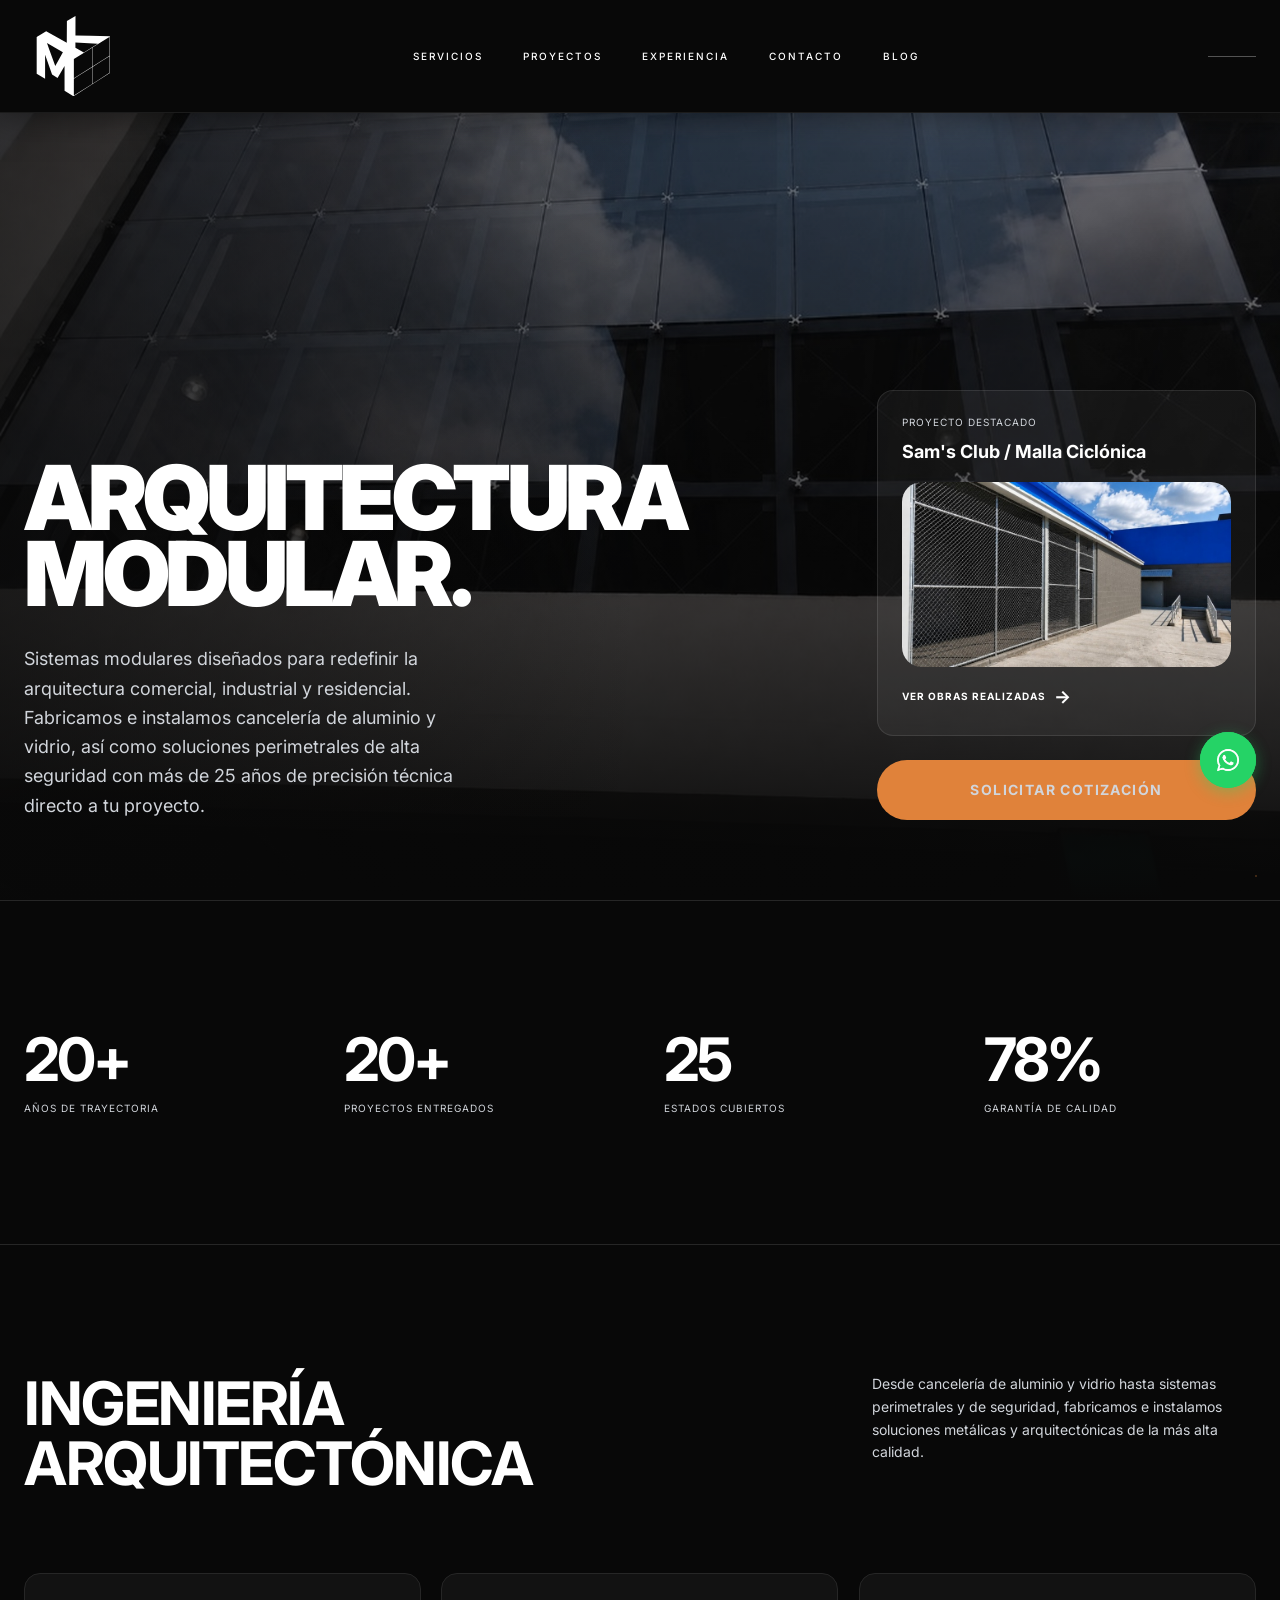
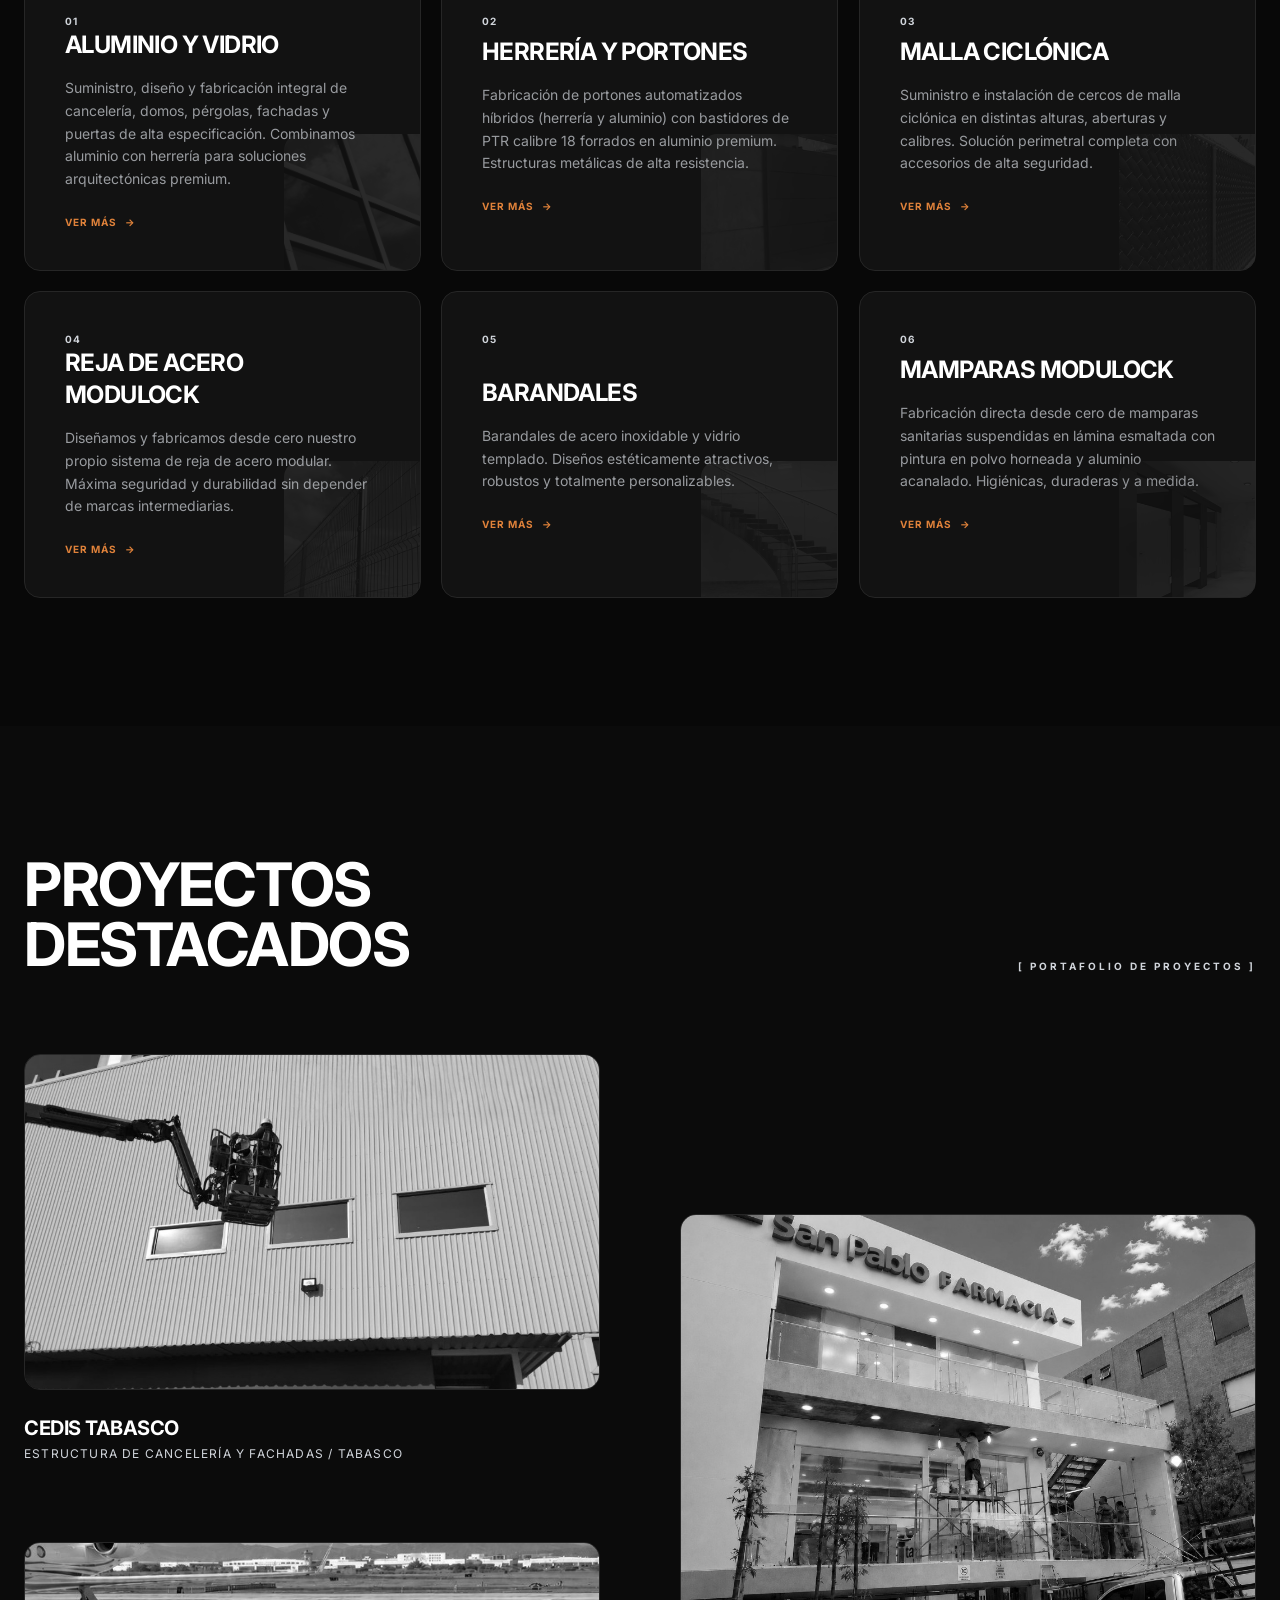
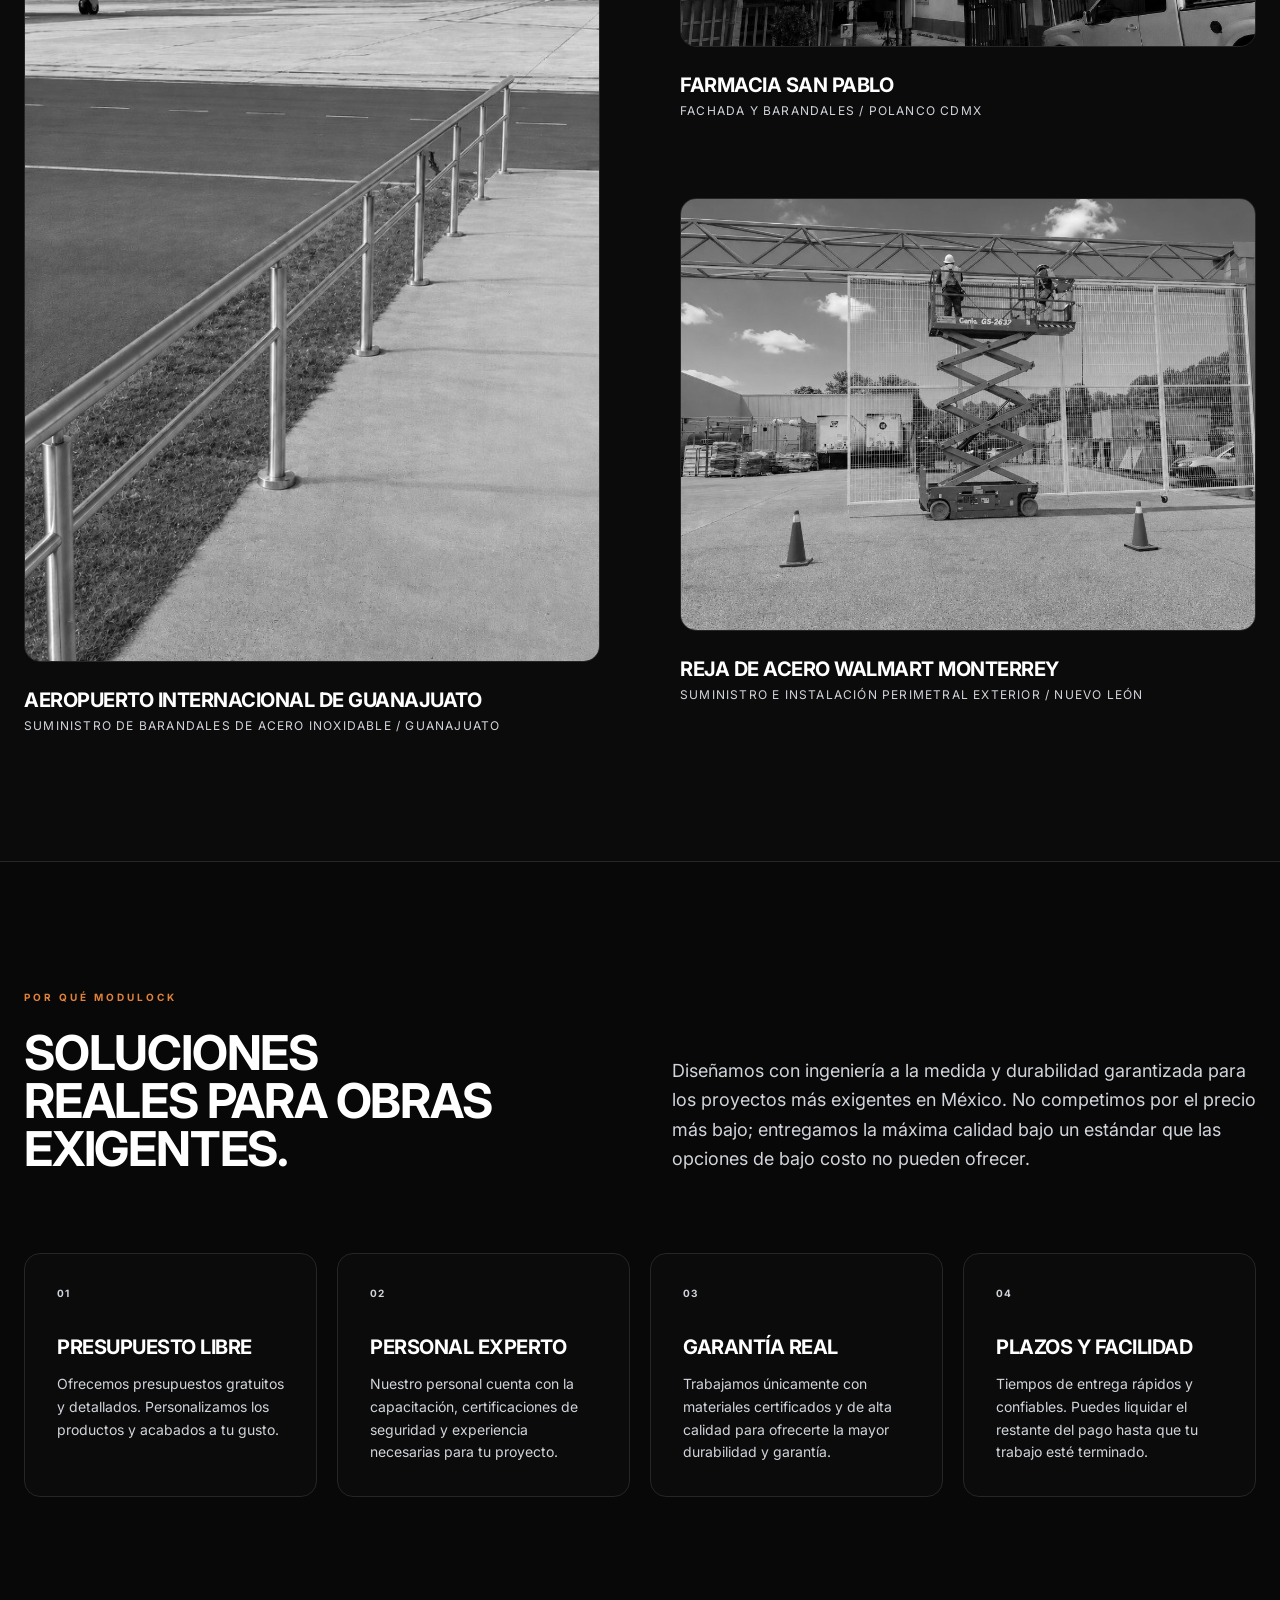
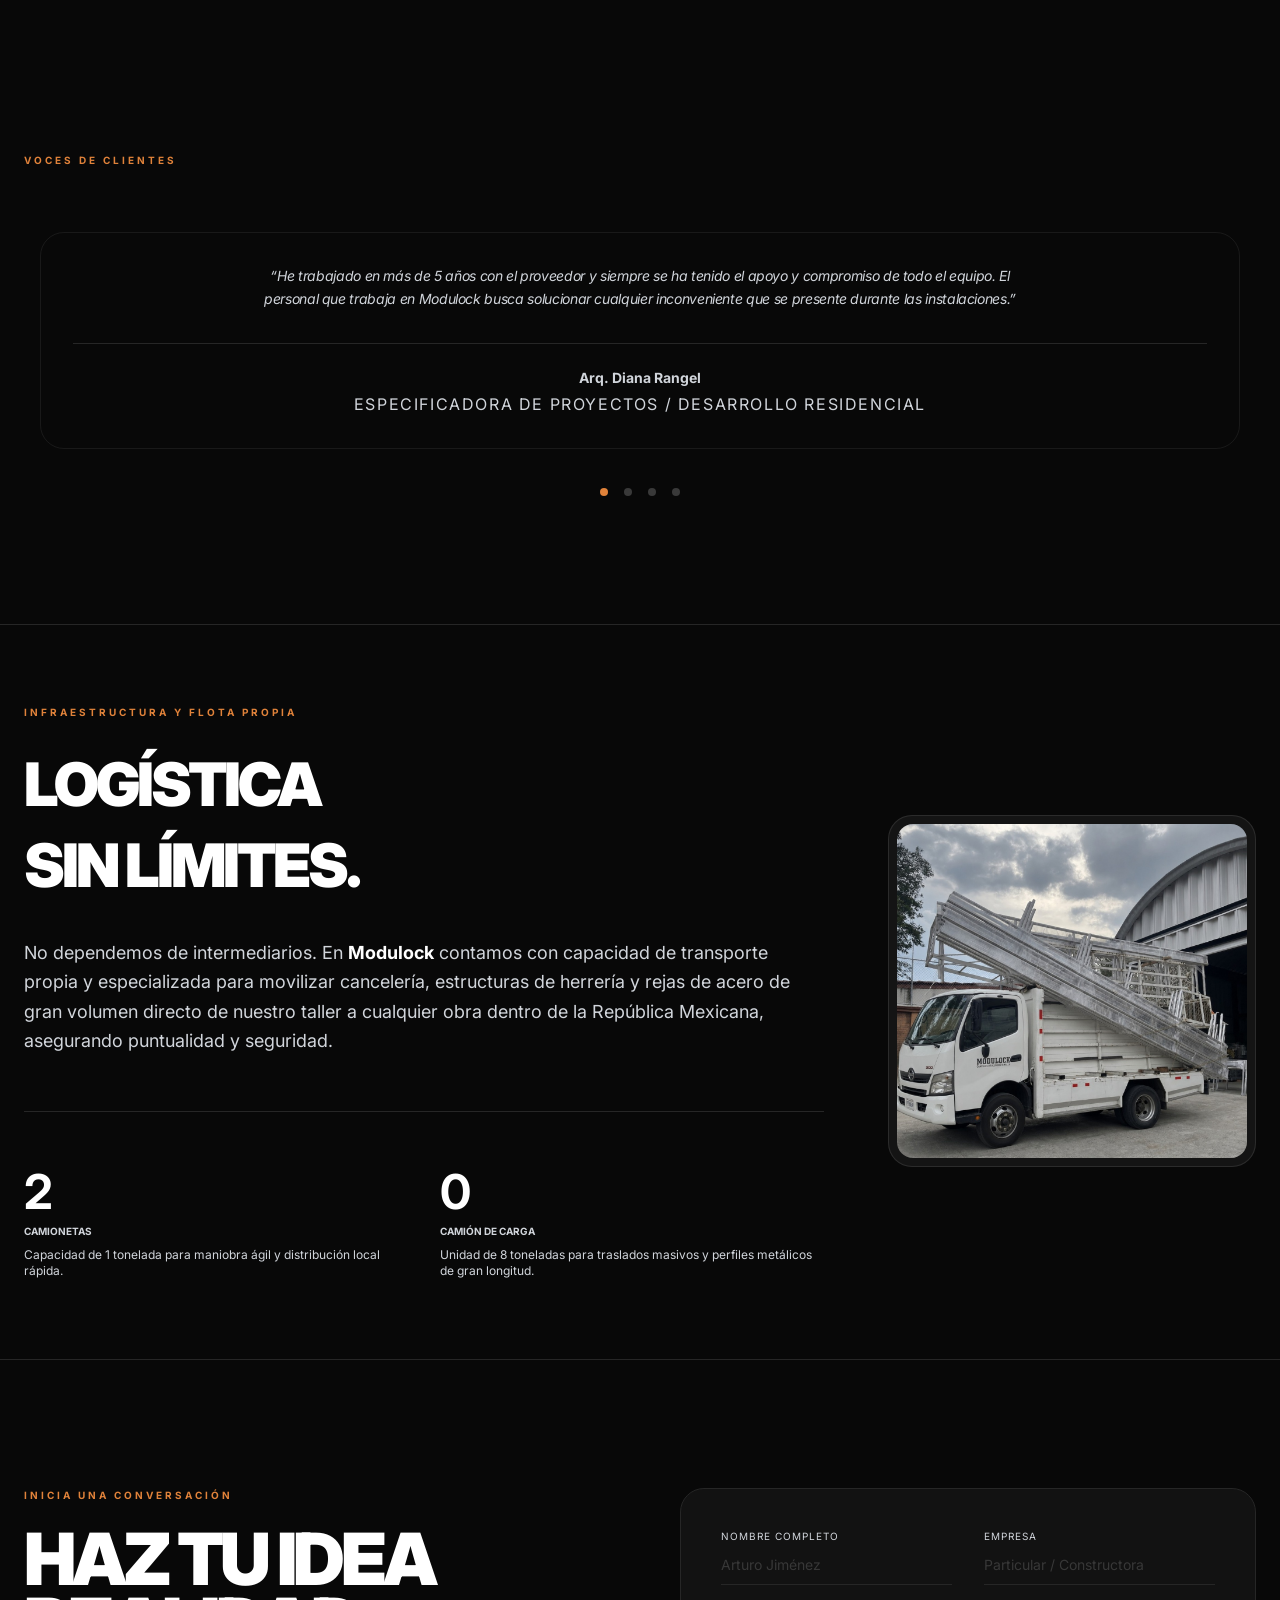
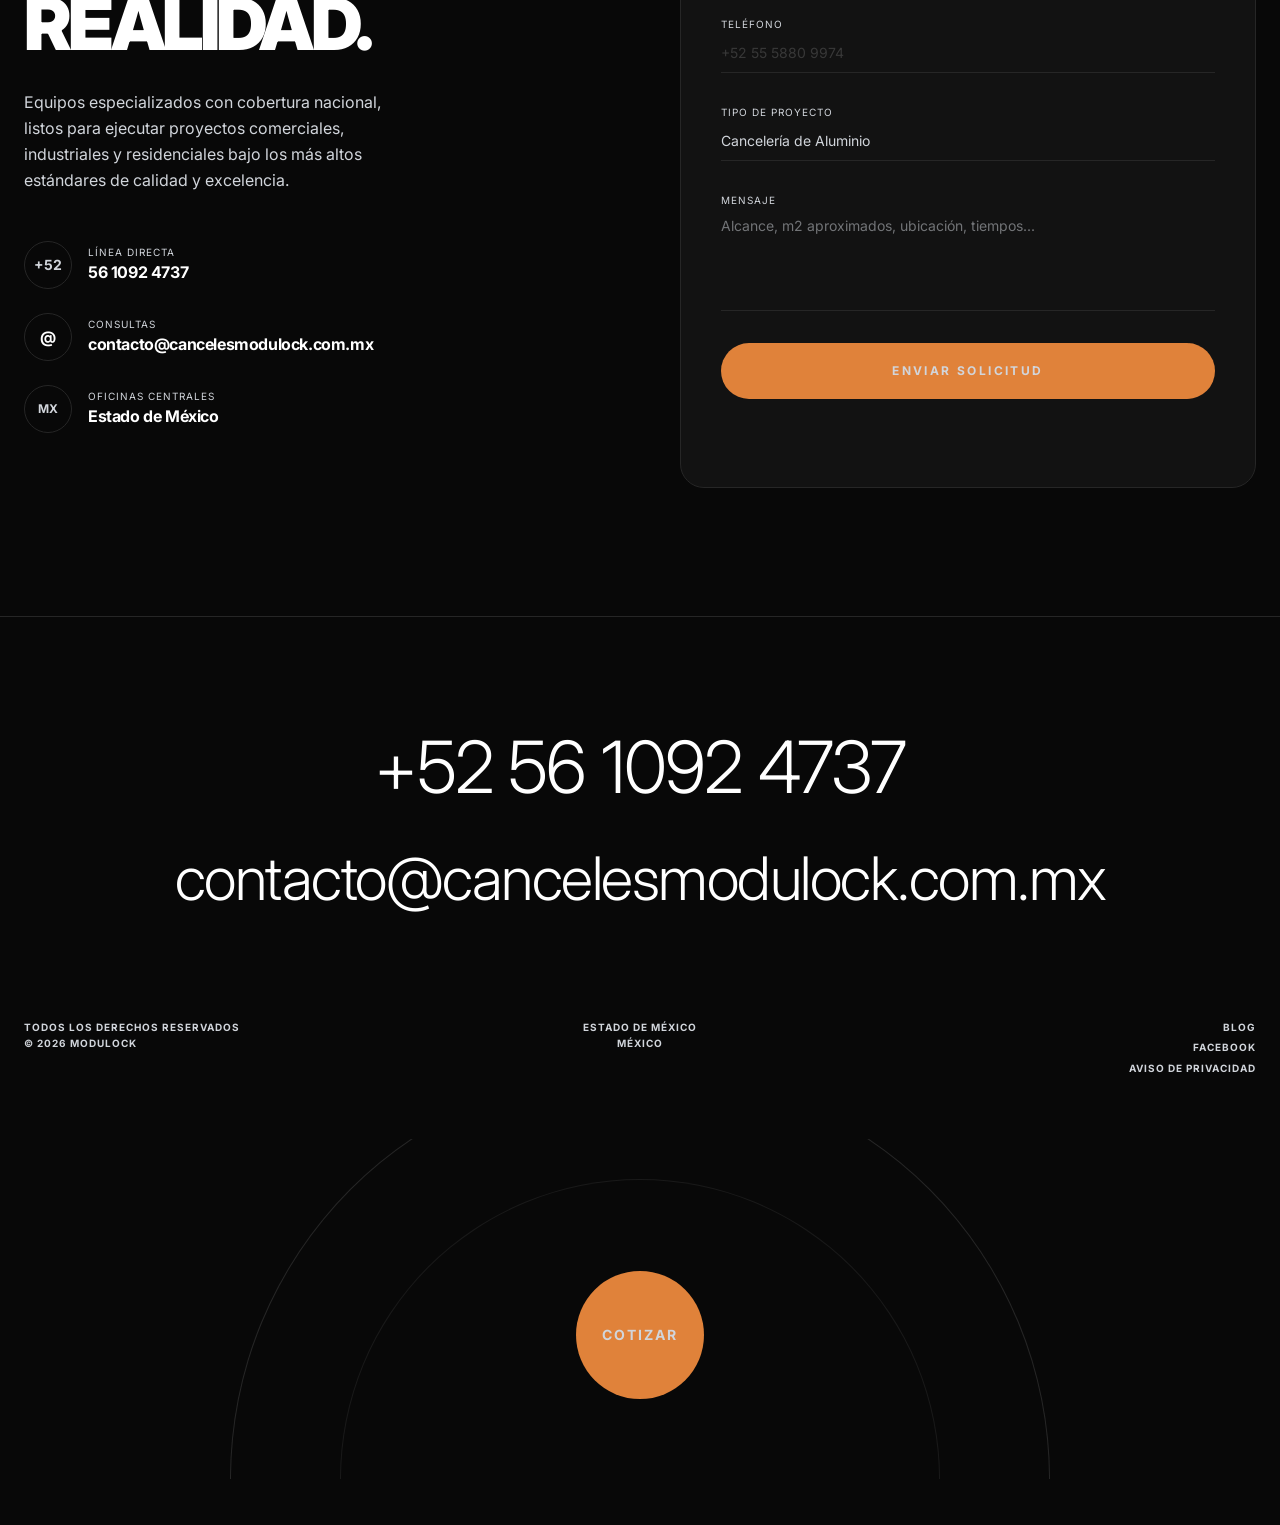
==== index.html @ 8f5a72c9 "Actualizar numero telefonico de contacto y WhatsApp a 56 1092 4737" ====
<!DOCTYPE html>
<html lang="es">
<head>
    <meta charset="utf-8"/>
    <meta name="viewport" content="width=device-width, initial-scale=1"/>
    <title>Modulock — Cancelería de Aluminio, Vidrio y Sistemas de Seguridad Premium</title>
    <meta name="theme-color" content="#080808"/>
    <meta name="description" content="Más de 25 años fabricando e instalando sistemas de aluminio, cancelería, malla ciclónica y reja de acero Modulock para los desarrollos comerciales, industriales y residenciales en México."/>
    <link rel="canonical" href="https://cancelesmodulock.com.mx/" />

    <!-- Favicons -->
    <link rel="icon" type="image/svg+xml" href="assets/favicon.svg?v=3" />
    <link rel="apple-touch-icon" href="assets/ML-BlancoNAranja.png" />
    
    <!-- Open Graph Metadata -->
    <meta property="og:type" content="website"/>
    <meta property="og:site_name" content="Modulock"/>
    <meta property="og:title" content="Modulock — Cancelería de Aluminio, Vidrio y Sistemas de Seguridad Premium"/>
    <meta property="og:description" content="Más de 25 años fabricando e instalando sistemas de aluminio, cancelería, malla ciclónica y reja de acero Modulock para los desarrollos comerciales, industriales y residenciales en México."/>
    <meta property="og:url" content="https://cancelesmodulock.com.mx/"/>
    <meta property="og:image" content="https://cancelesmodulock.com.mx/assets/ML-BlancoNAranja.png"/>

    <!-- Twitter Card Metadata -->
    <meta name="twitter:card" content="summary_large_image"/>
    <meta name="twitter:title" content="Modulock — Cancelería de Aluminio, Vidrio y Sistemas de Seguridad Premium"/>
    <meta name="twitter:description" content="Más de 25 años fabricando e instalando sistemas de aluminio, cancelería, malla ciclónica y reja de acero Modulock para los desarrollos comerciales, industriales y residenciales en México."/>
    <meta name="twitter:image" content="https://cancelesmodulock.com.mx/assets/ML-BlancoNAranja.png"/>

    <!-- Structured Data JSON-LD (Local Business / Contractor) -->
    <script type="application/ld+json">
    {
      "@context": "https://schema.org",
      "@type": "GeneralContractor",
      "name": "Modulock",
      "alternateName": "Grupo CAAM Modulock",
      "description": "Fabricación e instalación de cancelería de aluminio nacional y europea, sistemas de seguridad perimetral, reja de acero Modulock, malla ciclónica, barandales de acero inoxidable y mamparas sanitarias en México.",
      "url": "https://cancelesmodulock.com.mx/",
      "logo": "https://cancelesmodulock.com.mx/assets/ML-BlancoNAranja.png",
      "image": "https://cancelesmodulock.com.mx/assets/hero-bg.jpg",
      "telephone": "+52-55-5880-9974",
      "email": "contacto@cancelesmodulock.com.mx",
      "address": {
        "@type": "PostalAddress",
        "streetAddress": "Cuauhtémoc 19, San Juan Atlamica",
        "addressLocality": "Cuautitlán Izcalli",
        "addressRegion": "Estado de México",
        "postalCode": "54729",
        "addressCountry": "MX"
      },
      "geo": {
        "@type": "GeoCoordinates",
        "latitude": 19.6897,
        "longitude": -99.2154
      },
      "openingHoursSpecification": {
        "@type": "OpeningHoursSpecification",
        "dayOfWeek": [
          "Monday",
          "Tuesday",
          "Wednesday",
          "Thursday",
          "Friday"
        ],
        "opens": "09:00",
        "closes": "18:00"
      },
      "sameAs": [
        "https://www.facebook.com/profile.php?id=100063681050874&mibextid=wwXIfr&rdid=407tLcS89V7k2iOK&share_url=https%3A%2F%2Fwww.facebook.com%2Fshare%2F1LDk3gda85%2F%3Fmibextid%3DwwXIfr"
      ],
      "areaServed": {
        "@type": "Country",
        "name": "Mexico"
      }
    }
    </script>

    <!-- Stylesheets -->
    <link rel="stylesheet" href="styles.css" />
    <link rel="stylesheet" href="https://fonts.googleapis.com/css2?family=Inter:wght@300;400;500;700;800;900&amp;display=swap" />
    
    <style>
        /* Estilos Premium para la expansión de tarjetas de servicios */
        #servicesGrid {
            position: relative !important;
            transition: min-height 0.5s cubic-bezier(0.4, 0, 0.2, 1);
            scroll-margin-top: 100px !important;
        }
        
        .service-card {
            transition: top 0.5s cubic-bezier(0.4, 0, 0.2, 1),
                        left 0.5s cubic-bezier(0.4, 0, 0.2, 1),
                        width 0.5s cubic-bezier(0.4, 0, 0.2, 1),
                        height 0.5s cubic-bezier(0.4, 0, 0.2, 1),
                        opacity 0.5s cubic-bezier(0.4, 0, 0.2, 1),
                        transform 0.5s cubic-bezier(0.4, 0, 0.2, 1),
                        border-color 0.3s ease,
                        box-shadow 0.3s ease !important;
        }
        
        /* Efecto hover suave solo cuando no hay tarjetas expandidas */
        #servicesGrid:not(.has-expanded-card) .service-card:hover {
            transform: translateY(-4px) !important;
            border-color: var(--primary) !important;
            box-shadow: 0 10px 30px -10px rgba(245, 165, 92, 0.2) !important;
        }
        
        /* Oculta las tarjetas no seleccionadas */
        .service-card.is-hidden {
            opacity: 0 !important;
            visibility: hidden !important;
            pointer-events: none !important;
            transform: scale(0.95) !important;
        }
        
        /* Tarjeta seleccionada y expandida */
        .service-card.is-expanded {
            position: absolute !important;
            top: 0 !important;
            left: 0 !important;
            width: 100% !important;
            height: 100% !important;
            z-index: 50 !important;
            cursor: default !important;
            transform: scale(1) !important;
            border-color: #e0823a !important;
            box-shadow: 0 0 0 1px #e0823a4d, 0 0 40px -10px #f5a55c73 !important;
            display: flex !important;
            flex-direction: column !important;
            overflow: hidden !important;
        }
        
        /* Ajuste del contenido expandido */
        .service-card.is-expanded .service-card-expanded {
            max-height: 100% !important;
            opacity: 1 !important;
            flex-grow: 1 !important;
            overflow-y: auto !important;
            display: block !important;
        }
        
        /* Estructura responsiva de dos columnas al estar expandida */
        @media (min-width: 768px) {
            .service-card.is-expanded {
                flex-direction: row !important;
            }
            .service-card.is-expanded .service-card-header {
                width: 50% !important;
                height: 100% !important;
                min-height: auto !important;
                display: flex !important;
                flex-direction: column !important;
                justify-content: space-between !important;
                padding: 3rem !important;
            }
            .service-card.is-expanded .service-card-expanded {
                width: 50% !important;
                height: 100% !important;
                border-left: 1px solid rgba(255, 255, 255, 0.08) !important;
                padding: 3rem !important;
            }
            .service-card.is-expanded .service-card-expanded-content {
                border-top: none !important;
                padding-top: 0 !important;
                padding-bottom: 0 !important;
                padding-left: 0 !important;
                padding-right: 0 !important;
                height: 100% !important;
                display: flex !important;
                flex-direction: column !important;
                justify-content: space-between !important;
            }
        }
        
        @media (max-width: 767px) {
            #servicesGrid.has-expanded-card {
                display: block !important;
            }
            .service-card.is-expanded {
                position: relative !important;
                top: 0 !important;
                left: 0 !important;
                width: 100% !important;
                height: auto !important;
                min-height: 280px !important;
                z-index: 10 !important;
                overflow: visible !important;
                border-color: #e0823a !important;
                box-shadow: 0 0 0 1px #e0823a4d, 0 0 40px -10px #f5a55c73 !important;
            }
            .service-card.is-hidden {
                display: none !important;
            }
            .service-card-placeholder {
                display: none !important;
            }
            .service-card.is-expanded .service-card-header {
                padding: 2.5rem 2rem 2rem 2rem !important;
                min-height: auto !important;
            }
            .service-card.is-expanded .service-card-expanded {
                padding: 2rem !important;
                padding-top: 0 !important;
                max-height: 500px !important;
                overflow: hidden !important;
                opacity: 1 !important;
                transition: max-height 0.4s cubic-bezier(0.4, 0, 0.2, 1), opacity 0.3s ease !important;
            }
            .service-card.is-expanded .service-card-expanded-content {
                border-top: 1px solid rgba(255, 255, 255, 0.08) !important;
                padding-top: 1.5rem !important;
                padding-left: 0 !important;
                padding-right: 0 !important;
                padding-bottom: 0 !important;
            }
            /* Acomodar mejor el solicitar cotización (separarlo de los bullets en móvil) */
            .service-card.is-expanded .service-card-expanded-content a[href="#contact"] {
                margin-top: 2.5rem !important;
                display: inline-block !important;
            }
            /* Ocultar imagen decorativa en móvil para evitar bug de scroll infinito */
            .service-card.is-expanded .absolute-img-container {
                display: none !important;
            }
        }
        
        /* Ajuste de la imagen decorativa en estado expandido */
        .service-card.is-expanded .absolute-img-container {
            width: 50% !important;
            height: 60% !important;
            bottom: -10% !important;
            right: -5% !important;
            opacity: 0.15 !important;
            transition: all 0.5s ease !important;
        }
        
        /* Estilo del placeholder */
        .service-card-placeholder {
            visibility: hidden !important;
            pointer-events: none !important;
            background: transparent !important;
            border: 1px solid transparent !important;
        }

        /* Botón de cerrar (X) en esquina superior derecha (solo para la tarjeta expandida) */
        .service-card-close-btn {
            position: absolute !important;
            top: 1.25rem !important;
            right: 1.25rem !important;
            z-index: 60 !important;
            display: none !important;
            background: transparent !important;
            border: none !important;
            padding: 0.5rem !important;
            align-items: center !important;
            justify-content: center !important;
            cursor: pointer !important;
            color: var(--primary) !important;
            transition: all 0.3s ease !important;
            line-height: 0 !important;
        }
        
        .service-card-close-btn:hover {
            color: var(--foreground) !important;
            transform: scale(1.15) !important;
        }
        
        .service-card.is-expanded .service-card-close-btn {
            display: flex !important;
        }

        @media (min-width: 768px) {
            .service-card-close-btn {
                top: 2rem !important;
                right: 2rem !important;
            }
        }

        /* Activación de proyectos destacados al scroll en móvil */
        @media (max-width: 767px) {
            .project-card.active-scroll .glow-ring {
                border-color: #e0823a80 !important;
                box-shadow: 0 0 0 1px #e0823a4d, 0 0 40px -10px #f5a55c73 !important;
            }
            .project-card.active-scroll img {
                filter: none !important;
                filter: grayscale(0) !important;
                transform: scale(1.02) !important;
                scale: 1.02 !important;
            }
            /* Activación de tarjetas de por qué Modulock al scroll en móvil */
            .why-card.active-scroll {
                border-color: #e0823a80 !important;
                box-shadow: 0 0 0 1px #e0823a4d, 0 0 40px -10px #f5a55c73 !important;
            }
        }
        
        /* Estilos del carrusel de testimoniales */
        #testimonialSlider {
            transition: transform 0.35s cubic-bezier(0.23, 1, 0.32, 1) !important;
        }
        .testimonial-dot {
            width: 8px;
            height: 8px;
            border-radius: 50%;
            background-color: rgba(255, 255, 255, 0.2);
            transition: all 0.3s cubic-bezier(0.4, 0, 0.2, 1);
            cursor: pointer;
            border: none;
            padding: 0;
            margin: 0;
            display: block;
            outline: none;
            box-shadow: none;
        }
        .testimonial-dot.active {
            background-color: #e0823a !important;
        }
        
        /* Responsive Display Utilities */
        .desktop-only {
            display: block !important;
        }
        .mobile-only {
            display: none !important;
        }
        @media (max-width: 767px) {
            .desktop-only {
                display: none !important;
            }
            .mobile-only {
                display: block !important;
            }
        }
    </style>
    
    <!-- Preload critical images -->
    <link rel="preload" as="image" href="assets/ML-BlancoNAranja.svg"/>
    <link rel="preload" as="image" href="assets/hero-bg.jpg?v=2"/>
</head>
<body class="bg-background text-foreground">
    <main class="bg-background text-foreground min-h-screen">
        
        <!-- Navigation Header -->
        <nav class="fixed top-0 w-full z-50 px-6 py-4 flex justify-between items-center text-foreground">
            <a href="#top" class="flex items-center gap-2">
                <img src="assets/ML-BlancoNAranja.svg" alt="Modulock" class="logo-custom-size object-contain"/>
            </a>
            
            <div class="hidden md:flex gap-10 text-[10px] font-medium tracking-[0.2em] uppercase">
                <a href="#services" class="hover:opacity-50 transition-opacity">Servicios</a>
                <a href="#projects" class="hover:opacity-50 transition-opacity">Proyectos</a>
                <a href="#why" class="hover:opacity-50 transition-opacity">Experiencia</a>
                <a href="#contact" class="hover:opacity-50 transition-opacity">Contacto</a>
                <a href="blog.html" class="hover:opacity-50 transition-opacity">Blog</a>
            </div>
            
            <div class="flex items-center gap-4">
                <div class="h-px w-12 bg-foreground/30 hidden sm:block md:hidden"></div>
                <span class="text-[10px] font-bold tracking-[0.1em] opacity-60 hidden sm:inline">MX / 2026</span>
                <!-- Hamburger Button -->
                <button id="mobileMenuToggle" class="flex md:hidden flex-col justify-between w-6 h-4 text-foreground focus:outline-none z-50 cursor-pointer" aria-label="Menú de navegación">
                    <span class="w-full h-[2px] bg-foreground rounded-full transition-all duration-300 origin-left" id="hamburgerLine1"></span>
                    <span class="w-full h-[2px] bg-foreground rounded-full transition-opacity duration-300" id="hamburgerLine2"></span>
                    <span class="w-full h-[2px] bg-foreground rounded-full transition-all duration-300 origin-left" id="hamburgerLine3"></span>
                </button>
            </div>
        </nav>

        <!-- Mobile Navigation Menu Drawer -->
        <div id="mobileMenuDrawer" class="fixed inset-0 bg-background/95 backdrop-blur-lg z-40 flex flex-col justify-center items-center gap-8 opacity-0 pointer-events-none transition-all duration-300 md:hidden">
            <a href="#services" class="mobile-menu-link text-2xl font-bold uppercase tracking-widest hover:text-primary transition-colors">Servicios</a>
            <a href="#projects" class="mobile-menu-link text-2xl font-bold uppercase tracking-widest hover:text-primary transition-colors">Proyectos</a>
            <a href="#why" class="mobile-menu-link text-2xl font-bold uppercase tracking-widest hover:text-primary transition-colors">Experiencia</a>
            <a href="#contact" class="mobile-menu-link text-2xl font-bold uppercase tracking-widest hover:text-primary transition-colors">Contacto</a>
            <a href="blog.html" class="mobile-menu-link text-2xl font-bold uppercase tracking-widest hover:text-primary transition-colors">Blog</a>
        </div>

        <!-- Hero Section -->
        <section id="top" class="relative min-h-screen flex flex-col justify-end px-6 pb-16 pt-32 md:pt-40 md:pb-20 overflow-hidden">
            <div class="absolute inset-0 z-0">
                <img src="assets/hero-bg.jpg?v=2" alt="Fachada de cancelería de aluminio y vidrio de alta especificación por Modulock" width="2048" height="1536" class="w-full h-full object-cover object-center brightness-50"/>
                <div class="absolute inset-0 bg-gradient-to-t from-background via-background/30 to-transparent"></div>
                <div class="absolute inset-0 bg-gradient-to-r from-background/60 via-transparent to-transparent"></div>
            </div>
            
            <div class="relative z-10 max-w-7xl mx-auto w-full">
                <div class="grid md:grid-cols-12 gap-12 items-end">
                    
                    <!-- Hero Texts -->
                    <div class="md:col-span-8 scroll-reveal" style="transition-delay: 0.1s;">
                        <h1 class="font-black leading-[0.85] tracking-tighter uppercase mb-8" style="font-size: clamp(2.5rem, 7vw, 7rem);">
                            Arquitectura<br/>Modular.
                        </h1>
                        <p class="max-w-md text-lg text-muted-foreground leading-relaxed">
                            Sistemas modulares diseñados para redefinir la arquitectura comercial, industrial y residencial. Fabricamos e instalamos cancelería de aluminio y vidrio, así como soluciones perimetrales de alta seguridad con más de 25 años de precisión técnica directo a tu proyecto.
                        </p>
                    </div>
                    
                    <!-- Featured Project Card / Direct Action -->
                    <div class="md:col-span-4 flex flex-col gap-6 scroll-reveal" style="transition-delay: 0.3s;">
                        <div class="glow-ring featured-project-card p-6 border border-foreground/10 backdrop-blur-md bg-foreground/5 rounded-2xl">
                            <div class="text-[10px] uppercase tracking-widest text-muted-foreground mb-2">Proyecto Destacado</div>
                            <div class="text-lg font-bold mb-4">Sam's Club / Malla Ciclónica</div>
                            <img src="assets/sams-club.jpg?v=2" alt="Mallas de Sam's Club con cinta de privacidad de PVC color azul" width="800" height="450" loading="lazy" class="w-full aspect-video object-cover mb-4 rounded-xl"/>
                            <a href="#projects" class="text-[10px] font-bold uppercase tracking-widest flex items-center gap-2 group hover:gap-4 transition-all">Ver Obras Realizadas <span class="text-lg">→</span></a>
                        </div>
                        <a href="#contact" class="glow-hover w-full bg-primary text-primary-foreground font-bold uppercase py-5 tracking-widest text-sm rounded-full hover:brightness-110 transition-colors text-center">Solicitar Cotización</a>
                    </div>
                    
                </div>
            </div>
        </section>

        <!-- Stats / Metrics Section -->
        <section class="py-32 border-y border-border">
            <div class="max-w-7xl mx-auto px-6">
                <div class="grid grid-cols-2 md:grid-cols-4 gap-12">
                    
                    <div class="flex flex-col gap-3 scroll-reveal">
                        <span class="text-5xl md:text-6xl font-bold tracking-tighter" data-target="25">0+</span>
                        <span class="text-[10px] uppercase tracking-widest text-muted-foreground">Años de Trayectoria</span>
                    </div>
                    
                    <div class="flex flex-col gap-3 scroll-reveal" style="transition-delay: 0.1s;">
                        <span class="text-5xl md:text-6xl font-bold tracking-tighter" data-target="500">0+</span>
                        <span class="text-[10px] uppercase tracking-widest text-muted-foreground">Proyectos Entregados</span>
                    </div>
                    
                    <div class="flex flex-col gap-3 scroll-reveal" style="transition-delay: 0.2s;">
                        <span class="text-5xl md:text-6xl font-bold tracking-tighter" data-target="32">0</span>
                        <span class="text-[10px] uppercase tracking-widest text-muted-foreground">Estados Cubiertos</span>
                    </div>
                    
                    <div class="flex flex-col gap-3 scroll-reveal" style="transition-delay: 0.3s;">
                        <span class="text-5xl md:text-6xl font-bold tracking-tighter" data-target="100">0%</span>
                        <span class="text-[10px] uppercase tracking-widest text-muted-foreground">Garantía de Calidad</span>
                    </div>
                    
                </div>
            </div>
        </section>

        <!-- Services Section -->
        <section id="services" class="py-32 px-6">
            <div class="max-w-7xl mx-auto">
                
                <!-- Section Header -->
                <div class="flex flex-col md:flex-row justify-between items-start md:items-end mb-20 gap-8 scroll-reveal">
                    <h2 class="text-4xl md:text-6xl font-bold tracking-tight uppercase leading-none">Ingeniería<br/>Arquitectónica</h2>
                    <p class="max-w-sm text-muted-foreground text-sm leading-relaxed">
                        Desde cancelería de aluminio y vidrio hasta sistemas perimetrales y de seguridad, fabricamos e instalamos soluciones metálicas y arquitectónicas de la más alta calidad.
                    </p>
                </div>
                
                <!-- Services Grid — cards expandibles al hacer click -->
                <div class="grid md:grid-cols-2 lg:grid-cols-3 gap-5" id="servicesGrid">
                    
                    <!-- Card 01: Aluminio y Vidrio -->
                    <div class="service-card glow-ring group relative bg-charcoal overflow-hidden rounded-2xl border border-border cursor-pointer scroll-reveal" data-card="1">
                        <!-- Botón Cerrar (X) -->
                        <button class="service-card-close-btn" aria-label="Cerrar">
                            <svg xmlns="http://www.w3.org/2000/svg" fill="none" viewBox="0 0 24 24" stroke-width="2" stroke="currentColor" style="width: 1.25rem; height: 1.25rem;">
                                <path stroke-linecap="round" stroke-linejoin="round" d="M6 18L18 6M6 6l12 12" />
                            </svg>
                        </button>
                        <!-- Vista colapsada (siempre visible) -->
                        <div class="service-card-header p-10 flex flex-col" style="min-height: 280px;">
                            <span class="text-[10px] font-bold tracking-widest text-muted-foreground mb-auto">01</span>
                            <h3 class="text-2xl font-bold uppercase mb-4 tracking-tight">Aluminio y Vidrio</h3>
                            <p class="text-sm text-muted-foreground leading-relaxed opacity-70 group-hover:opacity-100 transition-opacity">
                                Suministro, diseño y fabricación integral de cancelería, domos, pérgolas, fachadas y puertas de alta especificación. Combinamos aluminio con herrería para soluciones arquitectónicas premium.
                            </p>
                            <!-- Indicador de expansión -->
                            <div class="service-card-icon mt-6 flex items-center gap-2 text-[10px] font-bold uppercase tracking-widest text-primary">
                                <span class="service-card-label">Ver más</span>
                                <span class="service-card-arrow transition-transform duration-300">→</span>
                            </div>
                        </div>
                        <!-- Contenido expandido (oculto por defecto) -->
                        <div class="service-card-expanded" style="max-height: 0; overflow: hidden; transition: max-height 0.4s cubic-bezier(0.4,0,0.2,1), opacity 0.3s ease; opacity: 0;">
                            <div class="service-card-expanded-content px-10 pb-10 border-t border-border/40 pt-6">
                                <ul class="space-y-3 text-sm text-muted-foreground">
                                    <li class="flex items-start gap-3"><span class="text-primary mt-1">▸</span>Ventanas, puertas y fachadas de aluminio (línea nacional y europea)</li>
                                    <li class="flex items-start gap-3"><span class="text-primary mt-1">▸</span>Domos y pérgolas personalizadas (aluminio y herrería)</li>
                                    <li class="flex items-start gap-3"><span class="text-primary mt-1">▸</span>Cristal templado, laminado y doble acristalamiento (control solar)</li>
                                    <li class="flex items-start gap-3"><span class="text-primary mt-1">▸</span>Cancelería residencial, comercial e industrial fabricada a medida</li>
                                </ul>
                                <a href="#contact" class="inline-block mt-6 text-[10px] font-bold uppercase tracking-[0.2em] text-primary hover:opacity-80 transition-opacity">Solicitar cotización →</a>
                            </div>
                        </div>
                        <!-- Imagen decorativa -->
                        <div class="absolute-img-container absolute -bottom-6 -right-6 w-40 h-40 opacity-10 group-hover:opacity-20 transition-all duration-700 pointer-events-none">
                            <img src="assets/service-glass-facade.jpg" alt="Aluminio y Vidrio" width="512" height="512" loading="lazy" class="w-full h-full object-cover rounded-2xl grayscale"/>
                        </div>
                    </div>

                    <!-- Card 02: Herrería y Portones -->
                    <div class="service-card glow-ring group relative bg-charcoal overflow-hidden rounded-2xl border border-border cursor-pointer scroll-reveal" data-card="2" style="transition-delay: 0.1s;">
                        <!-- Botón Cerrar (X) -->
                        <button class="service-card-close-btn" aria-label="Cerrar">
                            <svg xmlns="http://www.w3.org/2000/svg" fill="none" viewBox="0 0 24 24" stroke-width="2" stroke="currentColor" style="width: 1.25rem; height: 1.25rem;">
                                <path stroke-linecap="round" stroke-linejoin="round" d="M6 18L18 6M6 6l12 12" />
                            </svg>
                        </button>
                        <div class="service-card-header p-10 flex flex-col" style="min-height: 280px;">
                            <span class="text-[10px] font-bold tracking-widest text-muted-foreground mb-auto">02</span>
                            <h3 class="text-2xl font-bold uppercase mb-4 tracking-tight">Herrería y Portones</h3>
                            <p class="text-sm text-muted-foreground leading-relaxed opacity-70 group-hover:opacity-100 transition-opacity">
                                Fabricación de portones automatizados híbridos (herrería y aluminio) con bastidores de PTR calibre 18 forrados en aluminio premium. Estructuras metálicas de alta resistencia.
                            </p>
                            <div class="service-card-icon mt-6 flex items-center gap-2 text-[10px] font-bold uppercase tracking-widest text-primary">
                                <span class="service-card-label">Ver más</span>
                                <span class="service-card-arrow transition-transform duration-300">→</span>
                            </div>
                        </div>
                        <div class="service-card-expanded" style="max-height: 0; overflow: hidden; transition: max-height 0.4s cubic-bezier(0.4,0,0.2,1), opacity 0.3s ease; opacity: 0;">
                            <div class="service-card-expanded-content px-10 pb-10 border-t border-border/40 pt-6">
                                <ul class="space-y-3 text-sm text-muted-foreground">
                                    <li class="flex items-start gap-3"><span class="text-primary mt-1">▸</span>Portones inteligentes con bastidores de PTR (calibre 18) forrados de aluminio</li>
                                    <li class="flex items-start gap-3"><span class="text-primary mt-1">▸</span>Herrería estructural y soporte metálico a la medida</li>
                                    <li class="flex items-start gap-3"><span class="text-primary mt-1">▸</span>Diseños ornamentales e industriales fabricados a medida en taller</li>
                                    <li class="flex items-start gap-3"><span class="text-primary mt-1">▸</span>Automatización y sistemas de control de acceso integrados</li>
                                </ul>
                                <a href="#contact" class="inline-block mt-6 text-[10px] font-bold uppercase tracking-[0.2em] text-primary hover:opacity-80 transition-opacity">Solicitar cotización →</a>
                            </div>
                        </div>
                        <div class="absolute-img-container absolute -bottom-6 -right-6 w-40 h-40 opacity-10 group-hover:opacity-20 transition-all duration-700 pointer-events-none">
                            <img src="assets/service-gate.png?v=3" alt="Herrería y Portones" width="512" height="512" loading="lazy" class="w-full h-full object-cover rounded-2xl grayscale"/>
                        </div>
                    </div>

                    <!-- Card 03: Malla Ciclónica -->
                    <div class="service-card glow-ring group relative bg-charcoal overflow-hidden rounded-2xl border border-border cursor-pointer scroll-reveal" data-card="3" style="transition-delay: 0.2s;">
                        <!-- Botón Cerrar (X) -->
                        <button class="service-card-close-btn" aria-label="Cerrar">
                            <svg xmlns="http://www.w3.org/2000/svg" fill="none" viewBox="0 0 24 24" stroke-width="2" stroke="currentColor" style="width: 1.25rem; height: 1.25rem;">
                                <path stroke-linecap="round" stroke-linejoin="round" d="M6 18L18 6M6 6l12 12" />
                            </svg>
                        </button>
                        <div class="service-card-header p-10 flex flex-col" style="min-height: 280px;">
                            <span class="text-[10px] font-bold tracking-widest text-muted-foreground mb-auto">03</span>
                            <h3 class="text-2xl font-bold uppercase mb-4 tracking-tight">Malla Ciclónica</h3>
                            <p class="text-sm text-muted-foreground leading-relaxed opacity-70 group-hover:opacity-100 transition-opacity">
                                Suministro e instalación de cercos de malla ciclónica en distintas alturas, aberturas y calibres. Solución perimetral completa con accesorios de alta seguridad.
                            </p>
                            <div class="service-card-icon mt-6 flex items-center gap-2 text-[10px] font-bold uppercase tracking-widest text-primary">
                                <span class="service-card-label">Ver más</span>
                                <span class="service-card-arrow transition-transform duration-300">→</span>
                            </div>
                        </div>
                        <div class="service-card-expanded" style="max-height: 0; overflow: hidden; transition: max-height 0.4s cubic-bezier(0.4,0,0.2,1), opacity 0.3s ease; opacity: 0;">
                            <div class="service-card-expanded-content px-10 pb-10 border-t border-border/40 pt-6">
                                <ul class="space-y-3 text-sm text-muted-foreground">
                                    <li class="flex items-start gap-3"><span class="text-primary mt-1">▸</span>Malla galvanizada y plastificada en varios calibres y aberturas</li>
                                    <li class="flex items-start gap-3"><span class="text-primary mt-1">▸</span>Accesorios de seguridad: alambre de púas y concertina de acero</li>
                                    <li class="flex items-start gap-3"><span class="text-primary mt-1">▸</span>Cintas de privacidad en una amplia gama de colores</li>
                                    <li class="flex items-start gap-3"><span class="text-primary mt-1">▸</span>Cercados perimetrales para lotes, fraccionamientos y áreas deportivas</li>
                                </ul>
                                <a href="#contact" class="inline-block mt-6 text-[10px] font-bold uppercase tracking-[0.2em] text-primary hover:opacity-80 transition-opacity">Solicitar cotización →</a>
                            </div>
                        </div>
                        <div class="absolute-img-container absolute -bottom-6 -right-6 w-40 h-40 opacity-10 group-hover:opacity-20 transition-all duration-700 pointer-events-none">
                            <img src="assets/service-fencing.png?v=3" alt="Malla Ciclónica" width="512" height="512" loading="lazy" class="w-full h-full object-cover rounded-2xl grayscale"/>
                        </div>
                    </div>

                    <!-- Card 04: Reja de Acero Modulock -->
                    <div class="service-card glow-ring group relative bg-charcoal overflow-hidden rounded-2xl border border-border cursor-pointer scroll-reveal" data-card="4" style="transition-delay: 0.3s;">
                        <!-- Botón Cerrar (X) -->
                        <button class="service-card-close-btn" aria-label="Cerrar">
                            <svg xmlns="http://www.w3.org/2000/svg" fill="none" viewBox="0 0 24 24" stroke-width="2" stroke="currentColor" style="width: 1.25rem; height: 1.25rem;">
                                <path stroke-linecap="round" stroke-linejoin="round" d="M6 18L18 6M6 6l12 12" />
                            </svg>
                        </button>
                        <div class="service-card-header p-10 flex flex-col" style="min-height: 280px;">
                            <span class="text-[10px] font-bold tracking-widest text-muted-foreground mb-auto">04</span>
                            <h3 class="text-2xl font-bold uppercase mb-4 tracking-tight">Reja de Acero Modulock</h3>
                            <p class="text-sm text-muted-foreground leading-relaxed opacity-70 group-hover:opacity-100 transition-opacity">
                                Diseñamos y fabricamos desde cero nuestro propio sistema de reja de acero modular. Máxima seguridad y durabilidad sin depender de marcas intermediarias.
                            </p>
                            <div class="service-card-icon mt-6 flex items-center gap-2 text-[10px] font-bold uppercase tracking-widest text-primary">
                                <span class="service-card-label">Ver más</span>
                                <span class="service-card-arrow transition-transform duration-300">→</span>
                            </div>
                        </div>
                        <div class="service-card-expanded" style="max-height: 0; overflow: hidden; transition: max-height 0.4s cubic-bezier(0.4,0,0.2,1), opacity 0.3s ease; opacity: 0;">
                            <div class="service-card-expanded-content px-10 pb-10 border-t border-border/40 pt-6">
                                <ul class="space-y-3 text-sm text-muted-foreground">
                                    <li class="flex items-start gap-3"><span class="text-primary mt-1">▸</span>Paneles de reja de acero electrosoldada fabricados bajo nuestra marca Modulock</li>
                                    <li class="flex items-start gap-3"><span class="text-primary mt-1">▸</span>Recubrimiento de poliéster termoendurecido anticorrosión de alta especificación</li>
                                    <li class="flex items-start gap-3"><span class="text-primary mt-1">▸</span>Fijaciones ocultas y herrajes de seguridad anti-vandalismo propios</li>
                                    <li class="flex items-start gap-3"><span class="text-primary mt-1">▸</span>Diseños perimetrales a medida con postes y accesorios Modulock</li>
                                </ul>
                                <a href="#contact" class="inline-block mt-6 text-[10px] font-bold uppercase tracking-[0.2em] text-primary hover:opacity-80 transition-opacity">Solicitar cotización →</a>
                            </div>
                        </div>
                        <div class="absolute-img-container absolute -bottom-6 -right-6 w-40 h-40 opacity-10 group-hover:opacity-20 transition-all duration-700 pointer-events-none">
                            <img src="assets/service-structural.png?v=2" alt="Reja de acero de seguridad Modulock" width="512" height="512" loading="lazy" class="w-full h-full object-cover rounded-2xl grayscale"/>
                        </div>
                    </div>

                    <!-- Card 05: Barandales -->
                    <div class="service-card glow-ring group relative bg-charcoal overflow-hidden rounded-2xl border border-border cursor-pointer scroll-reveal" data-card="5" style="transition-delay: 0.4s;">
                        <!-- Botón Cerrar (X) -->
                        <button class="service-card-close-btn" aria-label="Cerrar">
                            <svg xmlns="http://www.w3.org/2000/svg" fill="none" viewBox="0 0 24 24" stroke-width="2" stroke="currentColor" style="width: 1.25rem; height: 1.25rem;">
                                <path stroke-linecap="round" stroke-linejoin="round" d="M6 18L18 6M6 6l12 12" />
                            </svg>
                        </button>
                        <div class="service-card-header p-10 flex flex-col" style="min-height: 280px;">
                            <span class="text-[10px] font-bold tracking-widest text-muted-foreground mb-auto">05</span>
                            <h3 class="text-2xl font-bold uppercase mb-4 tracking-tight">Barandales</h3>
                            <p class="text-sm text-muted-foreground leading-relaxed opacity-70 group-hover:opacity-100 transition-opacity">
                                Barandales de acero inoxidable y vidrio templado. Diseños estéticamente atractivos, robustos y totalmente personalizables.
                            </p>
                            <div class="service-card-icon mt-6 flex items-center gap-2 text-[10px] font-bold uppercase tracking-widest text-primary">
                                <span class="service-card-label">Ver más</span>
                                <span class="service-card-arrow transition-transform duration-300">→</span>
                            </div>
                        </div>
                        <div class="service-card-expanded" style="max-height: 0; overflow: hidden; transition: max-height 0.4s cubic-bezier(0.4,0,0.2,1), opacity 0.3s ease; opacity: 0;">
                            <div class="service-card-expanded-content px-10 pb-10 border-t border-border/40 pt-6">
                                <ul class="space-y-3 text-sm text-muted-foreground">
                                    <li class="flex items-start gap-3"><span class="text-primary mt-1">▸</span>Barandales de tubo inoxidable satinado y pulido</li>
                                    <li class="flex items-start gap-3"><span class="text-primary mt-1">▸</span>Cristal templado de 10 y 12mm con herrajes ocultos</li>
                                    <li class="flex items-start gap-3"><span class="text-primary mt-1">▸</span>Para escaleras, terrazas, albercas y rampas</li>
                                    <li class="flex items-start gap-3"><span class="text-primary mt-1">▸</span>Diseños modernos, clásicos y a medida</li>
                                </ul>
                                <a href="#contact" class="inline-block mt-6 text-[10px] font-bold uppercase tracking-[0.2em] text-primary hover:opacity-80 transition-opacity">Solicitar cotización →</a>
                            </div>
                        </div>
                        <div class="absolute-img-container absolute -bottom-6 -right-6 w-40 h-40 opacity-10 group-hover:opacity-20 transition-all duration-700 pointer-events-none">
                            <img src="assets/service-railings.png?v=2" alt="Barandales de acero y cristal" width="512" height="512" loading="lazy" class="w-full h-full object-cover rounded-2xl grayscale"/>
                        </div>
                    </div>

                    <!-- Card 06: Mamparas Modulock -->
                    <div class="service-card glow-ring group relative bg-charcoal overflow-hidden rounded-2xl border border-border cursor-pointer scroll-reveal" data-card="6" style="transition-delay: 0.5s;">
                        <!-- Botón Cerrar (X) -->
                        <button class="service-card-close-btn" aria-label="Cerrar">
                            <svg xmlns="http://www.w3.org/2000/svg" fill="none" viewBox="0 0 24 24" stroke-width="2" stroke="currentColor" style="width: 1.25rem; height: 1.25rem;">
                                <path stroke-linecap="round" stroke-linejoin="round" d="M6 18L18 6M6 6l12 12" />
                            </svg>
                        </button>
                        <div class="service-card-header p-10 flex flex-col" style="min-height: 280px;">
                            <span class="text-[10px] font-bold tracking-widest text-muted-foreground mb-auto">06</span>
                            <h3 class="text-2xl font-bold uppercase mb-4 tracking-tight">Mamparas Modulock</h3>
                            <p class="text-sm text-muted-foreground leading-relaxed opacity-70 group-hover:opacity-100 transition-opacity">
                                Fabricación directa desde cero de mamparas sanitarias suspendidas en lámina esmaltada con pintura en polvo horneada y aluminio acanalado. Higiénicas, duraderas y a medida.
                            </p>
                            <div class="service-card-icon mt-6 flex items-center gap-2 text-[10px] font-bold uppercase tracking-widest text-primary">
                                <span class="service-card-label">Ver más</span>
                                <span class="service-card-arrow transition-transform duration-300">→</span>
                            </div>
                        </div>
                        <div class="service-card-expanded" style="max-height: 0; overflow: hidden; transition: max-height 0.4s cubic-bezier(0.4,0,0.2,1), opacity 0.3s ease; opacity: 0;">
                            <div class="service-card-expanded-content px-10 pb-10 border-t border-border/40 pt-6">
                                <ul class="space-y-3 text-sm text-muted-foreground">
                                    <li class="flex items-start gap-3"><span class="text-primary mt-1">▸</span>Mamparas Modulock para baños públicos en lámina esmaltada y aluminio</li>
                                    <li class="flex items-start gap-3"><span class="text-primary mt-1">▸</span>Acabados en pintura en polvo horneada en gran variedad de colores</li>
                                    <li class="flex items-start gap-3"><span class="text-primary mt-1">▸</span>Divisiones premium para sanitarios y mingitorios de alta resistencia</li>
                                </ul>
                                <a href="#contact" class="inline-block mt-6 text-[10px] font-bold uppercase tracking-[0.2em] text-primary hover:opacity-80 transition-opacity">Solicitar cotización →</a>
                            </div>
                        </div>
                        <div class="absolute-img-container absolute -bottom-6 -right-6 w-40 h-40 opacity-10 group-hover:opacity-20 transition-all duration-700 pointer-events-none">
                            <img src="assets/service-aluminum.png?v=2" alt="Mamparas Modulock sanitarias" width="512" height="512" loading="lazy" class="w-full h-full object-cover rounded-2xl grayscale"/>
                        </div>
                    </div>
                </div>
            </div>
        </section>

        <!-- =====================================================
             JS: Animación de expansión para tarjetas de servicio
             ===================================================== -->
        <script>
        (function () {
            const grid = document.getElementById('servicesGrid');
            const cards = document.querySelectorAll('.service-card');
            
            const isMobile = () => window.innerWidth < 768;

            // Función para cerrar una tarjeta activa
            function closeCard(card) {
                if (isMobile()) {
                    card.classList.remove('is-expanded');
                    
                    // Resetear indicadores visuales
                    const label = card.querySelector('.service-card-label');
                    const arrow = card.querySelector('.service-card-arrow');
                    if (label) label.textContent = 'Ver más';
                    if (arrow) arrow.style.transform = 'rotate(0deg)';
                    return;
                }

                const placeholder = grid.querySelector('.service-card-placeholder');
                
                // Revelar las demás tarjetas y restaurar el grid
                cards.forEach(c => {
                    c.classList.remove('is-hidden');
                });
                grid.classList.remove('has-expanded-card');
                
                if (placeholder) {
                    // Forzar recalculado de layout
                    grid.offsetHeight;
                    
                    // Medir la posición actual del placeholder en el grid
                    const gridRect = grid.getBoundingClientRect();
                    const placeholderRect = placeholder.getBoundingClientRect();
                    const top = placeholderRect.top - gridRect.top;
                    const left = placeholderRect.left - gridRect.left;
                    const width = placeholderRect.width;
                    const height = placeholderRect.height;
                    
                    // Mover la tarjeta de vuelta a las coordenadas de su placeholder
                    card.classList.remove('is-expanded');
                    card.style.top = `${top}px`;
                    card.style.left = `${left}px`;
                    card.style.width = `${width}px`;
                    card.style.height = `${height}px`;
                    
                    // Resetear indicadores visuales
                    const label = card.querySelector('.service-card-label');
                    const arrow = card.querySelector('.service-card-arrow');
                    if (label) label.textContent = 'Ver más';
                    if (arrow) arrow.style.transform = 'rotate(0deg)';
                    
                    // Restaurar flujo estático tras terminar la transición (500ms)
                    setTimeout(() => {
                        if (!card.classList.contains('is-expanded')) {
                            card.style.position = '';
                            card.style.top = '';
                            card.style.left = '';
                            card.style.width = '';
                            card.style.height = '';
                            card.style.zIndex = '';
                            if (placeholder.parentNode) {
                                placeholder.parentNode.removeChild(placeholder);
                            }
                        }
                    }, 500);
                } else {
                    // Si no hay placeholder por algún motivo, simplemente cerramos la tarjeta restaurando estilos
                    card.classList.remove('is-expanded');
                    card.style.position = '';
                    card.style.top = '';
                    card.style.left = '';
                    card.style.width = '';
                    card.style.height = '';
                    card.style.zIndex = '';
                    
                    const label = card.querySelector('.service-card-label');
                    const arrow = card.querySelector('.service-card-arrow');
                    if (label) label.textContent = 'Ver más';
                    if (arrow) arrow.style.transform = 'rotate(0deg)';
                }
            }
            
            // Función para expandir una tarjeta seleccionada
            function expandCard(card) {
                if (isMobile()) {
                    // Cerrar cualquier otra tarjeta que pudiera estar abierta
                    const openCard = grid.querySelector('.service-card.is-expanded');
                    if (openCard) {
                        closeCard(openCard);
                    }
                    
                    card.classList.add('is-expanded');
                    
                    // Cambiar etiqueta e indicador visual de dirección
                    const label = card.querySelector('.service-card-label');
                    const arrow = card.querySelector('.service-card-arrow');
                    if (label) label.textContent = 'CERRAR';
                    if (arrow) arrow.style.transform = 'rotate(-180deg)';
                    
                    // Centrar la vista en la tarjeta de forma suave
                    setTimeout(() => {
                        card.scrollIntoView({ behavior: 'smooth', block: 'nearest' });
                    }, 150);
                    return;
                }

                // Cerrar cualquier otra tarjeta que pudiera estar abierta
                const openCard = grid.querySelector('.service-card.is-expanded');
                if (openCard) {
                    closeCard(openCard);
                }
                
                // Medir dimensiones iniciales en el grid
                const gridRect = grid.getBoundingClientRect();
                const cardRect = card.getBoundingClientRect();
                const top = cardRect.top - gridRect.top;
                const left = cardRect.left - gridRect.left;
                const width = cardRect.width;
                const height = cardRect.height;
                
                // Crear un placeholder invisible para reservar el espacio en el grid
                const placeholder = document.createElement('div');
                placeholder.className = 'service-card-placeholder';
                placeholder.style.width = `${width}px`;
                placeholder.style.height = `${height}px`;
                
                card.parentNode.insertBefore(placeholder, card);
                
                // Congelar la tarjeta en su posición absolute inicial
                card.style.transition = 'none';
                card.style.position = 'absolute';
                card.style.top = `${top}px`;
                card.style.left = `${left}px`;
                card.style.width = `${width}px`;
                card.style.height = `${height}px`;
                card.style.zIndex = '50';
                
                // Forzar recalculado de layout
                card.offsetHeight;
                
                // Activar transición y clases de expansión
                card.style.transition = '';
                grid.classList.add('has-expanded-card');
                
                cards.forEach(c => {
                    if (c !== card) {
                        c.classList.add('is-hidden');
                    }
                });
                
                card.classList.add('is-expanded');
                
                // Cambiar etiqueta e indicador visual de dirección
                const label = card.querySelector('.service-card-label');
                const arrow = card.querySelector('.service-card-arrow');
                if (label) label.textContent = 'CERRAR';
                if (arrow) arrow.style.transform = 'rotate(-180deg)';
                
                // Centrar la vista en el grid de servicios (que contiene la tarjeta activa) de forma nativa y fluida
                setTimeout(() => {
                    document.getElementById('servicesGrid').scrollIntoView({ behavior: 'smooth', block: 'start' });
                }, 300);
            }
            
            // Eventos directos con parada de propagación para cerrar la tarjeta sin interferencia
            document.querySelectorAll('.service-card-close-btn').forEach(btn => {
                btn.addEventListener('click', function (e) {
                    e.stopPropagation();
                    const card = btn.closest('.service-card');
                    if (card && card.classList.contains('is-expanded')) {
                        closeCard(card);
                    }
                });
            });

            document.querySelectorAll('.service-card-icon').forEach(icon => {
                icon.addEventListener('click', function (e) {
                    const card = icon.closest('.service-card');
                    if (card && card.classList.contains('is-expanded')) {
                        e.stopPropagation();
                        closeCard(card);
                    }
                });
            });

            cards.forEach(card => {
                card.addEventListener('click', function (e) {
                    const isExpanded = card.classList.contains('is-expanded');
                    
                    if (isExpanded) {
                        // Respaldo: cerrar únicamente al hacer clic en el botón o etiqueta de cerrar
                        if (e.target.closest('.service-card-icon') || e.target.closest('.service-card-close-btn')) {
                            closeCard(card);
                        }
                    } else {
                        expandCard(card);
                    }
                });
            });
        })();
        </script>

        <!-- Selected Projects Section -->

        <section id="projects" class="py-32 bg-charcoal/30 px-6">
            <div class="max-w-7xl mx-auto">
                
                <!-- Section Header -->
                <div class="flex justify-between items-end mb-20 scroll-reveal">
                    <h2 class="text-4xl md:text-6xl font-bold tracking-tight uppercase leading-none">Proyectos<br/>Destacados</h2>
                    <span class="text-[10px] font-bold tracking-[0.3em] uppercase text-muted-foreground hidden md:block">[ Portafolio de Proyectos ]</span>
                </div>
                
                <!-- Projects Grid -->
                <div class="grid md:grid-cols-2 gap-12 md:gap-20">
                    
                    <!-- Left Column -->
                    <div class="space-y-20">
                        
                        <!-- Project 1 -->
                        <div class="group cursor-pointer scroll-reveal project-card">
                            <div class="glow-ring overflow-hidden mb-6 rounded-2xl border border-border">
                                <img src="assets/cedis-tabasco.jpg?v=2" alt="Detalle de cancelería de aluminio y vidrio en obra industrial CEDIS Tabasco" width="960" height="576" loading="lazy" class="w-full aspect-[5/3] object-cover grayscale group-hover:grayscale-0 group-hover:scale-[1.01] transition-all duration-1000"/>
                            </div>
                            <div class="flex justify-between items-start">
                                <div>
                                    <h4 class="text-xl font-bold uppercase tracking-tight">CEDIS Tabasco</h4>
                                    <p class="text-muted-foreground text-xs tracking-widest uppercase mt-1">Estructura de cancelería y fachadas / Tabasco</p>
                                </div>
                            </div>
                        </div>
                        
                        <!-- Project 2 -->
                        <div class="group cursor-pointer scroll-reveal project-card" style="transition-delay: 0.1s;">
                            <div class="glow-ring overflow-hidden mb-6 rounded-2xl border border-border">
                                <img src="assets/aeropuerto-guanajuato.jpg?v=4" alt="Barandal de acero inoxidable en terminal del Aeropuerto Internacional de Guanajuato" width="960" height="1200" loading="lazy" class="w-full aspect-[4/5] object-cover grayscale group-hover:grayscale-0 group-hover:scale-[1.03] transition-all duration-1000"/>
                            </div>
                            <div class="flex justify-between items-start">
                                <div>
                                    <h4 class="text-xl font-bold uppercase tracking-tight">Aeropuerto Internacional de Guanajuato</h4>
                                    <p class="text-muted-foreground text-xs tracking-widest uppercase mt-1">Suministro de barandales de acero inoxidable / Guanajuato</p>
                                </div>
                            </div>
                        </div>
                        
                    </div>
                    
                    <!-- Right Column (Offset top) -->
                    <div class="space-y-20 md:pt-40">
                        
                        <!-- Project 3 -->
                        <div class="group cursor-pointer scroll-reveal project-card" style="transition-delay: 0.2s;">
                            <div class="glow-ring overflow-hidden mb-6 rounded-2xl border border-border">
                                <img src="assets/farmacia-san-pablo.jpg?v=3" alt="Detalle de cancelería de aluminio, vidrio y barandal de cristal templado en Farmacia San Pablo" width="960" height="720" loading="lazy" class="w-full aspect-[4/3] object-cover grayscale group-hover:grayscale-0 group-hover:scale-[1.01] transition-all duration-1000"/>
                            </div>
                            <div class="flex justify-between items-start">
                                <div>
                                    <h4 class="text-xl font-bold uppercase tracking-tight">Farmacia San Pablo</h4>
                                    <p class="text-muted-foreground text-xs tracking-widest uppercase mt-1">Fachada y barandales / Polanco CDMX</p>
                                </div>
                            </div>
                        </div>
                        
                        <!-- Project 4 -->
                        <div class="group cursor-pointer scroll-reveal project-card" style="transition-delay: 0.3s;">
                            <div class="glow-ring overflow-hidden mb-6 rounded-2xl border border-border">
                                <img src="assets/walmart-monterrey.jpg?v=2" alt="Suministro e instalación de reja de acero modular para exteriores en Walmart Monterrey" width="960" height="720" loading="lazy" class="w-full aspect-[4/3] object-cover grayscale group-hover:grayscale-0 group-hover:scale-[1.01] transition-all duration-1000"/>
                            </div>
                            <div class="flex justify-between items-start">
                                <div>
                                    <h4 class="text-xl font-bold uppercase tracking-tight">Reja de Acero Walmart Monterrey</h4>
                                    <p class="text-muted-foreground text-xs tracking-widest uppercase mt-1">Suministro e instalación perimetral exterior / Nuevo León</p>
                                </div>
                            </div>
                        </div>
                        
                    </div>
                    
                </div>
            </div>
        </section>

        <!-- Why Choose Us Section -->
        <section id="why" class="py-32 px-6 border-t border-border">
            <div class="max-w-7xl mx-auto">
                
                <div class="grid md:grid-cols-12 gap-16 mb-20">
                    <div class="md:col-span-5 scroll-reveal">
                        <span class="text-[10px] font-bold tracking-[0.3em] uppercase text-primary mb-6 block">Por Qué Modulock</span>
                        <h2 class="text-4xl md:text-5xl font-bold tracking-tight uppercase leading-none">Soluciones Reales Para Obras Exigentes.</h2>
                    </div>
                    <p class="md:col-span-6 md:col-start-7 text-muted-foreground text-lg leading-relaxed self-end scroll-reveal" style="transition-delay: 0.1s;">
                        Diseñamos con ingeniería a la medida y durabilidad garantizada para los proyectos más exigentes en México. No competimos por el precio más bajo; entregamos la máxima calidad bajo un estándar que las opciones de bajo costo no pueden ofrecer.
                    </p>
                </div>
                
                <!-- Why Cards Grid -->
                <div class="grid md:grid-cols-2 lg:grid-cols-4 gap-5">
                    
                    <!-- Card 1 -->
                    <div class="glow-ring p-8 rounded-2xl border border-border bg-charcoal/40 transition-all duration-500 hover:bg-charcoal scroll-reveal why-card">
                        <span class="text-[10px] font-bold tracking-widest text-muted-foreground block mb-8">01</span>
                        <h3 class="text-xl font-bold uppercase mb-3 tracking-tight">Presupuesto Libre</h3>
                        <p class="text-sm text-muted-foreground leading-relaxed">
                            Ofrecemos presupuestos gratuitos y detallados. Personalizamos los productos y acabados a tu gusto.
                        </p>
                    </div>
                    
                    <!-- Card 2 -->
                    <div class="glow-ring p-8 rounded-2xl border border-border bg-charcoal/40 transition-all duration-500 hover:bg-charcoal scroll-reveal why-card" style="transition-delay: 0.1s;">
                        <span class="text-[10px] font-bold tracking-widest text-muted-foreground block mb-8">02</span>
                        <h3 class="text-xl font-bold uppercase mb-3 tracking-tight">Personal Experto</h3>
                        <p class="text-sm text-muted-foreground leading-relaxed">
                            Nuestro personal cuenta con la capacitación, certificaciones de seguridad y experiencia necesarias para tu proyecto.
                        </p>
                    </div>
                    
                    <!-- Card 3 -->
                    <div class="glow-ring p-8 rounded-2xl border border-border bg-charcoal/40 transition-all duration-500 hover:bg-charcoal scroll-reveal why-card" style="transition-delay: 0.2s;">
                        <span class="text-[10px] font-bold tracking-widest text-muted-foreground block mb-8">03</span>
                        <h3 class="text-xl font-bold uppercase mb-3 tracking-tight">Garantía Real</h3>
                        <p class="text-sm text-muted-foreground leading-relaxed">
                            Trabajamos únicamente con materiales certificados y de alta calidad para ofrecerte la mayor durabilidad y garantía.
                        </p>
                    </div>
                    
                    <!-- Card 4 -->
                    <div class="glow-ring p-8 rounded-2xl border border-border bg-charcoal/40 transition-all duration-500 hover:bg-charcoal scroll-reveal why-card" style="transition-delay: 0.3s;">
                        <span class="text-[10px] font-bold tracking-widest text-muted-foreground block mb-8">04</span>
                        <h3 class="text-xl font-bold uppercase mb-3 tracking-tight">Plazos y Facilidad</h3>
                        <p class="text-sm text-muted-foreground leading-relaxed">
                            Tiempos de entrega rápidos y confiables. Puedes liquidar el restante del pago hasta que tu trabajo esté terminado.
                        </p>
                    </div>
                    
                </div>
            </div>
        </section>



        <!-- Testimonials Section -->
        <section class="py-32 px-6">
            <div class="max-w-7xl mx-auto">
                <span class="text-[10px] font-bold tracking-[0.3em] uppercase text-primary mb-16 block scroll-reveal">Voces de Clientes</span>
                
                <!-- Testimonials Carousel -->
                <div class="relative overflow-hidden mt-8 max-w-4xl mx-auto testimonial-carousel-container">
                    
                    <!-- Sliding Wrapper -->
                    <div id="testimonialSlider" class="flex transition-transform duration-300 ease-out-quint cursor-grab active:cursor-grabbing">
                        
                        <!-- Slide 1 -->
                        <div class="w-full shrink-0 px-4 pb-8">
                            <div class="bg-charcoal/20 border border-border/60 p-8 md:p-12 rounded-3xl min-h-[260px] flex flex-col justify-between text-center">
                                <blockquote class="text-sm md:text-base leading-relaxed tracking-tight text-balance mb-8 text-muted-foreground italic">
                                    “He trabajado en más de 5 años con el proveedor y siempre se ha tenido el apoyo y compromiso de todo el equipo. El personal que trabaja en Modulock busca solucionar cualquier inconveniente que se presente durante las instalaciones.”
                                </blockquote>
                                <figcaption class="pt-6 border-t border-border/30">
                                    <p class="font-bold text-sm text-foreground">Arq. Diana Rangel</p>
                                    <p class="text-[9px] uppercase tracking-widest text-muted-foreground mt-1">Especificadora de Proyectos / Desarrollo Residencial</p>
                                </figcaption>
                            </div>
                        </div>

                        <!-- Slide 2 -->
                        <div class="w-full shrink-0 px-4 pb-8">
                            <div class="bg-charcoal/20 border border-border/60 p-8 md:p-12 rounded-3xl min-h-[260px] flex flex-col justify-between text-center">
                                <blockquote class="text-sm md:text-base leading-relaxed tracking-tight text-balance mb-8 text-muted-foreground italic">
                                    “Modulock es una empresa muy confiable, con un alto sentido de servicio y calidad en sus trabajos. Espero sigan creciendo y mejorando cada día.”
                                </blockquote>
                                <figcaption class="pt-6 border-t border-border/30">
                                    <p class="font-bold text-sm text-foreground">Arq. Victor Castillo</p>
                                    <p class="text-[9px] uppercase tracking-widest text-muted-foreground mt-1">Supervisor de Obra, Proyectos Comerciales</p>
                                </figcaption>
                            </div>
                        </div>

                        <!-- Slide 3 -->
                        <div class="w-full shrink-0 px-4 pb-8">
                            <div class="bg-charcoal/20 border border-border/60 p-8 md:p-12 rounded-3xl min-h-[260px] flex flex-col justify-between text-center">
                                <blockquote class="text-sm md:text-base leading-relaxed tracking-tight text-balance mb-8 text-muted-foreground italic">
                                    “Mi experiencia con proyectos que he contratado a Modulock, es que siempre ha entregado los trabajos en tiempo y forma, cumpliendo con servicio, calidad, costo y tiempo.”
                                </blockquote>
                                <figcaption class="pt-6 border-t border-border/30">
                                    <p class="font-bold text-sm text-foreground">Ing. Fernando Martínez</p>
                                    <p class="text-[9px] uppercase tracking-widest text-muted-foreground mt-1">Director de Proyectos, Desarrollos de Infraestructura</p>
                                </figcaption>
                            </div>
                        </div>

                        <!-- Slide 4 -->
                        <div class="w-full shrink-0 px-4 pb-8">
                            <div class="bg-charcoal/20 border border-border/60 p-8 md:p-12 rounded-3xl min-h-[260px] flex flex-col justify-between text-center">
                                <blockquote class="text-sm md:text-base leading-relaxed tracking-tight text-balance mb-8 text-muted-foreground italic">
                                    “Excelente proveedor en el ramo de la cancelería, elaboración de espejos y acabados como alucobond, reja de acero y películas 3M. Modulock destaca por su atención al detalle antes de la instalación, el cumplimiento en tiempos y una calidad impecable. Lo que más valoramos es su garantía y servicio postventa: si surge algún detalle, lo solucionan de inmediato con personal muy capacitado. Una empresa totalmente confiable.”
                                </blockquote>
                                <figcaption class="pt-6 border-t border-border/30">
                                    <p class="font-bold text-sm text-foreground">Arq. Daniel Isaac López</p>
                                    <p class="text-[9px] uppercase tracking-widest text-muted-foreground mt-1">Coordinador de Obra y Acabados, Edificación Comercial</p>
                                </figcaption>
                            </div>
                        </div>

                    </div>

                    <!-- Navigation Dots -->
                    <div class="flex items-center justify-center mt-4">
                        <div id="testimonialDots" class="flex gap-4 items-center justify-center">
                            <!-- Injected dynamically via JS -->
                        </div>
                    </div>

                </div>
            </div>
        </section>

        <!-- Logistics & Fleet Section -->
        <section id="logistics" class="py-20 px-6 border-t border-border bg-foreground/[0.01]">
            <div class="max-w-7xl mx-auto">
                <div class="grid md:grid-cols-12 gap-10 md:gap-16 items-center">
                    
                    <!-- Text and Stats -->
                    <div class="md:col-span-8 flex flex-col justify-center scroll-reveal">
                        <span class="text-[10px] font-bold tracking-[0.3em] uppercase text-primary mb-6 block">Infraestructura y Flota Propia</span>
                        <h2 class="text-4xl md:text-6xl font-black uppercase tracking-tighter mb-8" style="line-height: 1.35;">
                            Logística<br/>Sin Límites.
                        </h2>
                        <!-- Desktop Copy -->
                        <p class="desktop-only text-muted-foreground text-lg leading-relaxed" style="margin-bottom: 3.5rem;">
                            No dependemos de intermediarios. En <strong class="text-foreground">Modulock</strong> contamos con capacidad de transporte propia y especializada para movilizar cancelería, estructuras de herrería y rejas de acero de gran volumen directo de nuestro taller a cualquier obra dentro de la República Mexicana, asegurando puntualidad y seguridad.
                        </p>
                        <!-- Mobile Copy -->
                        <p class="mobile-only text-muted-foreground text-lg leading-relaxed" style="margin-bottom: 3.5rem;">
                            Sin intermediarios. Con nuestra propia flota especializada, en <strong class="text-foreground">Modulock</strong> trasladamos cancelería, herrería y rejas de gran volumen directo del taller a cualquier obra en el país, garantizando puntualidad y seguridad.
                        </p>
                        
                        <!-- Fleet Grid Metrics -->
                        <div class="grid grid-cols-2 gap-8 border-t border-border" style="padding-top: 3.5rem;">
                            <div class="flex flex-col gap-2 scroll-reveal">
                                <span class="text-5xl font-bold tracking-tighter text-foreground" data-target="4">0</span>
                                <span class="text-[10px] uppercase tracking-wider text-muted-foreground font-bold">Camionetas</span>
                                <p class="text-xs text-muted-foreground">Capacidad de 1 tonelada para maniobra ágil y distribución local rápida.</p>
                            </div>
                            
                            <div class="flex flex-col gap-2 scroll-reveal" style="transition-delay: 0.1s;">
                                <span class="text-5xl font-bold tracking-tighter text-foreground" data-target="1">0</span>
                                <span class="text-[10px] uppercase tracking-wider text-muted-foreground font-bold">Camión de Carga</span>
                                <p class="text-xs text-muted-foreground">Unidad de 8 toneladas para traslados masivos y perfiles metálicos de gran longitud.</p>
                            </div>
                        </div>
                    </div>

                    <!-- Image with premium frame -->
                    <div class="md:col-span-4 flex flex-col items-center md:items-end scroll-reveal" style="transition-delay: 0.3s;">
                        <div class="relative group rounded-3xl overflow-hidden border border-foreground/10 p-2 bg-foreground/5 backdrop-blur-sm max-w-[280px] w-full">
                            <img src="assets/logistics-truck.jpg?v=2" alt="Flota de transporte de Modulock cargada con canceles de aluminio y perfiles metálicos" width="1200" height="1146" loading="lazy" class="w-full aspect-[1.05] object-cover rounded-2xl"/>
                        </div>
                    </div>

                </div>
            </div>
        </section>

        <!-- Contact Section -->
        <section id="contact" class="py-32 px-6 border-t border-border">
            <div class="max-w-7xl mx-auto">
                <div class="grid lg:grid-cols-2 gap-20">
                    
                    <!-- Contact Info -->
                    <div class="scroll-reveal">
                        <span class="text-[10px] font-bold tracking-[0.3em] uppercase text-primary mb-6 block">Inicia una Conversación</span>
                        <h2 class="text-5xl md:text-7xl font-black uppercase tracking-tighter mb-8 leading-[0.9]">Haz Tu Idea<br/>Realidad.</h2>
                        <p class="text-muted-foreground mb-12 max-w-sm leading-relaxed">
                            Equipos especializados con cobertura nacional, listos para ejecutar proyectos comerciales, industriales y residenciales bajo los más altos estándares de calidad y excelencia.
                        </p>
                        
                        <div class="space-y-6">
                            
                            <!-- Phone -->
                            <a href="tel:+525610924737" class="flex items-center gap-4 group">
                                <div class="size-12 border border-border rounded-full flex items-center justify-center text-sm font-bold group-hover:bg-primary group-hover:text-primary-foreground group-hover:border-primary group-hover:shadow-[0_0_25px_-2px_rgba(245,165,92,0.6)] transition-all">+52</div>
                                <div>
                                    <div class="text-[10px] text-muted-foreground uppercase tracking-widest">Línea Directa</div>
                                    <div class="font-bold uppercase tracking-tight">56 1092 4737</div>
                                </div>
                            </a>
                            
                            <!-- Email -->
                            <a href="mailto:contacto@cancelesmodulock.com.mx" class="flex items-center gap-4 group">
                                <div class="size-12 border border-border rounded-full flex items-center justify-center font-bold group-hover:bg-primary group-hover:text-primary-foreground group-hover:border-primary group-hover:shadow-[0_0_25px_-2px_rgba(245,165,92,0.6)] transition-all">@</div>
                                <div>
                                    <div class="text-[10px] text-muted-foreground uppercase tracking-widest">Consultas</div>
                                    <div class="font-bold tracking-tight">contacto@cancelesmodulock.com.mx</div>
                                </div>
                            </a>
                            
                            <!-- Location -->
                            <div class="flex items-center gap-4">
                                <div class="size-12 border border-border rounded-full flex items-center justify-center text-xs font-bold">MX</div>
                                <div>
                                    <div class="text-[10px] text-muted-foreground uppercase tracking-widest">Oficinas Centrales</div>
                                    <div class="font-bold tracking-tight">Estado de México</div>
                                </div>
                            </div>
                            
                        </div>
                    </div>
                    
                    <!-- Contact Form Card -->
                    <div class="glow-ring bg-charcoal p-8 md:p-10 border border-border rounded-3xl scroll-reveal" style="transition-delay: 0.2s;">
                        <form class="space-y-8" noValidate="" id="contactForm" action="/api/submit" method="POST">
                            <div class="grid md:grid-cols-2 gap-8">
                                <div class="border-b border-border pb-2 focus-within:border-foreground transition-colors">
                                    <label class="text-[10px] uppercase text-muted-foreground tracking-widest block mb-2">Nombre Completo</label>
                                    <input type="text" placeholder="Arturo Jiménez" class="w-full bg-transparent outline-none text-sm placeholder:text-muted-foreground/40" name="name" maxlength="100" required/>
                                </div>
                                <div class="border-b border-border pb-2 focus-within:border-foreground transition-colors">
                                    <label class="text-[10px] uppercase text-muted-foreground tracking-widest block mb-2">Empresa</label>
                                    <input type="text" placeholder="Particular / Constructora" class="w-full bg-transparent outline-none text-sm placeholder:text-muted-foreground/40" name="company" maxlength="120" required/>
                                </div>
                            </div>
                            <div class="border-b border-border pb-2 focus-within:border-foreground transition-colors">
                                    <label class="text-[10px] uppercase text-muted-foreground tracking-widest block mb-2">Teléfono</label>
                                    <input type="tel" placeholder="+52 55 5880 9974" class="w-full bg-transparent outline-none text-sm placeholder:text-muted-foreground/40" name="phone" maxlength="30" required/>
                            </div>
                            <div class="border-b border-border pb-2 focus-within:border-foreground transition-colors">
                                <label class="text-[10px] uppercase text-muted-foreground tracking-widest block mb-2">Tipo de Proyecto</label>
                                <select name="projectType" class="w-full bg-transparent outline-none text-sm appearance-none cursor-pointer">
                                    <option class="bg-charcoal" selected="">Cancelería de Aluminio</option>
                                    <option class="bg-charcoal">Malla Ciclónica / Reja de Acero Modulock</option>
                                    <option class="bg-charcoal">Herrería Estructural</option>
                                    <option class="bg-charcoal">Mamparas Modulock</option>
                                </select>
                            </div>
                            <div class="border-b border-border pb-2 focus-within:border-foreground transition-colors">
                                <label class="text-[10px] uppercase text-muted-foreground tracking-widest block mb-2">Mensaje</label>
                                <textarea name="message" rows="4" placeholder="Alcance, m2 aproximados, ubicación, tiempos..." class="w-full bg-transparent outline-none text-sm resize-none" maxlength="2000" required></textarea>
                            </div>
                            <button type="submit" class="glow-hover w-full py-5 bg-primary text-primary-foreground font-bold uppercase tracking-[0.2em] text-xs rounded-full hover:brightness-110 transition-colors">Enviar Solicitud</button>
                            <div id="formStatus" class="text-sm mt-4 text-center"></div>
                        </form>
                    </div>
                    
                </div>
            </div>
        </section>

        <!-- Footer -->
        <footer class="relative pt-24 pb-0 border-t border-border px-6 overflow-visible">
            <div class="max-w-7xl mx-auto">
                
                <!-- Main big contacts -->
                <div class="text-center space-y-3 scroll-reveal">
                    <a href="tel:+525610924737" class="block text-[clamp(1.5rem,7vw,4.5rem)] font-light tracking-tight hover:text-primary transition-colors break-words">+52 56 1092 4737</a>
                    <a href="mailto:contacto@cancelesmodulock.com.mx" class="block text-[clamp(1.25rem,6vw,3.75rem)] font-light tracking-tight hover:text-primary transition-colors break-all">contacto@cancelesmodulock.com.mx</a>
                </div>
                
                <!-- Fine print details -->
                <div class="mt-16 md:mt-24 grid grid-cols-1 sm:grid-cols-2 md:grid-cols-3 gap-6 md:gap-8 text-[10px] font-bold uppercase tracking-widest scroll-reveal">
                    <div class="text-muted-foreground leading-relaxed text-center sm:text-left">Todos los derechos reservados<br/>© 2026 MODULOCK</div>
                    <div class="text-muted-foreground leading-relaxed text-center">Estado de México<br/>México</div>
                    <div class="text-muted-foreground leading-relaxed space-y-1 text-center sm:text-right">
                        <a href="blog.html" class="block hover:text-primary transition-colors">Blog</a>
                        <a href="https://www.facebook.com/profile.php?id=100063681050874&amp;mibextid=wwXIfr&amp;rdid=407tLcS89V7k2iOK&amp;share_url=https%3A%2F%2Fwww.facebook.com%2Fshare%2F1LDk3gda85%2F%3Fmibextid%3DwwXIfr" target="_blank" rel="noopener noreferrer" class="block hover:text-primary transition-colors">Facebook</a>
                        <a href="#" class="block hover:text-primary transition-colors">Aviso de Privacidad</a>
                    </div>
                </div>
                
                <!-- Geometric Arcs and CTA -->
                <div class="relative mt-16 h-[200px] md:h-[340px] flex items-end justify-center overflow-hidden">
                    <div class="absolute bottom-0 left-1/2 -translate-x-1/2 w-[90vw] md:w-[820px] aspect-[2/1] border-t border-l border-r border-border rounded-t-full"></div>
                    <div class="absolute bottom-0 left-1/2 -translate-x-1/2 w-[65vw] md:w-[600px] aspect-[2/1] border-t border-l border-r border-border/60 rounded-t-full"></div>
                    <a href="#contact" class="glow-ring relative z-10 mb-12 md:mb-20 size-24 md:size-32 rounded-full bg-primary text-primary-foreground flex items-center justify-center text-xs md:text-sm font-bold uppercase tracking-[0.15em] hover:scale-105 transition-transform">Cotizar</a>
                </div>
                
                <!-- Giant Bottom Branding -->
                <div class="relative -mb-2 md:-mb-6 overflow-visible w-full scroll-reveal" style="transition-delay: 0.1s;">
                    <div class="font-black leading-[0.8] tracking-tighter text-center whitespace-nowrap select-none text-[clamp(3rem,14vw,14rem)] w-full">MODULOCK</div>
                </div>
                
            </div>
        </footer>

        <!-- WhatsApp Floating Button -->
        <a href="https://wa.me/525610924737?text=Hola,%20me%20gustaría%20solicitar%20una%20cotización" target="_blank" rel="noopener noreferrer" class="whatsapp-btn-float" aria-label="Contacto por WhatsApp">
            <img src="assets/whatsapp.png" alt="WhatsApp" />
        </a>

        <!-- Mobile Floating Action Call Button -->
        <a href="tel:+525610924737" aria-label="Llamar a Modulock" class="glow-static fixed bottom-6 right-6 z-50 size-14 bg-primary text-primary-foreground flex items-center justify-center rounded-full hover:scale-105 transition-transform active:scale-95 shadow-lg">
            <svg class="size-6" fill="none" stroke="currentColor" stroke-width="2.5" viewBox="0 0 24 24">
                <path stroke-linecap="round" stroke-linejoin="round" d="M2.25 6.622h0a3 3 0 01.408-1.503l1.103-1.928a3 3 0 014.28-1.09l2.428 1.517a3 3 0 011.085 4.28l-.94 1.41a1.5 1.5 0 00-.23 1.326l.487 1.948a3 3 0 004.283 2.158l2.036-1.018a1.5 1.5 0 011.666.082l2.25 1.706a3 3 0 01.326 4.282l-1.93 2.25a3 3 0 01-4.28-.231L1.922 9.17a3 3 0 01.328-4.283z"/>
            </svg>
        </a>

    </main>

    <!-- JavaScript Interactions -->
    <script src="app.js?v=43"></script>
</body>
</html>
---- styles.css ----
@layer properties{@supports (((-webkit-hyphens:none)) and (not (margin-trim:inline))) or ((-moz-orient:inline) and (not (color:rgb(from red r g b)))){*,:before,:after,::backdrop{--tw-translate-x:0;--tw-translate-y:0;--tw-translate-z:0;--tw-rotate-x:initial;--tw-rotate-y:initial;--tw-rotate-z:initial;--tw-skew-x:initial;--tw-skew-y:initial;--tw-space-y-reverse:0;--tw-space-x-reverse:0;--tw-border-style:solid;--tw-gradient-position:initial;--tw-gradient-from:#0000;--tw-gradient-via:#0000;--tw-gradient-to:#0000;--tw-gradient-stops:initial;--tw-gradient-via-stops:initial;--tw-gradient-from-position:0%;--tw-gradient-via-position:50%;--tw-gradient-to-position:100%;--tw-leading:initial;--tw-font-weight:initial;--tw-tracking:initial;--tw-ordinal:initial;--tw-slashed-zero:initial;--tw-numeric-figure:initial;--tw-numeric-spacing:initial;--tw-numeric-fraction:initial;--tw-shadow:0 0 #0000;--tw-shadow-color:initial;--tw-shadow-alpha:100%;--tw-inset-shadow:0 0 #0000;--tw-inset-shadow-color:initial;--tw-inset-shadow-alpha:100%;--tw-ring-color:initial;--tw-ring-shadow:0 0 #0000;--tw-inset-ring-color:initial;--tw-inset-ring-shadow:0 0 #0000;--tw-ring-inset:initial;--tw-ring-offset-width:0px;--tw-ring-offset-color:#fff;--tw-ring-offset-shadow:0 0 #0000;--tw-outline-style:solid;--tw-blur:initial;--tw-brightness:initial;--tw-contrast:initial;--tw-grayscale:initial;--tw-hue-rotate:initial;--tw-invert:initial;--tw-opacity:initial;--tw-saturate:initial;--tw-sepia:initial;--tw-drop-shadow:initial;--tw-drop-shadow-color:initial;--tw-drop-shadow-alpha:100%;--tw-drop-shadow-size:initial;--tw-backdrop-blur:initial;--tw-backdrop-brightness:initial;--tw-backdrop-contrast:initial;--tw-backdrop-grayscale:initial;--tw-backdrop-hue-rotate:initial;--tw-backdrop-invert:initial;--tw-backdrop-opacity:initial;--tw-backdrop-saturate:initial;--tw-backdrop-sepia:initial;--tw-duration:initial;--tw-ease:initial;--tw-scale-x:1;--tw-scale-y:1;--tw-scale-z:1;--tw-content:"";--tw-animation-delay:0s;--tw-animation-direction:normal;--tw-animation-duration:initial;--tw-animation-fill-mode:none;--tw-animation-iteration-count:1;--tw-enter-blur:0;--tw-enter-opacity:1;--tw-enter-rotate:0;--tw-enter-scale:1;--tw-enter-translate-x:0;--tw-enter-translate-y:0;--tw-exit-blur:0;--tw-exit-opacity:1;--tw-exit-rotate:0;--tw-exit-scale:1;--tw-exit-translate-x:0;--tw-exit-translate-y:0}}}@layer theme{:root,:host{--font-sans:"Inter", system-ui, sans-serif;--font-mono:ui-monospace, SFMono-Regular, Menlo, Monaco, Consolas, "Liberation Mono", "Courier New", monospace;--color-black:#000;--spacing:.25rem;--container-sm:24rem;--container-md:28rem;--container-lg:32rem;--container-7xl:80rem;--text-xs:.75rem;--text-xs--line-height:calc(1 / .75);--text-sm:.875rem;--text-sm--line-height:calc(1.25 / .875);--text-base:1rem;--text-base--line-height: 1.5 ;--text-lg:1.125rem;--text-lg--line-height:calc(1.75 / 1.125);--text-xl:1.25rem;--text-xl--line-height:calc(1.75 / 1.25);--text-2xl:1.5rem;--text-2xl--line-height:calc(2 / 1.5);--text-3xl:1.875rem;--text-3xl--line-height: 1.2 ;--text-4xl:2.25rem;--text-4xl--line-height:calc(2.5 / 2.25);--text-5xl:3rem;--text-5xl--line-height:1;--text-6xl:3.75rem;--text-6xl--line-height:1;--text-7xl:4.5rem;--text-7xl--line-height:1;--font-weight-light:300;--font-weight-normal:400;--font-weight-medium:500;--font-weight-semibold:600;--font-weight-bold:700;--font-weight-black:900;--tracking-tighter:-.05em;--tracking-tight:-.025em;--tracking-widest:.1em;--leading-snug:1.375;--leading-relaxed:1.625;--radius-2xl:1rem;--radius-3xl:1.5rem;--ease-in-out:cubic-bezier(.4, 0, .2, 1);--animate-pulse:pulse 2s cubic-bezier(.4, 0, .6, 1) infinite;--blur-md:12px;--aspect-video:16 / 9;--default-transition-duration:.15s;--default-transition-timing-function:cubic-bezier(.4, 0, .2, 1);--default-font-family:"Inter", system-ui, sans-serif;--default-mono-font-family:var(--font-mono);--color-background:var(--background);--color-foreground:var(--foreground);--color-border:var(--border)}}@layer base{*,:after,:before,::backdrop{box-sizing:border-box;border:0 solid;margin:0;padding:0}::file-selector-button{box-sizing:border-box;border:0 solid;margin:0;padding:0}html,:host{-webkit-text-size-adjust:100%;tab-size:4;line-height:1.5;font-family:var(--default-font-family,ui-sans-serif, system-ui, sans-serif, "Apple Color Emoji", "Segoe UI Emoji", "Segoe UI Symbol", "Noto Color Emoji");font-feature-settings:var(--default-font-feature-settings,normal);font-variation-settings:var(--default-font-variation-settings,normal);-webkit-tap-highlight-color:transparent}hr{height:0;color:inherit;border-top-width:1px}abbr:where([title]){-webkit-text-decoration:underline dotted;text-decoration:underline dotted}h1,h2,h3,h4,h5,h6{font-size:inherit;font-weight:inherit}a{color:inherit;-webkit-text-decoration:inherit;text-decoration:inherit}b,strong{font-weight:bolder}code,kbd,samp,pre{font-family:var(--default-mono-font-family,ui-monospace, SFMono-Regular, Menlo, Monaco, Consolas, "Liberation Mono", "Courier New", monospace);font-feature-settings:var(--default-mono-font-feature-settings,normal);font-variation-settings:var(--default-mono-font-variation-settings,normal);font-size:1em}small{font-size:80%}sub,sup{vertical-align:baseline;font-size:75%;line-height:0;position:relative}sub{bottom:-.25em}sup{top:-.5em}table{text-indent:0;border-color:inherit;border-collapse:collapse}:-moz-focusring{outline:auto}progress{vertical-align:baseline}summary{display:list-item}ol,ul,menu{list-style:none}img,svg,video,canvas,audio,iframe,embed,object{vertical-align:middle;display:block}img,video{max-width:100%;height:auto}button,input,select,optgroup,textarea{font:inherit;font-feature-settings:inherit;font-variation-settings:inherit;letter-spacing:inherit;color:inherit;opacity:1;background-color:#0000;border-radius:0}::file-selector-button{font:inherit;font-feature-settings:inherit;font-variation-settings:inherit;letter-spacing:inherit;color:inherit;opacity:1;background-color:#0000;border-radius:0}:where(select:is([multiple],[size])) optgroup{font-weight:bolder}:where(select:is([multiple],[size])) optgroup option{padding-inline-start:20px}::file-selector-button{margin-inline-end:4px}::placeholder{opacity:1}@supports (not ((-webkit-appearance:-apple-pay-button))) or (contain-intrinsic-size:1px){::placeholder{color:currentColor}@supports (color:color-mix(in lab,red,red)){::placeholder{color:color-mix(in oklab,currentcolor 50%,transparent)}}}textarea{resize:vertical}::-webkit-search-decoration{-webkit-appearance:none}::-webkit-date-and-time-value{min-height:1lh;text-align:inherit}::-webkit-datetime-edit{display:inline-flex}::-webkit-datetime-edit-fields-wrapper{padding:0}::-webkit-datetime-edit{padding-block:0}::-webkit-datetime-edit-year-field{padding-block:0}::-webkit-datetime-edit-month-field{padding-block:0}::-webkit-datetime-edit-day-field{padding-block:0}::-webkit-datetime-edit-hour-field{padding-block:0}::-webkit-datetime-edit-minute-field{padding-block:0}::-webkit-datetime-edit-second-field{padding-block:0}::-webkit-datetime-edit-millisecond-field{padding-block:0}::-webkit-datetime-edit-meridiem-field{padding-block:0}::-webkit-calendar-picker-indicator{line-height:1}:-moz-ui-invalid{box-shadow:none}button,input:where([type=button],[type=reset],[type=submit]){appearance:button}::file-selector-button{appearance:button}::-webkit-inner-spin-button{height:auto}::-webkit-outer-spin-button{height:auto}[hidden]:where(:not([hidden=until-found])){display:none!important}*{border-color:var(--color-border)}html{scroll-behavior:smooth}body{background-color:var(--color-background);color:var(--color-foreground);font-family:var(--font-sans);-webkit-font-smoothing:antialiased}::selection{color:#080808;background:#fff}}@layer components;@layer utilities{.pointer-events-none{pointer-events:none}.invisible{visibility:hidden}.sr-only{clip-path:inset(50%);white-space:nowrap;border-width:0;width:1px;height:1px;margin:-1px;padding:0;position:absolute;overflow:hidden}.absolute{position:absolute}.fixed{position:fixed}.relative{position:relative}.inset-0{inset:calc(var(--spacing) * 0)}.inset-x-0{inset-inline:calc(var(--spacing) * 0)}.inset-y-0{inset-block:calc(var(--spacing) * 0)}.start{inset-inline-start:var(--spacing)}.-top-12{top:calc(var(--spacing) * -12)}.top-0{top:calc(var(--spacing) * 0)}.top-1\.5{top:calc(var(--spacing) * 1.5)}.top-1\/2{top:50%}.top-3\.5{top:calc(var(--spacing) * 3.5)}.top-4{top:calc(var(--spacing) * 4)}.top-\[1px\]{top:1px}.top-\[50\%\]{top:50%}.top-\[60\%\]{top:60%}.top-full{top:100%}.-right-6{right:calc(var(--spacing) * -6)}.-right-12{right:calc(var(--spacing) * -12)}.right-0{right:calc(var(--spacing) * 0)}.right-1{right:calc(var(--spacing) * 1)}.right-2{right:calc(var(--spacing) * 2)}.right-3{right:calc(var(--spacing) * 3)}.right-4{right:calc(var(--spacing) * 4)}.right-6{right:calc(var(--spacing) * 6)}.-bottom-6{bottom:calc(var(--spacing) * -6)}.-bottom-12{bottom:calc(var(--spacing) * -12)}.bottom-0{bottom:calc(var(--spacing) * 0)}.bottom-6{bottom:calc(var(--spacing) * 6)}.-left-12{left:calc(var(--spacing) * -12)}.left-0{left:calc(var(--spacing) * 0)}.left-1\/2{left:50%}.left-2{left:calc(var(--spacing) * 2)}.left-\[50\%\]{left:50%}.z-0{z-index:0}.z-10{z-index:10}.z-20{z-index:20}.z-50{z-index:50}.z-\[1\]{z-index:1}.-mx-1{margin-inline:calc(var(--spacing) * -1)}.mx-2{margin-inline:calc(var(--spacing) * 2)}.mx-3\.5{margin-inline:calc(var(--spacing) * 3.5)}.mx-auto{margin-inline:auto}.my-0\.5{margin-block:calc(var(--spacing) * .5)}.my-1{margin-block:calc(var(--spacing) * 1)}.-mt-4{margin-top:calc(var(--spacing) * -4)}.mt-1{margin-top:calc(var(--spacing) * 1)}.mt-1\.5{margin-top:calc(var(--spacing) * 1.5)}.mt-2{margin-top:calc(var(--spacing) * 2)}.mt-4{margin-top:calc(var(--spacing) * 4)}.mt-6{margin-top:calc(var(--spacing) * 6)}.mt-16{margin-top:calc(var(--spacing) * 16)}.mt-24{margin-top:calc(var(--spacing) * 24)}.mt-auto{margin-top:auto}.mr-2{margin-right:calc(var(--spacing) * 2)}.-mb-2{margin-bottom:calc(var(--spacing) * -2)}.mb-1{margin-bottom:calc(var(--spacing) * 1)}.mb-2{margin-bottom:calc(var(--spacing) * 2)}.mb-3{margin-bottom:calc(var(--spacing) * 3)}.mb-4{margin-bottom:calc(var(--spacing) * 4)}.mb-6{margin-bottom:calc(var(--spacing) * 6)}.mb-8{margin-bottom:calc(var(--spacing) * 8)}.mb-12{margin-bottom:calc(var(--spacing) * 12)}.mb-16{margin-bottom:calc(var(--spacing) * 16)}.mb-20{margin-bottom:calc(var(--spacing) * 20)}.mb-auto{margin-bottom:auto}.-ml-4{margin-left:calc(var(--spacing) * -4)}.ml-1{margin-left:calc(var(--spacing) * 1)}.ml-auto{margin-left:auto}.block{display:block}.flex{display:flex}.grid{display:grid}.hidden{display:none}.inline{display:inline}.inline-flex{display:inline-flex}.table{display:table}.aspect-\[2\/1\]{aspect-ratio:2}.aspect-\[4\/5\]{aspect-ratio:4/5}.aspect-square{aspect-ratio:1}.aspect-video{aspect-ratio:var(--aspect-video)}.size-\(--cell-size\){width:var(--cell-size);height:var(--cell-size)}.size-2{width:calc(var(--spacing) * 2);height:calc(var(--spacing) * 2)}.size-4{width:calc(var(--spacing) * 4);height:calc(var(--spacing) * 4)}.size-12{width:calc(var(--spacing) * 12);height:calc(var(--spacing) * 12)}.size-24{width:calc(var(--spacing) * 24);height:calc(var(--spacing) * 24)}.h-\(--cell-size\){height:var(--cell-size)}.h-1\.5{height:calc(var(--spacing) * 1.5)}.h-2{height:calc(var(--spacing) * 2)}.h-2\.5{height:calc(var(--spacing) * 2.5)}.h-3{height:calc(var(--spacing) * 3)}.h-3\.5{height:calc(var(--spacing) * 3.5)}.h-4{height:calc(var(--spacing) * 4)}.h-5{height:calc(var(--spacing) * 5)}.h-7{height:calc(var(--spacing) * 7)}.h-8{height:calc(var(--spacing) * 8)}.h-9{height:calc(var(--spacing) * 9)}.h-10{height:calc(var(--spacing) * 10)}.h-12{height:calc(var(--spacing) * 12)}.h-14{height:calc(var(--spacing) * 14)}.h-40{height:calc(var(--spacing) * 40)}.h-\[1px\]{height:1px}.h-\[200px\]{height:200px}.h-\[var\(--radix-navigation-menu-viewport-height\)\]{height:var(--radix-navigation-menu-viewport-height)}.h-\[var\(--radix-select-trigger-height\)\]{height:var(--radix-select-trigger-height)}.h-auto{height:auto}.h-full{height:100%}.h-px{height:1px}.h-svh{height:100svh}.max-h-\(--radix-context-menu-content-available-height\){max-height:var(--radix-context-menu-content-available-height)}.max-h-\(--radix-select-content-available-height\){max-height:var(--radix-select-content-available-height)}.max-h-\[300px\]{max-height:300px}.max-h-\[var\(--radix-dropdown-menu-content-available-height\)\]{max-height:var(--radix-dropdown-menu-content-available-height)}.min-h-0{min-height:calc(var(--spacing) * 0)}.min-h-\[60px\]{min-height:60px}.min-h-\[400px\]{min-height:400px}.min-h-screen{min-height:100vh}.min-h-svh{min-height:100svh}.w-\(--cell-size\){width:var(--cell-size)}.w-\(--sidebar-width\){width:var(--sidebar-width)}.w-0{width:calc(var(--spacing) * 0)}.w-1{width:calc(var(--spacing) * 1)}.w-2{width:calc(var(--spacing) * 2)}.w-2\.5{width:calc(var(--spacing) * 2.5)}.w-3{width:calc(var(--spacing) * 3)}.w-3\.5{width:calc(var(--spacing) * 3.5)}.w-3\/4{width:75%}.w-4{width:calc(var(--spacing) * 4)}.w-5{width:calc(var(--spacing) * 5)}.w-7{width:calc(var(--spacing) * 7)}.w-8{width:calc(var(--spacing) * 8)}.w-9{width:calc(var(--spacing) * 9)}.w-10{width:calc(var(--spacing) * 10)}.w-12{width:calc(var(--spacing) * 12)}.w-40{width:calc(var(--spacing) * 40)}.w-64{width:calc(var(--spacing) * 64)}.w-72{width:calc(var(--spacing) * 72)}.w-\[1px\]{width:1px}.w-\[65vw\]{width:65vw}.w-\[90vw\]{width:90vw}.w-\[100px\]{width:100px}.w-auto{width:auto}.w-fit{width:fit-content}.w-full{width:100%}.w-max{width:max-content}.w-px{width:1px}.max-w-\(--skeleton-width\){max-width:var(--skeleton-width)}.max-w-7xl{max-width:var(--container-7xl)}.max-w-\[28ch\]{max-width:28ch}.max-w-lg{max-width:var(--container-lg)}.max-w-max{max-width:max-content}.max-w-md{max-width:var(--container-md)}.max-w-sm{max-width:var(--container-sm)}.min-w-\(--cell-size\){min-width:var(--cell-size)}.min-w-0{min-width:calc(var(--spacing) * 0)}.min-w-5{min-width:calc(var(--spacing) * 5)}.min-w-8{min-width:calc(var(--spacing) * 8)}.min-w-9{min-width:calc(var(--spacing) * 9)}.min-w-10{min-width:calc(var(--spacing) * 10)}.min-w-\[8rem\]{min-width:8rem}.min-w-\[12rem\]{min-width:12rem}.min-w-\[var\(--radix-select-trigger-width\)\]{min-width:var(--radix-select-trigger-width)}.flex-1{flex:1}.shrink-0{flex-shrink:0}.grow{flex-grow:1}.grow-0{flex-grow:0}.basis-full{flex-basis:100%}.caption-bottom{caption-side:bottom}.border-collapse{border-collapse:collapse}.origin-\(--radix-context-menu-content-transform-origin\){transform-origin:var(--radix-context-menu-content-transform-origin)}.origin-\(--radix-dropdown-menu-content-transform-origin\){transform-origin:var(--radix-dropdown-menu-content-transform-origin)}.origin-\(--radix-hover-card-content-transform-origin\){transform-origin:var(--radix-hover-card-content-transform-origin)}.origin-\(--radix-menubar-content-transform-origin\){transform-origin:var(--radix-menubar-content-transform-origin)}.origin-\(--radix-popover-content-transform-origin\){transform-origin:var(--radix-popover-content-transform-origin)}.origin-\(--radix-select-content-transform-origin\){transform-origin:var(--radix-select-content-transform-origin)}.origin-\(--radix-tooltip-content-transform-origin\){transform-origin:var(--radix-tooltip-content-transform-origin)}.-translate-x-1\/2{--tw-translate-x: -50% ;translate:var(--tw-translate-x) var(--tw-translate-y)}.-translate-x-px{--tw-translate-x:-1px;translate:var(--tw-translate-x) var(--tw-translate-y)}.translate-x-\[-50\%\]{--tw-translate-x:-50%;translate:var(--tw-translate-x) var(--tw-translate-y)}.translate-x-px{--tw-translate-x:1px;translate:var(--tw-translate-x) var(--tw-translate-y)}.-translate-y-1\/2{--tw-translate-y: -50% ;translate:var(--tw-translate-x) var(--tw-translate-y)}.translate-y-\[-50\%\]{--tw-translate-y:-50%;translate:var(--tw-translate-x) var(--tw-translate-y)}.rotate-45{rotate:45deg}.rotate-90{rotate:90deg}.transform{transform:var(--tw-rotate-x,) var(--tw-rotate-y,) var(--tw-rotate-z,) var(--tw-skew-x,) var(--tw-skew-y,)}.animate-caret-blink{animation:1.25s ease-out infinite caret-blink}.animate-in{animation:enter var(--tw-animation-duration,var(--tw-duration,.15s))var(--tw-ease,ease)var(--tw-animation-delay,0s)var(--tw-animation-iteration-count,1)var(--tw-animation-direction,normal)var(--tw-animation-fill-mode,none)}.animate-pulse{animation:var(--animate-pulse)}.cursor-default{cursor:default}.cursor-pointer{cursor:pointer}.touch-none{touch-action:none}.resize-none{resize:none}.list-none{list-style-type:none}.appearance-none{appearance:none}.grid-cols-1{grid-template-columns:repeat(1,minmax(0,1fr))}.grid-cols-2{grid-template-columns:repeat(2,minmax(0,1fr))}.flex-col{flex-direction:column}.flex-col-reverse{flex-direction:column-reverse}.flex-row{flex-direction:row}.flex-wrap{flex-wrap:wrap}.place-content-center{place-content:center}.items-center{align-items:center}.items-end{align-items:flex-end}.items-start{align-items:flex-start}.items-stretch{align-items:stretch}.justify-between{justify-content:space-between}.justify-center{justify-content:center}.justify-end{justify-content:flex-end}.gap-1{gap:calc(var(--spacing) * 1)}.gap-1\.5{gap:calc(var(--spacing) * 1.5)}.gap-2{gap:calc(var(--spacing) * 2)}.gap-3{gap:calc(var(--spacing) * 3)}.gap-4{gap:calc(var(--spacing) * 4)}.gap-5{gap:calc(var(--spacing) * 5)}.gap-6{gap:calc(var(--spacing) * 6)}.gap-8{gap:calc(var(--spacing) * 8)}.gap-10{gap:calc(var(--spacing) * 10)}.gap-12{gap:calc(var(--spacing) * 12)}.gap-16{gap:calc(var(--spacing) * 16)}.gap-20{gap:calc(var(--spacing) * 20)}:where(.space-y-1>:not(:last-child)){--tw-space-y-reverse:0;margin-block-start:calc(calc(var(--spacing) * 1) * var(--tw-space-y-reverse));margin-block-end:calc(calc(var(--spacing) * 1) * calc(1 - var(--tw-space-y-reverse)))}:where(.space-y-1\.5>:not(:last-child)){--tw-space-y-reverse:0;margin-block-start:calc(calc(var(--spacing) * 1.5) * var(--tw-space-y-reverse));margin-block-end:calc(calc(var(--spacing) * 1.5) * calc(1 - var(--tw-space-y-reverse)))}:where(.space-y-2>:not(:last-child)){--tw-space-y-reverse:0;margin-block-start:calc(calc(var(--spacing) * 2) * var(--tw-space-y-reverse));margin-block-end:calc(calc(var(--spacing) * 2) * calc(1 - var(--tw-space-y-reverse)))}:where(.space-y-3>:not(:last-child)){--tw-space-y-reverse:0;margin-block-start:calc(calc(var(--spacing) * 3) * var(--tw-space-y-reverse));margin-block-end:calc(calc(var(--spacing) * 3) * calc(1 - var(--tw-space-y-reverse)))}:where(.space-y-6>:not(:last-child)){--tw-space-y-reverse:0;margin-block-start:calc(calc(var(--spacing) * 6) * var(--tw-space-y-reverse));margin-block-end:calc(calc(var(--spacing) * 6) * calc(1 - var(--tw-space-y-reverse)))}:where(.space-y-8>:not(:last-child)){--tw-space-y-reverse:0;margin-block-start:calc(calc(var(--spacing) * 8) * var(--tw-space-y-reverse));margin-block-end:calc(calc(var(--spacing) * 8) * calc(1 - var(--tw-space-y-reverse)))}:where(.space-y-20>:not(:last-child)){--tw-space-y-reverse:0;margin-block-start:calc(calc(var(--spacing) * 20) * var(--tw-space-y-reverse));margin-block-end:calc(calc(var(--spacing) * 20) * calc(1 - var(--tw-space-y-reverse)))}:where(.space-x-1>:not(:last-child)){--tw-space-x-reverse:0;margin-inline-start:calc(calc(var(--spacing) * 1) * var(--tw-space-x-reverse));margin-inline-end:calc(calc(var(--spacing) * 1) * calc(1 - var(--tw-space-x-reverse)))}.self-end{align-self:flex-end}.overflow-auto{overflow:auto}.overflow-hidden{overflow:hidden}.overflow-x-hidden{overflow-x:hidden}.overflow-y-auto{overflow-y:auto}.rounded-2xl{border-radius:var(--radius-2xl)}.rounded-3xl{border-radius:var(--radius-3xl)}.rounded-\[2px\]{border-radius:2px}.rounded-\[inherit\]{border-radius:inherit}.rounded-full{border-radius:3.40282e38px}.rounded-lg{border-radius:var(--radius)}.rounded-md{border-radius:calc(var(--radius) - 2px)}.rounded-none{border-radius:0}.rounded-sm{border-radius:calc(var(--radius) - 4px)}.rounded-xl{border-radius:calc(var(--radius) + 4px)}.rounded-t-\[10px\]{border-top-left-radius:10px;border-top-right-radius:10px}.rounded-t-full{border-top-left-radius:3.40282e38px;border-top-right-radius:3.40282e38px}.rounded-l-md{border-top-left-radius:calc(var(--radius) - 2px);border-bottom-left-radius:calc(var(--radius) - 2px)}.rounded-tl-sm{border-top-left-radius:calc(var(--radius) - 4px)}.rounded-r-md{border-top-right-radius:calc(var(--radius) - 2px);border-bottom-right-radius:calc(var(--radius) - 2px)}.border{border-style:var(--tw-border-style);border-width:1px}.border-2{border-style:var(--tw-border-style);border-width:2px}.border-\[1\.5px\]{border-style:var(--tw-border-style);border-width:1.5px}.border-y{border-block-style:var(--tw-border-style);border-block-width:1px}.border-t{border-top-style:var(--tw-border-style);border-top-width:1px}.border-r{border-right-style:var(--tw-border-style);border-right-width:1px}.border-b{border-bottom-style:var(--tw-border-style);border-bottom-width:1px}.border-l{border-left-style:var(--tw-border-style);border-left-width:1px}.border-dashed{--tw-border-style:dashed;border-style:dashed}.border-\(--color-border\){border-color:var(--color-border)}.border-border,.border-border\/50{border-color:var(--border)}@supports (color:color-mix(in lab,red,red)){.border-border\/50{border-color:color-mix(in oklab,var(--border) 50%,transparent)}}.border-border\/60{border-color:var(--border)}@supports (color:color-mix(in lab,red,red)){.border-border\/60{border-color:color-mix(in oklab,var(--border) 60%,transparent)}}.border-destructive\/50{border-color:var(--destructive)}@supports (color:color-mix(in lab,red,red)){.border-destructive\/50{border-color:color-mix(in oklab,var(--destructive) 50%,transparent)}}.border-foreground\/10{border-color:var(--foreground)}@supports (color:color-mix(in lab,red,red)){.border-foreground\/10{border-color:color-mix(in oklab,var(--foreground) 10%,transparent)}}.border-input{border-color:var(--input)}.border-primary,.border-primary\/50{border-color:var(--primary)}@supports (color:color-mix(in lab,red,red)){.border-primary\/50{border-color:color-mix(in oklab,var(--primary) 50%,transparent)}}.border-transparent{border-color:#0000}.border-t-transparent{border-top-color:#0000}.border-l-transparent{border-left-color:#0000}.bg-\(--color-bg\){background-color:var(--color-bg)}.bg-accent{background-color:var(--accent)}.bg-background{background-color:var(--background)}.bg-black\/80{background-color:#000c}@supports (color:color-mix(in lab,red,red)){.bg-black\/80{background-color:color-mix(in oklab,var(--color-black) 80%,transparent)}}.bg-border{background-color:var(--border)}.bg-card{background-color:var(--card)}.bg-charcoal,.bg-charcoal\/30{background-color:var(--charcoal)}@supports (color:color-mix(in lab,red,red)){.bg-charcoal\/30{background-color:color-mix(in oklab,var(--charcoal) 30%,transparent)}}.bg-charcoal\/40{background-color:var(--charcoal)}@supports (color:color-mix(in lab,red,red)){.bg-charcoal\/40{background-color:color-mix(in oklab,var(--charcoal) 40%,transparent)}}.bg-destructive{background-color:var(--destructive)}.bg-foreground,.bg-foreground\/5{background-color:var(--foreground)}@supports (color:color-mix(in lab,red,red)){.bg-foreground\/5{background-color:color-mix(in oklab,var(--foreground) 5%,transparent)}}.bg-foreground\/30{background-color:var(--foreground)}@supports (color:color-mix(in lab,red,red)){.bg-foreground\/30{background-color:color-mix(in oklab,var(--foreground) 30%,transparent)}}.bg-muted,.bg-muted\/50{background-color:var(--muted)}@supports (color:color-mix(in lab,red,red)){.bg-muted\/50{background-color:color-mix(in oklab,var(--muted) 50%,transparent)}}.bg-popover{background-color:var(--popover)}.bg-primary,.bg-primary\/10{background-color:var(--primary)}@supports (color:color-mix(in lab,red,red)){.bg-primary\/10{background-color:color-mix(in oklab,var(--primary) 10%,transparent)}}.bg-primary\/20{background-color:var(--primary)}@supports (color:color-mix(in lab,red,red)){.bg-primary\/20{background-color:color-mix(in oklab,var(--primary) 20%,transparent)}}.bg-secondary{background-color:var(--secondary)}.bg-transparent{background-color:#0000}.bg-gradient-to-r{--tw-gradient-position:to right in oklab;background-image:linear-gradient(var(--tw-gradient-stops))}.bg-gradient-to-t{--tw-gradient-position:to top in oklab;background-image:linear-gradient(var(--tw-gradient-stops))}.from-background{--tw-gradient-from:var(--background);--tw-gradient-stops:var(--tw-gradient-via-stops,var(--tw-gradient-position), var(--tw-gradient-from) var(--tw-gradient-from-position), var(--tw-gradient-to) var(--tw-gradient-to-position))}.from-background\/60{--tw-gradient-from:var(--background)}@supports (color:color-mix(in lab,red,red)){.from-background\/60{--tw-gradient-from:color-mix(in oklab, var(--background) 60%, transparent)}}.from-background\/60{--tw-gradient-stops:var(--tw-gradient-via-stops,var(--tw-gradient-position), var(--tw-gradient-from) var(--tw-gradient-from-position), var(--tw-gradient-to) var(--tw-gradient-to-position))}.via-background\/30{--tw-gradient-via:var(--background)}@supports (color:color-mix(in lab,red,red)){.via-background\/30{--tw-gradient-via:color-mix(in oklab, var(--background) 30%, transparent)}}.via-background\/30{--tw-gradient-via-stops:var(--tw-gradient-position), var(--tw-gradient-from) var(--tw-gradient-from-position), var(--tw-gradient-via) var(--tw-gradient-via-position), var(--tw-gradient-to) var(--tw-gradient-to-position);--tw-gradient-stops:var(--tw-gradient-via-stops)}.via-transparent{--tw-gradient-via:transparent;--tw-gradient-via-stops:var(--tw-gradient-position), var(--tw-gradient-from) var(--tw-gradient-from-position), var(--tw-gradient-via) var(--tw-gradient-via-position), var(--tw-gradient-to) var(--tw-gradient-to-position);--tw-gradient-stops:var(--tw-gradient-via-stops)}.to-transparent{--tw-gradient-to:transparent;--tw-gradient-stops:var(--tw-gradient-via-stops,var(--tw-gradient-position), var(--tw-gradient-from) var(--tw-gradient-from-position), var(--tw-gradient-to) var(--tw-gradient-to-position))}.fill-current{fill:currentColor}.fill-primary{fill:var(--primary)}.object-contain{object-fit:contain}.object-cover{object-fit:cover}.p-0{padding:calc(var(--spacing) * 0)}.p-1{padding:calc(var(--spacing) * 1)}.p-2{padding:calc(var(--spacing) * 2)}.p-3{padding:calc(var(--spacing) * 3)}.p-4{padding:calc(var(--spacing) * 4)}.p-6{padding:calc(var(--spacing) * 6)}.p-8{padding:calc(var(--spacing) * 8)}.p-10{padding:calc(var(--spacing) * 10)}.p-\[1px\]{padding:1px}.px-\(--cell-size\){padding-inline:var(--cell-size)}.px-1{padding-inline:calc(var(--spacing) * 1)}.px-1\.5{padding-inline:calc(var(--spacing) * 1.5)}.px-2{padding-inline:calc(var(--spacing) * 2)}.px-2\.5{padding-inline:calc(var(--spacing) * 2.5)}.px-3{padding-inline:calc(var(--spacing) * 3)}.px-4{padding-inline:calc(var(--spacing) * 4)}.px-5{padding-inline:calc(var(--spacing) * 5)}.px-6{padding-inline:calc(var(--spacing) * 6)}.px-8{padding-inline:calc(var(--spacing) * 8)}.py-0\.5{padding-block:calc(var(--spacing) * .5)}.py-1{padding-block:calc(var(--spacing) * 1)}.py-1\.5{padding-block:calc(var(--spacing) * 1.5)}.py-2{padding-block:calc(var(--spacing) * 2)}.py-3{padding-block:calc(var(--spacing) * 3)}.py-4{padding-block:calc(var(--spacing) * 4)}.py-5{padding-block:calc(var(--spacing) * 5)}.py-6{padding-block:calc(var(--spacing) * 6)}.py-20{padding-block:calc(var(--spacing) * 20)}.py-32{padding-block:calc(var(--spacing) * 32)}.pt-0{padding-top:calc(var(--spacing) * 0)}.pt-3{padding-top:calc(var(--spacing) * 3)}.pt-4{padding-top:calc(var(--spacing) * 4)}.pt-6{padding-top:calc(var(--spacing) * 6)}.pt-24{padding-top:calc(var(--spacing) * 24)}.pt-32{padding-top:calc(var(--spacing) * 32)}.pr-1{padding-right:calc(var(--spacing) * 1)}.pr-2{padding-right:calc(var(--spacing) * 2)}.pr-2\.5{padding-right:calc(var(--spacing) * 2.5)}.pr-8{padding-right:calc(var(--spacing) * 8)}.pb-0{padding-bottom:calc(var(--spacing) * 0)}.pb-2{padding-bottom:calc(var(--spacing) * 2)}.pb-3{padding-bottom:calc(var(--spacing) * 3)}.pb-4{padding-bottom:calc(var(--spacing) * 4)}.pb-16{padding-bottom:calc(var(--spacing) * 16)}.pl-2{padding-left:calc(var(--spacing) * 2)}.pl-2\.5{padding-left:calc(var(--spacing) * 2.5)}.pl-4{padding-left:calc(var(--spacing) * 4)}.pl-8{padding-left:calc(var(--spacing) * 8)}.text-center{text-align:center}.text-left{text-align:left}.align-middle{vertical-align:middle}.font-mono{font-family:var(--font-mono)}.text-2xl{font-size:var(--text-2xl);line-height:var(--tw-leading,var(--text-2xl--line-height))}.text-3xl{font-size:var(--text-3xl);line-height:var(--tw-leading,var(--text-3xl--line-height))}.text-4xl{font-size:var(--text-4xl);line-height:var(--tw-leading,var(--text-4xl--line-height))}.text-5xl{font-size:var(--text-5xl);line-height:var(--tw-leading,var(--text-5xl--line-height))}.text-7xl{font-size:var(--text-7xl);line-height:var(--tw-leading,var(--text-7xl--line-height))}.text-base{font-size:var(--text-base);line-height:var(--tw-leading,var(--text-base--line-height))}.text-lg{font-size:var(--text-lg);line-height:var(--tw-leading,var(--text-lg--line-height))}.text-sm{font-size:var(--text-sm);line-height:var(--tw-leading,var(--text-sm--line-height))}.text-xl{font-size:var(--text-xl);line-height:var(--tw-leading,var(--text-xl--line-height))}.text-xs{font-size:var(--text-xs);line-height:var(--tw-leading,var(--text-xs--line-height))}.text-\[0\.8rem\]{font-size:.8rem}.text-\[10px\]{font-size:10px}.text-\[clamp\(1\.5rem\,7vw\,4\.5rem\)\]{font-size:clamp(1.5rem,7vw,4.5rem)}.text-\[clamp\(1\.25rem\,6vw\,3\.75rem\)\]{font-size:clamp(1.25rem,6vw,3.75rem)}.text-\[clamp\(3rem\,15vw\,9rem\)\]{font-size:clamp(3rem,15vw,9rem)}.text-\[clamp\(3rem\,17vw\,17rem\)\]{font-size:clamp(3rem,17vw,17rem)}.leading-\[0\.8\]{--tw-leading:.8;line-height:.8}.leading-\[0\.9\]{--tw-leading:.9;line-height:.9}.leading-\[0\.85\]{--tw-leading:.85;line-height:.85}.leading-none{--tw-leading:1;line-height:1}.leading-relaxed{--tw-leading:var(--leading-relaxed);line-height:var(--leading-relaxed)}.leading-snug{--tw-leading:var(--leading-snug);line-height:var(--leading-snug)}.font-black{--tw-font-weight:var(--font-weight-black);font-weight:var(--font-weight-black)}.font-bold{--tw-font-weight:var(--font-weight-bold);font-weight:var(--font-weight-bold)}.font-light{--tw-font-weight:var(--font-weight-light);font-weight:var(--font-weight-light)}.font-medium{--tw-font-weight:var(--font-weight-medium);font-weight:var(--font-weight-medium)}.font-normal{--tw-font-weight:var(--font-weight-normal);font-weight:var(--font-weight-normal)}.font-semibold{--tw-font-weight:var(--font-weight-semibold);font-weight:var(--font-weight-semibold)}.tracking-\[0\.1em\]{--tw-tracking:.1em;letter-spacing:.1em}.tracking-\[0\.2em\]{--tw-tracking:.2em;letter-spacing:.2em}.tracking-\[0\.3em\]{--tw-tracking:.3em;letter-spacing:.3em}.tracking-\[0\.15em\]{--tw-tracking:.15em;letter-spacing:.15em}.tracking-tight{--tw-tracking:var(--tracking-tight);letter-spacing:var(--tracking-tight)}.tracking-tighter{--tw-tracking:var(--tracking-tighter);letter-spacing:var(--tracking-tighter)}.tracking-widest{--tw-tracking:var(--tracking-widest);letter-spacing:var(--tracking-widest)}.text-balance{text-wrap:balance}.break-words{overflow-wrap:break-word}.break-all{word-break:break-all}.whitespace-nowrap{white-space:nowrap}.text-accent-foreground{color:var(--accent-foreground)}.text-card-foreground{color:var(--card-foreground)}.text-current{color:currentColor}.text-destructive{color:var(--destructive)}.text-destructive-foreground{color:var(--destructive-foreground)}.text-foreground{color:var(--foreground)}.text-muted-foreground{color:var(--muted-foreground)}.text-popover-foreground{color:var(--popover-foreground)}.text-primary{color:var(--primary)}.text-primary-foreground{color:var(--primary-foreground)}.text-secondary-foreground{color:var(--secondary-foreground)}.uppercase{text-transform:uppercase}.italic{font-style:italic}.tabular-nums{--tw-numeric-spacing:tabular-nums;font-variant-numeric:var(--tw-ordinal,) var(--tw-slashed-zero,) var(--tw-numeric-figure,) var(--tw-numeric-spacing,) var(--tw-numeric-fraction,)}.underline-offset-4{text-underline-offset:4px}.opacity-0{opacity:0}.opacity-10{opacity:.1}.opacity-40{opacity:.4}.opacity-50{opacity:.5}.opacity-60{opacity:.6}.opacity-70{opacity:.7}.mix-blend-difference{mix-blend-mode:difference}.shadow{--tw-shadow:0 1px 3px 0 var(--tw-shadow-color,#0000001a), 0 1px 2px -1px var(--tw-shadow-color,#0000001a);box-shadow:var(--tw-inset-shadow),var(--tw-inset-ring-shadow),var(--tw-ring-offset-shadow),var(--tw-ring-shadow),var(--tw-shadow)}.shadow-\[0_0_0_1px_var\(--sidebar-border\)\]{--tw-shadow:0 0 0 1px var(--tw-shadow-color,var(--sidebar-border));box-shadow:var(--tw-inset-shadow),var(--tw-inset-ring-shadow),var(--tw-ring-offset-shadow),var(--tw-ring-shadow),var(--tw-shadow)}.shadow-lg{--tw-shadow:0 10px 15px -3px var(--tw-shadow-color,#0000001a), 0 4px 6px -4px var(--tw-shadow-color,#0000001a);box-shadow:var(--tw-inset-shadow),var(--tw-inset-ring-shadow),var(--tw-ring-offset-shadow),var(--tw-ring-shadow),var(--tw-shadow)}.shadow-md{--tw-shadow:0 4px 6px -1px var(--tw-shadow-color,#0000001a), 0 2px 4px -2px var(--tw-shadow-color,#0000001a);box-shadow:var(--tw-inset-shadow),var(--tw-inset-ring-shadow),var(--tw-ring-offset-shadow),var(--tw-ring-shadow),var(--tw-shadow)}.shadow-none{--tw-shadow:0 0 #0000;box-shadow:var(--tw-inset-shadow),var(--tw-inset-ring-shadow),var(--tw-ring-offset-shadow),var(--tw-ring-shadow),var(--tw-shadow)}.shadow-sm{--tw-shadow:0 1px 3px 0 var(--tw-shadow-color,#0000001a), 0 1px 2px -1px var(--tw-shadow-color,#0000001a);box-shadow:var(--tw-inset-shadow),var(--tw-inset-ring-shadow),var(--tw-ring-offset-shadow),var(--tw-ring-shadow),var(--tw-shadow)}.shadow-xl{--tw-shadow:0 20px 25px -5px var(--tw-shadow-color,#0000001a), 0 8px 10px -6px var(--tw-shadow-color,#0000001a);box-shadow:var(--tw-inset-shadow),var(--tw-inset-ring-shadow),var(--tw-ring-offset-shadow),var(--tw-ring-shadow),var(--tw-shadow)}.shadow-xs{--tw-shadow:0 1px 2px 0 var(--tw-shadow-color,#0000000d);box-shadow:var(--tw-inset-shadow),var(--tw-inset-ring-shadow),var(--tw-ring-offset-shadow),var(--tw-ring-shadow),var(--tw-shadow)}.ring-0{--tw-ring-shadow:var(--tw-ring-inset,) 0 0 0 calc(0px + var(--tw-ring-offset-width)) var(--tw-ring-color,currentcolor);box-shadow:var(--tw-inset-shadow),var(--tw-inset-ring-shadow),var(--tw-ring-offset-shadow),var(--tw-ring-shadow),var(--tw-shadow)}.ring-1{--tw-ring-shadow:var(--tw-ring-inset,) 0 0 0 calc(1px + var(--tw-ring-offset-width)) var(--tw-ring-color,currentcolor);box-shadow:var(--tw-inset-shadow),var(--tw-inset-ring-shadow),var(--tw-ring-offset-shadow),var(--tw-ring-shadow),var(--tw-shadow)}.ring-ring{--tw-ring-color:var(--ring)}.ring-offset-background{--tw-ring-offset-color:var(--background)}.outline{outline-style:var(--tw-outline-style);outline-width:1px}.brightness-50{--tw-brightness:brightness(50%);filter:var(--tw-blur,) var(--tw-brightness,) var(--tw-contrast,) var(--tw-grayscale,) var(--tw-hue-rotate,) var(--tw-invert,) var(--tw-saturate,) var(--tw-sepia,) var(--tw-drop-shadow,)}.grayscale{--tw-grayscale:grayscale(100%);filter:var(--tw-blur,) var(--tw-brightness,) var(--tw-contrast,) var(--tw-grayscale,) var(--tw-hue-rotate,) var(--tw-invert,) var(--tw-saturate,) var(--tw-sepia,) var(--tw-drop-shadow,)}.backdrop-blur-md{--tw-backdrop-blur:blur(var(--blur-md));-webkit-backdrop-filter:var(--tw-backdrop-blur,) var(--tw-backdrop-brightness,) var(--tw-backdrop-contrast,) var(--tw-backdrop-grayscale,) var(--tw-backdrop-hue-rotate,) var(--tw-backdrop-invert,) var(--tw-backdrop-opacity,) var(--tw-backdrop-saturate,) var(--tw-backdrop-sepia,);backdrop-filter:var(--tw-backdrop-blur,) var(--tw-backdrop-brightness,) var(--tw-backdrop-contrast,) var(--tw-backdrop-grayscale,) var(--tw-backdrop-hue-rotate,) var(--tw-backdrop-invert,) var(--tw-backdrop-opacity,) var(--tw-backdrop-saturate,) var(--tw-backdrop-sepia,)}.transition{transition-property:color,background-color,border-color,outline-color,text-decoration-color,fill,stroke,--tw-gradient-from,--tw-gradient-via,--tw-gradient-to,opacity,box-shadow,transform,translate,scale,rotate,filter,-webkit-backdrop-filter,backdrop-filter,display,content-visibility,overlay,pointer-events;transition-timing-function:var(--tw-ease,var(--default-transition-timing-function));transition-duration:var(--tw-duration,var(--default-transition-duration))}.transition-\[left\,right\,width\]{transition-property:left,right,width;transition-timing-function:var(--tw-ease,var(--default-transition-timing-function));transition-duration:var(--tw-duration,var(--default-transition-duration))}.transition-\[margin\,opacity\]{transition-property:margin,opacity;transition-timing-function:var(--tw-ease,var(--default-transition-timing-function));transition-duration:var(--tw-duration,var(--default-transition-duration))}.transition-\[width\,height\,padding\]{transition-property:width,height,padding;transition-timing-function:var(--tw-ease,var(--default-transition-timing-function));transition-duration:var(--tw-duration,var(--default-transition-duration))}.transition-\[width\]{transition-property:width;transition-timing-function:var(--tw-ease,var(--default-transition-timing-function));transition-duration:var(--tw-duration,var(--default-transition-duration))}.transition-all{transition-property:all;transition-timing-function:var(--tw-ease,var(--default-transition-timing-function));transition-duration:var(--tw-duration,var(--default-transition-duration))}.transition-colors{transition-property:color,background-color,border-color,outline-color,text-decoration-color,fill,stroke,--tw-gradient-from,--tw-gradient-via,--tw-gradient-to;transition-timing-function:var(--tw-ease,var(--default-transition-timing-function));transition-duration:var(--tw-duration,var(--default-transition-duration))}.transition-opacity{transition-property:opacity;transition-timing-function:var(--tw-ease,var(--default-transition-timing-function));transition-duration:var(--tw-duration,var(--default-transition-duration))}.transition-transform{transition-property:transform,translate,scale,rotate;transition-timing-function:var(--tw-ease,var(--default-transition-timing-function));transition-duration:var(--tw-duration,var(--default-transition-duration))}.duration-200{--tw-duration:.2s;transition-duration:.2s}.duration-300{--tw-duration:.3s;transition-duration:.3s}.duration-500{--tw-duration:.5s;transition-duration:.5s}.duration-700{--tw-duration:.7s;transition-duration:.7s}.duration-1000{--tw-duration:1s;transition-duration:1s}.ease-in-out{--tw-ease:var(--ease-in-out);transition-timing-function:var(--ease-in-out)}.ease-linear{--tw-ease:linear;transition-timing-function:linear}.fade-in-0{--tw-enter-opacity:0}.outline-none{--tw-outline-style:none;outline-style:none}.select-none{-webkit-user-select:none;user-select:none}.zoom-in-95{--tw-enter-scale:.95}.\[--cell-size\:2rem\]{--cell-size:2rem}.group-focus-within\/menu-item\:opacity-100:is(:where(.group\/menu-item):focus-within *){opacity:1}@media(hover:hover){.group-hover\:translate-x-1:is(:where(.group):hover *){--tw-translate-x:calc(var(--spacing) * 1);translate:var(--tw-translate-x) var(--tw-translate-y)}.group-hover\:-translate-y-1:is(:where(.group):hover *){--tw-translate-y:calc(var(--spacing) * -1);translate:var(--tw-translate-x) var(--tw-translate-y)}.group-hover\:scale-110:is(:where(.group):hover *){--tw-scale-x:110%;--tw-scale-y:110%;--tw-scale-z:110%;scale:var(--tw-scale-x) var(--tw-scale-y)}.group-hover\:scale-\[1\.03\]:is(:where(.group):hover *){scale:1.03}.group-hover\:border-primary:is(:where(.group):hover *){border-color:var(--primary)}.group-hover\:bg-primary:is(:where(.group):hover *){background-color:var(--primary)}.group-hover\:text-primary-foreground:is(:where(.group):hover *){color:var(--primary-foreground)}.group-hover\:opacity-30:is(:where(.group):hover *){opacity:.3}.group-hover\:opacity-100:is(:where(.group):hover *){opacity:1}.group-hover\:shadow-\[0_0_25px_-2px_rgba\(245\,165\,92\,0\.6\)\]:is(:where(.group):hover *){--tw-shadow:0 0 25px -2px var(--tw-shadow-color,#f5a55c99);box-shadow:var(--tw-inset-shadow),var(--tw-inset-ring-shadow),var(--tw-ring-offset-shadow),var(--tw-ring-shadow),var(--tw-shadow)}.group-hover\:grayscale-0:is(:where(.group):hover *){--tw-grayscale:grayscale(0%);filter:var(--tw-blur,) var(--tw-brightness,) var(--tw-contrast,) var(--tw-grayscale,) var(--tw-hue-rotate,) var(--tw-invert,) var(--tw-saturate,) var(--tw-sepia,) var(--tw-drop-shadow,)}.group-hover\/menu-item\:opacity-100:is(:where(.group\/menu-item):hover *){opacity:1}}.group-has-\[\[data-sidebar\=menu-action\]\]\/menu-item\:pr-8:is(:where(.group\/menu-item):has([data-sidebar=menu-action]) *){padding-right:calc(var(--spacing) * 8)}.group-data-\[collapsible\=icon\]\:-mt-8:is(:where(.group)[data-collapsible=icon] *){margin-top:calc(var(--spacing) * -8)}.group-data-\[collapsible\=icon\]\:hidden:is(:where(.group)[data-collapsible=icon] *){display:none}.group-data-\[collapsible\=icon\]\:\!size-8:is(:where(.group)[data-collapsible=icon] *){width:calc(var(--spacing) * 8)!important;height:calc(var(--spacing) * 8)!important}.group-data-\[collapsible\=icon\]\:w-\(--sidebar-width-icon\):is(:where(.group)[data-collapsible=icon] *){width:var(--sidebar-width-icon)}.group-data-\[collapsible\=icon\]\:w-\[calc\(var\(--sidebar-width-icon\)_\+_theme\(spacing\.4\)\)\]:is(:where(.group)[data-collapsible=icon] *){width:calc(var(--sidebar-width-icon) + 1rem)}.group-data-\[collapsible\=icon\]\:w-\[calc\(var\(--sidebar-width-icon\)_\+_theme\(spacing\.4\)_\+2px\)\]:is(:where(.group)[data-collapsible=icon] *){width:calc(var(--sidebar-width-icon) + 1rem + 2px)}.group-data-\[collapsible\=icon\]\:overflow-hidden:is(:where(.group)[data-collapsible=icon] *){overflow:hidden}.group-data-\[collapsible\=icon\]\:\!p-0:is(:where(.group)[data-collapsible=icon] *){padding:calc(var(--spacing) * 0)!important}.group-data-\[collapsible\=icon\]\:\!p-2:is(:where(.group)[data-collapsible=icon] *){padding:calc(var(--spacing) * 2)!important}.group-data-\[collapsible\=icon\]\:opacity-0:is(:where(.group)[data-collapsible=icon] *){opacity:0}.group-data-\[collapsible\=offcanvas\]\:right-\[calc\(var\(--sidebar-width\)\*-1\)\]:is(:where(.group)[data-collapsible=offcanvas] *){right:calc(var(--sidebar-width) * -1)}.group-data-\[collapsible\=offcanvas\]\:left-\[calc\(var\(--sidebar-width\)\*-1\)\]:is(:where(.group)[data-collapsible=offcanvas] *){left:calc(var(--sidebar-width) * -1)}.group-data-\[collapsible\=offcanvas\]\:w-0:is(:where(.group)[data-collapsible=offcanvas] *){width:calc(var(--spacing) * 0)}.group-data-\[collapsible\=offcanvas\]\:translate-x-0:is(:where(.group)[data-collapsible=offcanvas] *){--tw-translate-x:calc(var(--spacing) * 0);translate:var(--tw-translate-x) var(--tw-translate-y)}.group-data-\[focused\=true\]\/day\:relative:is(:where(.group\/day)[data-focused=true] *){position:relative}.group-data-\[focused\=true\]\/day\:z-10:is(:where(.group\/day)[data-focused=true] *){z-index:10}.group-data-\[focused\=true\]\/day\:border-ring:is(:where(.group\/day)[data-focused=true] *){border-color:var(--ring)}.group-data-\[focused\=true\]\/day\:ring-\[3px\]:is(:where(.group\/day)[data-focused=true] *){--tw-ring-shadow:var(--tw-ring-inset,) 0 0 0 calc(3px + var(--tw-ring-offset-width)) var(--tw-ring-color,currentcolor);box-shadow:var(--tw-inset-shadow),var(--tw-inset-ring-shadow),var(--tw-ring-offset-shadow),var(--tw-ring-shadow),var(--tw-shadow)}.group-data-\[focused\=true\]\/day\:ring-ring\/50:is(:where(.group\/day)[data-focused=true] *){--tw-ring-color:var(--ring)}@supports (color:color-mix(in lab,red,red)){.group-data-\[focused\=true\]\/day\:ring-ring\/50:is(:where(.group\/day)[data-focused=true] *){--tw-ring-color:color-mix(in oklab, var(--ring) 50%, transparent)}}.group-data-\[side\=left\]\:-right-4:is(:where(.group)[data-side=left] *){right:calc(var(--spacing) * -4)}.group-data-\[side\=left\]\:border-r:is(:where(.group)[data-side=left] *){border-right-style:var(--tw-border-style);border-right-width:1px}.group-data-\[side\=right\]\:left-0:is(:where(.group)[data-side=right] *){left:calc(var(--spacing) * 0)}.group-data-\[side\=right\]\:rotate-180:is(:where(.group)[data-side=right] *){rotate:180deg}.group-data-\[side\=right\]\:border-l:is(:where(.group)[data-side=right] *){border-left-style:var(--tw-border-style);border-left-width:1px}.group-data-\[state\=open\]\:rotate-180:is(:where(.group)[data-state=open] *){rotate:180deg}.group-data-\[variant\=floating\]\:rounded-lg:is(:where(.group)[data-variant=floating] *){border-radius:var(--radius)}.group-data-\[variant\=floating\]\:border:is(:where(.group)[data-variant=floating] *){border-style:var(--tw-border-style);border-width:1px}.group-data-\[variant\=floating\]\:shadow:is(:where(.group)[data-variant=floating] *){--tw-shadow:0 1px 3px 0 var(--tw-shadow-color,#0000001a), 0 1px 2px -1px var(--tw-shadow-color,#0000001a);box-shadow:var(--tw-inset-shadow),var(--tw-inset-ring-shadow),var(--tw-ring-offset-shadow),var(--tw-ring-shadow),var(--tw-shadow)}.group-\[\.toast\]\:bg-muted:is(:where(.group).toast *){background-color:var(--muted)}.group-\[\.toast\]\:bg-primary:is(:where(.group).toast *){background-color:var(--primary)}.group-\[\.toast\]\:text-muted-foreground:is(:where(.group).toast *){color:var(--muted-foreground)}.group-\[\.toast\]\:text-primary-foreground:is(:where(.group).toast *){color:var(--primary-foreground)}.group-\[\.toaster\]\:border-border:is(:where(.group).toaster *){border-color:var(--border)}.group-\[\.toaster\]\:bg-background:is(:where(.group).toaster *){background-color:var(--background)}.group-\[\.toaster\]\:text-foreground:is(:where(.group).toaster *){color:var(--foreground)}.group-\[\.toaster\]\:shadow-lg:is(:where(.group).toaster *){--tw-shadow:0 10px 15px -3px var(--tw-shadow-color,#0000001a), 0 4px 6px -4px var(--tw-shadow-color,#0000001a);box-shadow:var(--tw-inset-shadow),var(--tw-inset-ring-shadow),var(--tw-ring-offset-shadow),var(--tw-ring-shadow),var(--tw-shadow)}.peer-disabled\:cursor-not-allowed:is(:where(.peer):disabled~*){cursor:not-allowed}.peer-disabled\:opacity-70:is(:where(.peer):disabled~*){opacity:.7}.peer-data-\[size\=default\]\/menu-button\:top-1\.5:is(:where(.peer\/menu-button)[data-size=default]~*){top:calc(var(--spacing) * 1.5)}.peer-data-\[size\=lg\]\/menu-button\:top-2\.5:is(:where(.peer\/menu-button)[data-size=lg]~*){top:calc(var(--spacing) * 2.5)}.peer-data-\[size\=sm\]\/menu-button\:top-1:is(:where(.peer\/menu-button)[data-size=sm]~*){top:calc(var(--spacing) * 1)}.file\:border-0::file-selector-button{border-style:var(--tw-border-style);border-width:0}.file\:bg-transparent::file-selector-button{background-color:#0000}.file\:text-sm::file-selector-button{font-size:var(--text-sm);line-height:var(--tw-leading,var(--text-sm--line-height))}.file\:font-medium::file-selector-button{--tw-font-weight:var(--font-weight-medium);font-weight:var(--font-weight-medium)}.file\:text-foreground::file-selector-button{color:var(--foreground)}.placeholder\:text-muted-foreground::placeholder,.placeholder\:text-muted-foreground\/40::placeholder{color:var(--muted-foreground)}@supports (color:color-mix(in lab,red,red)){.placeholder\:text-muted-foreground\/40::placeholder{color:color-mix(in oklab,var(--muted-foreground) 40%,transparent)}}.after\:absolute:after{content:var(--tw-content);position:absolute}.after\:-inset-2:after{content:var(--tw-content);inset:calc(var(--spacing) * -2)}.after\:inset-y-0:after{content:var(--tw-content);inset-block:calc(var(--spacing) * 0)}.after\:left-1\/2:after{content:var(--tw-content);left:50%}.after\:w-1:after{content:var(--tw-content);width:calc(var(--spacing) * 1)}.after\:w-\[2px\]:after{content:var(--tw-content);width:2px}.after\:-translate-x-1\/2:after{content:var(--tw-content);--tw-translate-x: -50% ;translate:var(--tw-translate-x) var(--tw-translate-y)}.group-data-\[collapsible\=offcanvas\]\:after\:left-full:is(:where(.group)[data-collapsible=offcanvas] *):after{content:var(--tw-content);left:100%}.first\:rounded-l-md:first-child{border-top-left-radius:calc(var(--radius) - 2px);border-bottom-left-radius:calc(var(--radius) - 2px)}.first\:border-l:first-child{border-left-style:var(--tw-border-style);border-left-width:1px}.last\:rounded-r-md:last-child{border-top-right-radius:calc(var(--radius) - 2px);border-bottom-right-radius:calc(var(--radius) - 2px)}.focus-within\:border-foreground:focus-within{border-color:var(--foreground)}@media(hover:hover){.hover\:scale-105:hover{--tw-scale-x:105%;--tw-scale-y:105%;--tw-scale-z:105%;scale:var(--tw-scale-x) var(--tw-scale-y)}.hover\:gap-4:hover{gap:calc(var(--spacing) * 4)}.hover\:bg-accent:hover{background-color:var(--accent)}.hover\:bg-charcoal:hover{background-color:var(--charcoal)}.hover\:bg-destructive\/80:hover{background-color:var(--destructive)}@supports (color:color-mix(in lab,red,red)){.hover\:bg-destructive\/80:hover{background-color:color-mix(in oklab,var(--destructive) 80%,transparent)}}.hover\:bg-destructive\/90:hover{background-color:var(--destructive)}@supports (color:color-mix(in lab,red,red)){.hover\:bg-destructive\/90:hover{background-color:color-mix(in oklab,var(--destructive) 90%,transparent)}}.hover\:bg-muted:hover,.hover\:bg-muted\/50:hover{background-color:var(--muted)}@supports (color:color-mix(in lab,red,red)){.hover\:bg-muted\/50:hover{background-color:color-mix(in oklab,var(--muted) 50%,transparent)}}.hover\:bg-primary\/80:hover{background-color:var(--primary)}@supports (color:color-mix(in lab,red,red)){.hover\:bg-primary\/80:hover{background-color:color-mix(in oklab,var(--primary) 80%,transparent)}}.hover\:bg-primary\/90:hover{background-color:var(--primary)}@supports (color:color-mix(in lab,red,red)){.hover\:bg-primary\/90:hover{background-color:color-mix(in oklab,var(--primary) 90%,transparent)}}.hover\:bg-secondary\/80:hover{background-color:var(--secondary)}@supports (color:color-mix(in lab,red,red)){.hover\:bg-secondary\/80:hover{background-color:color-mix(in oklab,var(--secondary) 80%,transparent)}}.hover\:text-accent-foreground:hover{color:var(--accent-foreground)}.hover\:text-foreground:hover{color:var(--foreground)}.hover\:text-muted-foreground:hover{color:var(--muted-foreground)}.hover\:text-primary:hover{color:var(--primary)}.hover\:underline:hover{text-decoration-line:underline}.hover\:opacity-50:hover{opacity:.5}.hover\:opacity-100:hover{opacity:1}.hover\:shadow-\[0_0_0_1px_var\(--sidebar-accent\)\]:hover{--tw-shadow:0 0 0 1px var(--tw-shadow-color,var(--sidebar-accent));box-shadow:var(--tw-inset-shadow),var(--tw-inset-ring-shadow),var(--tw-ring-offset-shadow),var(--tw-ring-shadow),var(--tw-shadow)}.hover\:brightness-110:hover{--tw-brightness:brightness(110%);filter:var(--tw-blur,) var(--tw-brightness,) var(--tw-contrast,) var(--tw-grayscale,) var(--tw-hue-rotate,) var(--tw-invert,) var(--tw-saturate,) var(--tw-sepia,) var(--tw-drop-shadow,)}.hover\:grayscale-0:hover{--tw-grayscale:grayscale(0%);filter:var(--tw-blur,) var(--tw-brightness,) var(--tw-contrast,) var(--tw-grayscale,) var(--tw-hue-rotate,) var(--tw-invert,) var(--tw-saturate,) var(--tw-sepia,) var(--tw-drop-shadow,)}}.focus\:bg-accent:focus{background-color:var(--accent)}.focus\:text-accent-foreground:focus{color:var(--accent-foreground)}.focus\:ring-1:focus{--tw-ring-shadow:var(--tw-ring-inset,) 0 0 0 calc(1px + var(--tw-ring-offset-width)) var(--tw-ring-color,currentcolor);box-shadow:var(--tw-inset-shadow),var(--tw-inset-ring-shadow),var(--tw-ring-offset-shadow),var(--tw-ring-shadow),var(--tw-shadow)}.focus\:ring-2:focus{--tw-ring-shadow:var(--tw-ring-inset,) 0 0 0 calc(2px + var(--tw-ring-offset-width)) var(--tw-ring-color,currentcolor);box-shadow:var(--tw-inset-shadow),var(--tw-inset-ring-shadow),var(--tw-ring-offset-shadow),var(--tw-ring-shadow),var(--tw-shadow)}.focus\:ring-ring:focus{--tw-ring-color:var(--ring)}.focus\:ring-offset-2:focus{--tw-ring-offset-width:2px;--tw-ring-offset-shadow:var(--tw-ring-inset,) 0 0 0 var(--tw-ring-offset-width) var(--tw-ring-offset-color)}.focus\:outline-none:focus{--tw-outline-style:none;outline-style:none}.focus-visible\:ring-1:focus-visible{--tw-ring-shadow:var(--tw-ring-inset,) 0 0 0 calc(1px + var(--tw-ring-offset-width)) var(--tw-ring-color,currentcolor);box-shadow:var(--tw-inset-shadow),var(--tw-inset-ring-shadow),var(--tw-ring-offset-shadow),var(--tw-ring-shadow),var(--tw-shadow)}.focus-visible\:ring-2:focus-visible{--tw-ring-shadow:var(--tw-ring-inset,) 0 0 0 calc(2px + var(--tw-ring-offset-width)) var(--tw-ring-color,currentcolor);box-shadow:var(--tw-inset-shadow),var(--tw-inset-ring-shadow),var(--tw-ring-offset-shadow),var(--tw-ring-shadow),var(--tw-shadow)}.focus-visible\:ring-ring:focus-visible{--tw-ring-color:var(--ring)}.focus-visible\:ring-offset-1:focus-visible{--tw-ring-offset-width:1px;--tw-ring-offset-shadow:var(--tw-ring-inset,) 0 0 0 var(--tw-ring-offset-width) var(--tw-ring-offset-color)}.focus-visible\:ring-offset-2:focus-visible{--tw-ring-offset-width:2px;--tw-ring-offset-shadow:var(--tw-ring-inset,) 0 0 0 var(--tw-ring-offset-width) var(--tw-ring-offset-color)}.focus-visible\:ring-offset-background:focus-visible{--tw-ring-offset-color:var(--background)}.focus-visible\:outline-none:focus-visible{--tw-outline-style:none;outline-style:none}.active\:scale-95:active{--tw-scale-x:95%;--tw-scale-y:95%;--tw-scale-z:95%;scale:var(--tw-scale-x) var(--tw-scale-y)}.disabled\:pointer-events-none:disabled{pointer-events:none}.disabled\:cursor-not-allowed:disabled{cursor:not-allowed}.disabled\:opacity-50:disabled{opacity:.5}.has-focus\:border-ring:has(:focus){border-color:var(--ring)}.has-focus\:ring-\[3px\]:has(:focus){--tw-ring-shadow:var(--tw-ring-inset,) 0 0 0 calc(3px + var(--tw-ring-offset-width)) var(--tw-ring-color,currentcolor);box-shadow:var(--tw-inset-shadow),var(--tw-inset-ring-shadow),var(--tw-ring-offset-shadow),var(--tw-ring-shadow),var(--tw-shadow)}.has-focus\:ring-ring\/50:has(:focus){--tw-ring-color:var(--ring)}@supports (color:color-mix(in lab,red,red)){.has-focus\:ring-ring\/50:has(:focus){--tw-ring-color:color-mix(in oklab, var(--ring) 50%, transparent)}}.has-\[\:disabled\]\:opacity-50:has(:disabled){opacity:.5}.aria-disabled\:pointer-events-none[aria-disabled=true]{pointer-events:none}.aria-disabled\:opacity-50[aria-disabled=true]{opacity:.5}.aria-selected\:text-muted-foreground[aria-selected=true]{color:var(--muted-foreground)}.data-\[active\=true\]\:font-medium[data-active=true]{--tw-font-weight:var(--font-weight-medium);font-weight:var(--font-weight-medium)}.data-\[disabled\]\:pointer-events-none[data-disabled]{pointer-events:none}.data-\[disabled\]\:opacity-50[data-disabled]{opacity:.5}.data-\[disabled\=true\]\:pointer-events-none[data-disabled=true]{pointer-events:none}.data-\[disabled\=true\]\:opacity-50[data-disabled=true]{opacity:.5}.data-\[motion\=from-end\]\:slide-in-from-right-52[data-motion=from-end]{--tw-enter-translate-x:calc(52*var(--spacing))}.data-\[motion\=from-start\]\:slide-in-from-left-52[data-motion=from-start]{--tw-enter-translate-x:calc(52*var(--spacing)*-1)}.data-\[motion\=to-end\]\:slide-out-to-right-52[data-motion=to-end]{--tw-exit-translate-x:calc(52*var(--spacing))}.data-\[motion\=to-start\]\:slide-out-to-left-52[data-motion=to-start]{--tw-exit-translate-x:calc(52*var(--spacing)*-1)}.data-\[motion\^\=from-\]\:animate-in[data-motion^=from-]{animation:enter var(--tw-animation-duration,var(--tw-duration,.15s))var(--tw-ease,ease)var(--tw-animation-delay,0s)var(--tw-animation-iteration-count,1)var(--tw-animation-direction,normal)var(--tw-animation-fill-mode,none)}.data-\[motion\^\=from-\]\:fade-in[data-motion^=from-]{--tw-enter-opacity:0}.data-\[motion\^\=to-\]\:animate-out[data-motion^=to-]{animation:exit var(--tw-animation-duration,var(--tw-duration,.15s))var(--tw-ease,ease)var(--tw-animation-delay,0s)var(--tw-animation-iteration-count,1)var(--tw-animation-direction,normal)var(--tw-animation-fill-mode,none)}.data-\[motion\^\=to-\]\:fade-out[data-motion^=to-]{--tw-exit-opacity:0}.data-\[panel-group-direction\=vertical\]\:h-px[data-panel-group-direction=vertical]{height:1px}.data-\[panel-group-direction\=vertical\]\:w-full[data-panel-group-direction=vertical]{width:100%}.data-\[panel-group-direction\=vertical\]\:flex-col[data-panel-group-direction=vertical]{flex-direction:column}.data-\[panel-group-direction\=vertical\]\:after\:left-0[data-panel-group-direction=vertical]:after{content:var(--tw-content);left:calc(var(--spacing) * 0)}.data-\[panel-group-direction\=vertical\]\:after\:h-1[data-panel-group-direction=vertical]:after{content:var(--tw-content);height:calc(var(--spacing) * 1)}.data-\[panel-group-direction\=vertical\]\:after\:w-full[data-panel-group-direction=vertical]:after{content:var(--tw-content);width:100%}.data-\[panel-group-direction\=vertical\]\:after\:translate-x-0[data-panel-group-direction=vertical]:after{content:var(--tw-content);--tw-translate-x:calc(var(--spacing) * 0);translate:var(--tw-translate-x) var(--tw-translate-y)}.data-\[panel-group-direction\=vertical\]\:after\:-translate-y-1\/2[data-panel-group-direction=vertical]:after{content:var(--tw-content);--tw-translate-y: -50% ;translate:var(--tw-translate-x) var(--tw-translate-y)}.data-\[placeholder\]\:text-muted-foreground[data-placeholder]{color:var(--muted-foreground)}.data-\[range-end\=true\]\:rounded-md[data-range-end=true]{border-radius:calc(var(--radius) - 2px)}.data-\[range-end\=true\]\:bg-primary[data-range-end=true]{background-color:var(--primary)}.data-\[range-end\=true\]\:text-primary-foreground[data-range-end=true]{color:var(--primary-foreground)}.data-\[range-middle\=true\]\:rounded-none[data-range-middle=true]{border-radius:0}.data-\[range-middle\=true\]\:bg-accent[data-range-middle=true]{background-color:var(--accent)}.data-\[range-middle\=true\]\:text-accent-foreground[data-range-middle=true]{color:var(--accent-foreground)}.data-\[range-start\=true\]\:rounded-md[data-range-start=true]{border-radius:calc(var(--radius) - 2px)}.data-\[range-start\=true\]\:bg-primary[data-range-start=true]{background-color:var(--primary)}.data-\[range-start\=true\]\:text-primary-foreground[data-range-start=true]{color:var(--primary-foreground)}.data-\[selected-single\=true\]\:bg-primary[data-selected-single=true]{background-color:var(--primary)}.data-\[selected-single\=true\]\:text-primary-foreground[data-selected-single=true]{color:var(--primary-foreground)}.data-\[selected\=true\]\:rounded-none[data-selected=true]{border-radius:0}.data-\[selected\=true\]\:bg-accent[data-selected=true]{background-color:var(--accent)}.data-\[selected\=true\]\:text-accent-foreground[data-selected=true]{color:var(--accent-foreground)}.data-\[side\=bottom\]\:translate-y-1[data-side=bottom]{--tw-translate-y:calc(var(--spacing) * 1);translate:var(--tw-translate-x) var(--tw-translate-y)}.data-\[side\=bottom\]\:slide-in-from-top-2[data-side=bottom]{--tw-enter-translate-y:calc(2*var(--spacing)*-1)}.data-\[side\=left\]\:-translate-x-1[data-side=left]{--tw-translate-x:calc(var(--spacing) * -1);translate:var(--tw-translate-x) var(--tw-translate-y)}.data-\[side\=left\]\:slide-in-from-right-2[data-side=left]{--tw-enter-translate-x:calc(2*var(--spacing))}.data-\[side\=right\]\:translate-x-1[data-side=right]{--tw-translate-x:calc(var(--spacing) * 1);translate:var(--tw-translate-x) var(--tw-translate-y)}.data-\[side\=right\]\:slide-in-from-left-2[data-side=right]{--tw-enter-translate-x:calc(2*var(--spacing)*-1)}.data-\[side\=top\]\:-translate-y-1[data-side=top]{--tw-translate-y:calc(var(--spacing) * -1);translate:var(--tw-translate-x) var(--tw-translate-y)}.data-\[side\=top\]\:slide-in-from-bottom-2[data-side=top]{--tw-enter-translate-y:calc(2*var(--spacing))}.data-\[state\=active\]\:bg-background[data-state=active]{background-color:var(--background)}.data-\[state\=active\]\:text-foreground[data-state=active]{color:var(--foreground)}.data-\[state\=active\]\:shadow[data-state=active]{--tw-shadow:0 1px 3px 0 var(--tw-shadow-color,#0000001a), 0 1px 2px -1px var(--tw-shadow-color,#0000001a);box-shadow:var(--tw-inset-shadow),var(--tw-inset-ring-shadow),var(--tw-ring-offset-shadow),var(--tw-ring-shadow),var(--tw-shadow)}.data-\[state\=checked\]\:translate-x-4[data-state=checked]{--tw-translate-x:calc(var(--spacing) * 4);translate:var(--tw-translate-x) var(--tw-translate-y)}.data-\[state\=checked\]\:bg-primary[data-state=checked]{background-color:var(--primary)}.data-\[state\=checked\]\:text-primary-foreground[data-state=checked]{color:var(--primary-foreground)}.data-\[state\=closed\]\:animate-accordion-up[data-state=closed]{animation:accordion-up var(--tw-animation-duration,var(--tw-duration,.2s))var(--tw-ease,ease-out)var(--tw-animation-delay,0s)var(--tw-animation-iteration-count,1)var(--tw-animation-direction,normal)var(--tw-animation-fill-mode,none)}.data-\[state\=closed\]\:animate-out[data-state=closed]{animation:exit var(--tw-animation-duration,var(--tw-duration,.15s))var(--tw-ease,ease)var(--tw-animation-delay,0s)var(--tw-animation-iteration-count,1)var(--tw-animation-direction,normal)var(--tw-animation-fill-mode,none)}.data-\[state\=closed\]\:duration-300[data-state=closed]{--tw-duration:.3s;transition-duration:.3s}.data-\[state\=closed\]\:fade-out-0[data-state=closed]{--tw-exit-opacity:0}.data-\[state\=closed\]\:zoom-out-95[data-state=closed]{--tw-exit-scale:.95}.data-\[state\=closed\]\:slide-out-to-bottom[data-state=closed]{--tw-exit-translate-y:100%}.data-\[state\=closed\]\:slide-out-to-left[data-state=closed]{--tw-exit-translate-x:-100%}.data-\[state\=closed\]\:slide-out-to-right[data-state=closed]{--tw-exit-translate-x:100%}.data-\[state\=closed\]\:slide-out-to-top[data-state=closed]{--tw-exit-translate-y:-100%}.data-\[state\=hidden\]\:animate-out[data-state=hidden]{animation:exit var(--tw-animation-duration,var(--tw-duration,.15s))var(--tw-ease,ease)var(--tw-animation-delay,0s)var(--tw-animation-iteration-count,1)var(--tw-animation-direction,normal)var(--tw-animation-fill-mode,none)}.data-\[state\=hidden\]\:fade-out[data-state=hidden]{--tw-exit-opacity:0}.data-\[state\=on\]\:bg-accent[data-state=on]{background-color:var(--accent)}.data-\[state\=on\]\:text-accent-foreground[data-state=on]{color:var(--accent-foreground)}.data-\[state\=open\]\:animate-accordion-down[data-state=open]{animation:accordion-down var(--tw-animation-duration,var(--tw-duration,.2s))var(--tw-ease,ease-out)var(--tw-animation-delay,0s)var(--tw-animation-iteration-count,1)var(--tw-animation-direction,normal)var(--tw-animation-fill-mode,none)}.data-\[state\=open\]\:animate-in[data-state=open]{animation:enter var(--tw-animation-duration,var(--tw-duration,.15s))var(--tw-ease,ease)var(--tw-animation-delay,0s)var(--tw-animation-iteration-count,1)var(--tw-animation-direction,normal)var(--tw-animation-fill-mode,none)}.data-\[state\=open\]\:bg-accent[data-state=open],.data-\[state\=open\]\:bg-accent\/50[data-state=open]{background-color:var(--accent)}@supports (color:color-mix(in lab,red,red)){.data-\[state\=open\]\:bg-accent\/50[data-state=open]{background-color:color-mix(in oklab,var(--accent) 50%,transparent)}}.data-\[state\=open\]\:bg-secondary[data-state=open]{background-color:var(--secondary)}.data-\[state\=open\]\:text-accent-foreground[data-state=open]{color:var(--accent-foreground)}.data-\[state\=open\]\:text-muted-foreground[data-state=open]{color:var(--muted-foreground)}.data-\[state\=open\]\:opacity-100[data-state=open]{opacity:1}.data-\[state\=open\]\:duration-500[data-state=open]{--tw-duration:.5s;transition-duration:.5s}.data-\[state\=open\]\:fade-in-0[data-state=open]{--tw-enter-opacity:0}.data-\[state\=open\]\:zoom-in-90[data-state=open]{--tw-enter-scale:.9}.data-\[state\=open\]\:zoom-in-95[data-state=open]{--tw-enter-scale:.95}.data-\[state\=open\]\:slide-in-from-bottom[data-state=open]{--tw-enter-translate-y:100%}.data-\[state\=open\]\:slide-in-from-left[data-state=open]{--tw-enter-translate-x:-100%}.data-\[state\=open\]\:slide-in-from-right[data-state=open]{--tw-enter-translate-x:100%}.data-\[state\=open\]\:slide-in-from-top[data-state=open]{--tw-enter-translate-y:-100%}@media(hover:hover){.data-\[state\=open\]\:hover\:bg-accent[data-state=open]:hover{background-color:var(--accent)}}.data-\[state\=open\]\:focus\:bg-accent[data-state=open]:focus{background-color:var(--accent)}.data-\[state\=selected\]\:bg-muted[data-state=selected]{background-color:var(--muted)}.data-\[state\=unchecked\]\:translate-x-0[data-state=unchecked]{--tw-translate-x:calc(var(--spacing) * 0);translate:var(--tw-translate-x) var(--tw-translate-y)}.data-\[state\=unchecked\]\:bg-input[data-state=unchecked]{background-color:var(--input)}.data-\[state\=visible\]\:animate-in[data-state=visible]{animation:enter var(--tw-animation-duration,var(--tw-duration,.15s))var(--tw-ease,ease)var(--tw-animation-delay,0s)var(--tw-animation-iteration-count,1)var(--tw-animation-direction,normal)var(--tw-animation-fill-mode,none)}.data-\[state\=visible\]\:fade-in[data-state=visible]{--tw-enter-opacity:0}@media(min-width:40rem){.sm\:mt-0{margin-top:calc(var(--spacing) * 0)}.sm\:block{display:block}.sm\:flex{display:flex}.sm\:max-w-sm{max-width:var(--container-sm)}.sm\:grid-cols-2{grid-template-columns:repeat(2,minmax(0,1fr))}.sm\:flex-row{flex-direction:row}.sm\:justify-end{justify-content:flex-end}.sm\:gap-2\.5{gap:calc(var(--spacing) * 2.5)}:where(.sm\:space-x-2>:not(:last-child)){--tw-space-x-reverse:0;margin-inline-start:calc(calc(var(--spacing) * 2) * var(--tw-space-x-reverse));margin-inline-end:calc(calc(var(--spacing) * 2) * calc(1 - var(--tw-space-x-reverse)))}.sm\:rounded-lg{border-radius:var(--radius)}.sm\:text-center{text-align:center}.sm\:text-left{text-align:left}.sm\:text-right{text-align:right}}@media(min-width:48rem){.md\:absolute{position:absolute}.md\:col-span-4{grid-column:span 4/span 4}.md\:col-span-5{grid-column:span 5/span 5}.md\:col-span-6{grid-column:span 6/span 6}.md\:col-span-8{grid-column:span 8/span 8}.md\:col-start-7{grid-column-start:7}.md\:mt-24{margin-top:calc(var(--spacing) * 24)}.md\:-mb-6{margin-bottom:calc(var(--spacing) * -6)}.md\:mb-20{margin-bottom:calc(var(--spacing) * 20)}.md\:block{display:block}.md\:flex{display:flex}.md\:size-32{width:calc(var(--spacing) * 32);height:calc(var(--spacing) * 32)}.md\:h-12{height:calc(var(--spacing) * 12)}.md\:h-\[340px\]{height:340px}.md\:w-\[600px\]{width:600px}.md\:w-\[820px\]{width:820px}.md\:w-\[var\(--radix-navigation-menu-viewport-width\)\]{width:var(--radix-navigation-menu-viewport-width)}.md\:w-auto{width:auto}.md\:grid-cols-2{grid-template-columns:repeat(2,minmax(0,1fr))}.md\:grid-cols-3{grid-template-columns:repeat(3,minmax(0,1fr))}.md\:grid-cols-4{grid-template-columns:repeat(4,minmax(0,1fr))}.md\:grid-cols-12{grid-template-columns:repeat(12,minmax(0,1fr))}.md\:flex-row{flex-direction:row}.md\:gap-8{gap:calc(var(--spacing) * 8)}.md\:gap-16{gap:calc(var(--spacing) * 16)}.md\:gap-20{gap:calc(var(--spacing) * 20)}.md\:p-10{padding:calc(var(--spacing) * 10)}.md\:pt-40{padding-top:calc(var(--spacing) * 40)}.md\:pb-20{padding-bottom:calc(var(--spacing) * 20)}.md\:text-3xl{font-size:var(--text-3xl);line-height:var(--tw-leading,var(--text-3xl--line-height))}.md\:text-5xl{font-size:var(--text-5xl);line-height:var(--tw-leading,var(--text-5xl--line-height))}.md\:text-6xl{font-size:var(--text-6xl);line-height:var(--tw-leading,var(--text-6xl--line-height))}.md\:text-7xl{font-size:var(--text-7xl);line-height:var(--tw-leading,var(--text-7xl--line-height))}.md\:text-sm{font-size:var(--text-sm);line-height:var(--tw-leading,var(--text-sm--line-height))}.md\:text-xl{font-size:var(--text-xl);line-height:var(--tw-leading,var(--text-xl--line-height))}.md\:text-\[9vw\]{font-size:9vw}.md\:opacity-0{opacity:0}.md\:peer-data-\[variant\=inset\]\:m-2:is(:where(.peer)[data-variant=inset]~*){margin:calc(var(--spacing) * 2)}.md\:peer-data-\[variant\=inset\]\:ml-0:is(:where(.peer)[data-variant=inset]~*){margin-left:calc(var(--spacing) * 0)}.md\:peer-data-\[variant\=inset\]\:rounded-xl:is(:where(.peer)[data-variant=inset]~*){border-radius:calc(var(--radius) + 4px)}.md\:peer-data-\[variant\=inset\]\:shadow:is(:where(.peer)[data-variant=inset]~*){--tw-shadow:0 1px 3px 0 var(--tw-shadow-color,#0000001a), 0 1px 2px -1px var(--tw-shadow-color,#0000001a);box-shadow:var(--tw-inset-shadow),var(--tw-inset-ring-shadow),var(--tw-ring-offset-shadow),var(--tw-ring-shadow),var(--tw-shadow)}.md\:peer-data-\[state\=collapsed\]\:peer-data-\[variant\=inset\]\:ml-2:is(:where(.peer)[data-state=collapsed]~*):is(:where(.peer)[data-variant=inset]~*){margin-left:calc(var(--spacing) * 2)}}.after\:md\:hidden:after{content:var(--tw-content)}@media(min-width:48rem){.after\:md\:hidden:after{display:none}}@media(min-width:64rem){.lg\:grid-cols-2{grid-template-columns:repeat(2,minmax(0,1fr))}.lg\:grid-cols-3{grid-template-columns:repeat(3,minmax(0,1fr))}.lg\:grid-cols-4{grid-template-columns:repeat(4,minmax(0,1fr))}}.dark\:border-destructive:is(.dark *){border-color:var(--destructive)}.\[\&_\.recharts-cartesian-axis-tick_text\]\:fill-muted-foreground .recharts-cartesian-axis-tick text{fill:var(--muted-foreground)}.\[\&_\.recharts-cartesian-grid_line\[stroke\=\'\#ccc\'\]\]\:stroke-border\/50 .recharts-cartesian-grid line[stroke="#ccc"]{stroke:var(--border)}@supports (color:color-mix(in lab,red,red)){.\[\&_\.recharts-cartesian-grid_line\[stroke\=\'\#ccc\'\]\]\:stroke-border\/50 .recharts-cartesian-grid line[stroke="#ccc"]{stroke:color-mix(in oklab,var(--border) 50%,transparent)}}.\[\&_\.recharts-curve\.recharts-tooltip-cursor\]\:stroke-border .recharts-curve.recharts-tooltip-cursor{stroke:var(--border)}.\[\&_\.recharts-dot\[stroke\=\'\#fff\'\]\]\:stroke-transparent .recharts-dot[stroke="#fff"]{stroke:#0000}.\[\&_\.recharts-layer\]\:outline-none .recharts-layer{--tw-outline-style:none;outline-style:none}.\[\&_\.recharts-polar-grid_\[stroke\=\'\#ccc\'\]\]\:stroke-border .recharts-polar-grid [stroke="#ccc"]{stroke:var(--border)}.\[\&_\.recharts-radial-bar-background-sector\]\:fill-muted .recharts-radial-bar-background-sector,.\[\&_\.recharts-rectangle\.recharts-tooltip-cursor\]\:fill-muted .recharts-rectangle.recharts-tooltip-cursor{fill:var(--muted)}.\[\&_\.recharts-reference-line_\[stroke\=\'\#ccc\'\]\]\:stroke-border .recharts-reference-line [stroke="#ccc"]{stroke:var(--border)}.\[\&_\.recharts-sector\]\:outline-none .recharts-sector{--tw-outline-style:none;outline-style:none}.\[\&_\.recharts-sector\[stroke\=\'\#fff\'\]\]\:stroke-transparent .recharts-sector[stroke="#fff"]{stroke:#0000}.\[\&_\.recharts-surface\]\:outline-none .recharts-surface{--tw-outline-style:none;outline-style:none}.\[\&_\[cmdk-group-heading\]\]\:px-2 [cmdk-group-heading]{padding-inline:calc(var(--spacing) * 2)}.\[\&_\[cmdk-group-heading\]\]\:py-1\.5 [cmdk-group-heading]{padding-block:calc(var(--spacing) * 1.5)}.\[\&_\[cmdk-group-heading\]\]\:text-xs [cmdk-group-heading]{font-size:var(--text-xs);line-height:var(--tw-leading,var(--text-xs--line-height))}.\[\&_\[cmdk-group-heading\]\]\:font-medium [cmdk-group-heading]{--tw-font-weight:var(--font-weight-medium);font-weight:var(--font-weight-medium)}.\[\&_\[cmdk-group-heading\]\]\:text-muted-foreground [cmdk-group-heading]{color:var(--muted-foreground)}.\[\&_\[cmdk-group\]\]\:px-2 [cmdk-group]{padding-inline:calc(var(--spacing) * 2)}.\[\&_\[cmdk-group\]\:not\(\[hidden\]\)_\~\[cmdk-group\]\]\:pt-0 [cmdk-group]:not([hidden])~[cmdk-group]{padding-top:calc(var(--spacing) * 0)}.\[\&_\[cmdk-input-wrapper\]_svg\]\:h-5 [cmdk-input-wrapper] svg{height:calc(var(--spacing) * 5)}.\[\&_\[cmdk-input-wrapper\]_svg\]\:w-5 [cmdk-input-wrapper] svg{width:calc(var(--spacing) * 5)}.\[\&_\[cmdk-input\]\]\:h-12 [cmdk-input]{height:calc(var(--spacing) * 12)}.\[\&_\[cmdk-item\]\]\:px-2 [cmdk-item]{padding-inline:calc(var(--spacing) * 2)}.\[\&_\[cmdk-item\]\]\:py-3 [cmdk-item]{padding-block:calc(var(--spacing) * 3)}.\[\&_\[cmdk-item\]_svg\]\:h-5 [cmdk-item] svg{height:calc(var(--spacing) * 5)}.\[\&_\[cmdk-item\]_svg\]\:w-5 [cmdk-item] svg{width:calc(var(--spacing) * 5)}.\[\&_p\]\:leading-relaxed p{--tw-leading:var(--leading-relaxed);line-height:var(--leading-relaxed)}.\[\&_svg\]\:pointer-events-none svg{pointer-events:none}.\[\&_svg\]\:size-4 svg{width:calc(var(--spacing) * 4);height:calc(var(--spacing) * 4)}.\[\&_svg\]\:shrink-0 svg{flex-shrink:0}.\[\&_tr\]\:border-b tr{border-bottom-style:var(--tw-border-style);border-bottom-width:1px}.\[\&_tr\:last-child\]\:border-0 tr:last-child{border-style:var(--tw-border-style);border-width:0}.\[\&\:first-child\[data-selected\=true\]_button\]\:rounded-l-md:first-child[data-selected=true] button{border-top-left-radius:calc(var(--radius) - 2px);border-bottom-left-radius:calc(var(--radius) - 2px)}.\[\&\:has\(\[role\=checkbox\]\)\]\:pr-0:has([role=checkbox]){padding-right:calc(var(--spacing) * 0)}:is(.rtl\:\*\*\:\[\.rdp-button\\_next\>svg\]\:rotate-180:where(:dir(rtl),[dir=rtl],[dir=rtl] *) *):is(.rdp-button_next>svg),:is(.rtl\:\*\*\:\[\.rdp-button\\_previous\>svg\]\:rotate-180:where(:dir(rtl),[dir=rtl],[dir=rtl] *) *):is(.rdp-button_previous>svg){rotate:180deg}.\[\&\:last-child\[data-selected\=true\]_button\]\:rounded-r-md:last-child[data-selected=true] button{border-top-right-radius:calc(var(--radius) - 2px);border-bottom-right-radius:calc(var(--radius) - 2px)}.\[\&\>\[role\=checkbox\]\]\:translate-y-\[2px\]>[role=checkbox]{--tw-translate-y:2px;translate:var(--tw-translate-x) var(--tw-translate-y)}.\[\&\>button\]\:hidden>button{display:none}.\[\&\>span\]\:line-clamp-1>span{-webkit-line-clamp:1;-webkit-box-orient:vertical;display:-webkit-box;overflow:hidden}.\[\&\>span\]\:text-xs>span{font-size:var(--text-xs);line-height:var(--tw-leading,var(--text-xs--line-height))}.\[\&\>span\]\:opacity-70>span{opacity:.7}.\[\&\>span\:last-child\]\:truncate>span:last-child{text-overflow:ellipsis;white-space:nowrap;overflow:hidden}.\[\&\>svg\]\:absolute>svg{position:absolute}.\[\&\>svg\]\:top-4>svg{top:calc(var(--spacing) * 4)}.\[\&\>svg\]\:left-4>svg{left:calc(var(--spacing) * 4)}.\[\&\>svg\]\:size-3\.5>svg{width:calc(var(--spacing) * 3.5);height:calc(var(--spacing) * 3.5)}.\[\&\>svg\]\:size-4>svg{width:calc(var(--spacing) * 4);height:calc(var(--spacing) * 4)}.\[\&\>svg\]\:h-2\.5>svg{height:calc(var(--spacing) * 2.5)}.\[\&\>svg\]\:h-3>svg{height:calc(var(--spacing) * 3)}.\[\&\>svg\]\:h-3\.5>svg{height:calc(var(--spacing) * 3.5)}.\[\&\>svg\]\:w-2\.5>svg{width:calc(var(--spacing) * 2.5)}.\[\&\>svg\]\:w-3>svg{width:calc(var(--spacing) * 3)}.\[\&\>svg\]\:w-3\.5>svg{width:calc(var(--spacing) * 3.5)}.\[\&\>svg\]\:shrink-0>svg{flex-shrink:0}.\[\&\>svg\]\:text-destructive>svg{color:var(--destructive)}.\[\&\>svg\]\:text-foreground>svg{color:var(--foreground)}.\[\&\>svg\]\:text-muted-foreground>svg{color:var(--muted-foreground)}.\[\&\>svg\+div\]\:translate-y-\[-3px\]>svg+div{--tw-translate-y:-3px;translate:var(--tw-translate-x) var(--tw-translate-y)}.\[\&\>svg\~\*\]\:pl-7>svg~*{padding-left:calc(var(--spacing) * 7)}.\[\&\>tr\]\:last\:border-b-0>tr:last-child{border-bottom-style:var(--tw-border-style);border-bottom-width:0}.\[\&\[data-panel-group-direction\=vertical\]\>div\]\:rotate-90[data-panel-group-direction=vertical]>div{rotate:90deg}.\[\&\[data-state\=open\]\>svg\]\:rotate-180[data-state=open]>svg{rotate:180deg}[data-side=left] .\[\[data-side\=left\]_\&\]\:cursor-w-resize{cursor:w-resize}[data-side=left][data-collapsible=offcanvas] .\[\[data-side\=left\]\[data-collapsible\=offcanvas\]_\&\]\:-right-2{right:calc(var(--spacing) * -2)}[data-side=left][data-state=collapsed] .\[\[data-side\=left\]\[data-state\=collapsed\]_\&\]\:cursor-e-resize,[data-side=right] .\[\[data-side\=right\]_\&\]\:cursor-e-resize{cursor:e-resize}[data-side=right][data-collapsible=offcanvas] .\[\[data-side\=right\]\[data-collapsible\=offcanvas\]_\&\]\:-left-2{left:calc(var(--spacing) * -2)}[data-side=right][data-state=collapsed] .\[\[data-side\=right\]\[data-state\=collapsed\]_\&\]\:cursor-w-resize{cursor:w-resize}[data-slot=card-content] .\[\[data-slot\=card-content\]_\&\]\:bg-transparent,[data-slot=popover-content] .\[\[data-slot\=popover-content\]_\&\]\:bg-transparent{background-color:#0000}}@property --tw-animation-delay{syntax:"*";inherits:false;initial-value:0s}@property --tw-animation-direction{syntax:"*";inherits:false;initial-value:normal}@property --tw-animation-duration{syntax:"*";inherits:false}@property --tw-animation-fill-mode{syntax:"*";inherits:false;initial-value:none}@property --tw-animation-iteration-count{syntax:"*";inherits:false;initial-value:1}@property --tw-enter-blur{syntax:"*";inherits:false;initial-value:0}@property --tw-enter-opacity{syntax:"*";inherits:false;initial-value:1}@property --tw-enter-rotate{syntax:"*";inherits:false;initial-value:0}@property --tw-enter-scale{syntax:"*";inherits:false;initial-value:1}@property --tw-enter-translate-x{syntax:"*";inherits:false;initial-value:0}@property --tw-enter-translate-y{syntax:"*";inherits:false;initial-value:0}@property --tw-exit-blur{syntax:"*";inherits:false;initial-value:0}@property --tw-exit-opacity{syntax:"*";inherits:false;initial-value:1}@property --tw-exit-rotate{syntax:"*";inherits:false;initial-value:0}@property --tw-exit-scale{syntax:"*";inherits:false;initial-value:1}@property --tw-exit-translate-x{syntax:"*";inherits:false;initial-value:0}@property --tw-exit-translate-y{syntax:"*";inherits:false;initial-value:0}:root{--radius:1rem;--background:#080808;--foreground:#fff;--card:#121212;--card-foreground:#fff;--popover:#121212;--popover-foreground:#fff;--primary:#e0823a;--primary-foreground:#080808;--primary-glow:#f5a55c;--secondary:#121212;--secondary-foreground:#fff;--muted:#121212;--muted-foreground:#717171;--accent:#1a1a1a;--accent-foreground:#fff;--destructive:#ef4444;--destructive-foreground:#fff;--border:#262626;--input:#262626;--ring:#fff;--charcoal:#121212}.dark{--background:#080808;--foreground:#fff;--card:#121212;--card-foreground:#fff;--popover:#121212;--popover-foreground:#fff;--primary:#e0823a;--primary-foreground:#080808;--primary-glow:#f5a55c;--secondary:#121212;--secondary-foreground:#fff;--muted:#121212;--muted-foreground:#717171;--accent:#1a1a1a;--accent-foreground:#fff;--destructive:#ef4444;--destructive-foreground:#fff;--border:#262626;--input:#262626;--ring:#fff}@keyframes glow-pulse{0%,to{box-shadow:0 0 0 1px #e0823a26,0 0 30px -10px #e0823a4d}50%{box-shadow:0 0 0 1px #f5a55c8c,0 0 60px -5px #f5a55c99}}.glow-hover{transition:box-shadow .5s,transform .5s,background-color .5s}.glow-hover:hover{animation:2.4s ease-in-out infinite glow-pulse}.glow-static{box-shadow:0 0 0 1px #e0823a40,0 0 40px -10px #e0823a73}.glow-static:hover{animation:2.4s ease-in-out infinite glow-pulse}.glow-ring{isolation:isolate;transition:box-shadow .5s,border-color .5s;position:relative}.glow-ring:hover{border-color:#e0823a80;box-shadow:0 0 0 1px #e0823a4d,0 0 40px -10px #f5a55c73}@property --tw-translate-x{syntax:"*";inherits:false;initial-value:0}@property --tw-translate-y{syntax:"*";inherits:false;initial-value:0}@property --tw-translate-z{syntax:"*";inherits:false;initial-value:0}@property --tw-rotate-x{syntax:"*";inherits:false}@property --tw-rotate-y{syntax:"*";inherits:false}@property --tw-rotate-z{syntax:"*";inherits:false}@property --tw-skew-x{syntax:"*";inherits:false}@property --tw-skew-y{syntax:"*";inherits:false}@property --tw-space-y-reverse{syntax:"*";inherits:false;initial-value:0}@property --tw-space-x-reverse{syntax:"*";inherits:false;initial-value:0}@property --tw-border-style{syntax:"*";inherits:false;initial-value:solid}@property --tw-gradient-position{syntax:"*";inherits:false}@property --tw-gradient-from{syntax:"<color>";inherits:false;initial-value:#0000}@property --tw-gradient-via{syntax:"<color>";inherits:false;initial-value:#0000}@property --tw-gradient-to{syntax:"<color>";inherits:false;initial-value:#0000}@property --tw-gradient-stops{syntax:"*";inherits:false}@property --tw-gradient-via-stops{syntax:"*";inherits:false}@property --tw-gradient-from-position{syntax:"<length-percentage>";inherits:false;initial-value:0%}@property --tw-gradient-via-position{syntax:"<length-percentage>";inherits:false;initial-value:50%}@property --tw-gradient-to-position{syntax:"<length-percentage>";inherits:false;initial-value:100%}@property --tw-leading{syntax:"*";inherits:false}@property --tw-font-weight{syntax:"*";inherits:false}@property --tw-tracking{syntax:"*";inherits:false}@property --tw-ordinal{syntax:"*";inherits:false}@property --tw-slashed-zero{syntax:"*";inherits:false}@property --tw-numeric-figure{syntax:"*";inherits:false}@property --tw-numeric-spacing{syntax:"*";inherits:false}@property --tw-numeric-fraction{syntax:"*";inherits:false}@property --tw-shadow{syntax:"*";inherits:false;initial-value:0 0 #0000}@property --tw-shadow-color{syntax:"*";inherits:false}@property --tw-shadow-alpha{syntax:"<percentage>";inherits:false;initial-value:100%}@property --tw-inset-shadow{syntax:"*";inherits:false;initial-value:0 0 #0000}@property --tw-inset-shadow-color{syntax:"*";inherits:false}@property --tw-inset-shadow-alpha{syntax:"<percentage>";inherits:false;initial-value:100%}@property --tw-ring-color{syntax:"*";inherits:false}@property --tw-ring-shadow{syntax:"*";inherits:false;initial-value:0 0 #0000}@property --tw-inset-ring-color{syntax:"*";inherits:false}@property --tw-inset-ring-shadow{syntax:"*";inherits:false;initial-value:0 0 #0000}@property --tw-ring-inset{syntax:"*";inherits:false}@property --tw-ring-offset-width{syntax:"<length>";inherits:false;initial-value:0}@property --tw-ring-offset-color{syntax:"*";inherits:false;initial-value:#fff}@property --tw-ring-offset-shadow{syntax:"*";inherits:false;initial-value:0 0 #0000}@property --tw-outline-style{syntax:"*";inherits:false;initial-value:solid}@property --tw-blur{syntax:"*";inherits:false}@property --tw-brightness{syntax:"*";inherits:false}@property --tw-contrast{syntax:"*";inherits:false}@property --tw-grayscale{syntax:"*";inherits:false}@property --tw-hue-rotate{syntax:"*";inherits:false}@property --tw-invert{syntax:"*";inherits:false}@property --tw-opacity{syntax:"*";inherits:false}@property --tw-saturate{syntax:"*";inherits:false}@property --tw-sepia{syntax:"*";inherits:false}@property --tw-drop-shadow{syntax:"*";inherits:false}@property --tw-drop-shadow-color{syntax:"*";inherits:false}@property --tw-drop-shadow-alpha{syntax:"<percentage>";inherits:false;initial-value:100%}@property --tw-drop-shadow-size{syntax:"*";inherits:false}@property --tw-backdrop-blur{syntax:"*";inherits:false}@property --tw-backdrop-brightness{syntax:"*";inherits:false}@property --tw-backdrop-contrast{syntax:"*";inherits:false}@property --tw-backdrop-grayscale{syntax:"*";inherits:false}@property --tw-backdrop-hue-rotate{syntax:"*";inherits:false}@property --tw-backdrop-invert{syntax:"*";inherits:false}@property --tw-backdrop-opacity{syntax:"*";inherits:false}@property --tw-backdrop-saturate{syntax:"*";inherits:false}@property --tw-backdrop-sepia{syntax:"*";inherits:false}@property --tw-duration{syntax:"*";inherits:false}@property --tw-ease{syntax:"*";inherits:false}@property --tw-scale-x{syntax:"*";inherits:false;initial-value:1}@property --tw-scale-y{syntax:"*";inherits:false;initial-value:1}@property --tw-scale-z{syntax:"*";inherits:false;initial-value:1}@property --tw-content{syntax:"*";inherits:false;initial-value:""}@keyframes pulse{50%{opacity:.5}}@keyframes enter{0%{opacity:var(--tw-enter-opacity,1);transform:translate3d(var(--tw-enter-translate-x,0),var(--tw-enter-translate-y,0),0)scale3d(var(--tw-enter-scale,1),var(--tw-enter-scale,1),var(--tw-enter-scale,1))rotate(var(--tw-enter-rotate,0));filter:blur(var(--tw-enter-blur,0))}}@keyframes exit{to{opacity:var(--tw-exit-opacity,1);transform:translate3d(var(--tw-exit-translate-x,0),var(--tw-exit-translate-y,0),0)scale3d(var(--tw-exit-scale,1),var(--tw-exit-scale,1),var(--tw-exit-scale,1))rotate(var(--tw-exit-rotate,0));filter:blur(var(--tw-exit-blur,0))}}@keyframes accordion-down{0%{height:0}to{height:var(--radix-accordion-content-height,var(--bits-accordion-content-height,var(--reka-accordion-content-height,var(--kb-accordion-content-height,var(--ngp-accordion-content-height,auto)))))}}@keyframes accordion-up{0%{height:var(--radix-accordion-content-height,var(--bits-accordion-content-height,var(--reka-accordion-content-height,var(--kb-accordion-content-height,var(--ngp-accordion-content-height,auto)))))}to{height:0}}@keyframes caret-blink{0%,70%,to{opacity:1}20%,50%{opacity:0}}


/* Custom Overrides for Modulock Clone */

/* Featured Project Card Always Glows on Mobile View */
@media (max-width: 767px) {
    .featured-project-card {
        border-color: #e0823a80 !important;
        box-shadow: 0 0 0 1px #e0823a4d, 0 0 40px -10px #f5a55c73 !important;
    }
}

/* Mobile Menu Toggle (Hamburger) Custom Animations */
#mobileMenuToggle {
    display: flex !important;
    flex-direction: column !important;
    justify-content: space-between !important;
    width: 24px !important;
    height: 16px !important;
    position: relative;
    z-index: 50;
    transition: transform 0.45s cubic-bezier(0.16, 1, 0.3, 1);
    background: transparent !important;
    border: none !important;
    padding: 0 !important;
}

#mobileMenuToggle span {
    display: block !important;
    width: 100% !important;
    height: 2px !important;
    background-color: var(--foreground) !important;
    transform-origin: center !important;
    transition: transform 0.45s cubic-bezier(0.16, 1, 0.3, 1), opacity 0.35s ease, background-color 0.3s ease;
    border-radius: 9999px !important;
}

#mobileMenuToggle.is-active {
    transform: rotate(90deg); /* Nice spin effect */
}

/* Morph to X with perfect vertical alignment */
#mobileMenuToggle.is-active #hamburgerLine1 {
    transform: translateY(7px) rotate(45deg) !important;
}

#mobileMenuToggle.is-active #hamburgerLine2 {
    opacity: 0 !important;
}

#mobileMenuToggle.is-active #hamburgerLine3 {
    transform: translateY(-7px) rotate(-45deg) !important;
}



p, 
.text-muted-foreground, 
.text-muted-foreground p, 
blockquote, 
figcaption p, 
.max-w-md, 
.max-w-sm, 
.text-sm, 
.text-xs {
    color: #d1d5db !important; /* Make all paragraph and description texts light gray (gray-300) */
}

/* Custom adjustment to make sure blockquote headings/italic texts stand out nicely */
blockquote {
    font-style: italic;
    color: #f3f4f6 !important; /* even lighter gray (gray-100) */
}

/* Scroll Reveal Animations styling */
.scroll-reveal {
    opacity: 0;
    transform: translateY(30px);
    transition: opacity 1s cubic-bezier(0.16, 1, 0.3, 1), transform 1s cubic-bezier(0.16, 1, 0.3, 1);
    will-change: opacity, transform;
}

.scroll-reveal.revealed {
    opacity: 1;
    transform: translateY(0);
}

/* Custom Logo Sizing Overrides: 2rem larger than original */
.logo-custom-size {
    height: 4.5rem !important; /* 2.5rem + 2rem = 4.5rem (72px) */
    width: auto !important;
    transition: height 0.3s ease;
}

@media (min-width: 768px) {
    .logo-custom-size {
        height: 5rem !important; /* 3rem + 2rem = 5rem (80px) */
    }
}


/* Solid Nav Bar Styling & Autohide Transitions */
nav {
    background-color: #080808 !important;
    border-bottom: 1px solid rgba(255, 255, 255, 0.08) !important;
    box-shadow: 0 4px 30px rgba(0, 0, 0, 0.5) !important;
    transition: transform 0.35s cubic-bezier(0.16, 1, 0.3, 1), background-color 0.3s ease !important;
    will-change: transform;
}


/* ==========================================================================
   BLOG & ADMIN PANEL CUSTOM STYLING
   ========================================================================== */

/* Blog Cards styling */
.blog-card {
    background-color: var(--charcoal) !important;
    border: 1px solid var(--border) !important;
    border-radius: 1rem !important;
    overflow: hidden;
    transition: transform 0.4s ease, border-color 0.4s ease, box-shadow 0.4s ease !important;
    display: flex;
    flex-direction: column;
    height: 100%;
}

.blog-card:hover {
    transform: translateY(-5px) !important;
    border-color: var(--primary-glow) !important;
    box-shadow: 0 10px 30px rgba(0, 0, 0, 0.5), 0 0 20px rgba(245, 165, 92, 0.05) !important;
}

.blog-card-img-wrapper {
    width: 100%;
    aspect-ratio: 16 / 10;
    overflow: hidden;
    background-color: #121212;
}

.blog-card-img {
    width: 100%;
    height: 100%;
    object-fit: cover;
    transition: transform 0.6s ease !important;
}

.blog-card:hover .blog-card-img {
    transform: scale(1.05) !important;
}

.blog-card-content {
    padding: 1.5rem !important;
    display: flex;
    flex-direction: column;
    flex-grow: 1;
}

.blog-card-category {
    font-family: var(--font-mono) !important;
    font-size: 0.7rem !important;
    color: var(--primary-glow) !important;
    text-transform: uppercase;
    letter-spacing: 0.15em;
    margin-bottom: 0.5rem;
}

.blog-card-title {
    font-size: 1.25rem !important;
    font-weight: 700 !important;
    color: #fff !important;
    margin-bottom: 0.75rem;
    line-height: 1.3 !important;
}

.blog-card-excerpt {
    font-size: 0.85rem !important;
    color: #d1d5db !important;
    line-height: 1.5 !important;
    margin-bottom: 1.5rem;
    flex-grow: 1;
}

.blog-card-meta {
    font-size: 0.7rem !important;
    color: #9ca3af !important;
    border-top: 1px solid rgba(255, 255, 255, 0.05);
    padding-top: 0.75rem;
    display: flex;
    justify-content: space-between;
    align-items: center;
}

/* Admin Button Link in Footer */
.admin-trigger-btn {
    color: #e5e7eb !important; /* light gray */
    opacity: 0.85;
    transition: opacity 0.3s ease, color 0.3s ease;
    cursor: pointer;
    text-decoration: underline;
    text-underline-offset: 4px;
}

.admin-trigger-btn:hover {
    opacity: 1;
    color: var(--primary-glow) !important;
}

/* Admin Modal Styles */
.admin-modal-overlay {
    position: fixed;
    top: 0;
    left: 0;
    width: 100vw;
    height: 100vh;
    background-color: rgba(0, 0, 0, 0.75);
    backdrop-filter: blur(8px);
    -webkit-backdrop-filter: blur(8px);
    z-index: 10000;
    display: flex;
    justify-content: center;
    align-items: center;
    opacity: 0;
    pointer-events: none;
    transition: opacity 0.3s ease;
}

.admin-modal-overlay.active {
    opacity: 1;
    pointer-events: auto;
}

.admin-modal-container {
    background-color: #0b0b0c !important;
    border: 1px solid var(--border) !important;
    border-radius: 1.5rem !important;
    width: 90%;
    max-width: 550px;
    max-height: 90vh;
    overflow-y: auto;
    padding: 2.5rem !important;
    box-shadow: 0 25px 50px -12px rgba(0, 0, 0, 0.75);
    transform: scale(0.95);
    transition: transform 0.3s ease;
}

.admin-modal-overlay.active .admin-modal-container {
    transform: scale(1);
}

.admin-modal-header {
    display: flex;
    justify-content: space-between;
    align-items: center;
    border-b: 1px solid rgba(255, 255, 255, 0.05);
    padding-bottom: 1rem;
    margin-bottom: 1.5rem;
}

.admin-modal-title {
    font-size: 1.5rem !important;
    font-weight: 800 !important;
    text-transform: uppercase;
    letter-spacing: -0.01em;
    color: #fff !important;
}

.admin-modal-close-btn {
    cursor: pointer;
    opacity: 0.6;
    transition: opacity 0.2s ease, transform 0.2s ease;
    color: #fff !important;
}

.admin-modal-close-btn:hover {
    opacity: 1;
    transform: scale(1.1);
}

/* Forms in Admin Panel */
.admin-form-group {
    margin-bottom: 1.25rem;
}

.admin-label {
    display: block;
    font-size: 0.7rem !important;
    text-transform: uppercase;
    letter-spacing: 0.1em;
    color: #9ca3af !important;
    margin-bottom: 0.5rem;
    font-weight: 700;
}

.admin-input, 
.admin-textarea, 
.admin-select {
    width: 100%;
    background-color: #121213 !important;
    border: 1px solid var(--border) !important;
    border-radius: 0.5rem !important;
    padding: 0.875rem 1rem !important;
    color: #fff !important;
    font-size: 0.85rem !important;
    outline: none;
    transition: border-color 0.2s ease;
}

.admin-input:focus, 
.admin-textarea:focus, 
.admin-select:focus {
    border-color: var(--primary-glow) !important;
}

.admin-textarea {
    resize: vertical;
    min-height: 100px;
}

.admin-submit-btn {
    background-color: var(--primary-glow) !important;
    color: #080808 !important;
    font-weight: 700 !important;
    text-transform: uppercase;
    letter-spacing: 0.1em;
    padding: 1rem !important;
    border-radius: 9999px !important;
    width: 100%;
    margin-top: 1rem;
    cursor: pointer;
    transition: filter 0.2s ease, transform 0.1s ease;
    text-align: center;
    border: none;
}

.admin-submit-btn:hover {
    filter: brightness(1.1);
}

.admin-submit-btn:active {
    transform: scale(0.99);
}

.admin-logout-btn {
    background-color: transparent !important;
    border: 1px solid rgba(239, 68, 68, 0.4) !important;
    color: #ef4444 !important;
    font-size: 0.7rem !important;
    font-weight: 700 !important;
    text-transform: uppercase;
    letter-spacing: 0.05em;
    padding: 0.5rem 1rem !important;
    border-radius: 9999px !important;
    cursor: pointer;
    transition: background-color 0.2s ease, color 0.2s ease;
}

.admin-logout-btn:hover {
    background-color: rgba(239, 68, 68, 0.1) !important;
}

/* Drag and Drop File Upload Styling */
.upload-dropzone {
    width: 100%;
}

.upload-prompt {
    text-align: center;
    cursor: pointer;
    padding: 1.5rem !important;
    border: 1.5px dashed rgba(255, 255, 255, 0.15) !important;
    border-radius: 0.5rem !important;
    background-color: #121213 !important;
    transition: border-color 0.2s ease, background-color 0.2s ease;
}

.upload-prompt:hover {
    border-color: rgba(255, 255, 255, 0.3) !important;
    background-color: #161618 !important;
}

.upload-dropzone.dragover .upload-prompt {
    border-color: #f5a55c !important; /* Modulock orange glow accent */
    background-color: rgba(245, 165, 92, 0.05) !important;
}

/* Mobile Navigation Menu Drawer */
#mobileMenuDrawer {
    background: rgba(8, 8, 8, 0.98) !important;
    backdrop-filter: blur(20px) !important;
    -webkit-backdrop-filter: blur(20px) !important;
    transform: translateY(-100%) !important;
    opacity: 0 !important;
    visibility: hidden !important;
    pointer-events: none !important;
    position: fixed !important;
    top: 0 !important;
    left: 0 !important;
    width: 100vw !important;
    height: 100vh !important;
    height: 100dvh !important;
    z-index: 45 !important;
    display: flex !important;
    flex-direction: column !important;
    justify-content: center !important;
    align-items: center !important;
    transition: transform 0.8s cubic-bezier(0.16, 1, 0.3, 1), opacity 0.8s ease, visibility 0.8s ease !important;
}

#mobileMenuDrawer.opacity-0 {
    opacity: 0 !important;
    visibility: hidden !important;
    pointer-events: none !important;
    transform: translateY(-100%) !important;
}

#mobileMenuDrawer.is-open,
#mobileMenuDrawer.opacity-100 {
    transform: translateY(0) !important;
    opacity: 1 !important;
    visibility: visible !important;
    pointer-events: auto !important;
    z-index: 49 !important;
}

/* Staggered entry animation for links inside drawer */
#mobileMenuDrawer .mobile-menu-link {
    opacity: 0 !important;
    transform: translateY(-30px) scale(0.95) !important;
    transition: transform 0.9s cubic-bezier(0.16, 1, 0.3, 1), opacity 0.9s cubic-bezier(0.16, 1, 0.3, 1), color 0.3s ease !important;
}

#mobileMenuDrawer.is-open .mobile-menu-link,
#mobileMenuDrawer.opacity-100 .mobile-menu-link {
    opacity: 1 !important;
    transform: translateY(0) scale(1) !important;
}

#mobileMenuDrawer.is-open .mobile-menu-link:nth-child(1),
#mobileMenuDrawer.opacity-100 .mobile-menu-link:nth-child(1) { transition-delay: 0.25s !important; }
#mobileMenuDrawer.is-open .mobile-menu-link:nth-child(2),
#mobileMenuDrawer.opacity-100 .mobile-menu-link:nth-child(2) { transition-delay: 0.38s !important; }
#mobileMenuDrawer.is-open .mobile-menu-link:nth-child(3),
#mobileMenuDrawer.opacity-100 .mobile-menu-link:nth-child(3) { transition-delay: 0.51s !important; }
#mobileMenuDrawer.is-open .mobile-menu-link:nth-child(4),
#mobileMenuDrawer.opacity-100 .mobile-menu-link:nth-child(4) { transition-delay: 0.64s !important; }
#mobileMenuDrawer.is-open .mobile-menu-link:nth-child(5),
#mobileMenuDrawer.opacity-100 .mobile-menu-link:nth-child(5) { transition-delay: 0.77s !important; }

.mobile-menu-link {
    font-size: 1.75rem !important;
    letter-spacing: 0.25em !important;
    text-transform: uppercase !important;
    font-weight: 700 !important;
    color: #ffffff !important;
    transition: color 0.3s ease, transform 0.3s ease !important;
    display: inline-block;
}

.mobile-menu-link:hover {
    color: #f5a55c !important;
    transform: scale(1.05) !important;
}


/* ==========================================================================
   PREMIUM CORPORATE BLOG EDITORIAL SYSTEM STYLING
   ========================================================================== */

/* Search bar & Category Chips */
.search-container {
    position: relative;
    max-width: 450px;
    width: 100%;
    margin-bottom: 2.5rem;
}

.search-input {
    width: 100%;
    background-color: var(--charcoal) !important;
    border: 1px solid var(--border) !important;
    border-radius: 9999px !important;
    padding: 0.8rem 1.5rem 0.8rem 3rem !important;
    color: #fff !important;
    font-size: 0.9rem !important;
    outline: none;
    transition: border-color 0.25s ease, box-shadow 0.25s ease !important;
}

.search-input:focus {
    border-color: var(--primary-glow) !important;
    box-shadow: 0 0 15px rgba(245, 165, 92, 0.1) !important;
}

.search-icon-svg {
    position: absolute;
    left: 1.2rem;
    top: 50%;
    transform: translateY(-50%);
    color: #6b7280;
    pointer-events: none;
}

.category-pills {
    display: flex;
    gap: 0.6rem;
    flex-wrap: wrap;
    margin-bottom: 3rem;
}

.category-pill {
    background-color: var(--charcoal) !important;
    border: 1px solid var(--border) !important;
    border-radius: 9999px !important;
    padding: 0.45rem 1.25rem !important;
    font-size: 0.7rem !important;
    font-weight: 600 !important;
    text-transform: uppercase;
    letter-spacing: 0.08em;
    cursor: pointer;
    transition: all 0.25s ease !important;
    color: #9ca3af !important;
}

.category-pill:hover,
.category-pill.active {
    border-color: var(--primary-glow) !important;
    color: #fff !important;
    background-color: rgba(245, 165, 92, 0.06) !important;
    box-shadow: 0 4px 15px rgba(245, 165, 92, 0.05) !important;
}

/* Newsletter card */
.newsletter-card {
    background: linear-gradient(135deg, #0e0e0f 0%, #060607 100%) !important;
    border: 1px solid var(--border) !important;
    border-radius: 1.5rem !important;
    padding: 3.5rem 2.5rem !important;
    text-align: center;
    margin-top: 6rem;
    position: relative;
    overflow: hidden;
}

.newsletter-card::after {
    content: '';
    position: absolute;
    top: 0;
    left: 0;
    right: 0;
    bottom: 0;
    background: radial-gradient(circle at top right, rgba(245, 165, 92, 0.03) 0%, transparent 60%);
    pointer-events: none;
}

.newsletter-input {
    background-color: #080808 !important;
    border: 1px solid var(--border) !important;
    border-radius: 9999px !important;
    padding: 0.8rem 1.5rem !important;
    color: #fff !important;
    font-size: 0.85rem !important;
    outline: none;
    width: 100%;
    max-width: 320px;
    text-align: center;
    transition: border-color 0.2s ease !important;
}

.newsletter-input:focus {
    border-color: var(--primary-glow) !important;
}

.newsletter-submit-btn {
    background-color: var(--primary-glow) !important;
    color: #080808 !important;
    font-weight: 700 !important;
    font-size: 0.75rem !important;
    text-transform: uppercase;
    letter-spacing: 0.08em;
    padding: 0.8rem 2rem !important;
    border-radius: 9999px !important;
    cursor: pointer;
    transition: filter 0.2s ease, transform 0.1s ease !important;
    border: none;
}

.newsletter-submit-btn:hover {
    filter: brightness(1.08);
}

.newsletter-submit-btn:active {
    transform: scale(0.98);
}

/* Article View Container */
.article-view-section {
    display: none; /* Controlled by JS router */
}

.article-view-section.active {
    display: block;
}

.article-header {
    margin-bottom: 3.5rem;
}

.breadcrumbs {
    display: flex;
    align-items: center;
    gap: 0.4rem;
    font-family: var(--font-sans) !important;
    font-size: 0.75rem !important;
    color: #9ca3af !important;
    margin-bottom: 1.5rem;
    font-weight: 500;
}

.breadcrumbs a {
    transition: color 0.2s ease !important;
    cursor: pointer;
}

.breadcrumbs a:hover {
    color: var(--primary-glow) !important;
}

.article-meta-info {
    display: flex;
    flex-wrap: wrap;
    align-items: center;
    gap: 1.25rem;
    font-size: 0.8rem !important;
    color: #9ca3af !important;
    margin-bottom: 2rem;
    font-weight: 500;
}

.article-meta-sep {
    width: 3px;
    height: 3px;
    background-color: rgba(255, 255, 255, 0.2);
    border-radius: 50%;
}

.article-body-wrapper {
    max-width: 800px;
    margin: 0 auto;
}

.article-content {
    font-family: var(--font-sans) !important;
    font-size: 1.05rem !important;
    line-height: 1.8 !important;
    color: #d1d5db !important;
}

.article-content p {
    margin-bottom: 1.75rem;
}

.article-content h2 {
    font-size: 1.85rem !important;
    font-weight: 800 !important;
    color: #fff !important;
    margin-top: 3.5rem;
    margin-bottom: 1.25rem;
    letter-spacing: -0.02em;
    line-height: 1.25 !important;
}

.article-content h3 {
    font-size: 1.4rem !important;
    font-weight: 700 !important;
    color: #fff !important;
    margin-top: 2.75rem;
    margin-bottom: 1rem;
    letter-spacing: -0.015em;
    line-height: 1.3 !important;
}

.article-content h4 {
    font-size: 1.15rem !important;
    font-weight: 600 !important;
    color: #fff !important;
    margin-top: 2rem;
    margin-bottom: 0.75rem;
}

.article-content ul,
.article-content ol {
    margin-bottom: 2rem;
    padding-left: 1.5rem;
}

.article-content ul {
    list-style-type: disc;
}

.article-content ol {
    list-style-type: decimal;
}

.article-content li {
    margin-bottom: 0.6rem;
    padding-left: 0.25rem;
}

/* Callout Box styling */
.callout-box {
    background-color: rgba(245, 165, 92, 0.05) !important;
    border-left: 3px solid var(--primary-glow) !important;
    border-radius: 0.5rem !important;
    padding: 1.25rem 1.5rem !important;
    margin: 2.5rem 0 !important;
    color: #e5e7eb !important;
    font-size: 0.95rem !important;
    line-height: 1.6 !important;
}

.callout-box strong {
    color: #fff;
    display: block;
    margin-bottom: 0.35rem;
}

/* Quote/Blockquote styling */
.article-content blockquote {
    border-left: 3px solid var(--primary-glow) !important;
    padding-left: 1.75rem !important;
    margin: 3rem 0 !important;
    font-style: italic;
    font-size: 1.25rem !important;
    color: #f3f4f6 !important;
    line-height: 1.6 !important;
    font-weight: 500;
}

.article-content blockquote cite {
    display: block;
    font-size: 0.85rem !important;
    color: #9ca3af !important;
    margin-top: 0.75rem;
    font-style: normal;
    font-weight: 600;
    letter-spacing: 0.02em;
}

/* Responsive Table styling */
.table-responsive {
    overflow-x: auto;
    margin: 3rem 0 !important;
    border-radius: 0.75rem !important;
    border: 1px solid var(--border) !important;
    background-color: #0b0b0c;
}

.table-responsive table {
    width: 100%;
    border-collapse: collapse;
    text-align: left;
    font-size: 0.88rem !important;
}

.table-responsive th,
.table-responsive td {
    padding: 1rem 1.25rem !important;
    border-bottom: 1px solid var(--border) !important;
}

.table-responsive th {
    background-color: #121213 !important;
    color: #fff !important;
    font-weight: 700 !important;
    font-size: 0.72rem !important;
    text-transform: uppercase;
    letter-spacing: 0.12em;
}

.table-responsive tr:last-child td {
    border-bottom: none !important;
}

.table-responsive tbody tr:hover {
    background-color: rgba(255, 255, 255, 0.02) !important;
}

/* Code & pre styling */
.article-content pre {
    background-color: #0b0b0c !important;
    border: 1px solid var(--border) !important;
    border-radius: 0.75rem !important;
    padding: 1.25rem !important;
    overflow-x: auto;
    margin: 2.5rem 0 !important;
}

.article-content code {
    font-family: var(--font-mono) !important;
    font-size: 0.8rem !important;
    color: #e5e7eb !important;
    background: transparent !important;
}

/* FAQ Section in Articles */
.faq-section {
    margin-top: 4rem !important;
    border-top: 1px solid var(--border) !important;
    padding-top: 2.5rem !important;
}

.faq-item {
    margin-bottom: 1.75rem;
    padding-bottom: 1.75rem;
    border-bottom: 1px dashed var(--border);
}

.faq-item:last-child {
    border-bottom: none;
    margin-bottom: 0;
    padding-bottom: 0;
}

.faq-question {
    font-size: 1.1rem !important;
    color: #fff !important;
    font-weight: 700 !important;
    margin-bottom: 0.5rem;
}

.faq-answer {
    color: #9ca3af !important;
    font-size: 0.95rem !important;
    line-height: 1.6 !important;
}

/* Video embed wrapper */
.video-embed-wrapper {
    transition: border-color 0.3s ease, box-shadow 0.3s ease !important;
}

.video-embed-wrapper:hover {
    border-color: rgba(245, 165, 92, 0.4) !important;
    box-shadow: 0 10px 30px rgba(245, 165, 92, 0.05) !important;
}

/* Author block */
.author-block {
    display: flex;
    flex-direction: column;
    gap: 1.5rem;
    background-color: var(--charcoal) !important;
    border: 1px solid var(--border) !important;
    border-radius: 1.25rem !important;
    padding: 2rem !important;
    margin-top: 5rem;
}

@media (min-width: 580px) {
    .author-block {
        flex-direction: row;
        align-items: center;
    }
}

.author-avatar {
    width: 4.5rem;
    height: 4.5rem;
    border-radius: 50%;
    object-fit: contain;
    border: 2px solid var(--primary-glow) !important;
    background-color: #0c0c0d;
    padding: 0.75rem;
    flex-shrink: 0;
}

.author-info {
    flex-grow: 1;
}

.author-name {
    font-size: 1.15rem !important;
    font-weight: 800 !important;
    color: #fff !important;
    margin-bottom: 0.25rem;
}

.author-role {
    font-family: var(--font-mono) !important;
    font-size: 0.68rem !important;
    color: var(--primary-glow) !important;
    text-transform: uppercase;
    letter-spacing: 0.08em;
    margin-bottom: 0.6rem;
    font-weight: 600;
}

.author-bio {
    font-size: 0.85rem !important;
    color: #9ca3af !important;
    line-height: 1.65 !important;
}

/* Related articles section */
.related-posts-section {
    margin-top: 6rem;
    border-top: 1px solid var(--border) !important;
    padding-top: 4rem;
}

.related-title {
    font-size: 1.8rem !important;
    font-weight: 800 !important;
    color: #fff !important;
    text-transform: uppercase;
    margin-bottom: 2.5rem;
    letter-spacing: -0.02em;
}

/* Post Detail Back Button */
.back-to-blog-btn {
    display: inline-flex;
    align-items: center;
    gap: 0.5rem;
    font-family: var(--font-sans) !important;
    font-size: 0.75rem !important;
    font-weight: 700 !important;
    text-transform: uppercase;
    letter-spacing: 0.08em;
    color: var(--primary-glow) !important;
    cursor: pointer;
    transition: transform 0.25s ease, opacity 0.25s ease !important;
    margin-bottom: 3rem;
}

.back-to-blog-btn:hover {
    opacity: 0.8;
    transform: translateX(-4px);
}

/* Blog custom styles to support layout and elements without compiling Tailwind */
:root {
    --primary-glow: #f5a55c;
}

.text-primary-glow {
    color: var(--primary-glow) !important;
}

.blog-hero-section {
    position: relative;
    min-height: 60vh;
    display: flex;
    flex-direction: column;
    justify-content: center;
    padding-left: 1.5rem;
    padding-right: 1.5rem;
    padding-top: 10rem; /* Safely clears fixed navbar on mobile */
    padding-bottom: 4rem;
    overflow: hidden;
}

.blog-hero-tag {
    display: block;
    font-size: 0.7rem;
    font-weight: 700;
    letter-spacing: 0.3em;
    text-transform: uppercase;
    color: var(--primary-glow) !important;
    margin-bottom: 1.25rem;
}

.blog-hero-title {
    font-size: clamp(2.5rem, 8vw, 5.5rem) !important;
    font-weight: 900 !important;
    line-height: 0.9 !important;
    letter-spacing: -0.04em !important;
    text-transform: uppercase;
    margin-bottom: 1.5rem;
    color: #fff !important;
}

.article-hero-section {
    position: relative;
    min-height: 40vh;
    display: flex;
    flex-direction: column;
    justify-content: flex-end;
    padding-top: 8rem;
    padding-bottom: 2.5rem;
    border-radius: 1rem;
    overflow: hidden;
    margin-bottom: 3rem;
    border: 1px solid var(--border);
}

.article-hero-title {
    font-size: clamp(2rem, 6vw, 3.75rem) !important;
    font-weight: 900 !important;
    text-transform: uppercase;
    color: #fff !important;
    margin-bottom: 1.5rem;
    line-height: 1.05 !important;
}

@media (min-width: 768px) {
    .blog-hero-section {
        min-height: 65vh;
        padding-left: 2rem;
        padding-right: 2rem;
        padding-top: 12rem; /* Safely clears fixed navbar on desktop */
        padding-bottom: 5rem;
    }
    .article-hero-section {
        min-height: 50vh;
        padding-bottom: 3.5rem;
    }
}

/* Ensure the hamburger mobile menu toggle button is strictly hidden on desktop */
@media (min-width: 768px) {
    #mobileMenuToggle {
        display: none !important;
    }
}

/* WhatsApp Floating Button */
.whatsapp-btn-float {
    position: fixed;
    bottom: 7rem; /* Stacked above the phone call button */
    right: 1.5rem;
    width: 3.5rem;
    height: 3.5rem;
    background-color: #25d366;
    border-radius: 50%;
    display: flex;
    align-items: center;
    justify-content: center;
    box-shadow: 0 4px 15px rgba(37, 211, 102, 0.4);
    z-index: 1000;
    transition: all 0.3s cubic-bezier(0.23, 1, 0.32, 1);
    cursor: pointer;
    overflow: hidden; /* Clips the square image to a circle */
}

.whatsapp-btn-float img {
    width: 100%;
    height: 100%;
    object-fit: cover;
    display: block;
}

.whatsapp-btn-float:hover {
    transform: scale(1.1) translateY(-3px);
    box-shadow: 0 8px 25px rgba(37, 211, 102, 0.6);
}

/* Pulse Animation */
.whatsapp-btn-float::after {
    content: '';
    position: absolute;
    inset: 0;
    border-radius: 50%;
    border: 2px solid #25d366;
    opacity: 0.8;
    z-index: -1;
    animation: whatsapp-pulse 2s infinite;
}

@keyframes whatsapp-pulse {
    0% {
        transform: scale(1);
        opacity: 0.8;
    }
    100% {
        transform: scale(1.5);
        opacity: 0;
    }
}

@media (max-width: 767px) {
    .whatsapp-btn-float {
        bottom: 6.5rem;
        right: 1.5rem;
        width: 3.5rem;
        height: 3.5rem;
    }
}
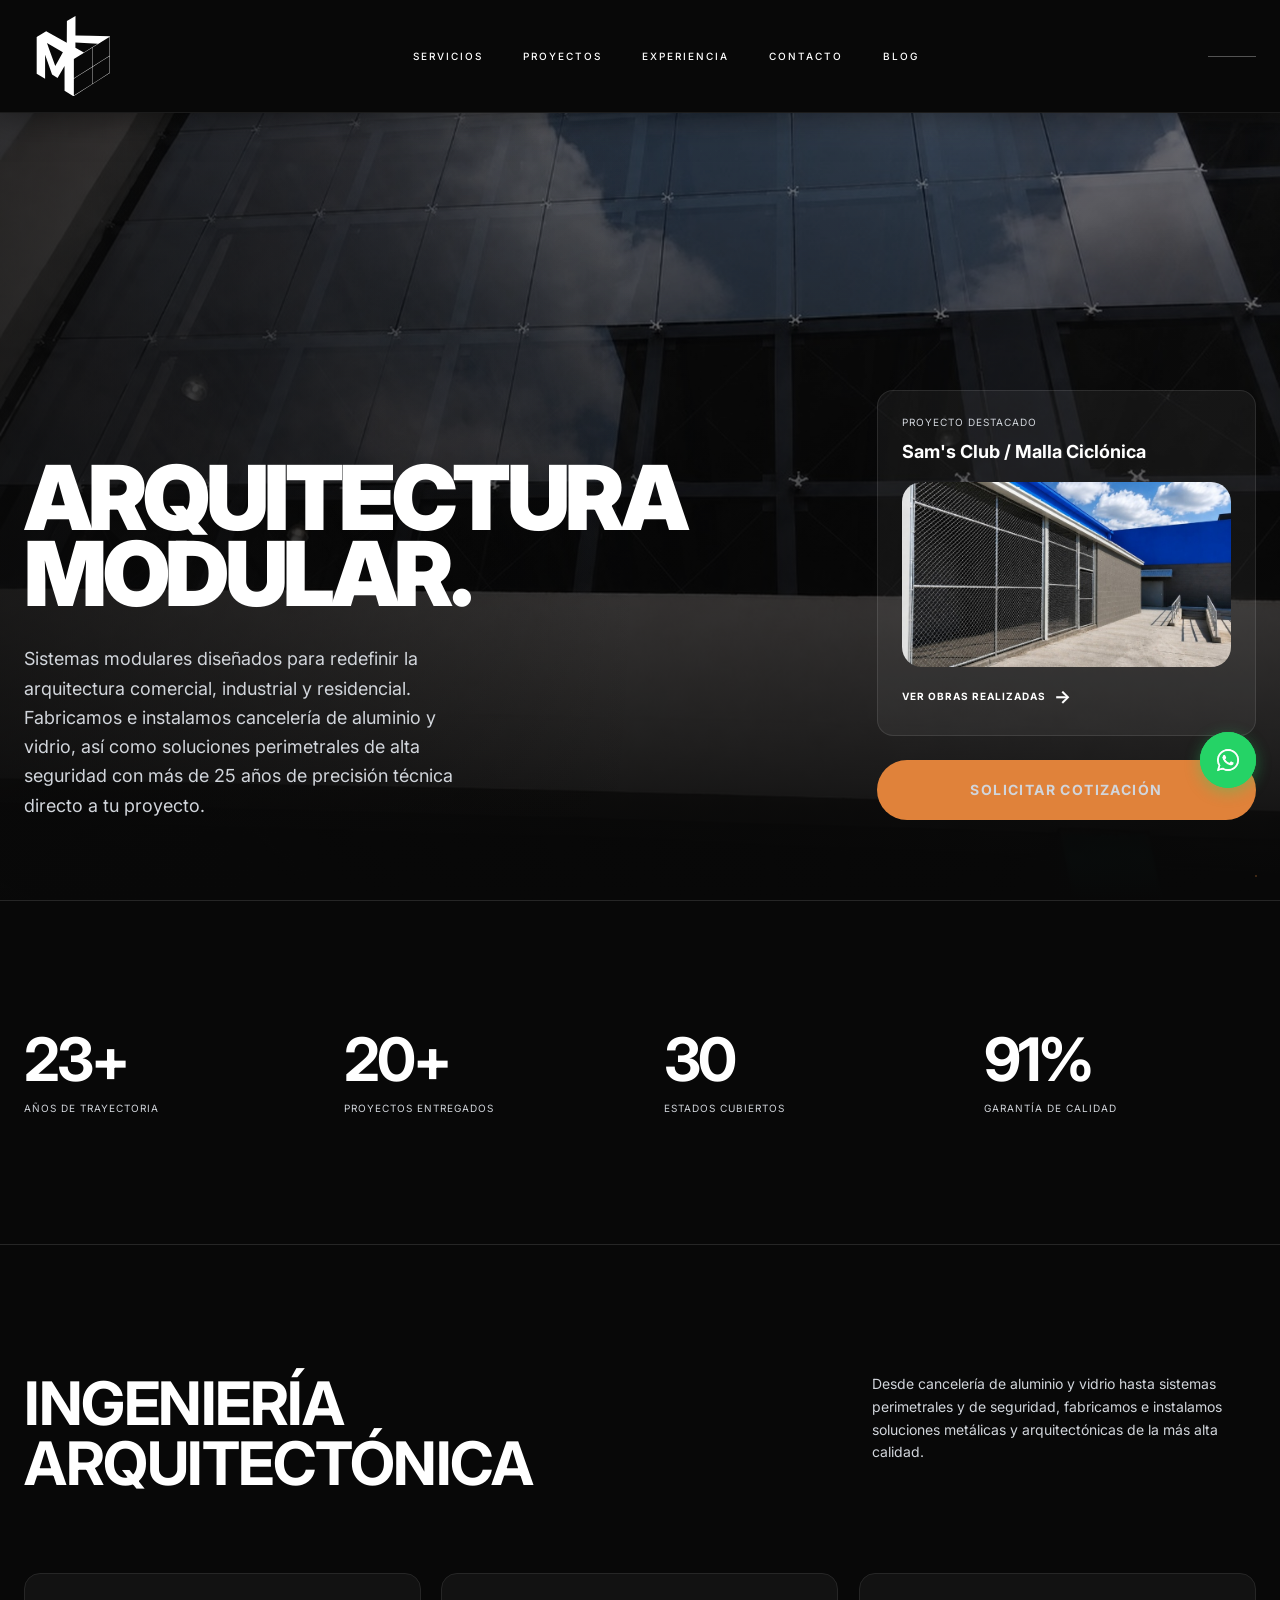
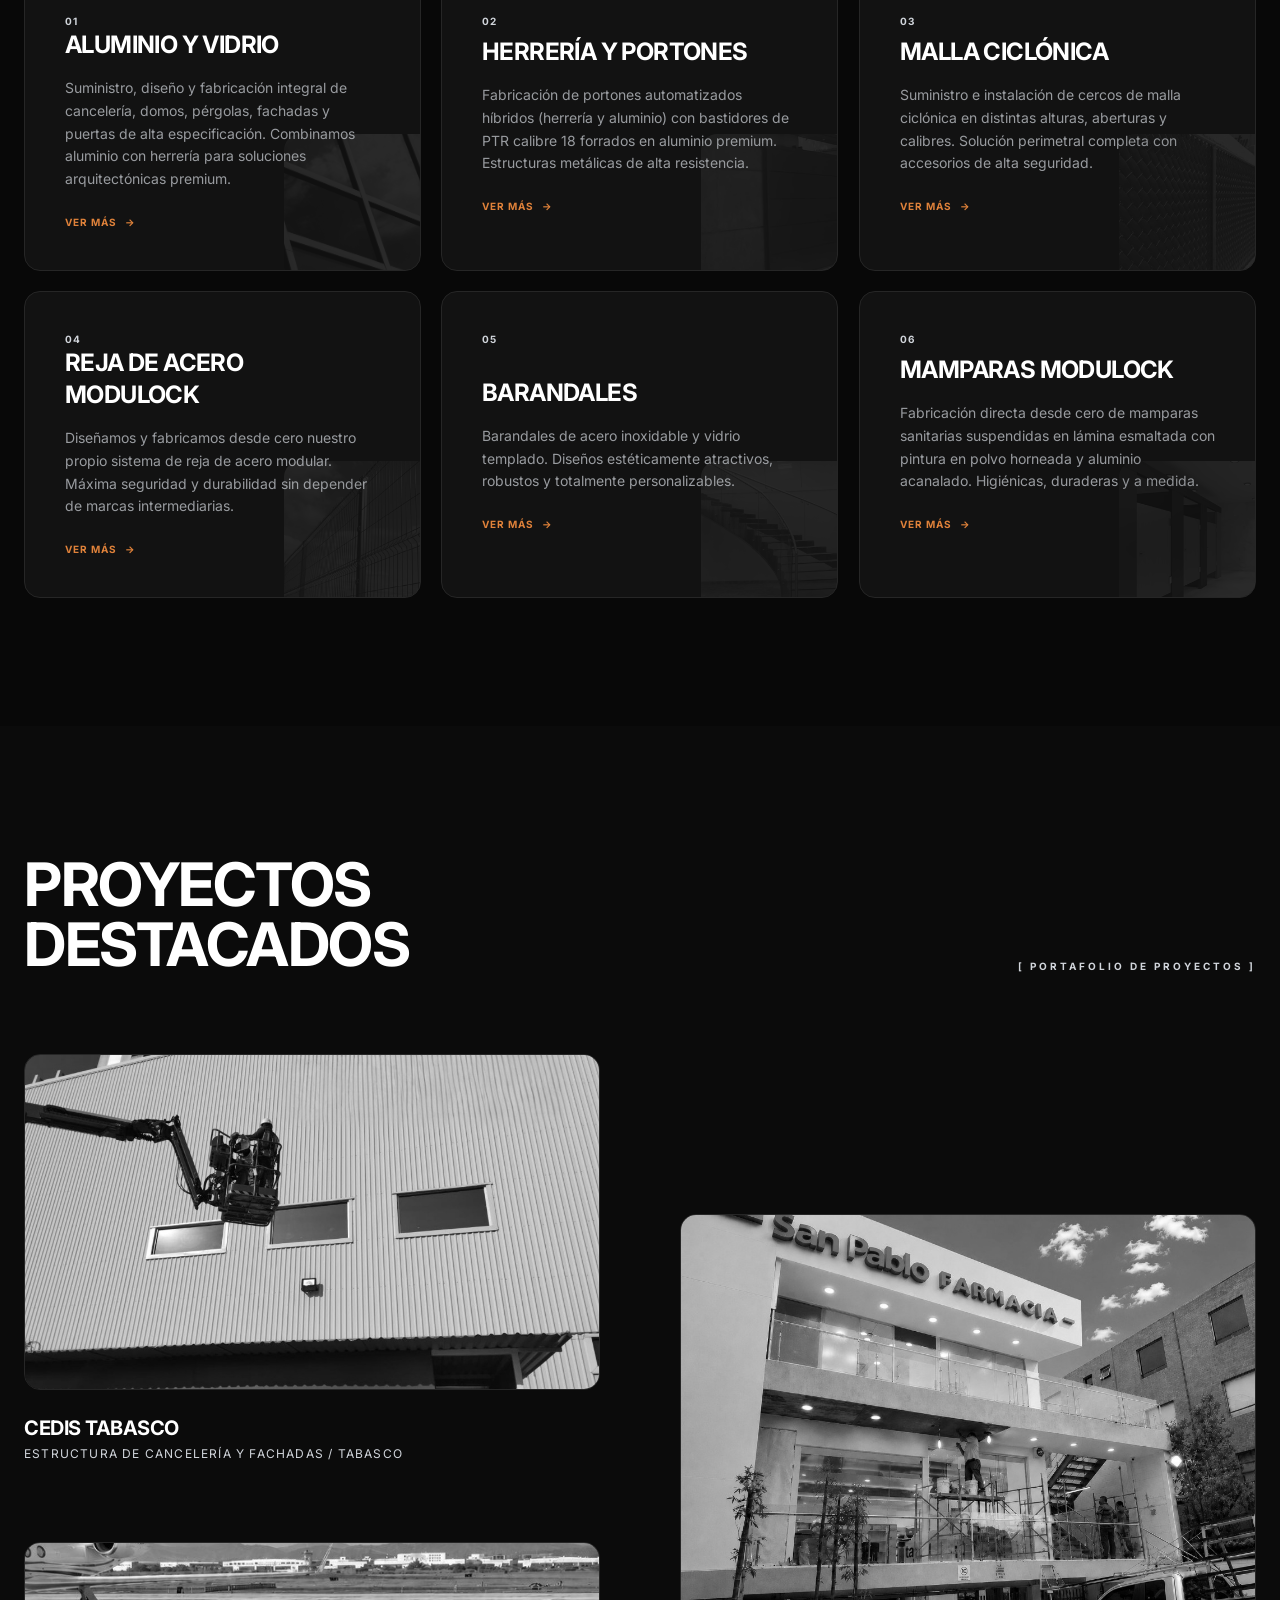
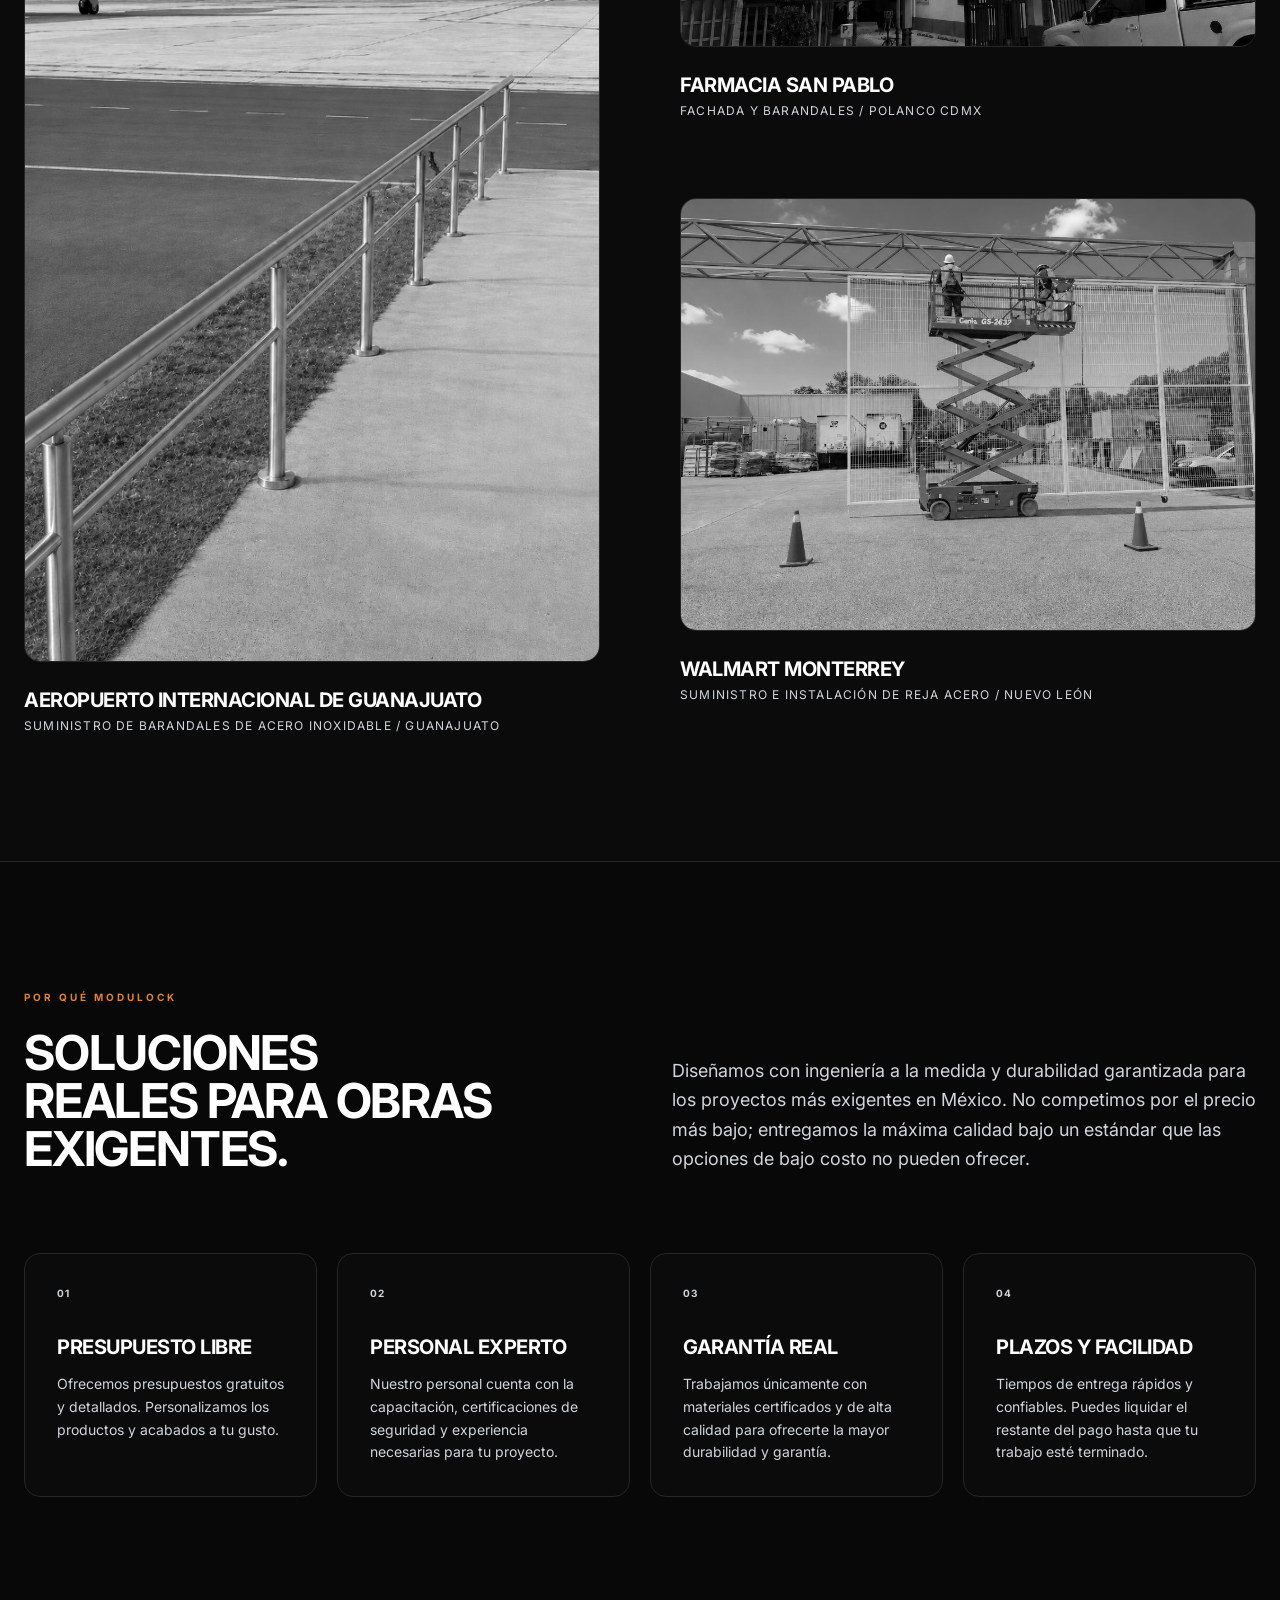
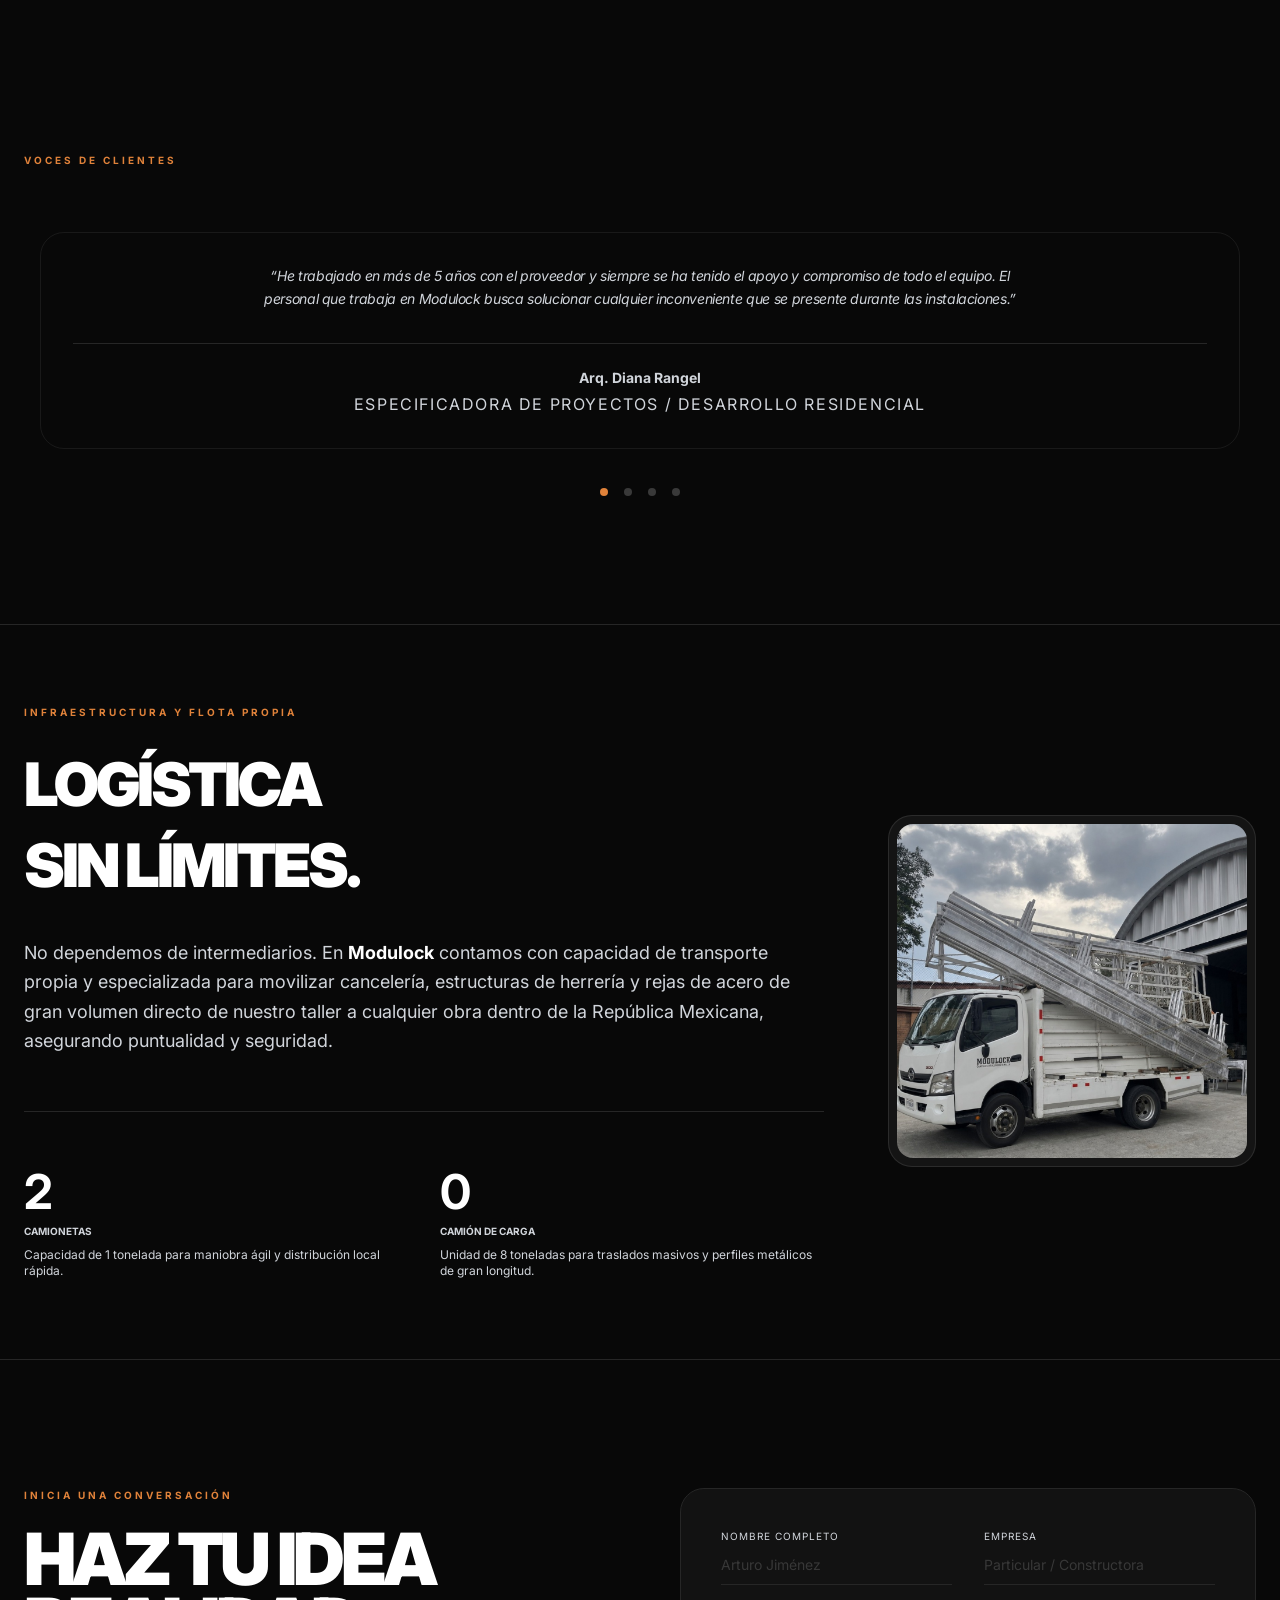
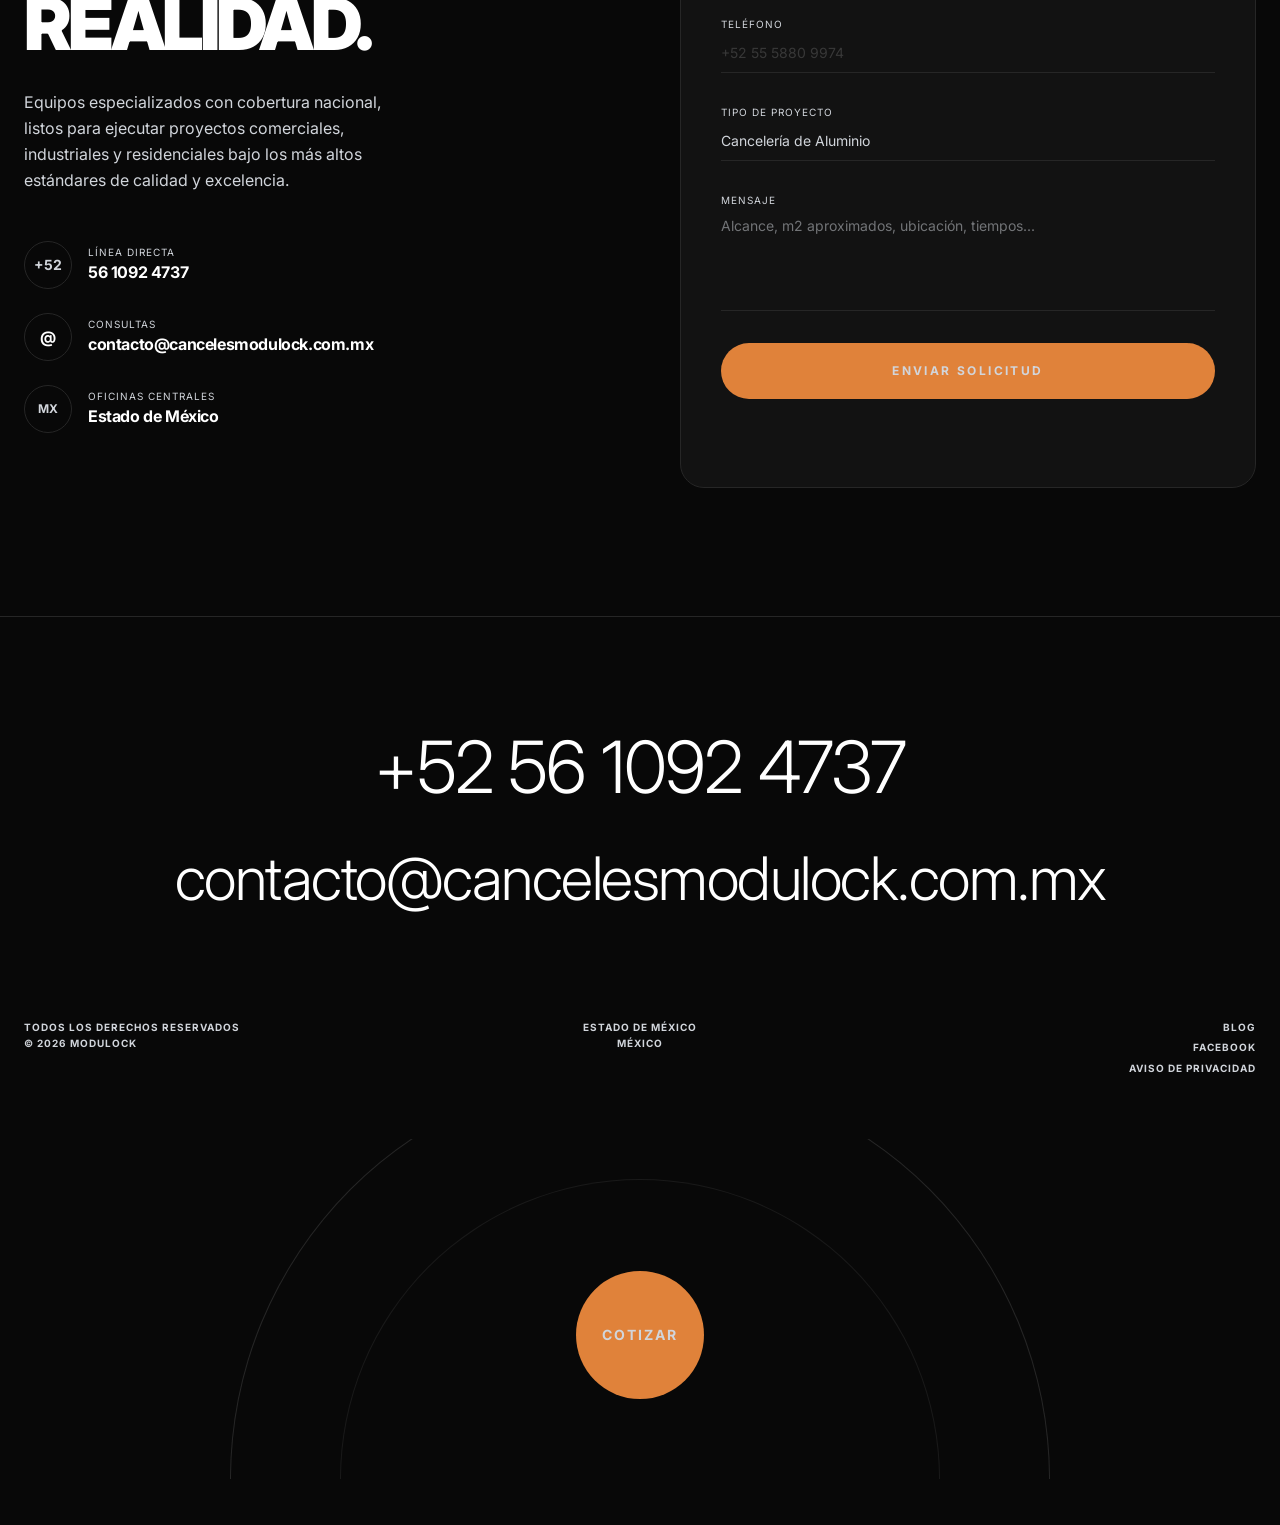
==== commit 39055a58: "Actualizar titulo y descripcion de proyecto Walmart Monterrey en index.html" ====
--- a/index.html
+++ b/index.html
@@ -946,8 +946,8 @@
                             </div>
                             <div class="flex justify-between items-start">
                                 <div>
-                                    <h4 class="text-xl font-bold uppercase tracking-tight">Reja de Acero Walmart Monterrey</h4>
-                                    <p class="text-muted-foreground text-xs tracking-widest uppercase mt-1">Suministro e instalación perimetral exterior / Nuevo León</p>
+                                    <h4 class="text-xl font-bold uppercase tracking-tight">Walmart Monterrey</h4>
+                                    <p class="text-muted-foreground text-xs tracking-widest uppercase mt-1">Suministro e instalación de reja acero / Nuevo León</p>
                                 </div>
                             </div>
                         </div>
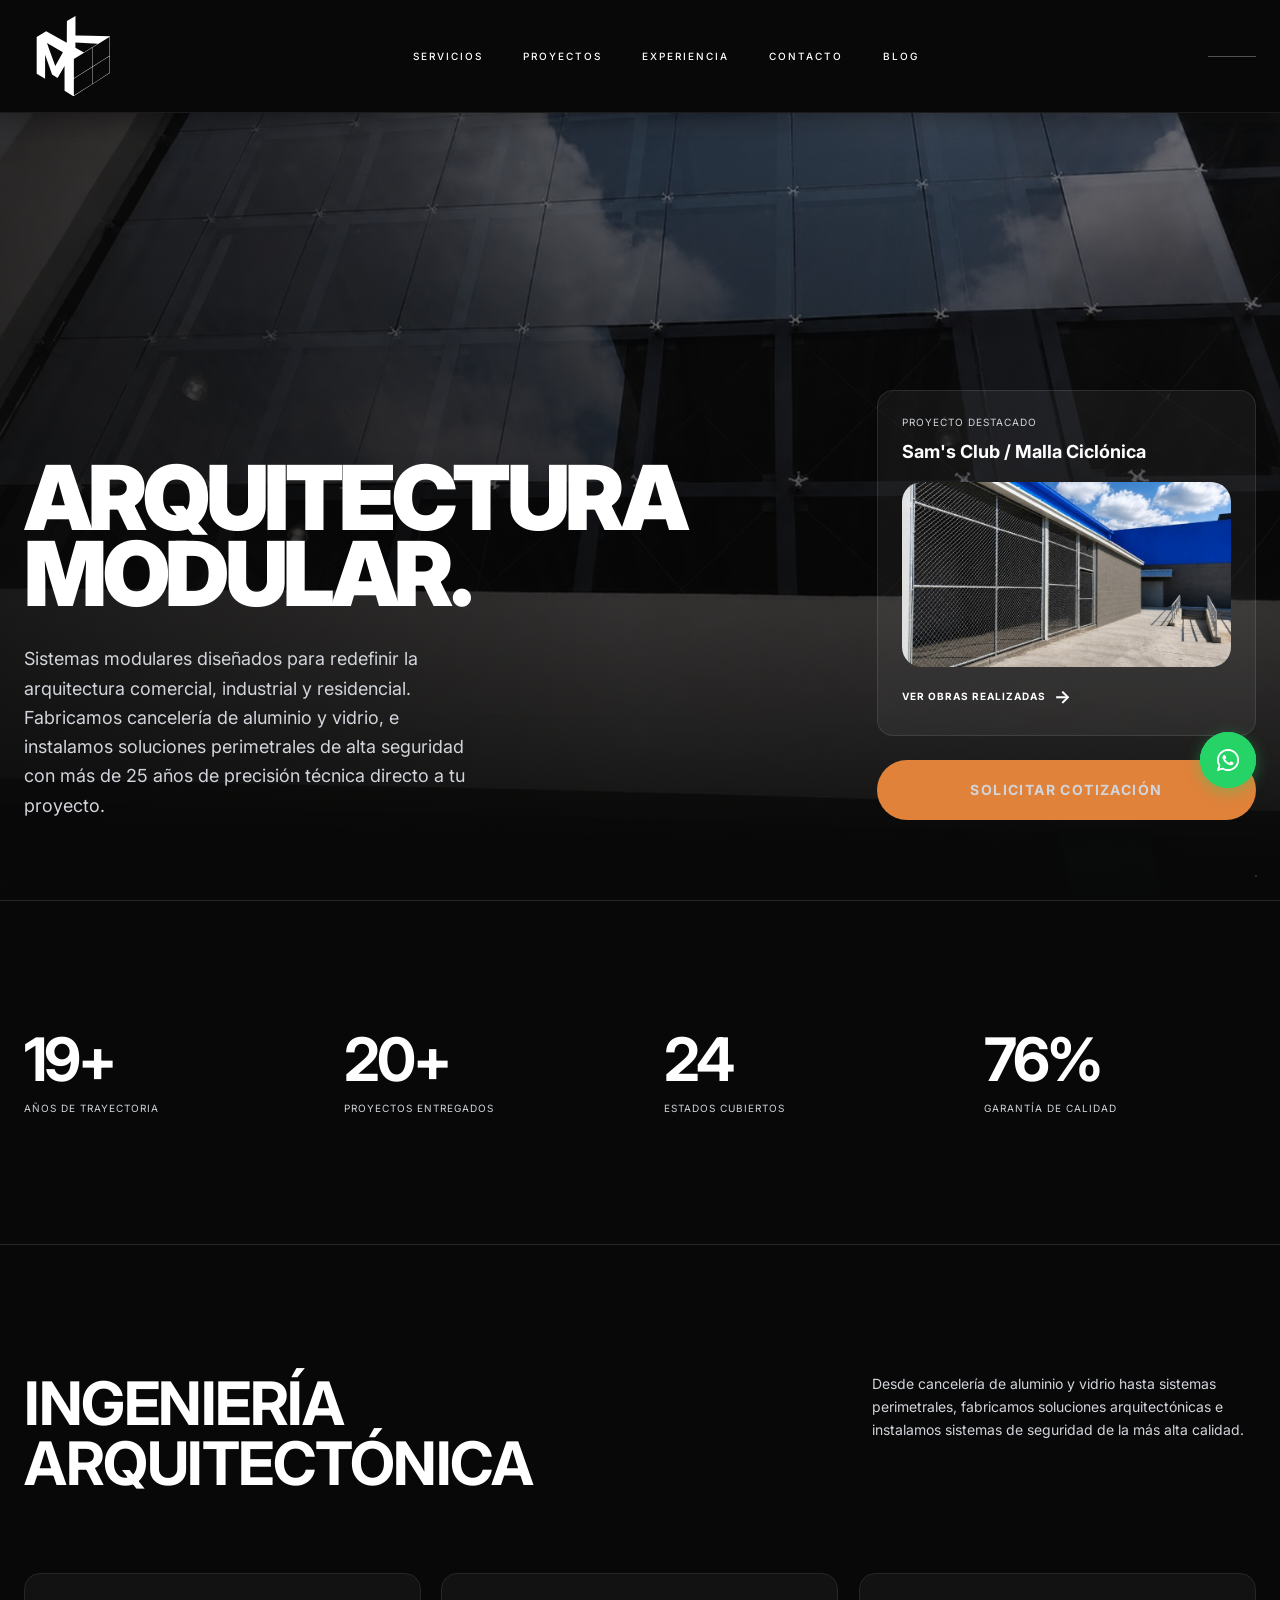
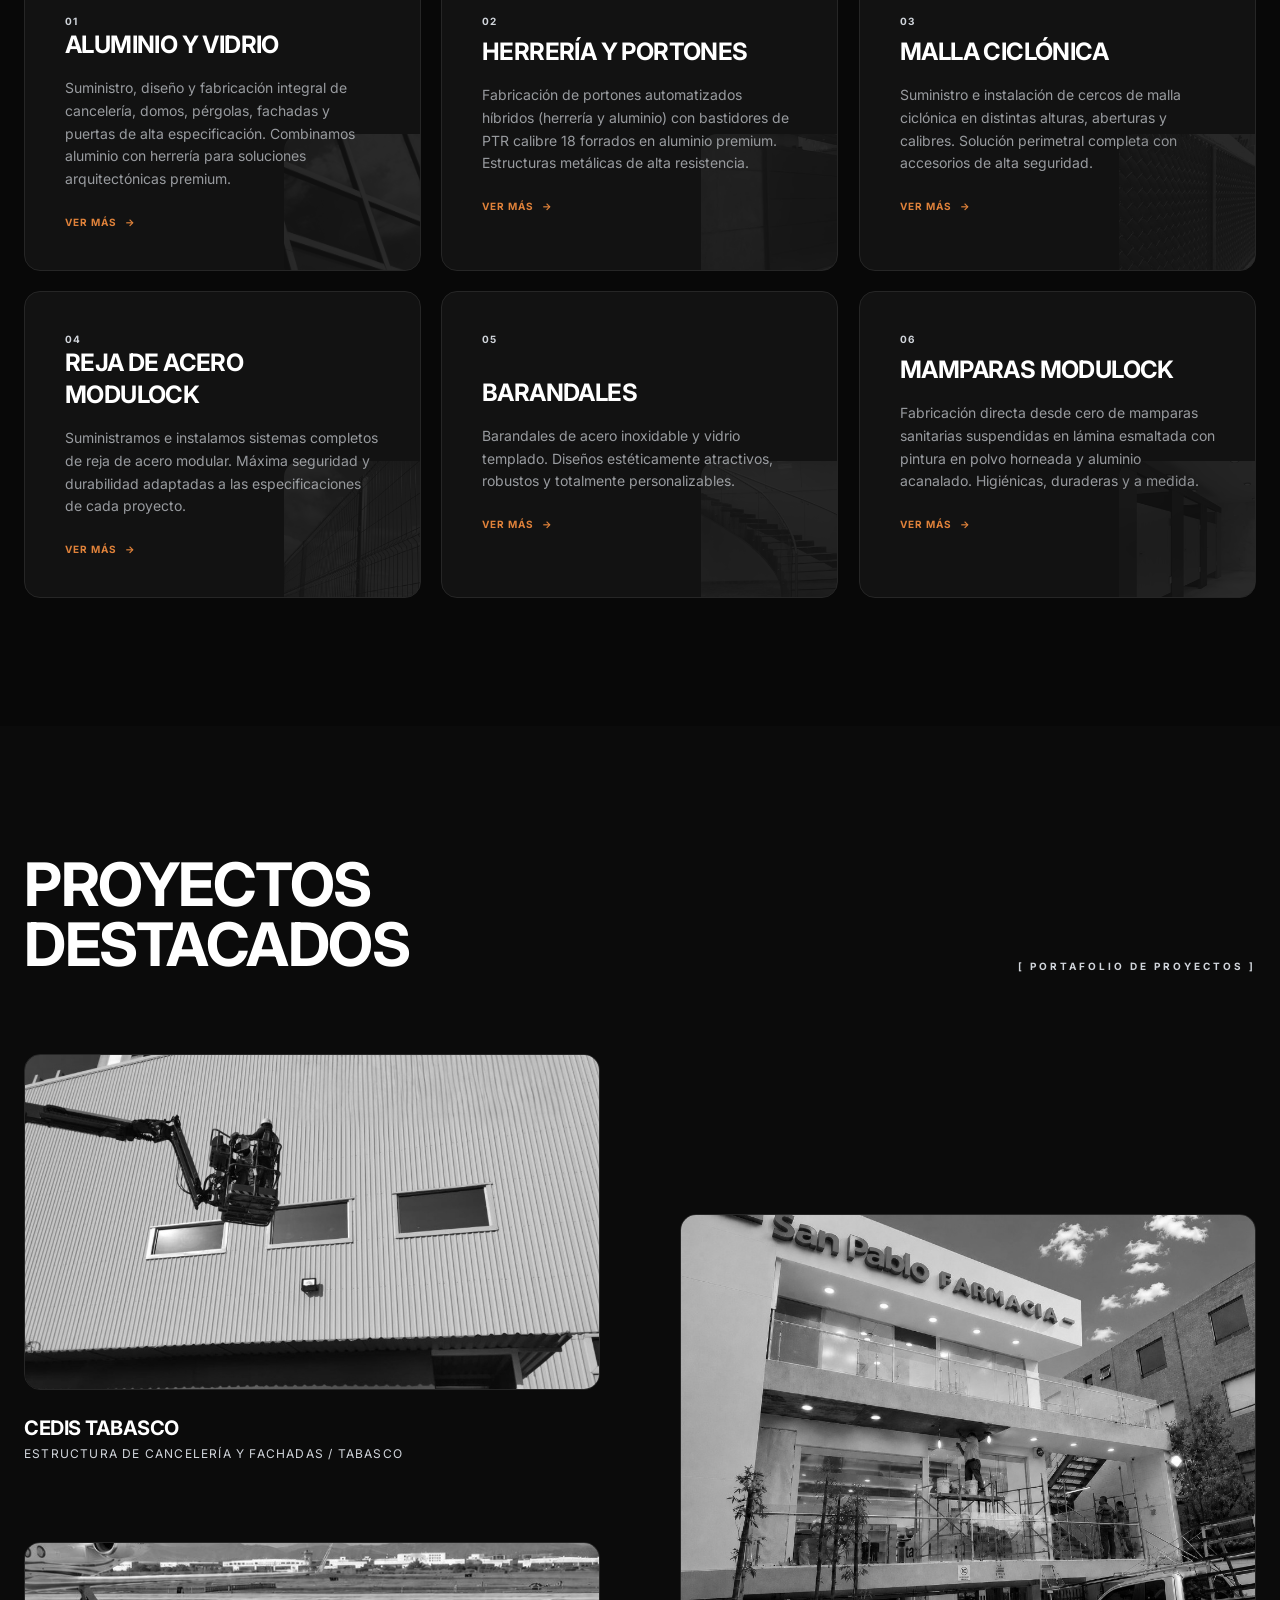
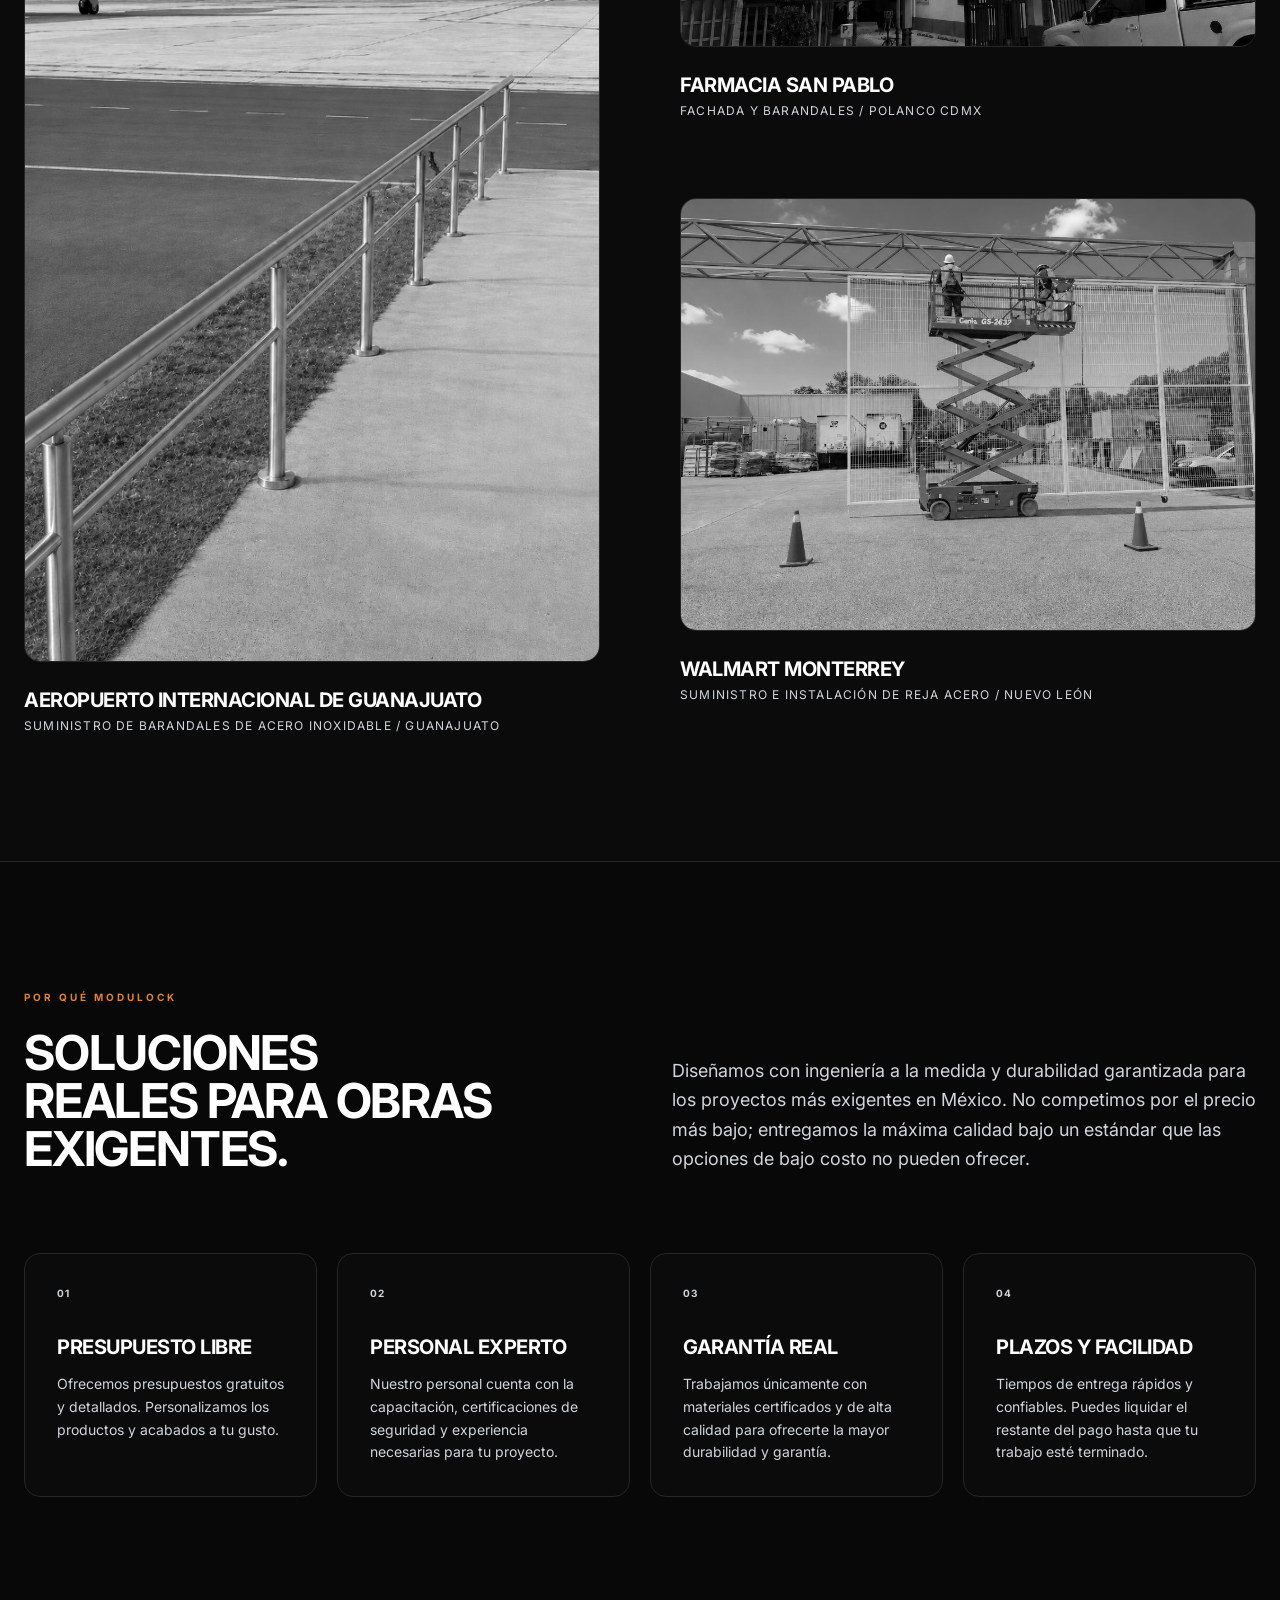
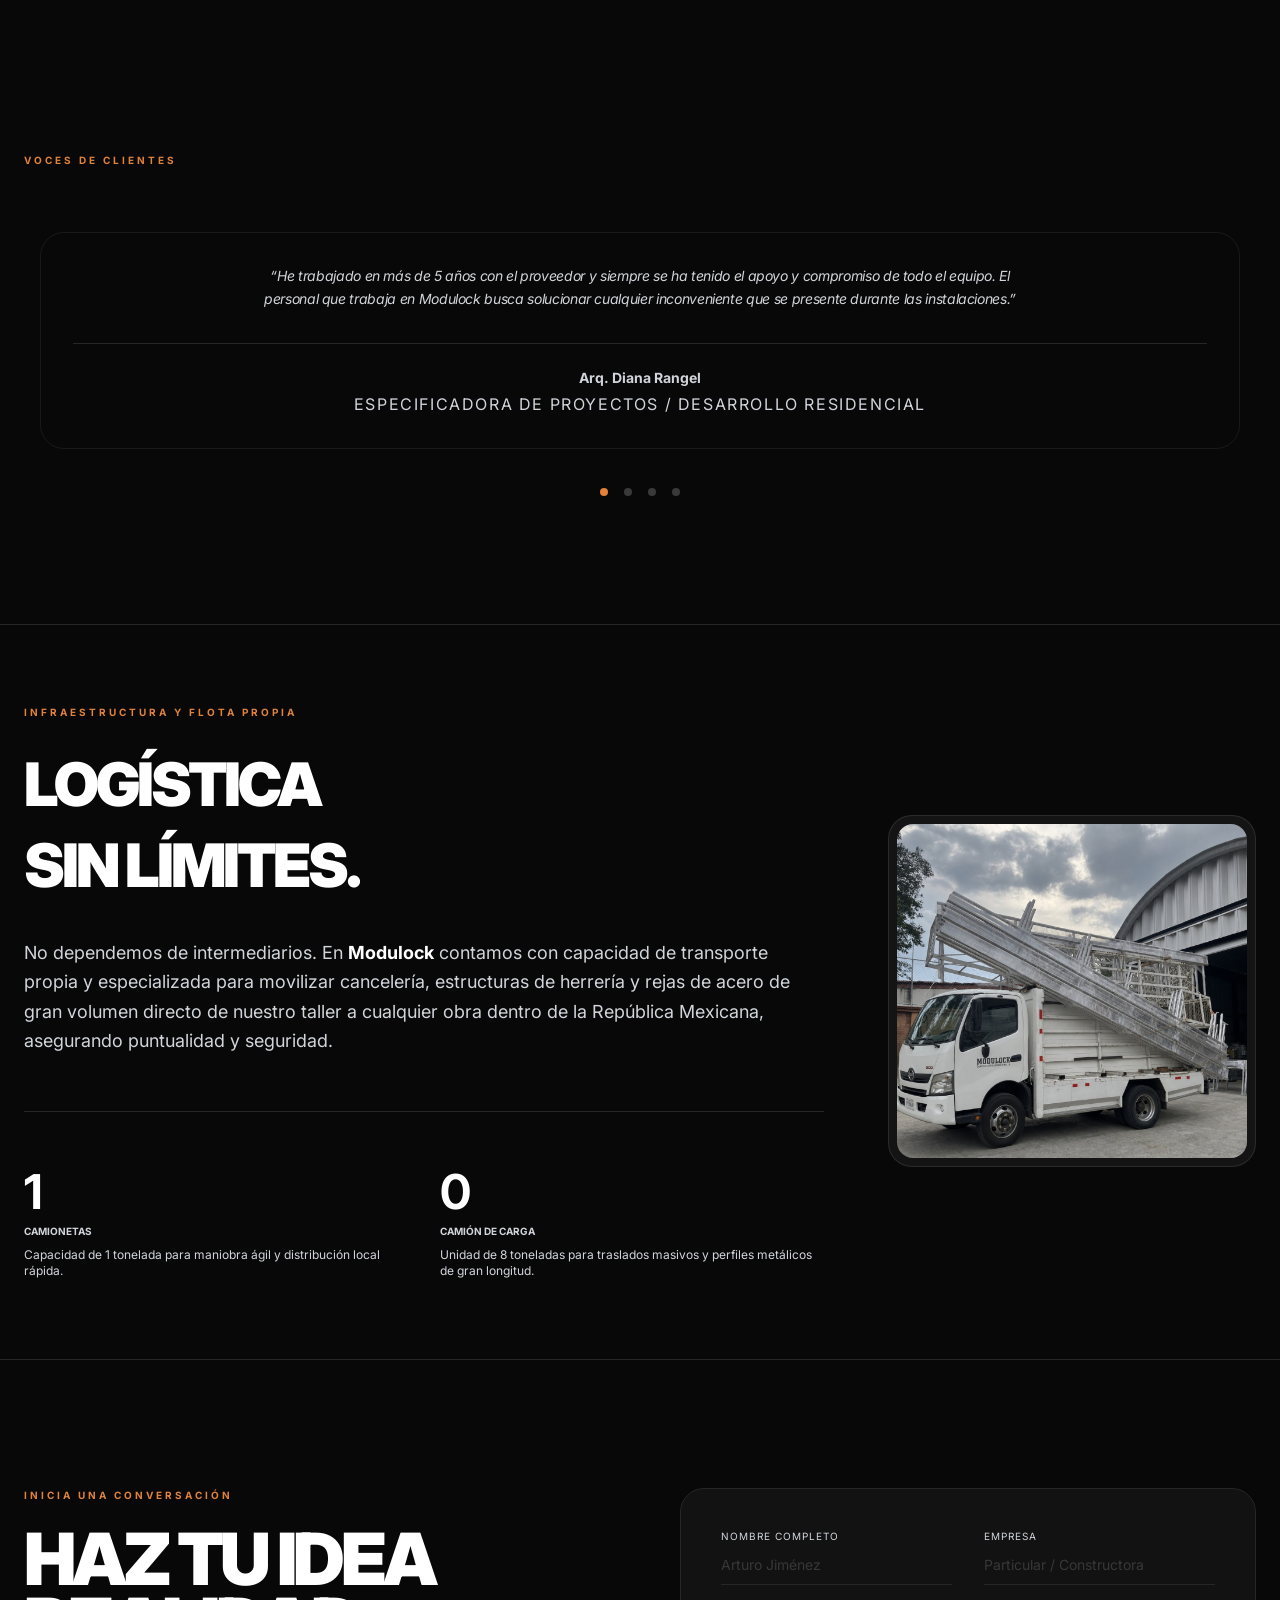
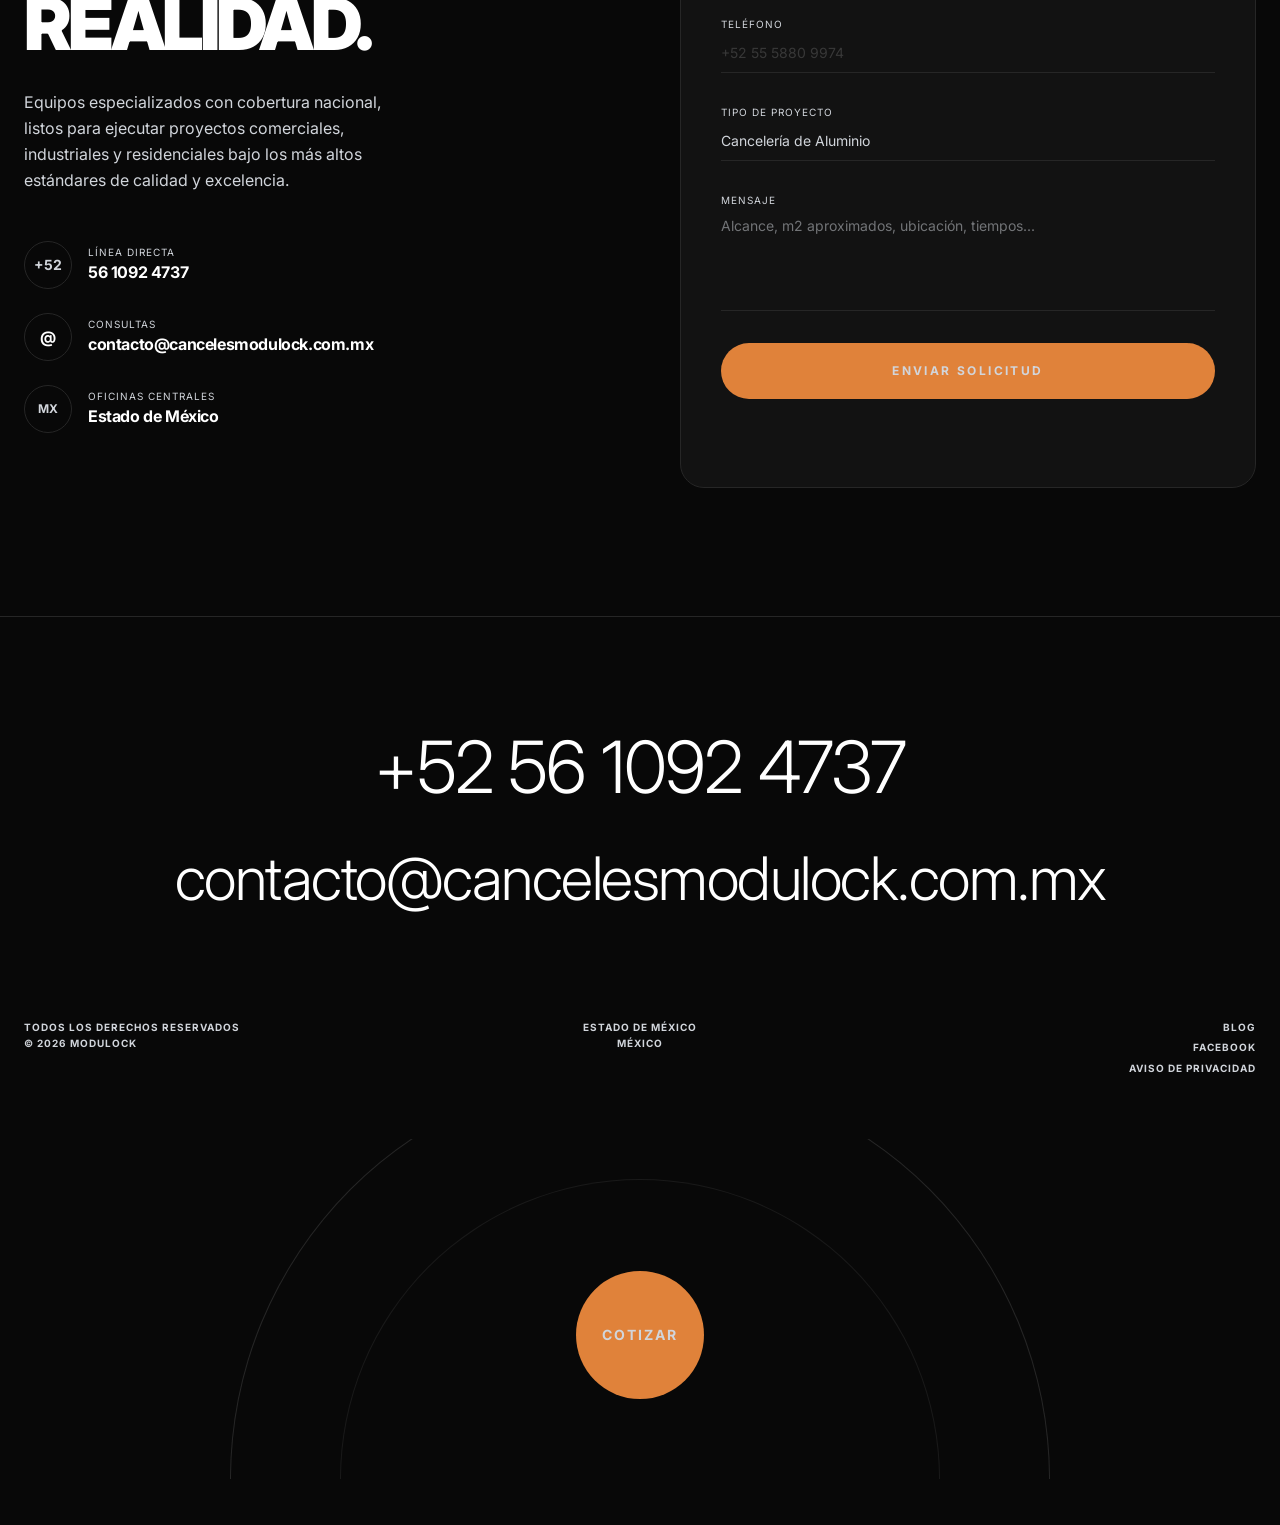
==== commit fe214dea: "Clarificar que Modulock suministra/instala reja de acero y solo fabrica canceleria y mamparas" ====
--- a/index.html
+++ b/index.html
@@ -5,7 +5,7 @@
     <meta name="viewport" content="width=device-width, initial-scale=1"/>
     <title>Modulock — Cancelería de Aluminio, Vidrio y Sistemas de Seguridad Premium</title>
     <meta name="theme-color" content="#080808"/>
-    <meta name="description" content="Más de 25 años fabricando e instalando sistemas de aluminio, cancelería, malla ciclónica y reja de acero Modulock para los desarrollos comerciales, industriales y residenciales en México."/>
+    <meta name="description" content="Más de 25 años fabricando cancelería de aluminio e instalando sistemas de malla ciclónica y reja de acero Modulock para desarrollos comerciales, industriales y residenciales en México."/>
     <link rel="canonical" href="https://cancelesmodulock.com.mx/" />
 
     <!-- Favicons -->
@@ -16,14 +16,14 @@
     <meta property="og:type" content="website"/>
     <meta property="og:site_name" content="Modulock"/>
     <meta property="og:title" content="Modulock — Cancelería de Aluminio, Vidrio y Sistemas de Seguridad Premium"/>
-    <meta property="og:description" content="Más de 25 años fabricando e instalando sistemas de aluminio, cancelería, malla ciclónica y reja de acero Modulock para los desarrollos comerciales, industriales y residenciales en México."/>
+    <meta property="og:description" content="Más de 25 años fabricando cancelería de aluminio e instalando sistemas de malla ciclónica y reja de acero Modulock para desarrollos comerciales, industriales y residenciales en México."/>
     <meta property="og:url" content="https://cancelesmodulock.com.mx/"/>
     <meta property="og:image" content="https://cancelesmodulock.com.mx/assets/ML-BlancoNAranja.png"/>
 
     <!-- Twitter Card Metadata -->
     <meta name="twitter:card" content="summary_large_image"/>
     <meta name="twitter:title" content="Modulock — Cancelería de Aluminio, Vidrio y Sistemas de Seguridad Premium"/>
-    <meta name="twitter:description" content="Más de 25 años fabricando e instalando sistemas de aluminio, cancelería, malla ciclónica y reja de acero Modulock para los desarrollos comerciales, industriales y residenciales en México."/>
+    <meta name="twitter:description" content="Más de 25 años fabricando cancelería de aluminio e instalando sistemas de malla ciclónica y reja de acero Modulock para desarrollos comerciales, industriales y residenciales en México."/>
     <meta name="twitter:image" content="https://cancelesmodulock.com.mx/assets/ML-BlancoNAranja.png"/>
 
     <!-- Structured Data JSON-LD (Local Business / Contractor) -->
@@ -33,7 +33,7 @@
       "@type": "GeneralContractor",
       "name": "Modulock",
       "alternateName": "Grupo CAAM Modulock",
-      "description": "Fabricación e instalación de cancelería de aluminio nacional y europea, sistemas de seguridad perimetral, reja de acero Modulock, malla ciclónica, barandales de acero inoxidable y mamparas sanitarias en México.",
+      "description": "Fabricación de cancelería de aluminio y mamparas sanitarias, e instalación de sistemas de seguridad perimetral, reja de acero Modulock y malla ciclónica en México.",
       "url": "https://cancelesmodulock.com.mx/",
       "logo": "https://cancelesmodulock.com.mx/assets/ML-BlancoNAranja.png",
       "image": "https://cancelesmodulock.com.mx/assets/hero-bg.jpg",
@@ -392,7 +392,7 @@
                             Arquitectura<br/>Modular.
                         </h1>
                         <p class="max-w-md text-lg text-muted-foreground leading-relaxed">
-                            Sistemas modulares diseñados para redefinir la arquitectura comercial, industrial y residencial. Fabricamos e instalamos cancelería de aluminio y vidrio, así como soluciones perimetrales de alta seguridad con más de 25 años de precisión técnica directo a tu proyecto.
+                            Sistemas modulares diseñados para redefinir la arquitectura comercial, industrial y residencial. Fabricamos cancelería de aluminio y vidrio, e instalamos soluciones perimetrales de alta seguridad con más de 25 años de precisión técnica directo a tu proyecto.
                         </p>
                     </div>
                     
@@ -448,7 +448,7 @@
                 <div class="flex flex-col md:flex-row justify-between items-start md:items-end mb-20 gap-8 scroll-reveal">
                     <h2 class="text-4xl md:text-6xl font-bold tracking-tight uppercase leading-none">Ingeniería<br/>Arquitectónica</h2>
                     <p class="max-w-sm text-muted-foreground text-sm leading-relaxed">
-                        Desde cancelería de aluminio y vidrio hasta sistemas perimetrales y de seguridad, fabricamos e instalamos soluciones metálicas y arquitectónicas de la más alta calidad.
+                        Desde cancelería de aluminio y vidrio hasta sistemas perimetrales, fabricamos soluciones arquitectónicas e instalamos sistemas de seguridad de la más alta calidad.
                     </p>
                 </div>
                 
@@ -576,7 +576,7 @@
                             <span class="text-[10px] font-bold tracking-widest text-muted-foreground mb-auto">04</span>
                             <h3 class="text-2xl font-bold uppercase mb-4 tracking-tight">Reja de Acero Modulock</h3>
                             <p class="text-sm text-muted-foreground leading-relaxed opacity-70 group-hover:opacity-100 transition-opacity">
-                                Diseñamos y fabricamos desde cero nuestro propio sistema de reja de acero modular. Máxima seguridad y durabilidad sin depender de marcas intermediarias.
+                                Suministramos e instalamos sistemas completos de reja de acero modular. Máxima seguridad y durabilidad adaptadas a las especificaciones de cada proyecto.
                             </p>
                             <div class="service-card-icon mt-6 flex items-center gap-2 text-[10px] font-bold uppercase tracking-widest text-primary">
                                 <span class="service-card-label">Ver más</span>
@@ -586,7 +586,7 @@
                         <div class="service-card-expanded" style="max-height: 0; overflow: hidden; transition: max-height 0.4s cubic-bezier(0.4,0,0.2,1), opacity 0.3s ease; opacity: 0;">
                             <div class="service-card-expanded-content px-10 pb-10 border-t border-border/40 pt-6">
                                 <ul class="space-y-3 text-sm text-muted-foreground">
-                                    <li class="flex items-start gap-3"><span class="text-primary mt-1">▸</span>Paneles de reja de acero electrosoldada fabricados bajo nuestra marca Modulock</li>
+                                    <li class="flex items-start gap-3"><span class="text-primary mt-1">▸</span>Paneles de reja de acero electrosoldada con especificaciones de calidad Modulock</li>
                                     <li class="flex items-start gap-3"><span class="text-primary mt-1">▸</span>Recubrimiento de poliéster termoendurecido anticorrosión de alta especificación</li>
                                     <li class="flex items-start gap-3"><span class="text-primary mt-1">▸</span>Fijaciones ocultas y herrajes de seguridad anti-vandalismo propios</li>
                                     <li class="flex items-start gap-3"><span class="text-primary mt-1">▸</span>Diseños perimetrales a medida con postes y accesorios Modulock</li>
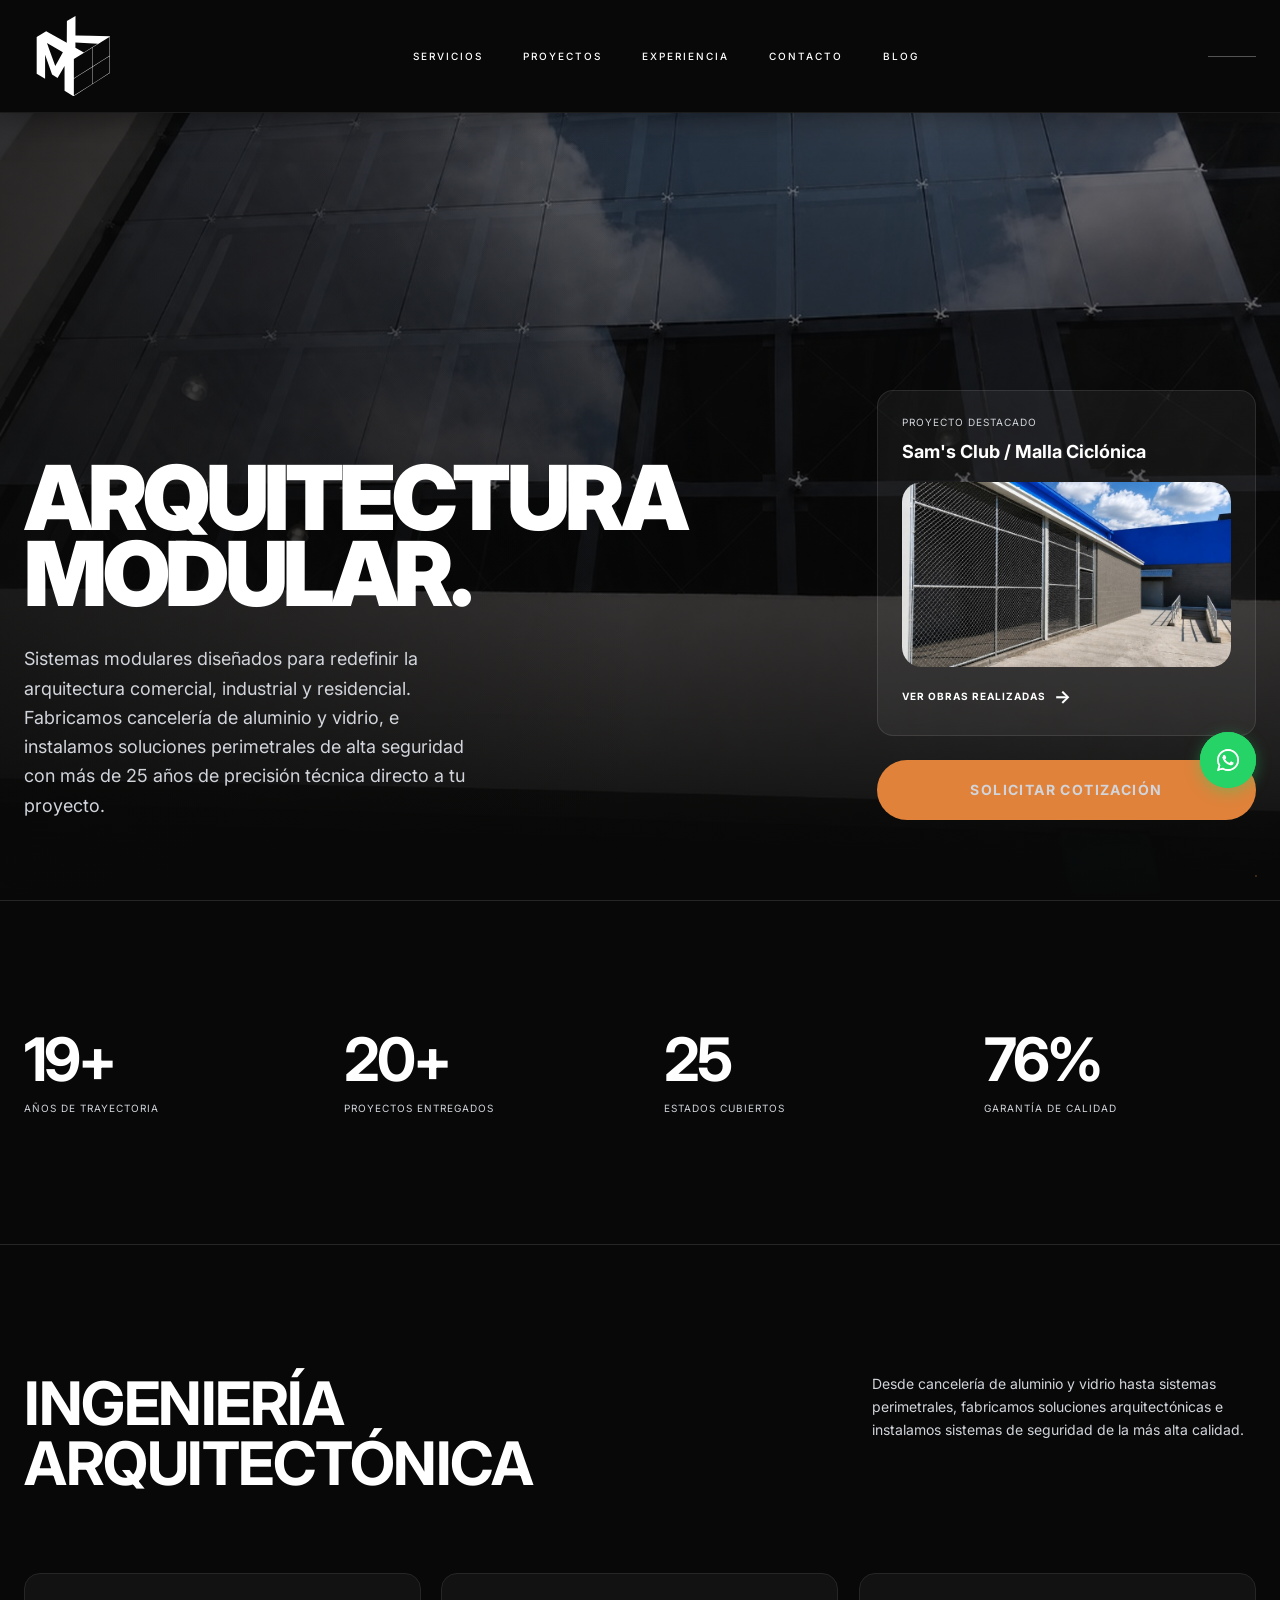
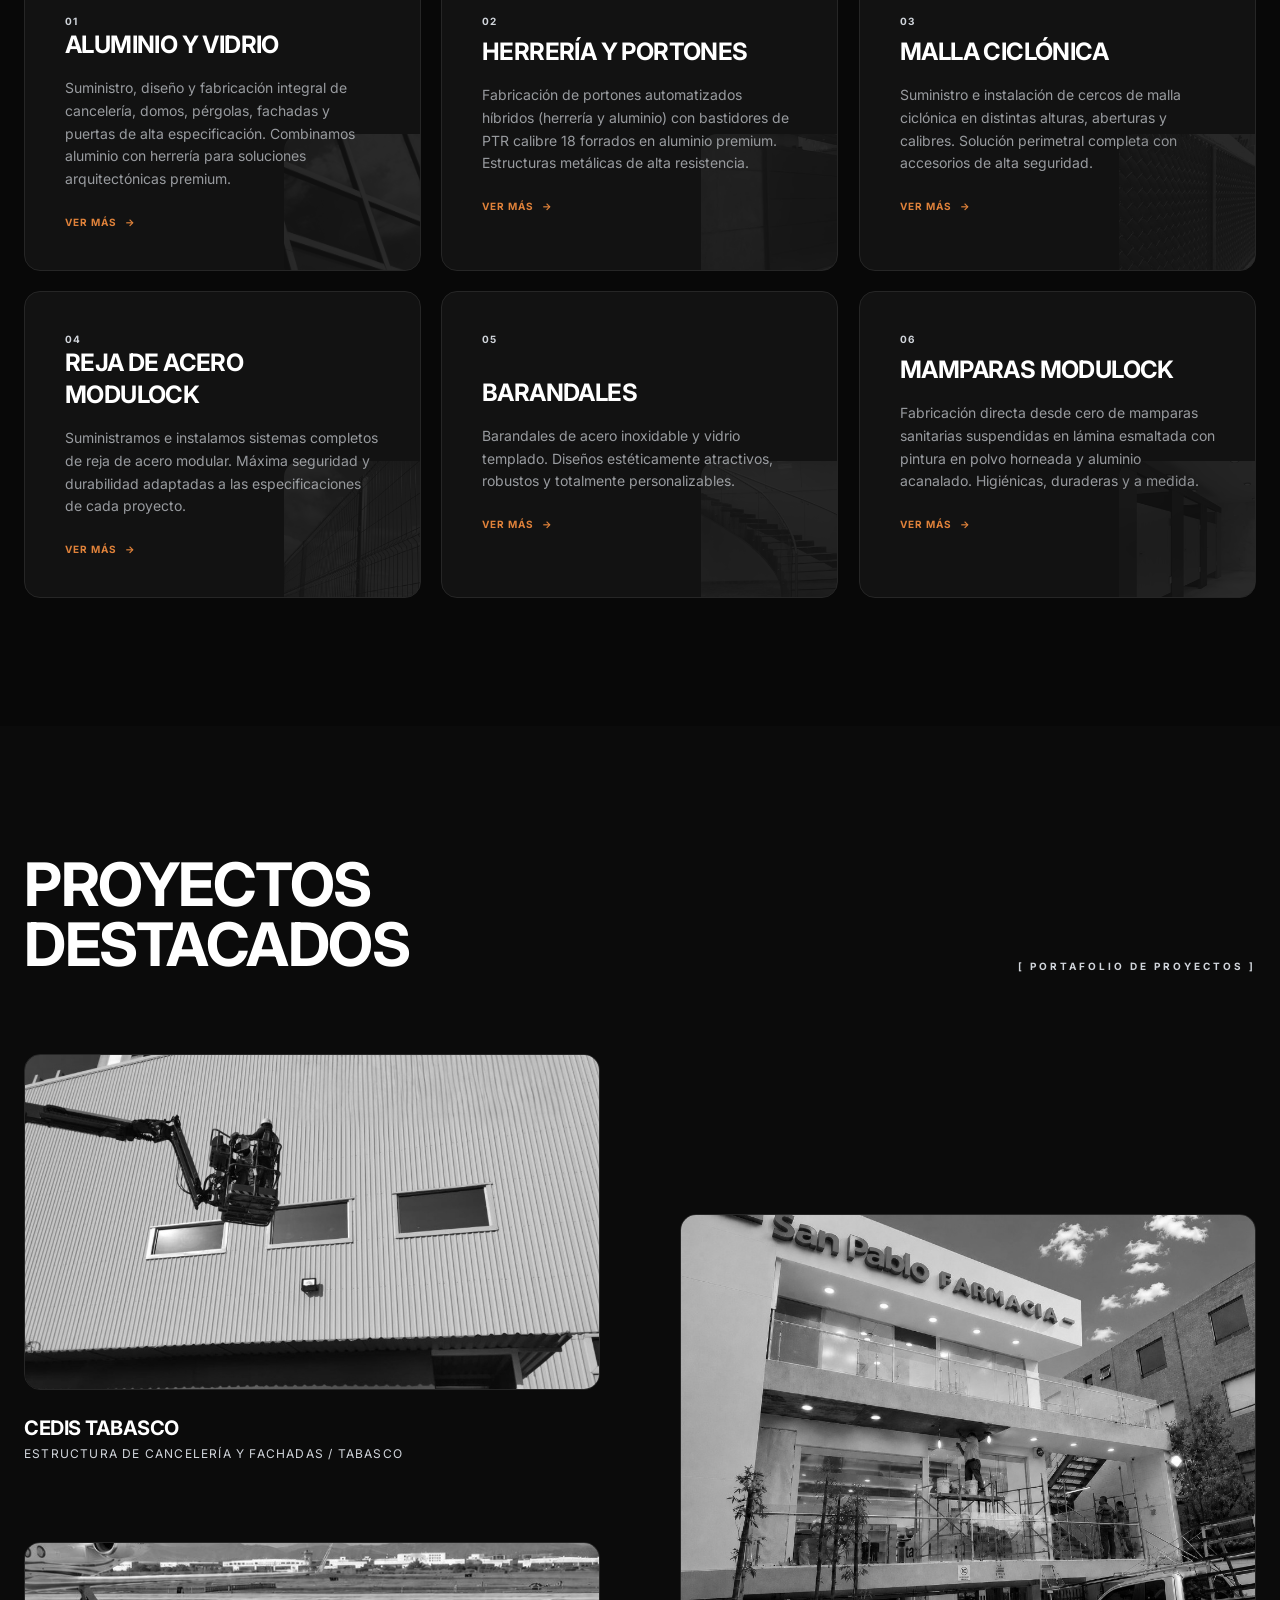
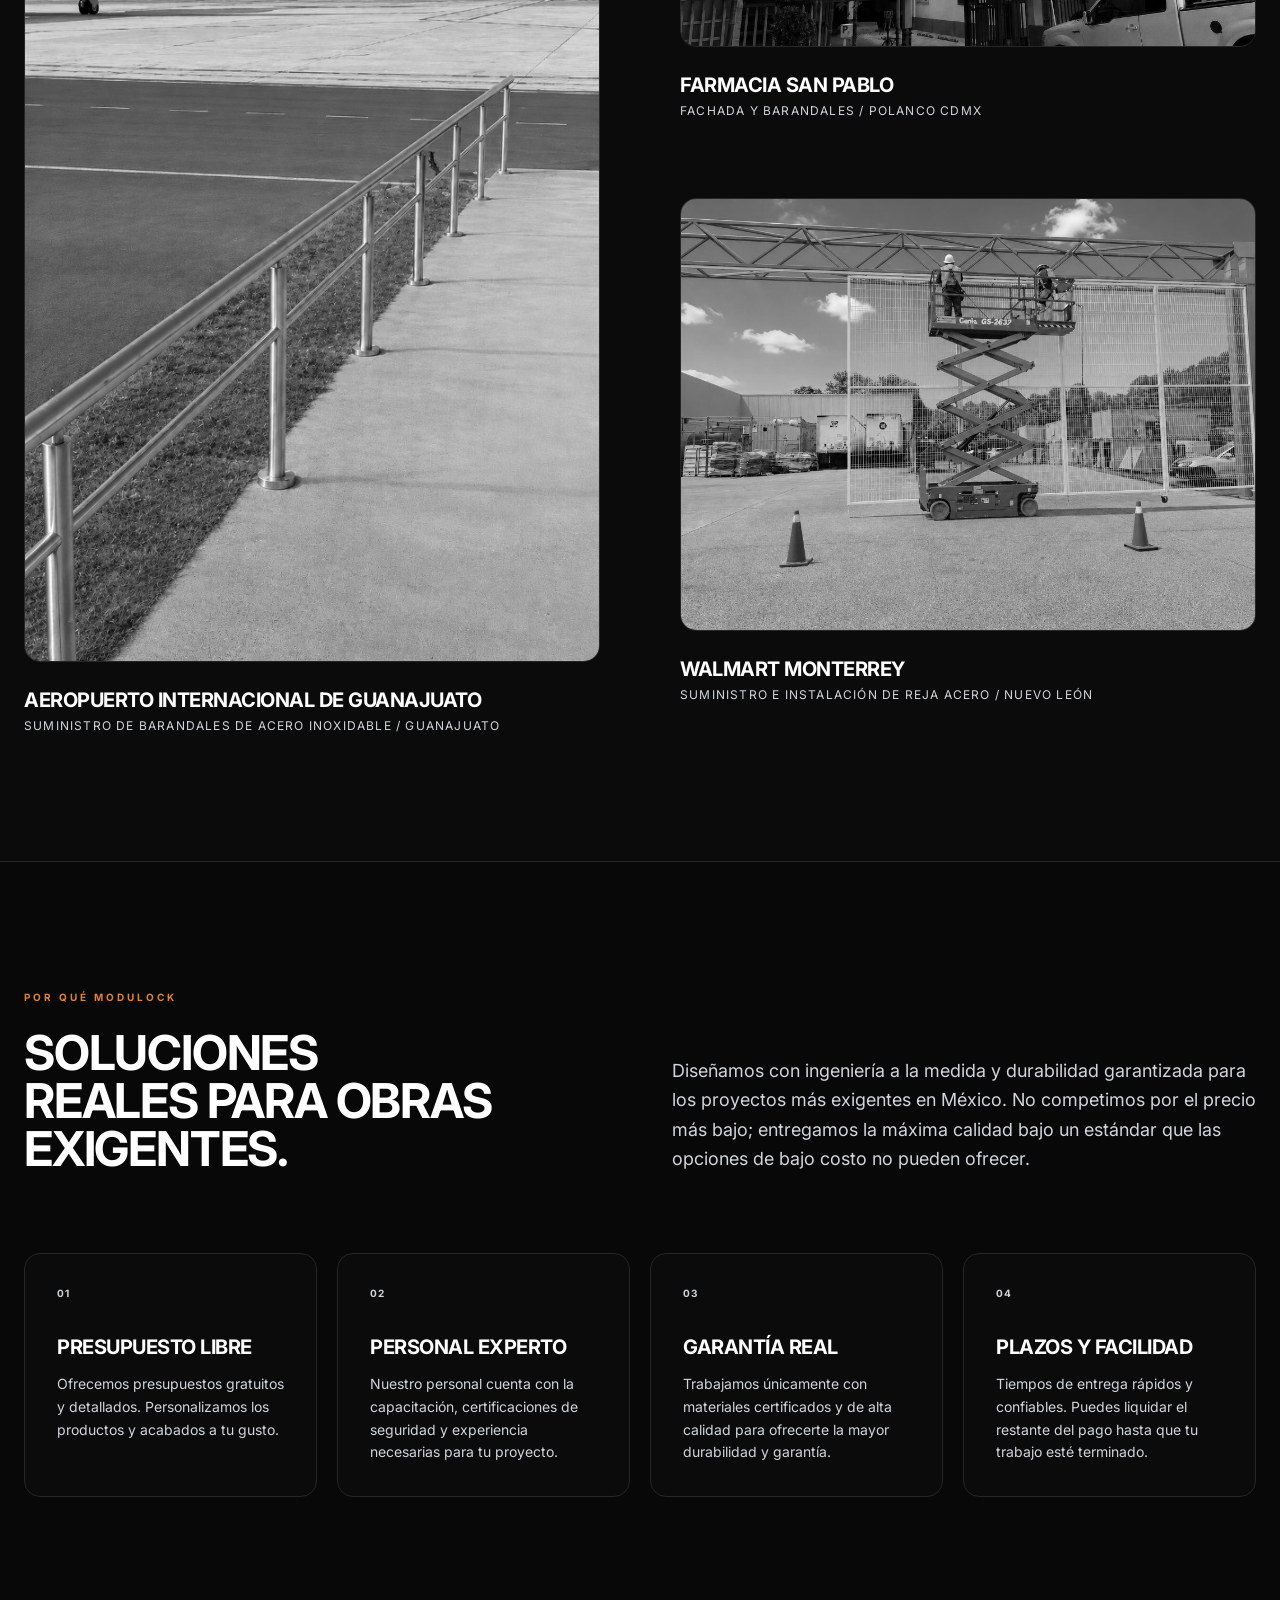
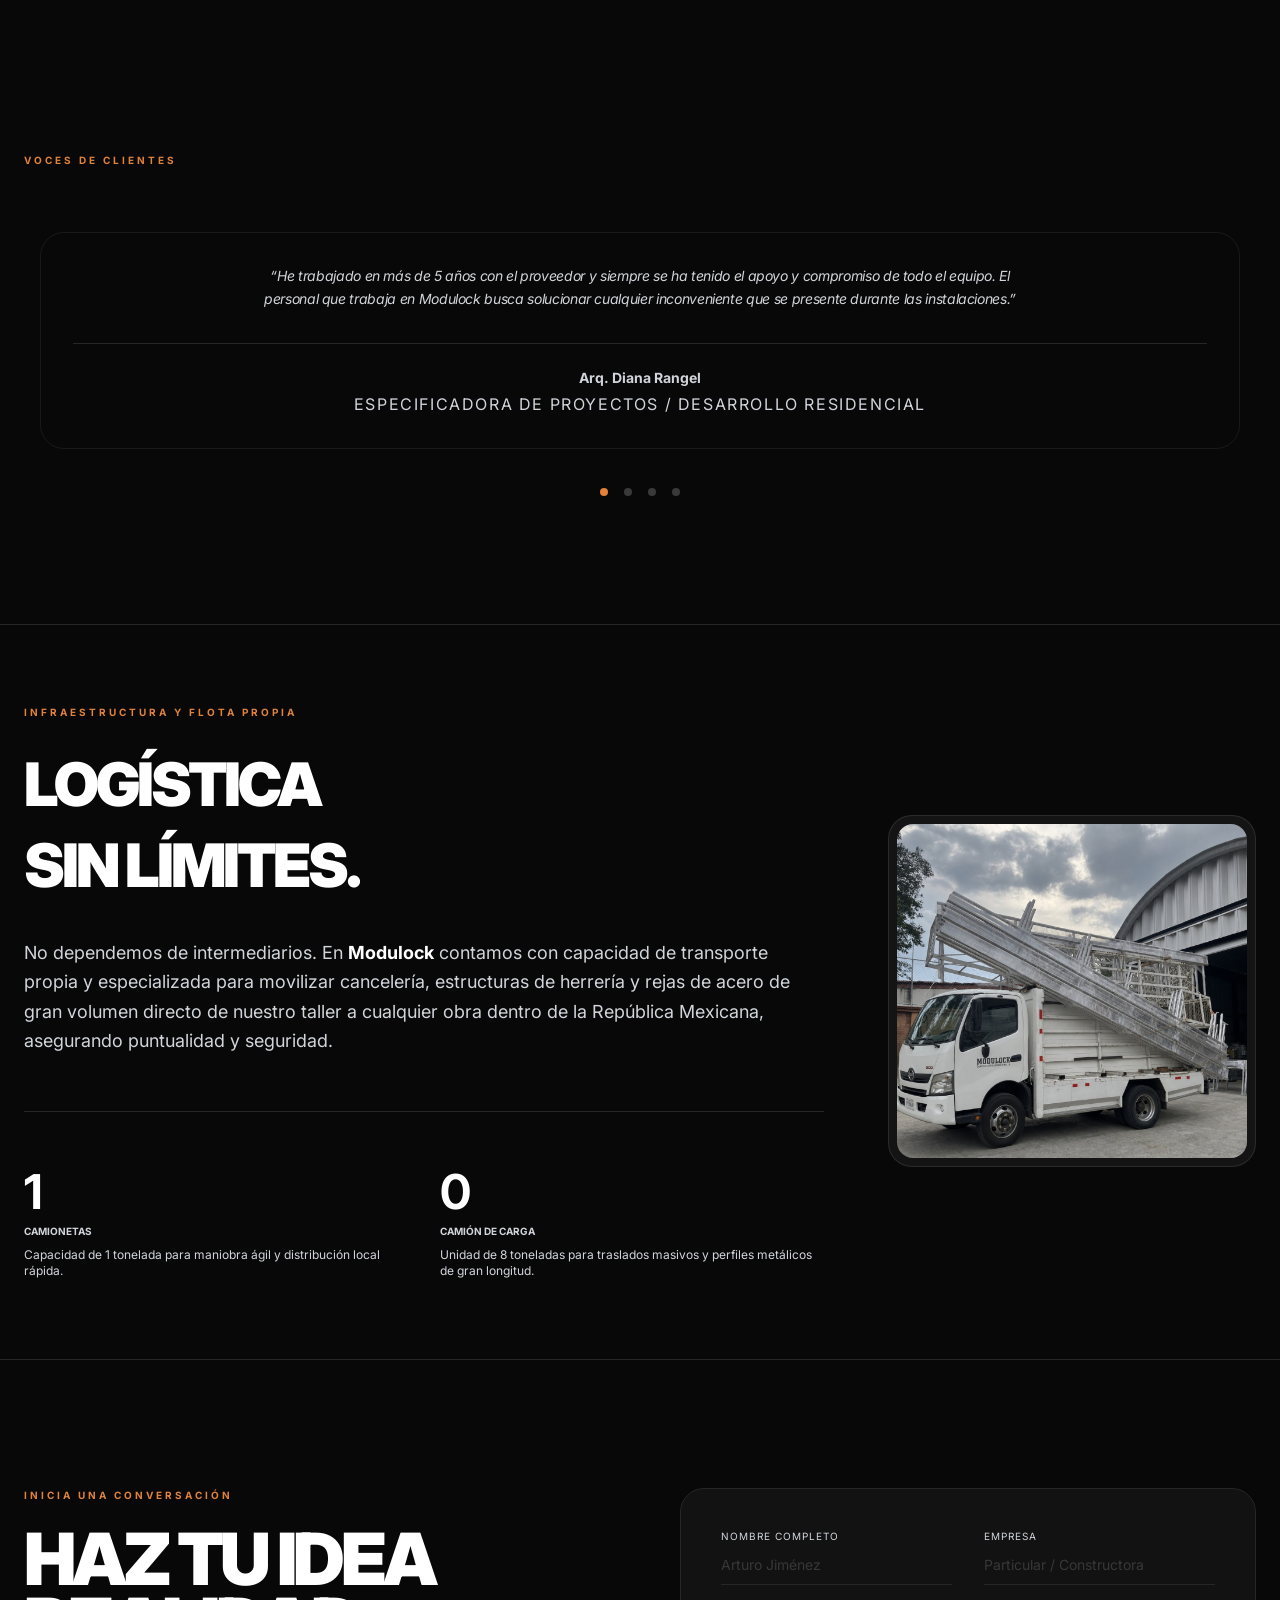
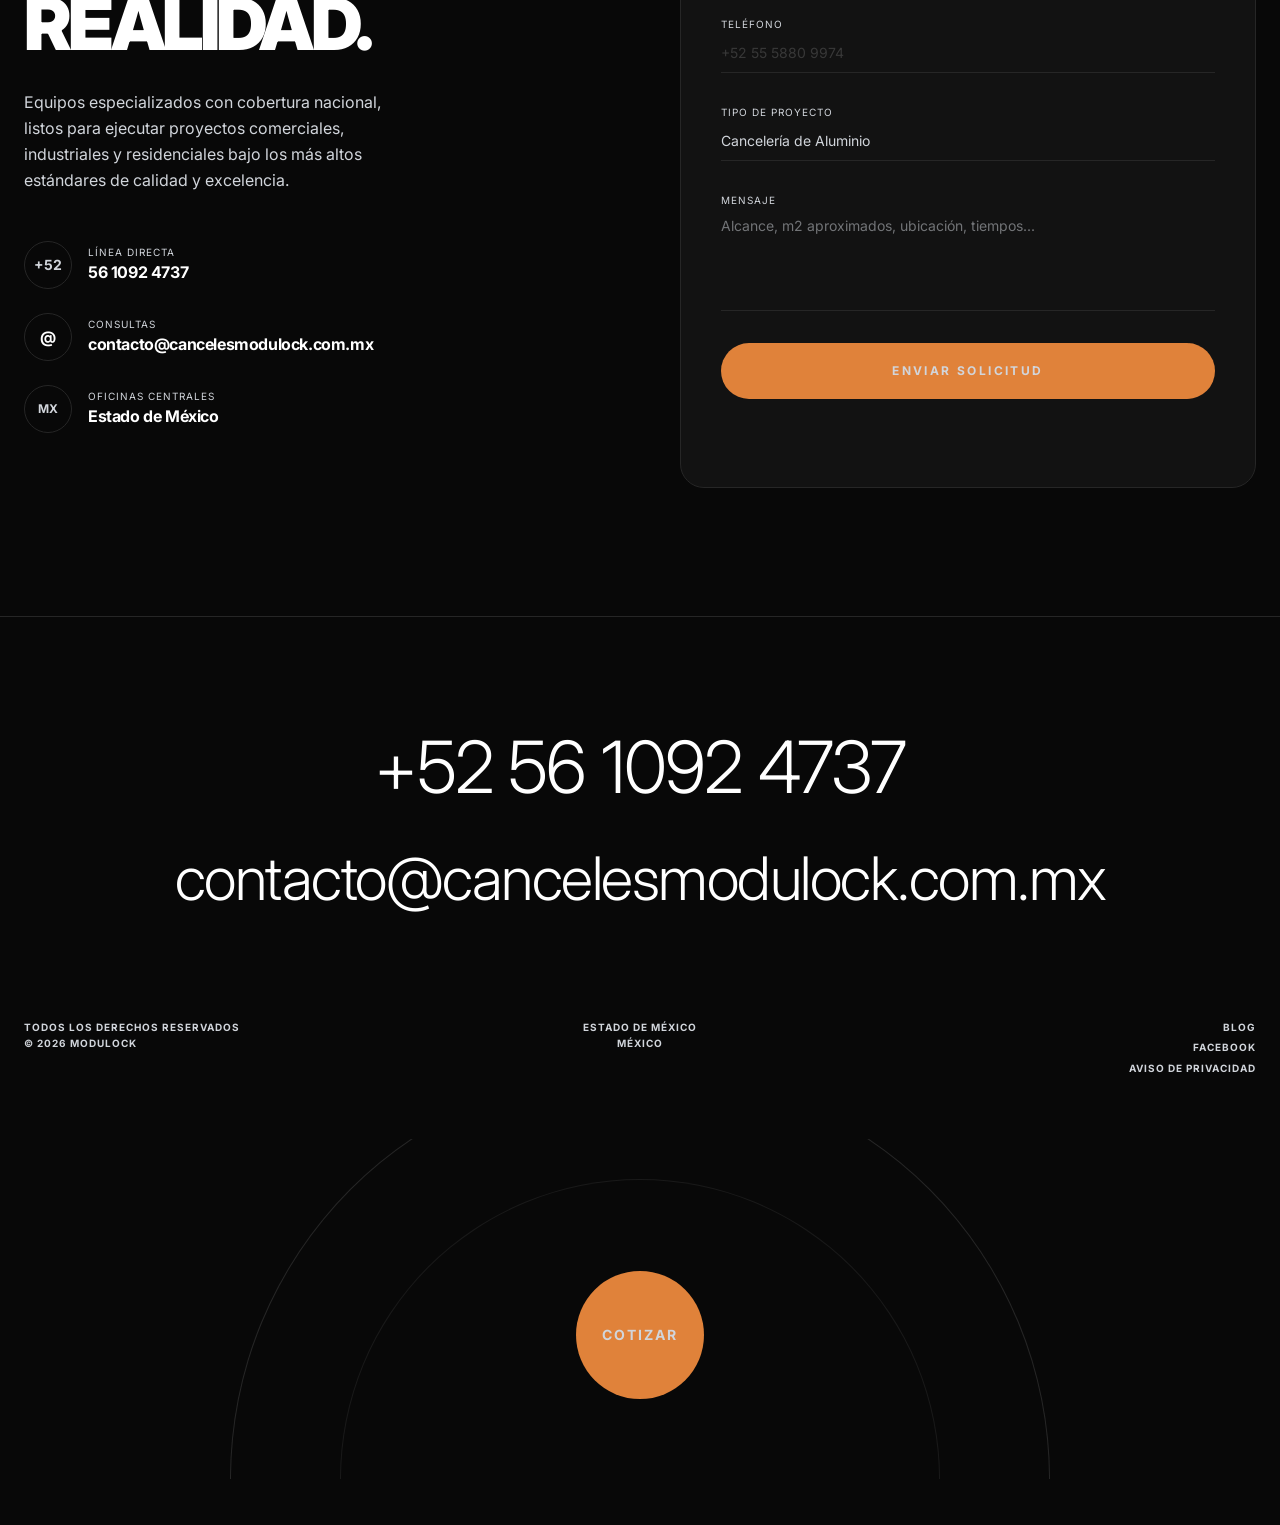
==== commit a2b7b1cf: "Remover viñeta de diseños perimetrales a medida con postes de Reja de Acero" ====
--- a/index.html
+++ b/index.html
@@ -589,7 +589,6 @@
                                     <li class="flex items-start gap-3"><span class="text-primary mt-1">▸</span>Paneles de reja de acero electrosoldada con especificaciones de calidad Modulock</li>
                                     <li class="flex items-start gap-3"><span class="text-primary mt-1">▸</span>Recubrimiento de poliéster termoendurecido anticorrosión de alta especificación</li>
                                     <li class="flex items-start gap-3"><span class="text-primary mt-1">▸</span>Fijaciones ocultas y herrajes de seguridad anti-vandalismo propios</li>
-                                    <li class="flex items-start gap-3"><span class="text-primary mt-1">▸</span>Diseños perimetrales a medida con postes y accesorios Modulock</li>
                                 </ul>
                                 <a href="#contact" class="inline-block mt-6 text-[10px] font-bold uppercase tracking-[0.2em] text-primary hover:opacity-80 transition-opacity">Solicitar cotización →</a>
                             </div>
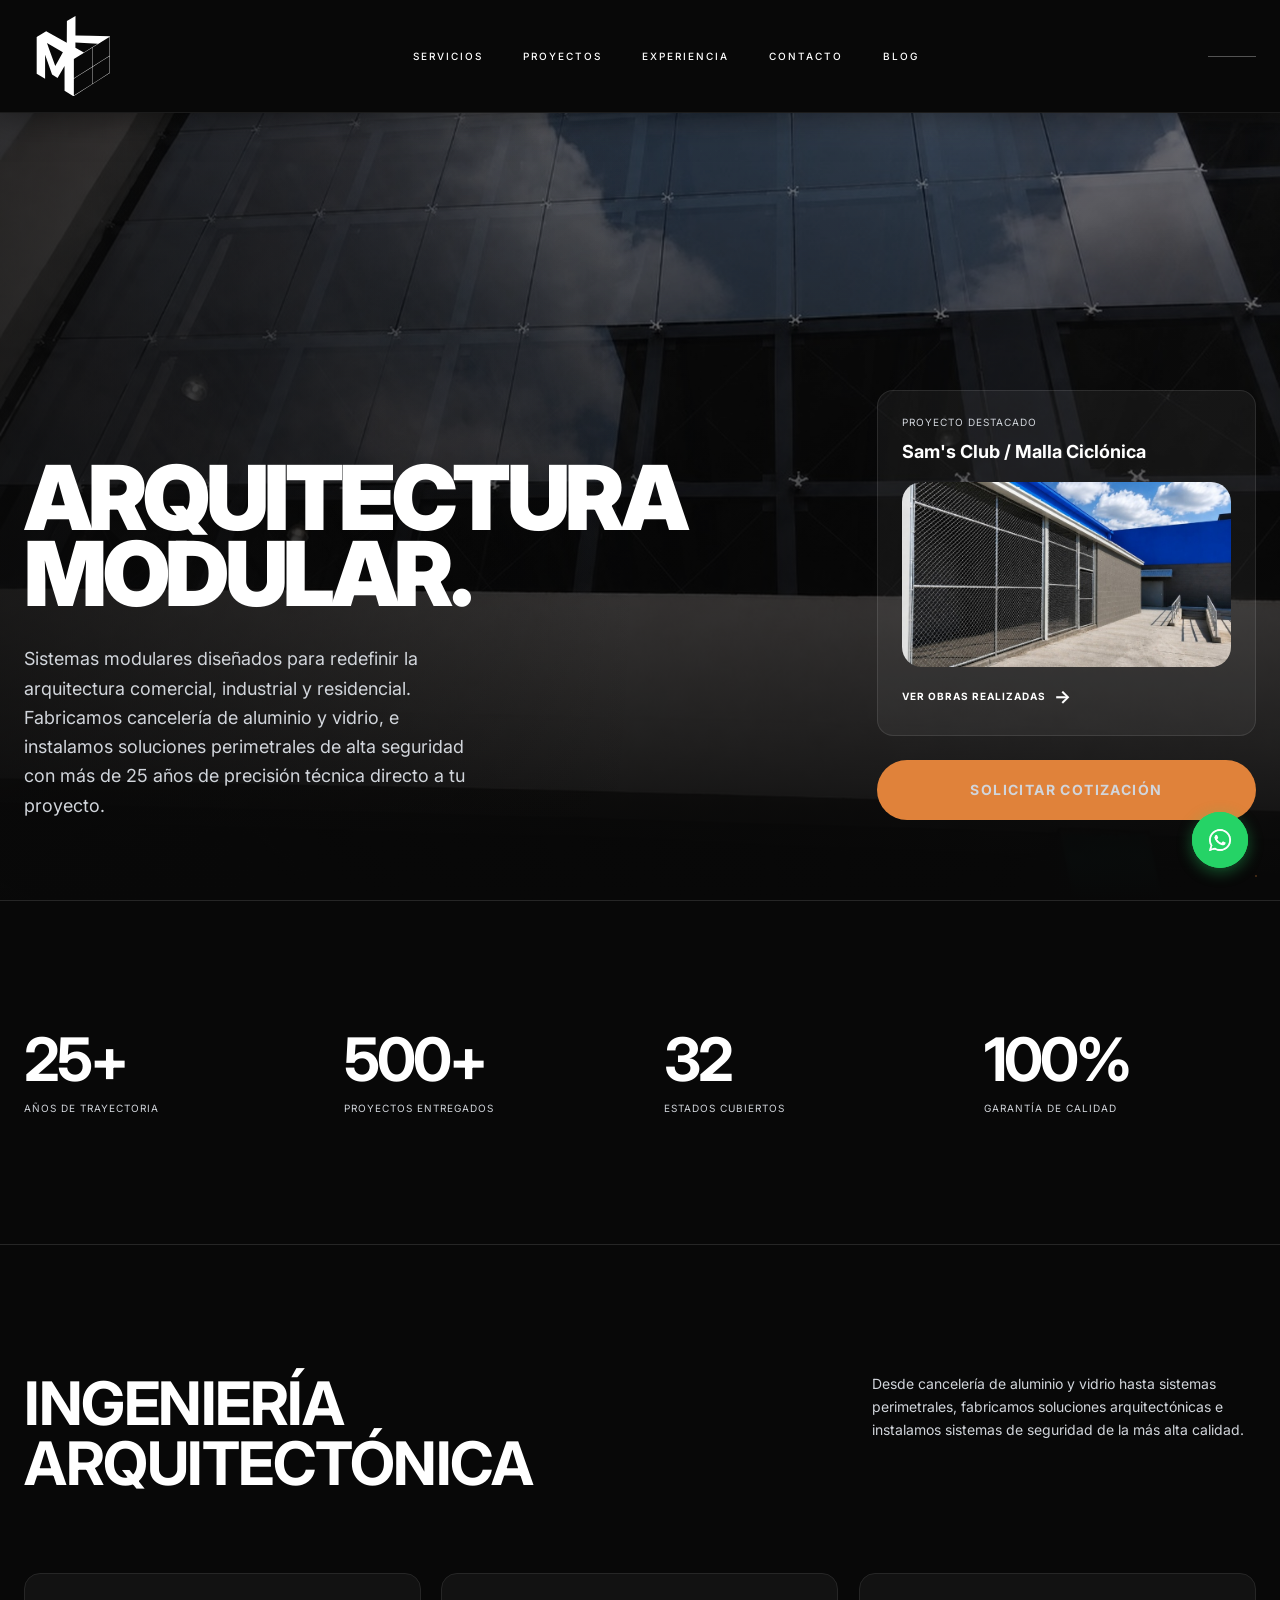
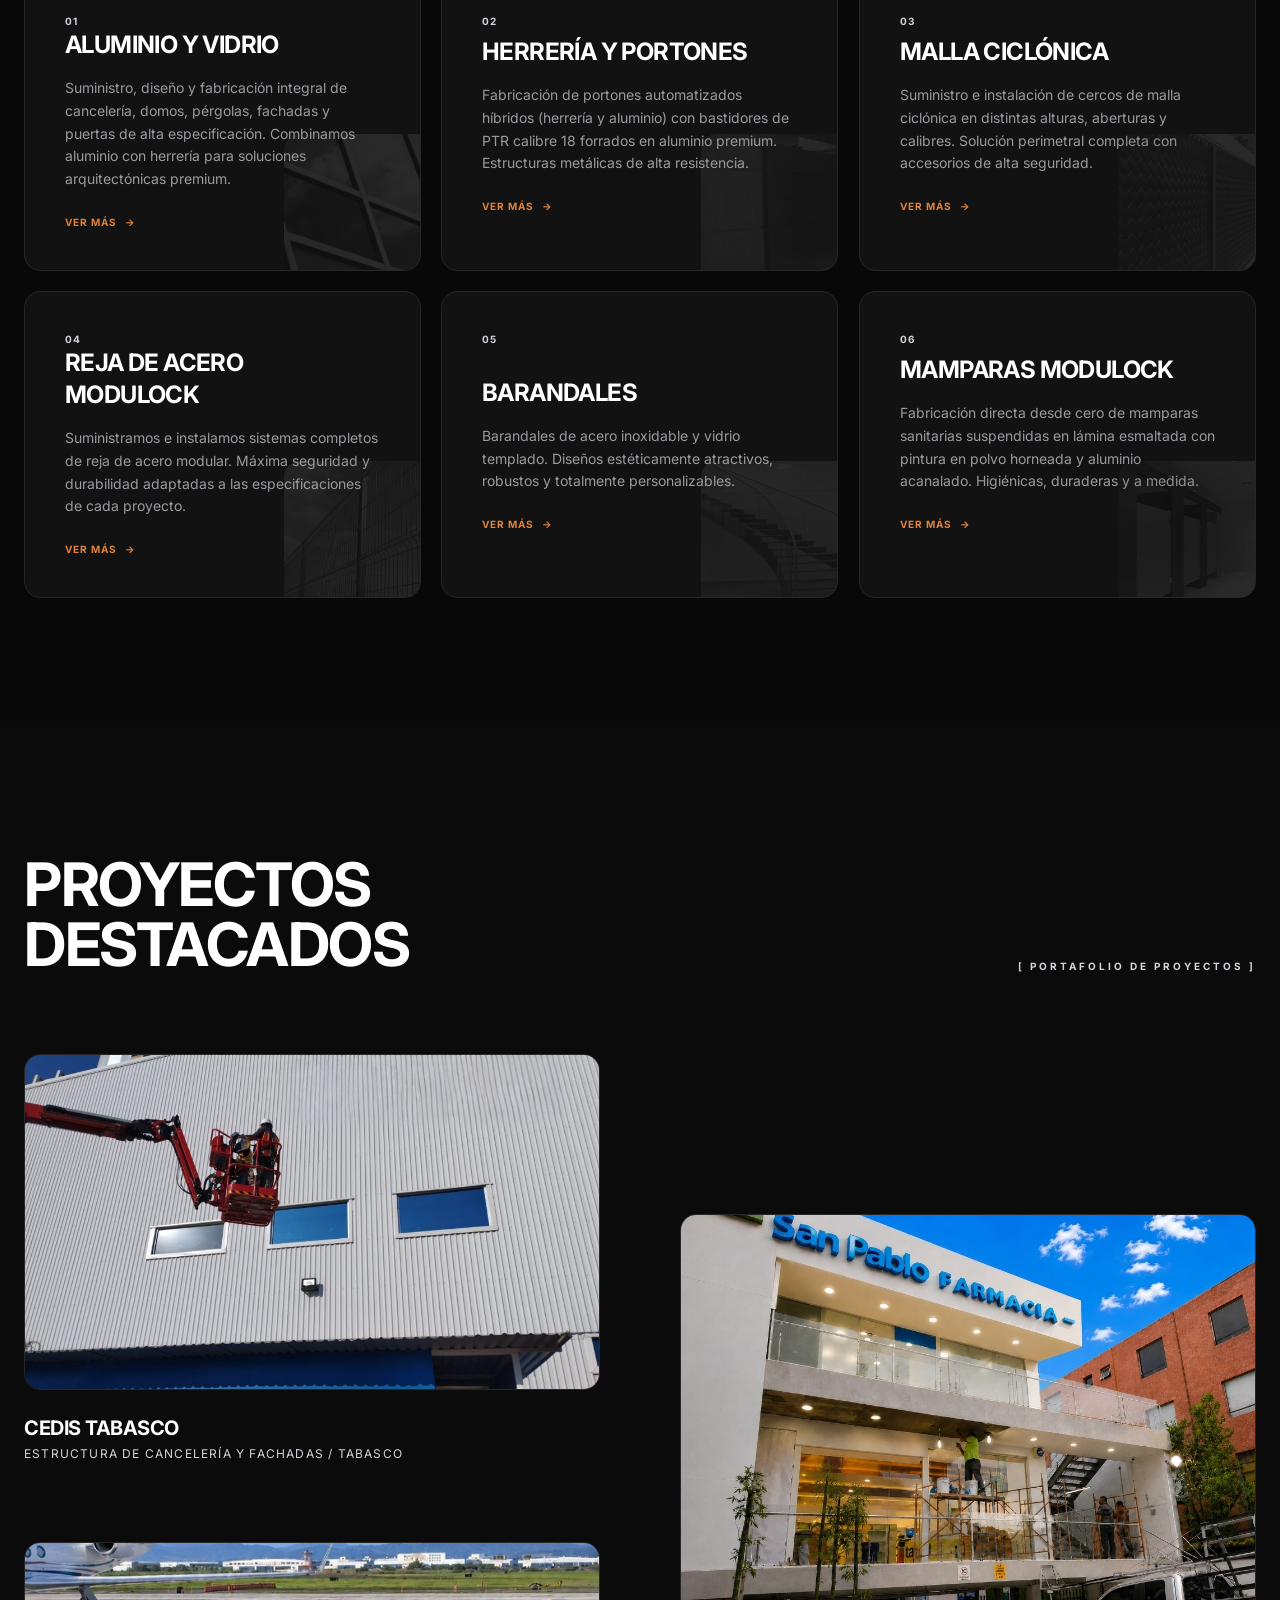
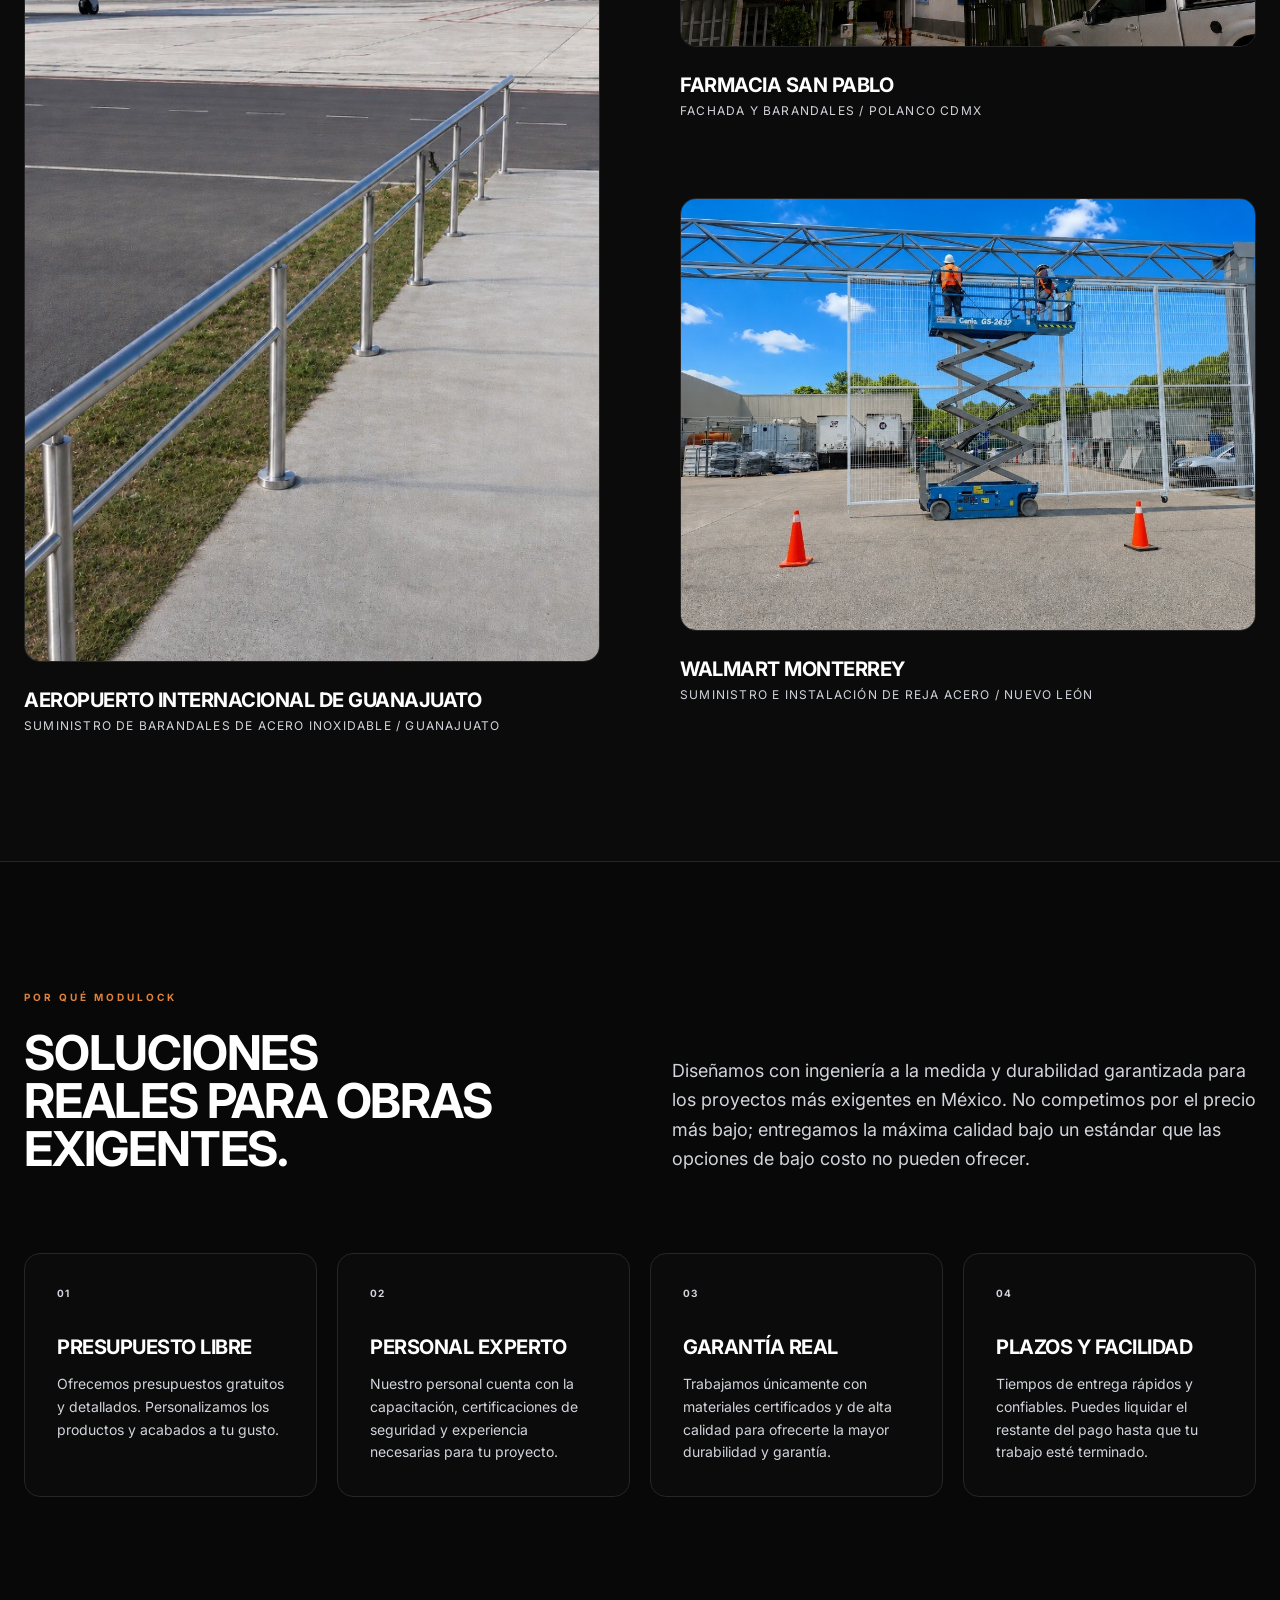
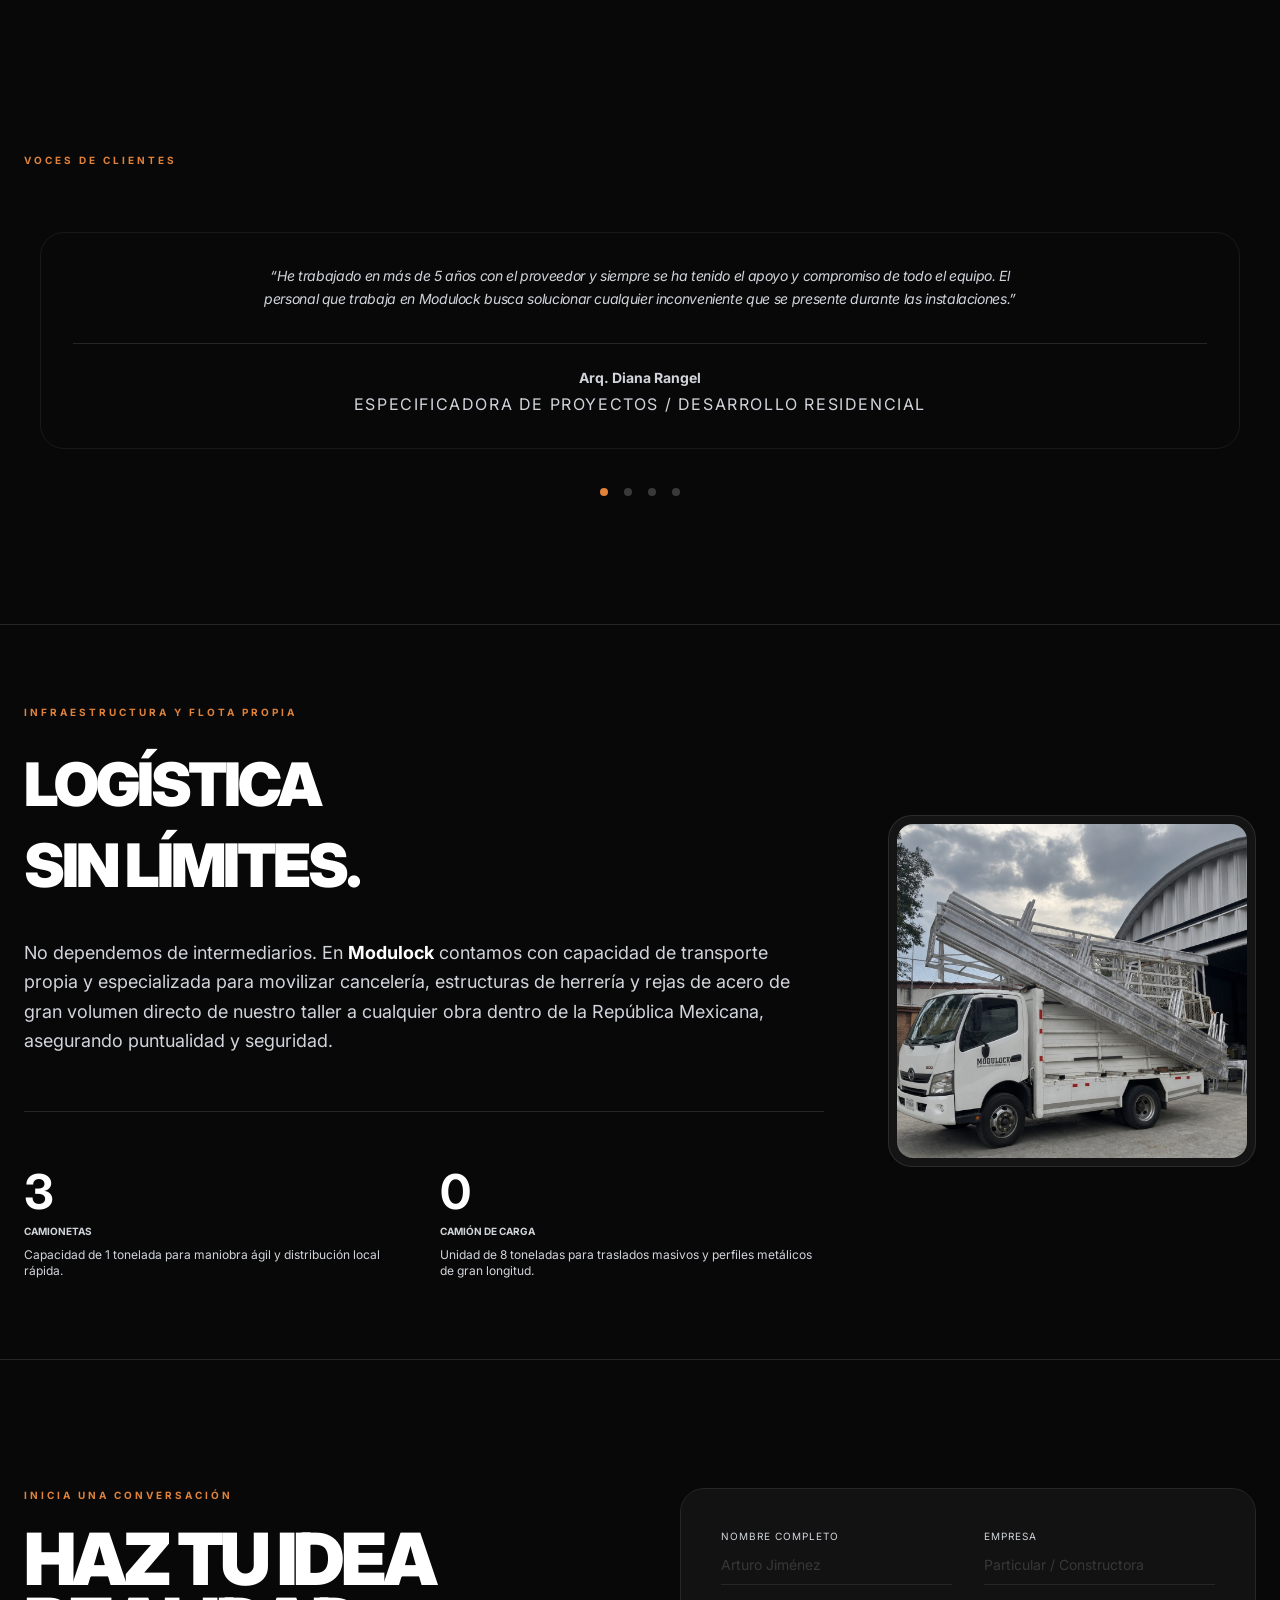
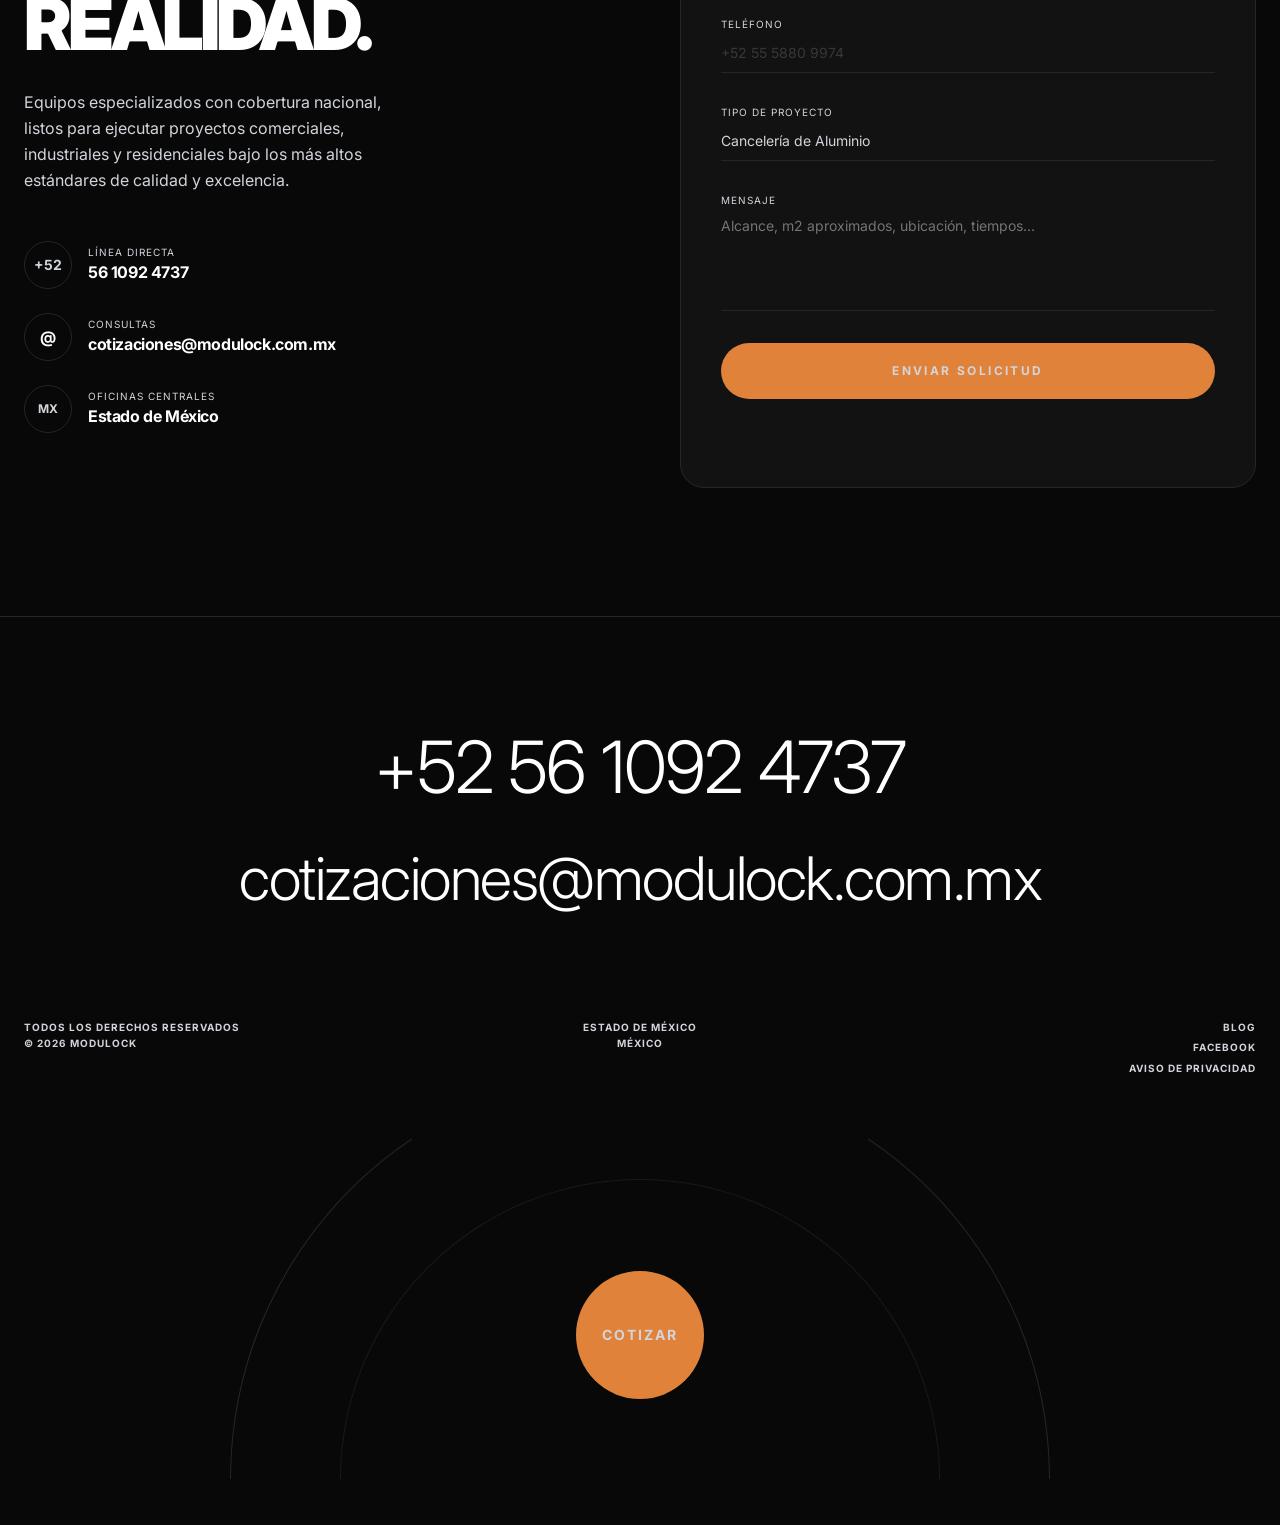
==== commit bd7d1fe4: "Mostrar fotos de galeria de proyectos a color por defecto" ====
--- a/index.html
+++ b/index.html
@@ -6,7 +6,7 @@
     <title>Modulock — Cancelería de Aluminio, Vidrio y Sistemas de Seguridad Premium</title>
     <meta name="theme-color" content="#080808"/>
     <meta name="description" content="Más de 25 años fabricando cancelería de aluminio e instalando sistemas de malla ciclónica y reja de acero Modulock para desarrollos comerciales, industriales y residenciales en México."/>
-    <link rel="canonical" href="https://cancelesmodulock.com.mx/" />
+    <link rel="canonical" href="https://modulock.com.mx/" />
 
     <!-- Favicons -->
     <link rel="icon" type="image/svg+xml" href="assets/favicon.svg?v=3" />
@@ -17,14 +17,14 @@
     <meta property="og:site_name" content="Modulock"/>
     <meta property="og:title" content="Modulock — Cancelería de Aluminio, Vidrio y Sistemas de Seguridad Premium"/>
     <meta property="og:description" content="Más de 25 años fabricando cancelería de aluminio e instalando sistemas de malla ciclónica y reja de acero Modulock para desarrollos comerciales, industriales y residenciales en México."/>
-    <meta property="og:url" content="https://cancelesmodulock.com.mx/"/>
-    <meta property="og:image" content="https://cancelesmodulock.com.mx/assets/ML-BlancoNAranja.png"/>
+    <meta property="og:url" content="https://modulock.com.mx/"/>
+    <meta property="og:image" content="https://modulock.com.mx/assets/ML-BlancoNAranja.png"/>
 
     <!-- Twitter Card Metadata -->
     <meta name="twitter:card" content="summary_large_image"/>
     <meta name="twitter:title" content="Modulock — Cancelería de Aluminio, Vidrio y Sistemas de Seguridad Premium"/>
     <meta name="twitter:description" content="Más de 25 años fabricando cancelería de aluminio e instalando sistemas de malla ciclónica y reja de acero Modulock para desarrollos comerciales, industriales y residenciales en México."/>
-    <meta name="twitter:image" content="https://cancelesmodulock.com.mx/assets/ML-BlancoNAranja.png"/>
+    <meta name="twitter:image" content="https://modulock.com.mx/assets/ML-BlancoNAranja.png"/>
 
     <!-- Structured Data JSON-LD (Local Business / Contractor) -->
     <script type="application/ld+json">
@@ -34,11 +34,11 @@
       "name": "Modulock",
       "alternateName": "Grupo CAAM Modulock",
       "description": "Fabricación de cancelería de aluminio y mamparas sanitarias, e instalación de sistemas de seguridad perimetral, reja de acero Modulock y malla ciclónica en México.",
-      "url": "https://cancelesmodulock.com.mx/",
-      "logo": "https://cancelesmodulock.com.mx/assets/ML-BlancoNAranja.png",
-      "image": "https://cancelesmodulock.com.mx/assets/hero-bg.jpg",
+      "url": "https://modulock.com.mx/",
+      "logo": "https://modulock.com.mx/assets/ML-BlancoNAranja.png",
+      "image": "https://modulock.com.mx/assets/hero-bg.jpg",
       "telephone": "+52-55-5880-9974",
-      "email": "contacto@cancelesmodulock.com.mx",
+      "email": "cotizaciones@modulock.com.mx",
       "address": {
         "@type": "PostalAddress",
         "streetAddress": "Cuauhtémoc 19, San Juan Atlamica",
@@ -897,7 +897,7 @@
                         <!-- Project 1 -->
                         <div class="group cursor-pointer scroll-reveal project-card">
                             <div class="glow-ring overflow-hidden mb-6 rounded-2xl border border-border">
-                                <img src="assets/cedis-tabasco.jpg?v=2" alt="Detalle de cancelería de aluminio y vidrio en obra industrial CEDIS Tabasco" width="960" height="576" loading="lazy" class="w-full aspect-[5/3] object-cover grayscale group-hover:grayscale-0 group-hover:scale-[1.01] transition-all duration-1000"/>
+                                <img src="assets/cedis-tabasco.jpg?v=2" alt="Detalle de cancelería de aluminio y vidrio en obra industrial CEDIS Tabasco" width="960" height="576" loading="lazy" class="w-full aspect-[5/3] object-cover group-hover:scale-[1.01] transition-all duration-1000"/>
                             </div>
                             <div class="flex justify-between items-start">
                                 <div>
@@ -910,7 +910,7 @@
                         <!-- Project 2 -->
                         <div class="group cursor-pointer scroll-reveal project-card" style="transition-delay: 0.1s;">
                             <div class="glow-ring overflow-hidden mb-6 rounded-2xl border border-border">
-                                <img src="assets/aeropuerto-guanajuato.jpg?v=4" alt="Barandal de acero inoxidable en terminal del Aeropuerto Internacional de Guanajuato" width="960" height="1200" loading="lazy" class="w-full aspect-[4/5] object-cover grayscale group-hover:grayscale-0 group-hover:scale-[1.03] transition-all duration-1000"/>
+                                <img src="assets/aeropuerto-guanajuato.jpg?v=4" alt="Barandal de acero inoxidable en terminal del Aeropuerto Internacional de Guanajuato" width="960" height="1200" loading="lazy" class="w-full aspect-[4/5] object-cover group-hover:scale-[1.03] transition-all duration-1000"/>
                             </div>
                             <div class="flex justify-between items-start">
                                 <div>
@@ -928,7 +928,7 @@
                         <!-- Project 3 -->
                         <div class="group cursor-pointer scroll-reveal project-card" style="transition-delay: 0.2s;">
                             <div class="glow-ring overflow-hidden mb-6 rounded-2xl border border-border">
-                                <img src="assets/farmacia-san-pablo.jpg?v=3" alt="Detalle de cancelería de aluminio, vidrio y barandal de cristal templado en Farmacia San Pablo" width="960" height="720" loading="lazy" class="w-full aspect-[4/3] object-cover grayscale group-hover:grayscale-0 group-hover:scale-[1.01] transition-all duration-1000"/>
+                                <img src="assets/farmacia-san-pablo.jpg?v=3" alt="Detalle de cancelería de aluminio, vidrio y barandal de cristal templado en Farmacia San Pablo" width="960" height="720" loading="lazy" class="w-full aspect-[4/3] object-cover group-hover:scale-[1.01] transition-all duration-1000"/>
                             </div>
                             <div class="flex justify-between items-start">
                                 <div>
@@ -941,7 +941,7 @@
                         <!-- Project 4 -->
                         <div class="group cursor-pointer scroll-reveal project-card" style="transition-delay: 0.3s;">
                             <div class="glow-ring overflow-hidden mb-6 rounded-2xl border border-border">
-                                <img src="assets/walmart-monterrey.jpg?v=2" alt="Suministro e instalación de reja de acero modular para exteriores en Walmart Monterrey" width="960" height="720" loading="lazy" class="w-full aspect-[4/3] object-cover grayscale group-hover:grayscale-0 group-hover:scale-[1.01] transition-all duration-1000"/>
+                                <img src="assets/walmart-monterrey.jpg?v=2" alt="Suministro e instalación de reja de acero modular para exteriores en Walmart Monterrey" width="960" height="720" loading="lazy" class="w-full aspect-[4/3] object-cover group-hover:scale-[1.01] transition-all duration-1000"/>
                             </div>
                             <div class="flex justify-between items-start">
                                 <div>
@@ -1164,11 +1164,11 @@
                             </a>
                             
                             <!-- Email -->
-                            <a href="mailto:contacto@cancelesmodulock.com.mx" class="flex items-center gap-4 group">
+                            <a href="mailto:cotizaciones@modulock.com.mx" class="flex items-center gap-4 group">
                                 <div class="size-12 border border-border rounded-full flex items-center justify-center font-bold group-hover:bg-primary group-hover:text-primary-foreground group-hover:border-primary group-hover:shadow-[0_0_25px_-2px_rgba(245,165,92,0.6)] transition-all">@</div>
                                 <div>
                                     <div class="text-[10px] text-muted-foreground uppercase tracking-widest">Consultas</div>
-                                    <div class="font-bold tracking-tight">contacto@cancelesmodulock.com.mx</div>
+                                    <div class="font-bold tracking-tight">cotizaciones@modulock.com.mx</div>
                                 </div>
                             </a>
                             
@@ -1230,7 +1230,7 @@
                 <!-- Main big contacts -->
                 <div class="text-center space-y-3 scroll-reveal">
                     <a href="tel:+525610924737" class="block text-[clamp(1.5rem,7vw,4.5rem)] font-light tracking-tight hover:text-primary transition-colors break-words">+52 56 1092 4737</a>
-                    <a href="mailto:contacto@cancelesmodulock.com.mx" class="block text-[clamp(1.25rem,6vw,3.75rem)] font-light tracking-tight hover:text-primary transition-colors break-all">contacto@cancelesmodulock.com.mx</a>
+                    <a href="mailto:cotizaciones@modulock.com.mx" class="block text-[clamp(1.25rem,6vw,3.75rem)] font-light tracking-tight hover:text-primary transition-colors break-all">cotizaciones@modulock.com.mx</a>
                 </div>
                 
                 <!-- Fine print details -->
--- a/styles.css
+++ b/styles.css
@@ -1029,8 +1029,8 @@
 /* WhatsApp Floating Button */
 .whatsapp-btn-float {
     position: fixed;
-    bottom: 7rem; /* Stacked above the phone call button */
-    right: 1.5rem;
+    bottom: 2rem;
+    right: 2rem;
     width: 3.5rem;
     height: 3.5rem;
     background-color: #25d366;
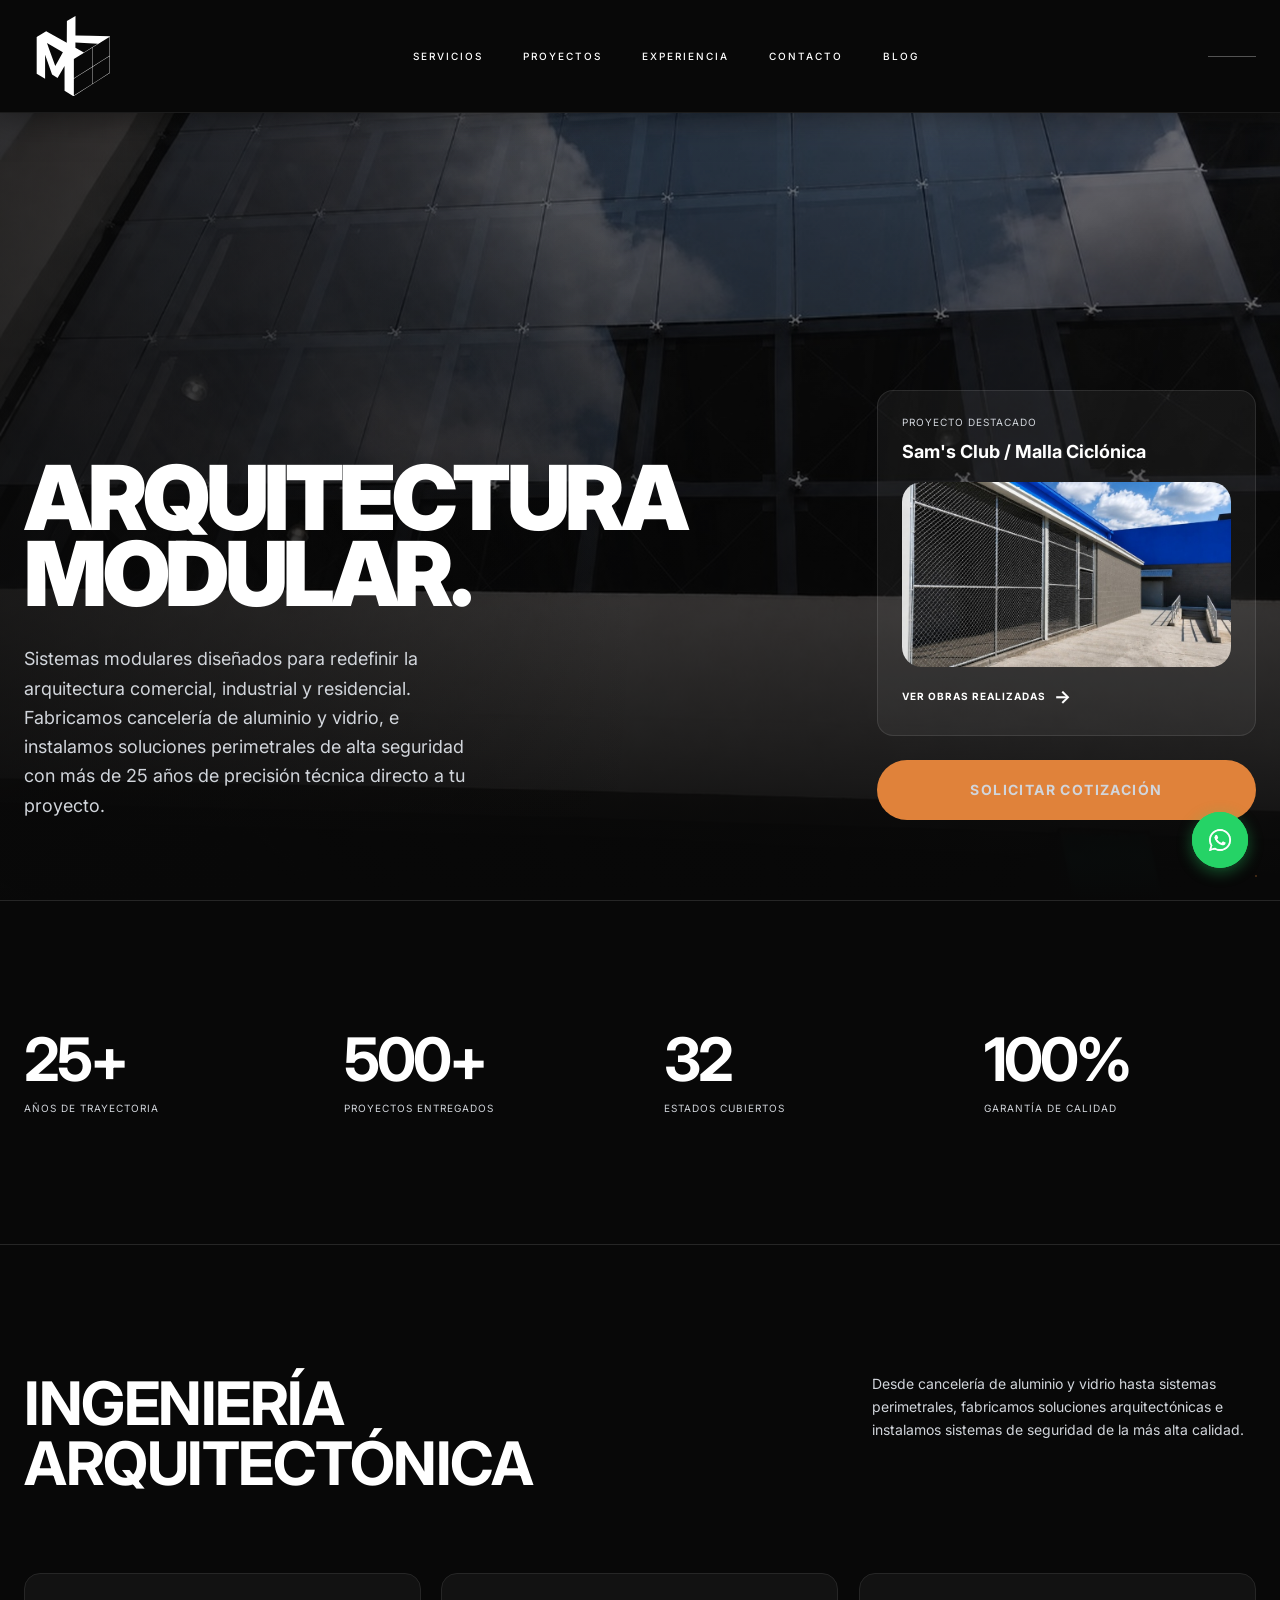
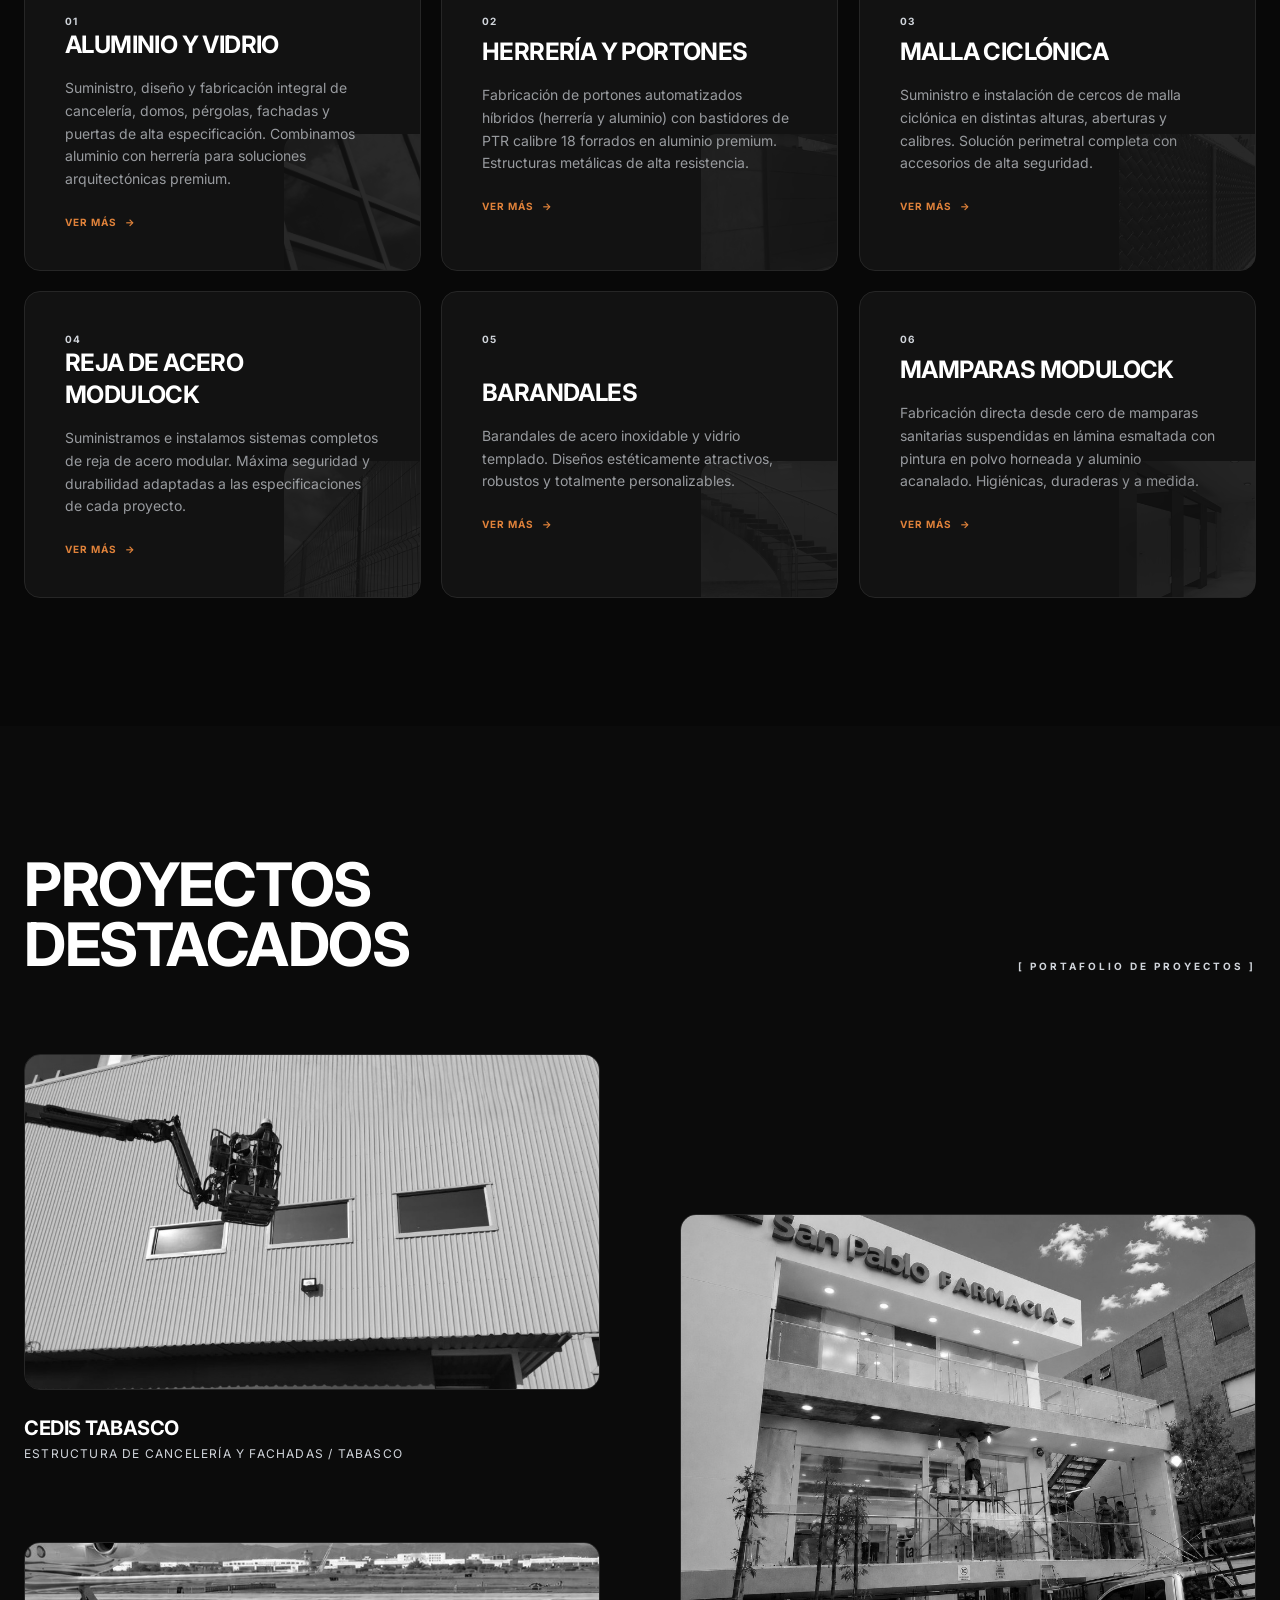
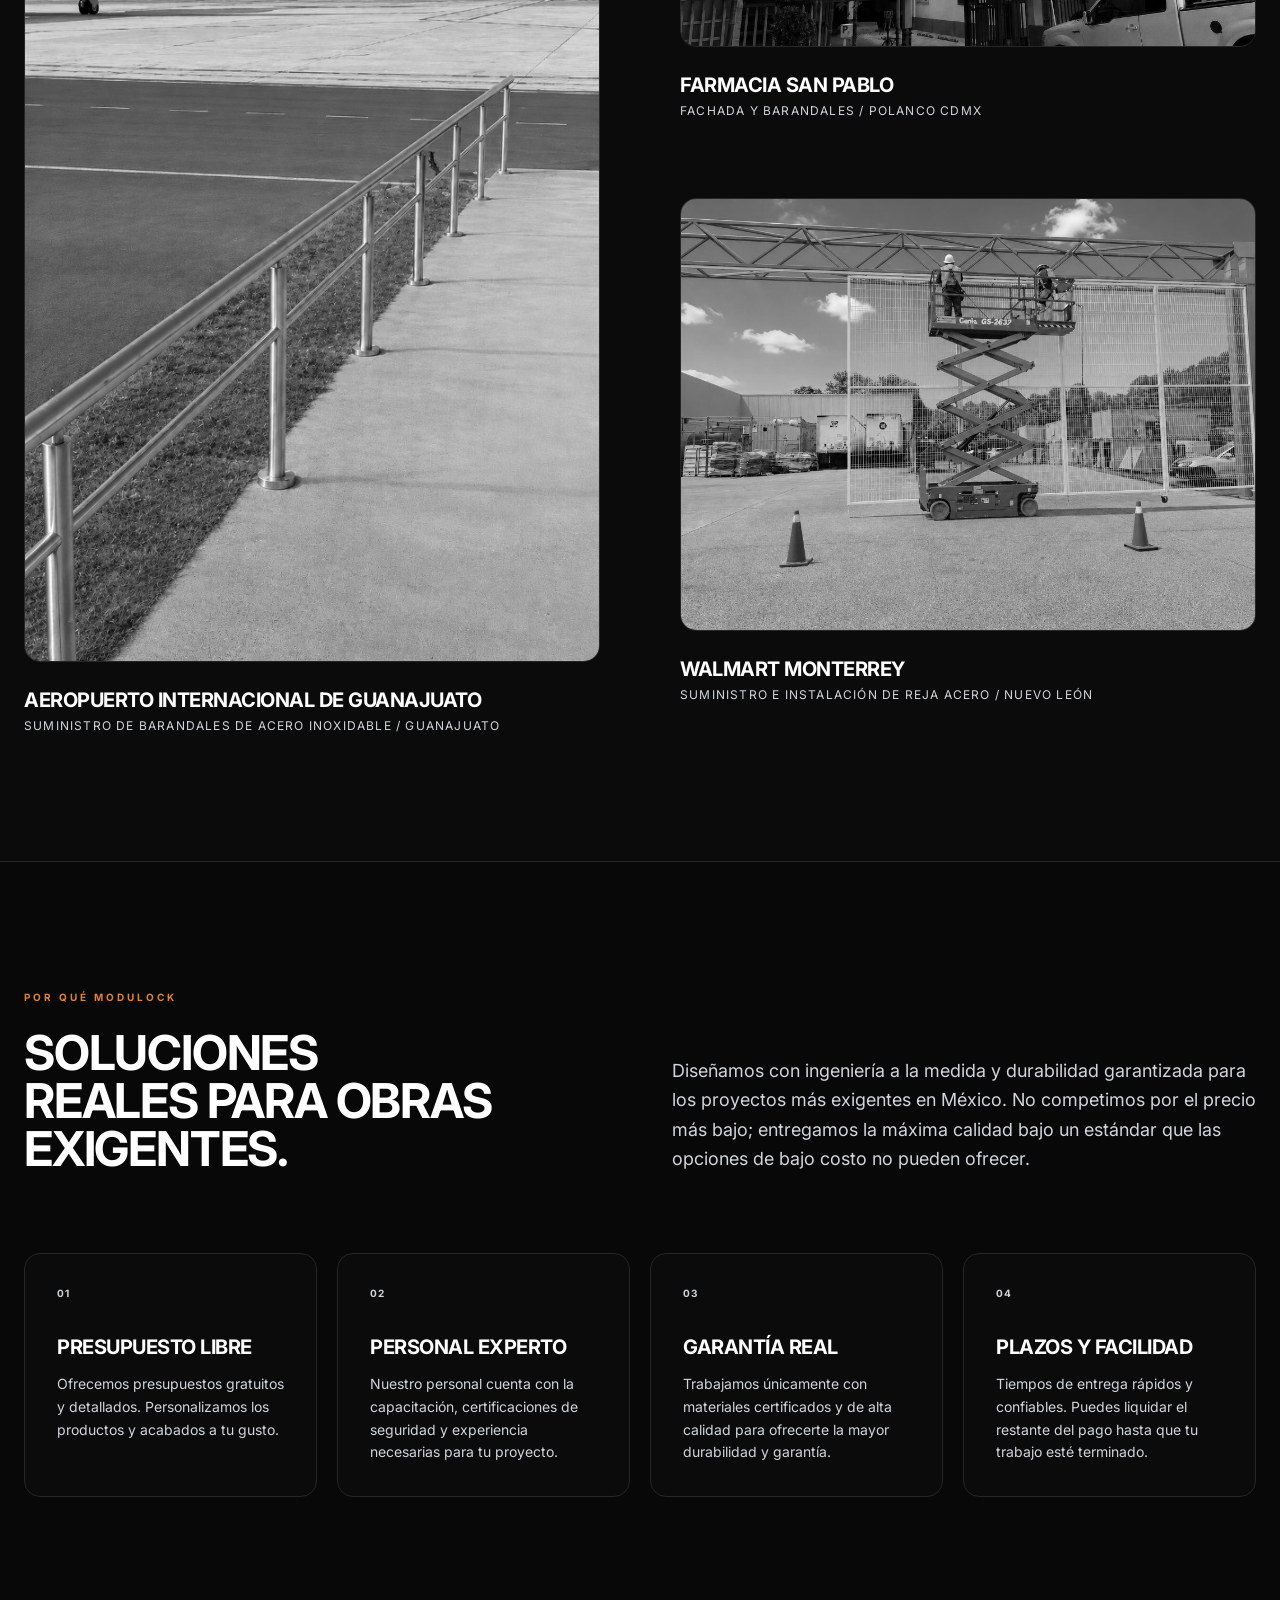
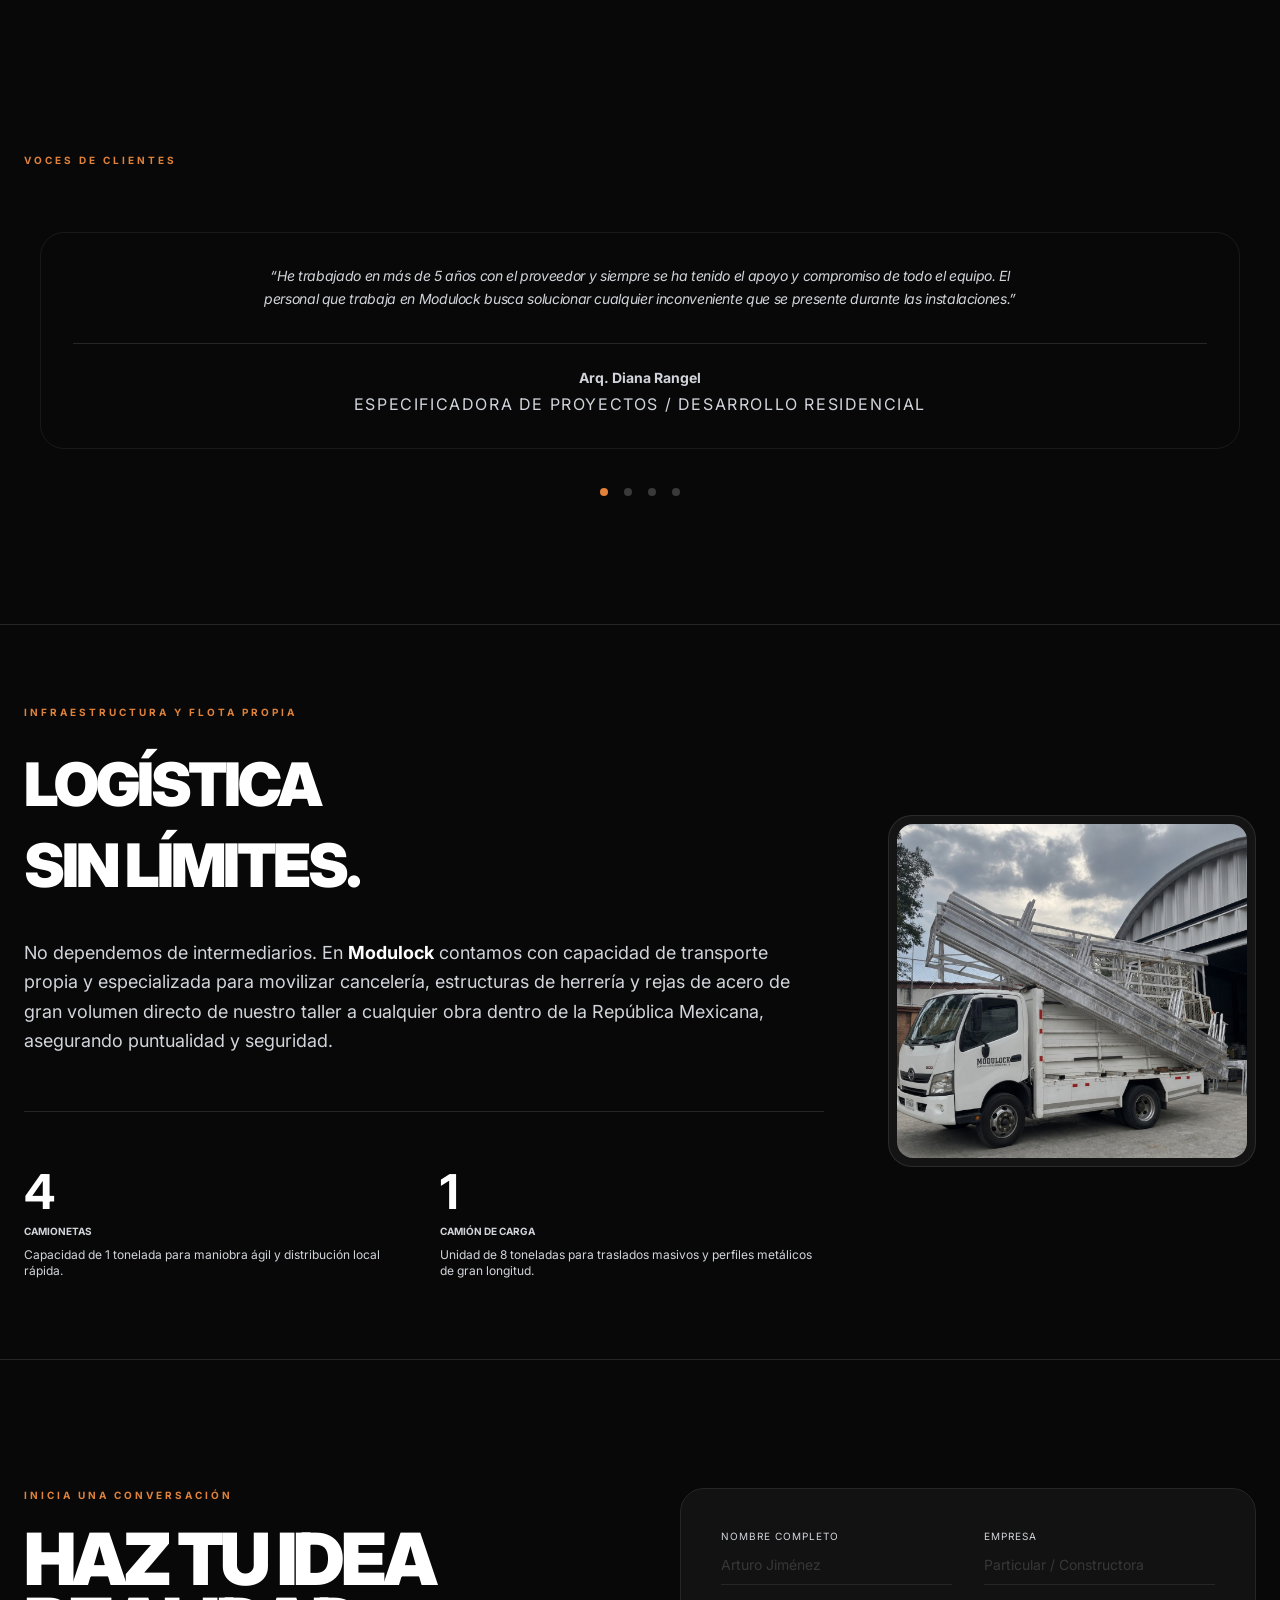
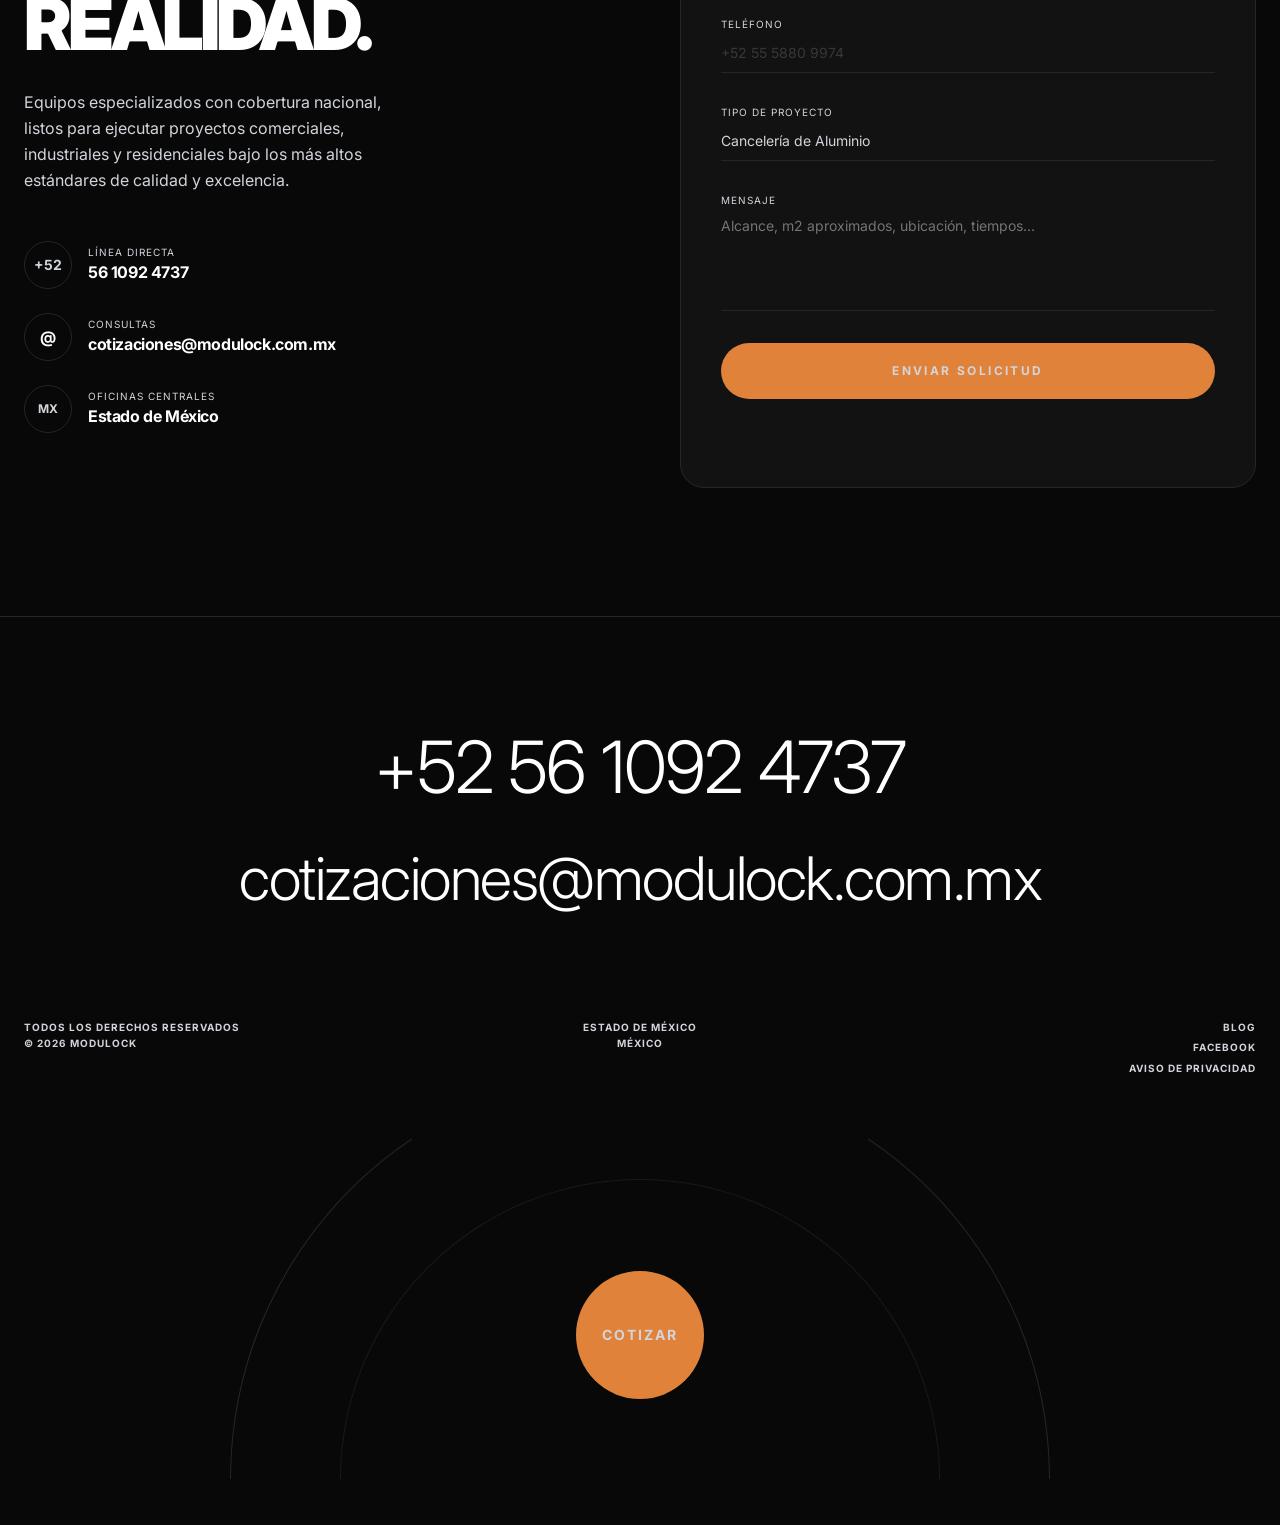
==== commit 9c71fc72: "Update canonical domain to modulock.com.mx and email to cotizaciones@modulock.com.mx" ====
--- a/index.html
+++ b/index.html
@@ -897,7 +897,7 @@
                         <!-- Project 1 -->
                         <div class="group cursor-pointer scroll-reveal project-card">
                             <div class="glow-ring overflow-hidden mb-6 rounded-2xl border border-border">
-                                <img src="assets/cedis-tabasco.jpg?v=2" alt="Detalle de cancelería de aluminio y vidrio en obra industrial CEDIS Tabasco" width="960" height="576" loading="lazy" class="w-full aspect-[5/3] object-cover group-hover:scale-[1.01] transition-all duration-1000"/>
+                                <img src="assets/cedis-tabasco.jpg?v=2" alt="Detalle de cancelería de aluminio y vidrio en obra industrial CEDIS Tabasco" width="960" height="576" loading="lazy" class="w-full aspect-[5/3] object-cover grayscale group-hover:grayscale-0 group-hover:scale-[1.01] transition-all duration-1000"/>
                             </div>
                             <div class="flex justify-between items-start">
                                 <div>
@@ -910,7 +910,7 @@
                         <!-- Project 2 -->
                         <div class="group cursor-pointer scroll-reveal project-card" style="transition-delay: 0.1s;">
                             <div class="glow-ring overflow-hidden mb-6 rounded-2xl border border-border">
-                                <img src="assets/aeropuerto-guanajuato.jpg?v=4" alt="Barandal de acero inoxidable en terminal del Aeropuerto Internacional de Guanajuato" width="960" height="1200" loading="lazy" class="w-full aspect-[4/5] object-cover group-hover:scale-[1.03] transition-all duration-1000"/>
+                                <img src="assets/aeropuerto-guanajuato.jpg?v=4" alt="Barandal de acero inoxidable en terminal del Aeropuerto Internacional de Guanajuato" width="960" height="1200" loading="lazy" class="w-full aspect-[4/5] object-cover grayscale group-hover:grayscale-0 group-hover:scale-[1.03] transition-all duration-1000"/>
                             </div>
                             <div class="flex justify-between items-start">
                                 <div>
@@ -928,7 +928,7 @@
                         <!-- Project 3 -->
                         <div class="group cursor-pointer scroll-reveal project-card" style="transition-delay: 0.2s;">
                             <div class="glow-ring overflow-hidden mb-6 rounded-2xl border border-border">
-                                <img src="assets/farmacia-san-pablo.jpg?v=3" alt="Detalle de cancelería de aluminio, vidrio y barandal de cristal templado en Farmacia San Pablo" width="960" height="720" loading="lazy" class="w-full aspect-[4/3] object-cover group-hover:scale-[1.01] transition-all duration-1000"/>
+                                <img src="assets/farmacia-san-pablo.jpg?v=3" alt="Detalle de cancelería de aluminio, vidrio y barandal de cristal templado en Farmacia San Pablo" width="960" height="720" loading="lazy" class="w-full aspect-[4/3] object-cover grayscale group-hover:grayscale-0 group-hover:scale-[1.01] transition-all duration-1000"/>
                             </div>
                             <div class="flex justify-between items-start">
                                 <div>
@@ -941,7 +941,7 @@
                         <!-- Project 4 -->
                         <div class="group cursor-pointer scroll-reveal project-card" style="transition-delay: 0.3s;">
                             <div class="glow-ring overflow-hidden mb-6 rounded-2xl border border-border">
-                                <img src="assets/walmart-monterrey.jpg?v=2" alt="Suministro e instalación de reja de acero modular para exteriores en Walmart Monterrey" width="960" height="720" loading="lazy" class="w-full aspect-[4/3] object-cover group-hover:scale-[1.01] transition-all duration-1000"/>
+                                <img src="assets/walmart-monterrey.jpg?v=2" alt="Suministro e instalación de reja de acero modular para exteriores en Walmart Monterrey" width="960" height="720" loading="lazy" class="w-full aspect-[4/3] object-cover grayscale group-hover:grayscale-0 group-hover:scale-[1.01] transition-all duration-1000"/>
                             </div>
                             <div class="flex justify-between items-start">
                                 <div>
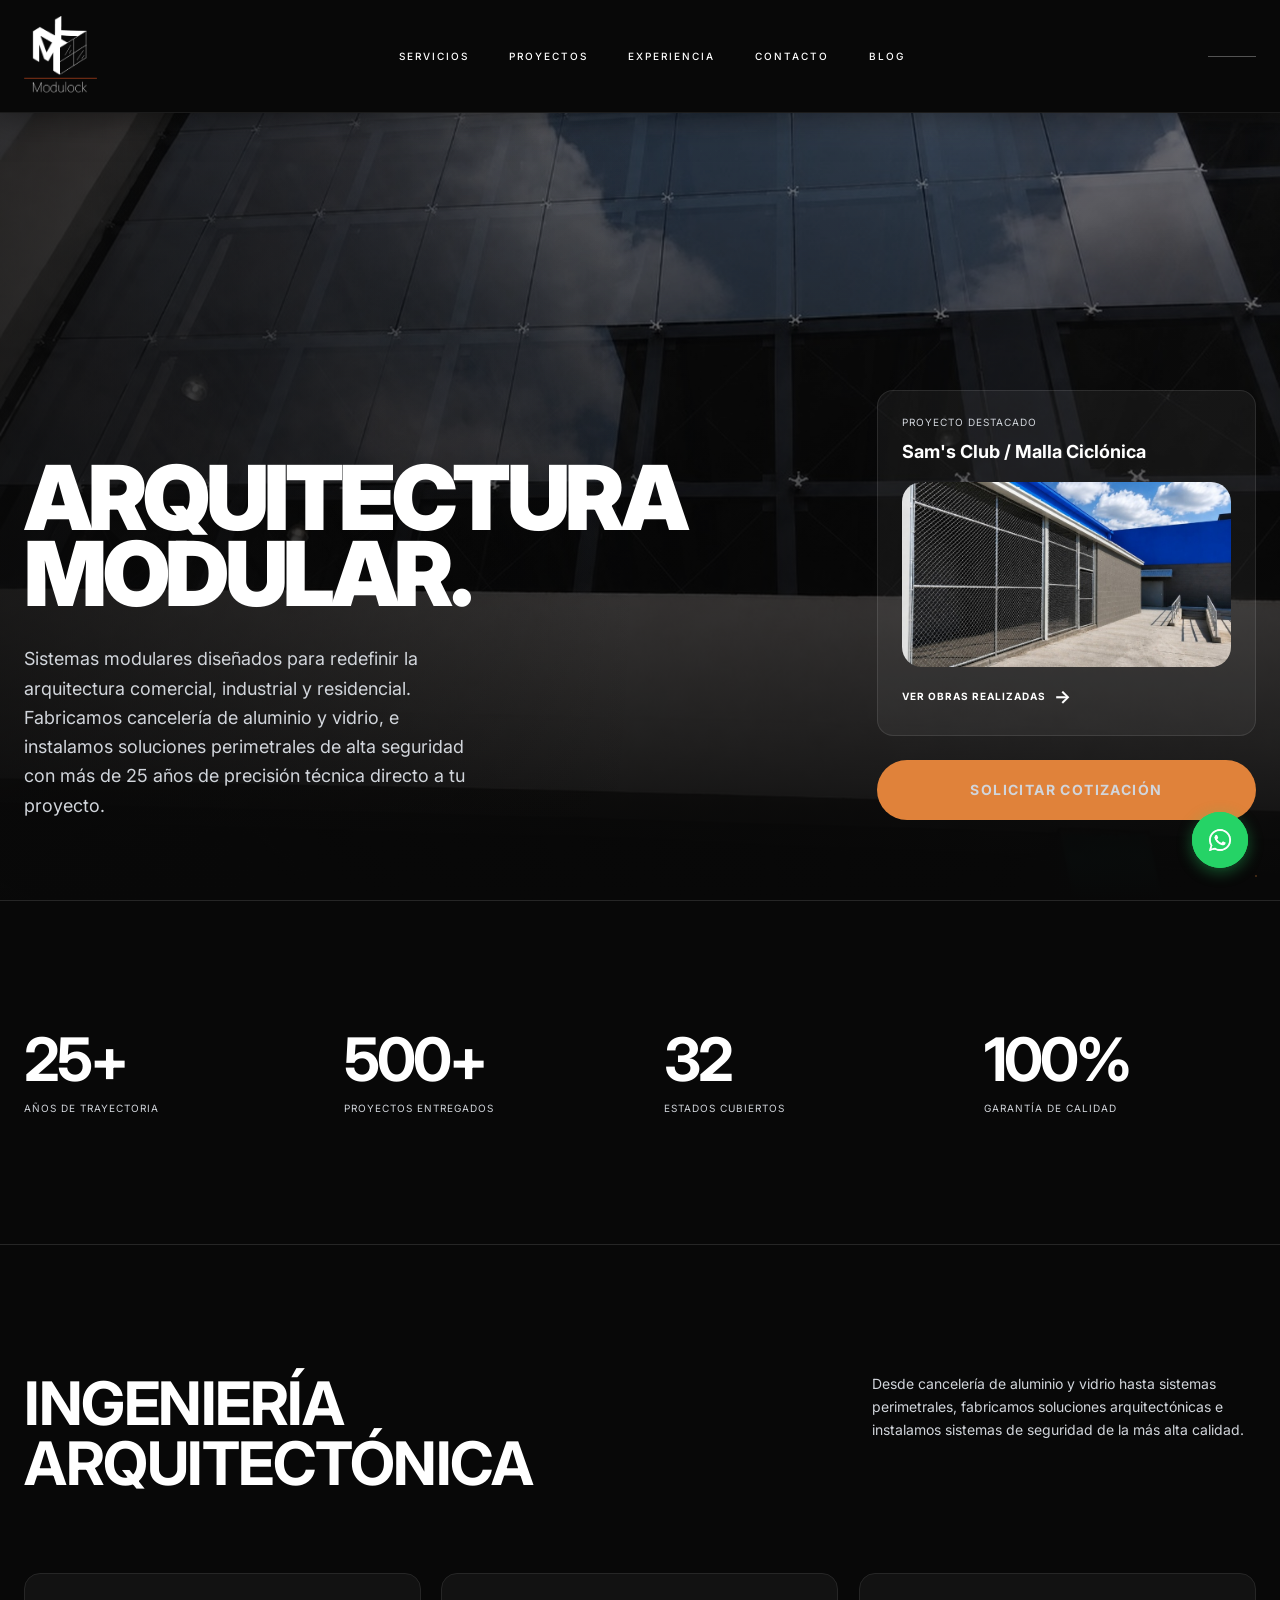
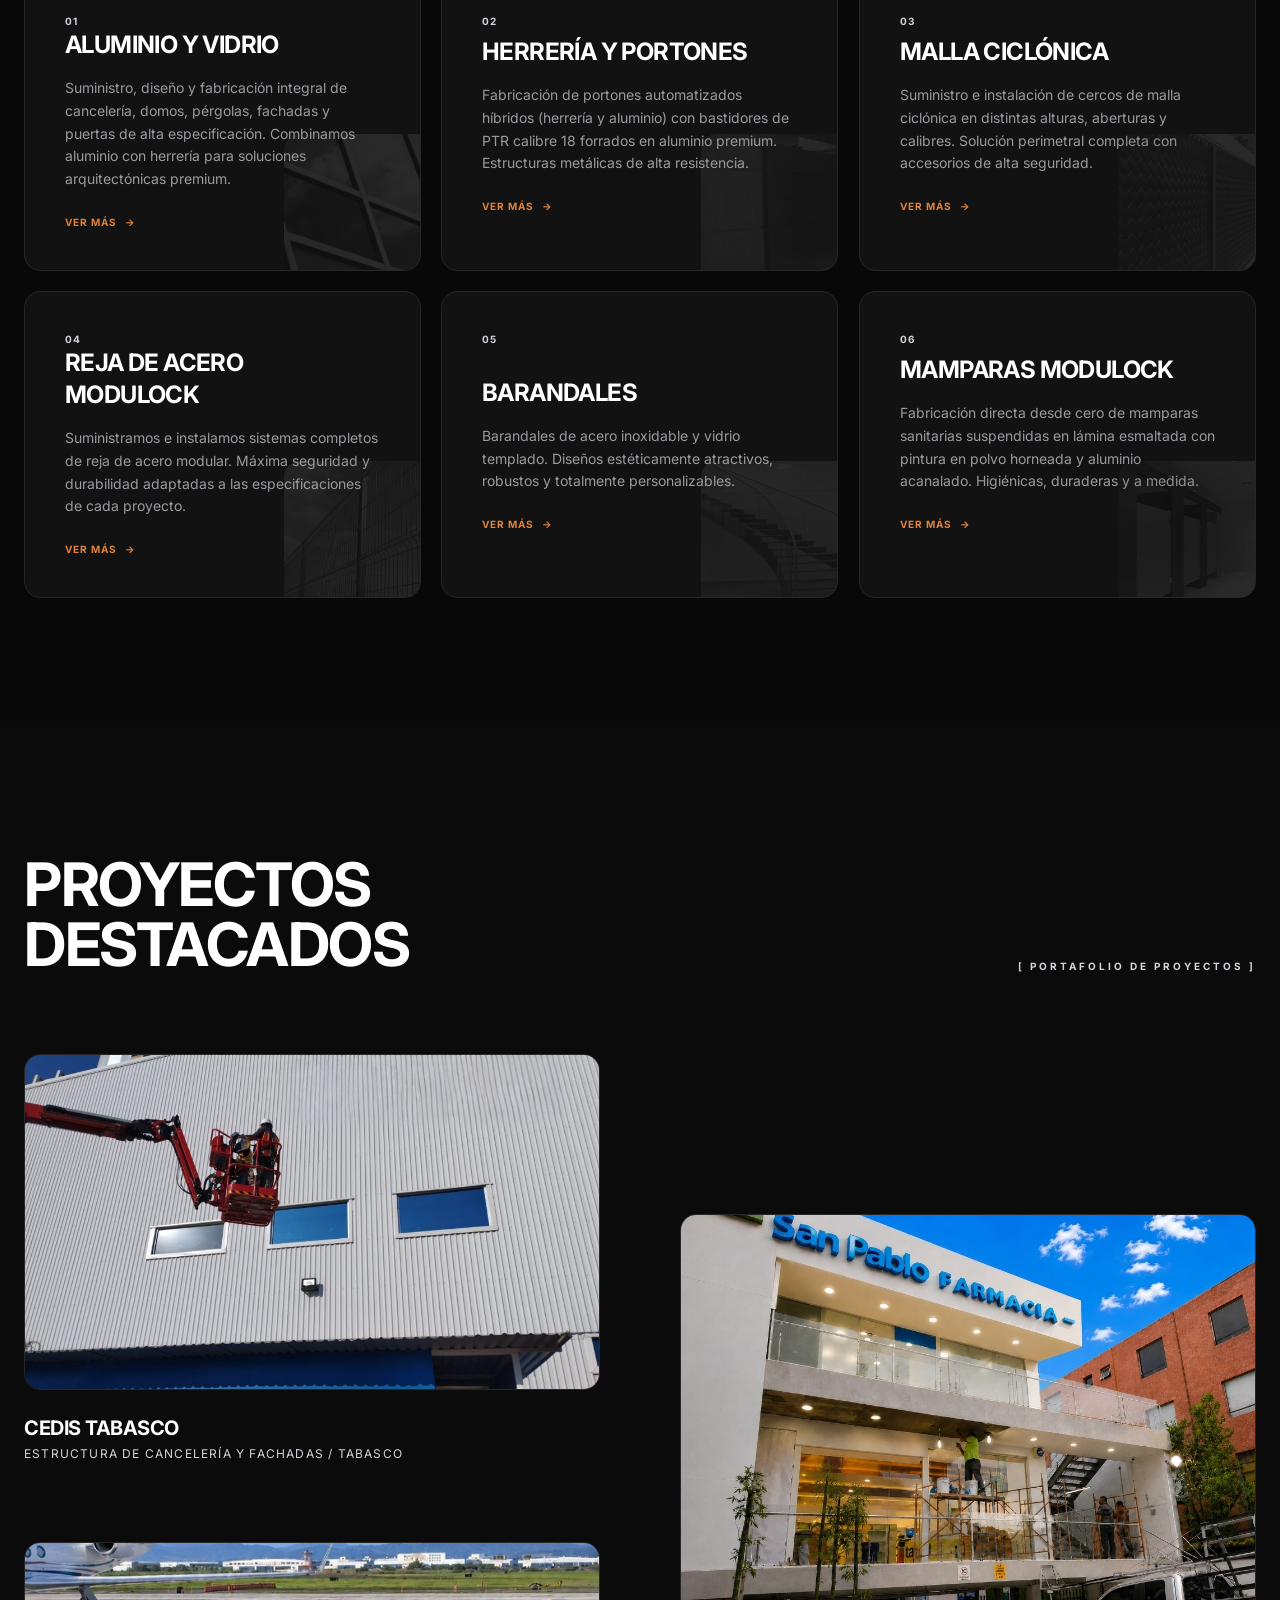
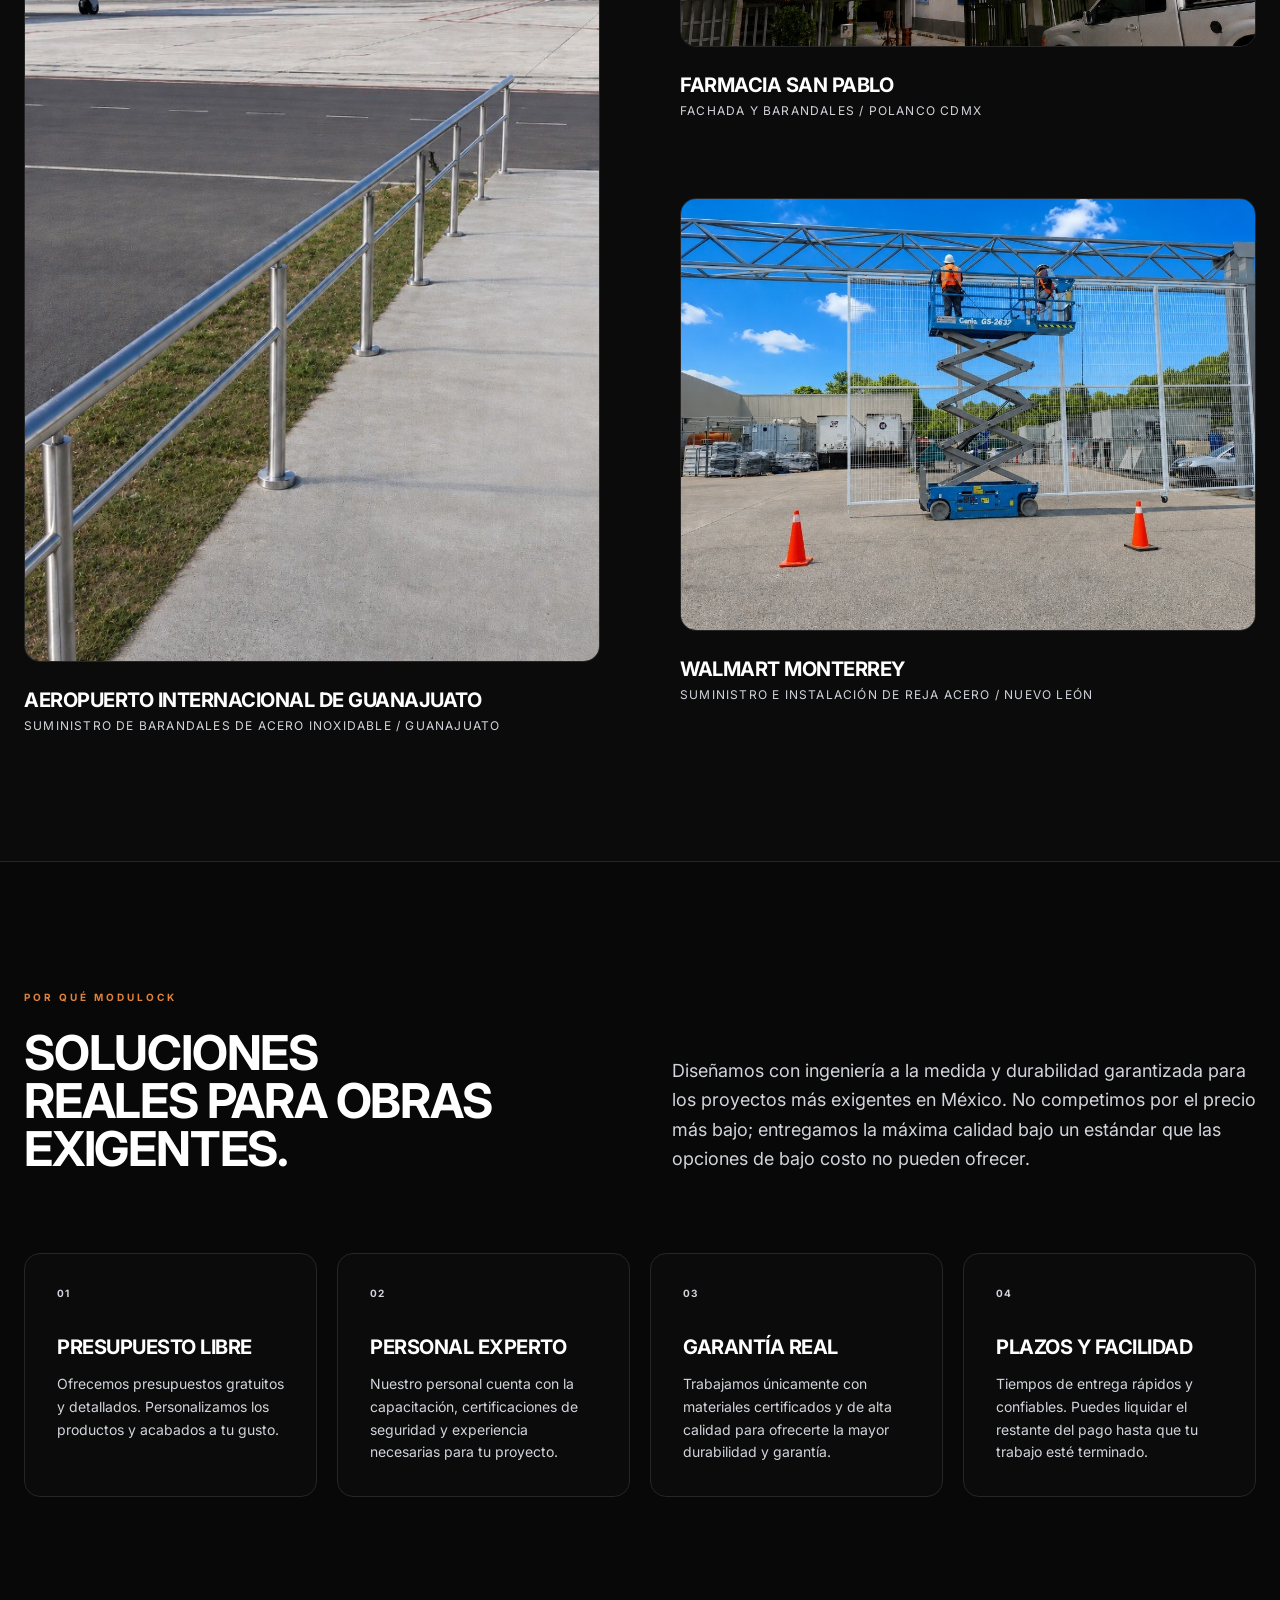
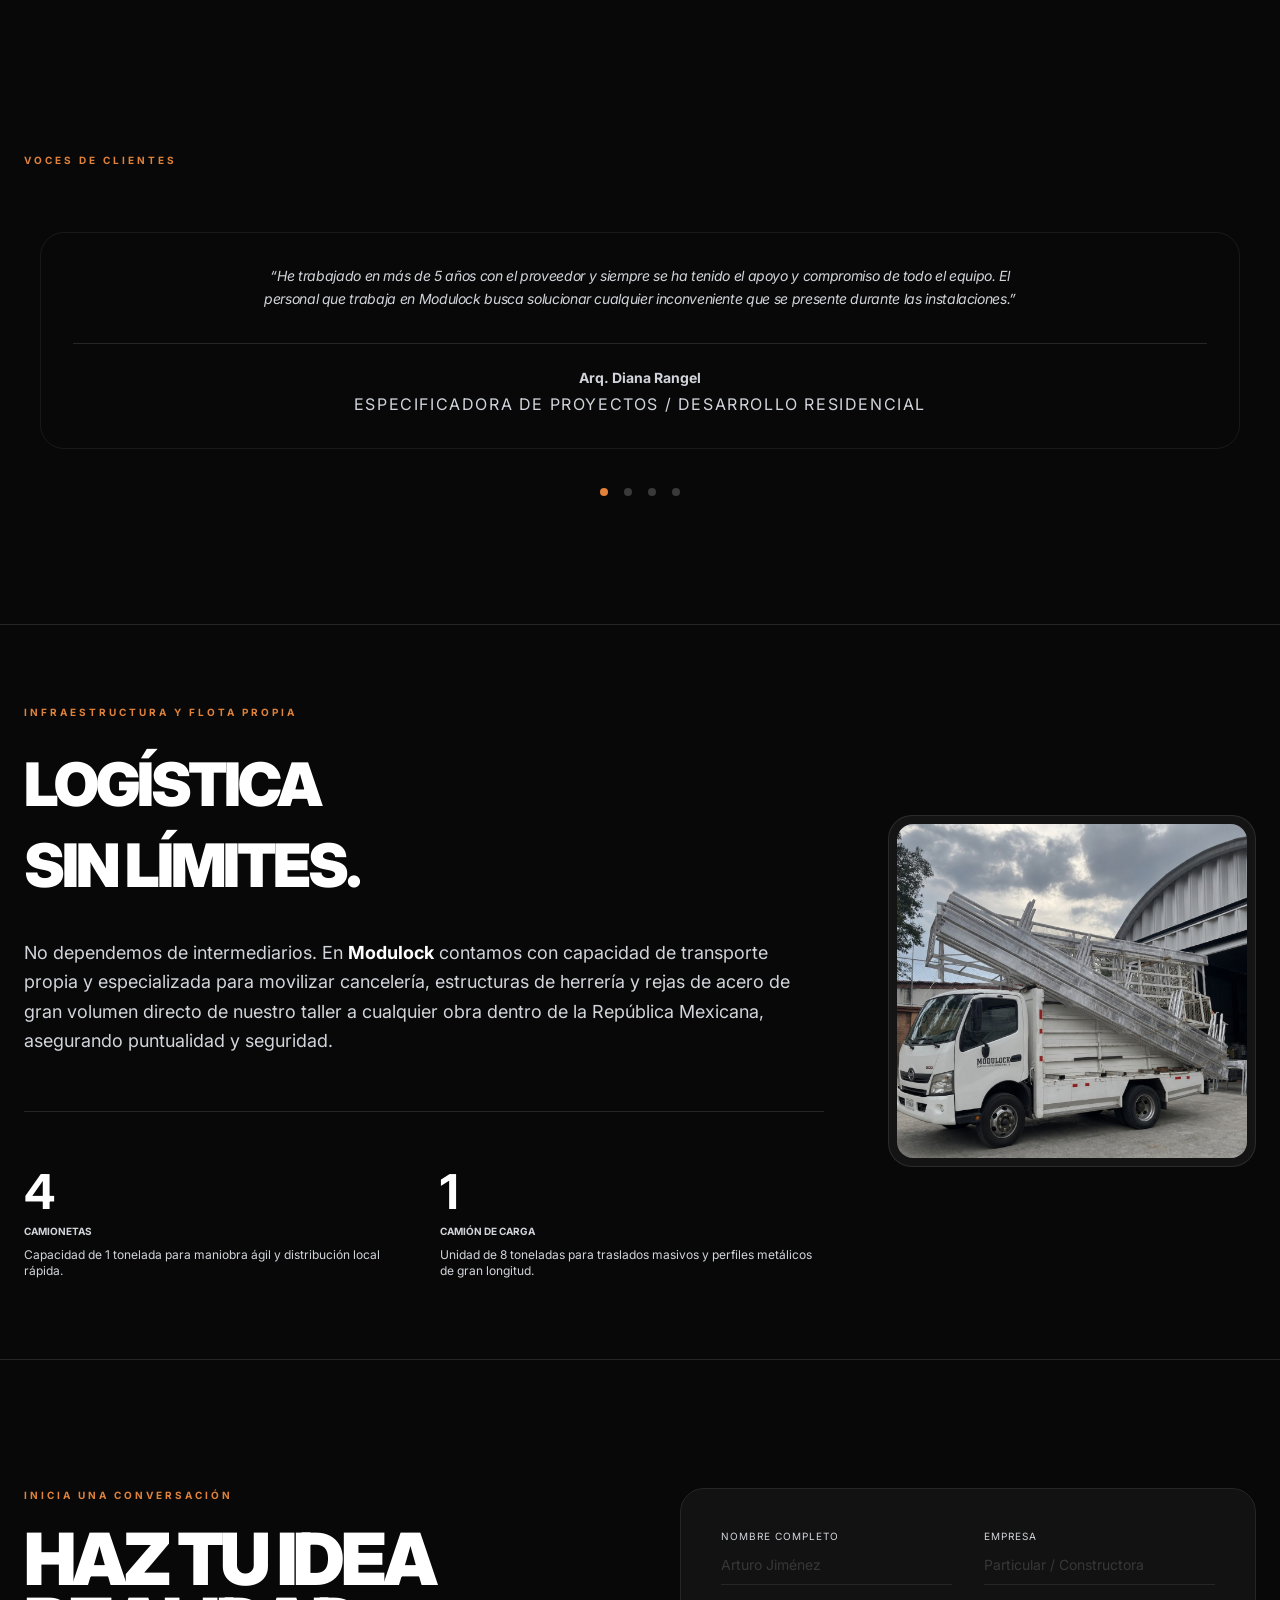
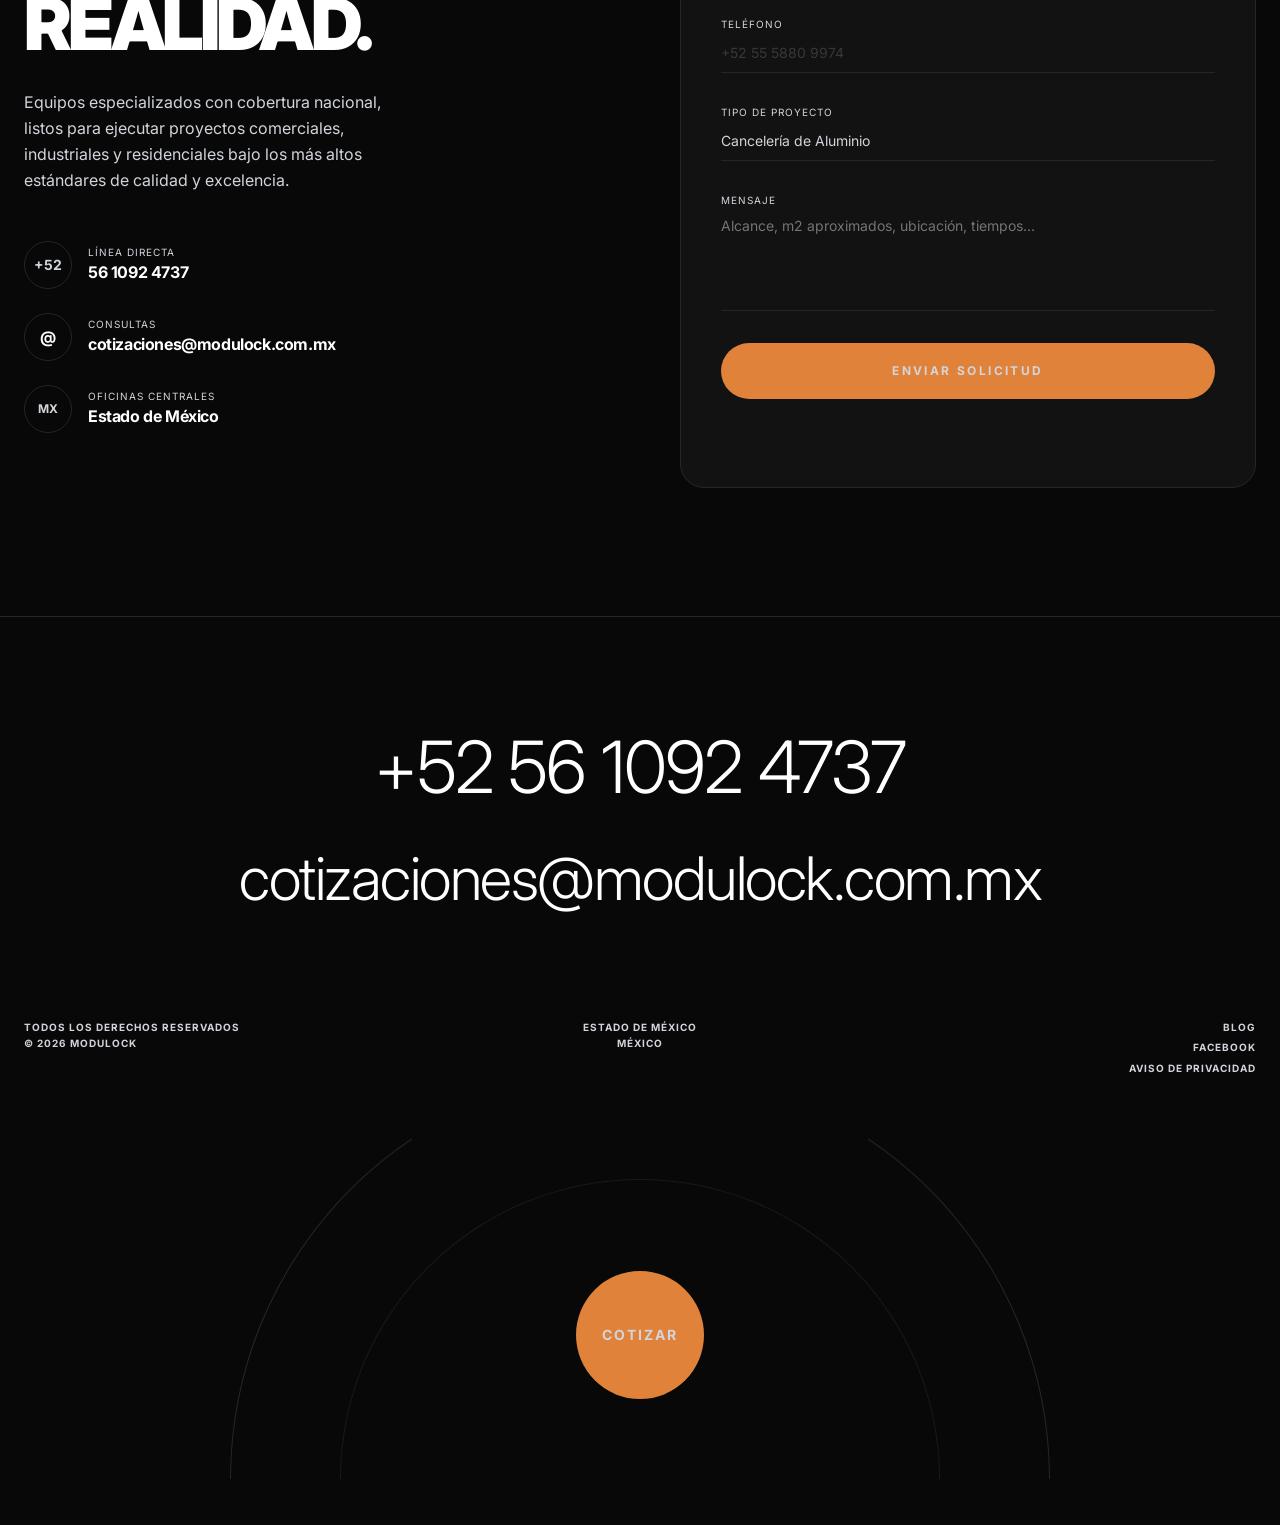
==== commit 389aee4f: "style: replace original logo with new white/orange brand logo asset and update HTML pages to load PN" ====
--- a/index.html
+++ b/index.html
@@ -334,7 +334,7 @@
     </style>
     
     <!-- Preload critical images -->
-    <link rel="preload" as="image" href="assets/ML-BlancoNAranja.svg"/>
+    <link rel="preload" as="image" href="assets/ML-BlancoNAranja.png"/>
     <link rel="preload" as="image" href="assets/hero-bg.jpg?v=2"/>
 </head>
 <body class="bg-background text-foreground">
@@ -343,7 +343,7 @@
         <!-- Navigation Header -->
         <nav class="fixed top-0 w-full z-50 px-6 py-4 flex justify-between items-center text-foreground">
             <a href="#top" class="flex items-center gap-2">
-                <img src="assets/ML-BlancoNAranja.svg" alt="Modulock" class="logo-custom-size object-contain"/>
+                <img src="assets/ML-BlancoNAranja.png" alt="Modulock" class="logo-custom-size object-contain"/>
             </a>
             
             <div class="hidden md:flex gap-10 text-[10px] font-medium tracking-[0.2em] uppercase">
@@ -897,7 +897,7 @@
                         <!-- Project 1 -->
                         <div class="group cursor-pointer scroll-reveal project-card">
                             <div class="glow-ring overflow-hidden mb-6 rounded-2xl border border-border">
-                                <img src="assets/cedis-tabasco.jpg?v=2" alt="Detalle de cancelería de aluminio y vidrio en obra industrial CEDIS Tabasco" width="960" height="576" loading="lazy" class="w-full aspect-[5/3] object-cover grayscale group-hover:grayscale-0 group-hover:scale-[1.01] transition-all duration-1000"/>
+                                <img src="assets/cedis-tabasco.jpg?v=2" alt="Detalle de cancelería de aluminio y vidrio en obra industrial CEDIS Tabasco" width="960" height="576" loading="lazy" class="w-full aspect-[5/3] object-cover group-hover:scale-[1.01] transition-all duration-1000"/>
                             </div>
                             <div class="flex justify-between items-start">
                                 <div>
@@ -910,7 +910,7 @@
                         <!-- Project 2 -->
                         <div class="group cursor-pointer scroll-reveal project-card" style="transition-delay: 0.1s;">
                             <div class="glow-ring overflow-hidden mb-6 rounded-2xl border border-border">
-                                <img src="assets/aeropuerto-guanajuato.jpg?v=4" alt="Barandal de acero inoxidable en terminal del Aeropuerto Internacional de Guanajuato" width="960" height="1200" loading="lazy" class="w-full aspect-[4/5] object-cover grayscale group-hover:grayscale-0 group-hover:scale-[1.03] transition-all duration-1000"/>
+                                <img src="assets/aeropuerto-guanajuato.jpg?v=4" alt="Barandal de acero inoxidable en terminal del Aeropuerto Internacional de Guanajuato" width="960" height="1200" loading="lazy" class="w-full aspect-[4/5] object-cover group-hover:scale-[1.03] transition-all duration-1000"/>
                             </div>
                             <div class="flex justify-between items-start">
                                 <div>
@@ -928,7 +928,7 @@
                         <!-- Project 3 -->
                         <div class="group cursor-pointer scroll-reveal project-card" style="transition-delay: 0.2s;">
                             <div class="glow-ring overflow-hidden mb-6 rounded-2xl border border-border">
-                                <img src="assets/farmacia-san-pablo.jpg?v=3" alt="Detalle de cancelería de aluminio, vidrio y barandal de cristal templado en Farmacia San Pablo" width="960" height="720" loading="lazy" class="w-full aspect-[4/3] object-cover grayscale group-hover:grayscale-0 group-hover:scale-[1.01] transition-all duration-1000"/>
+                                <img src="assets/farmacia-san-pablo.jpg?v=3" alt="Detalle de cancelería de aluminio, vidrio y barandal de cristal templado en Farmacia San Pablo" width="960" height="720" loading="lazy" class="w-full aspect-[4/3] object-cover group-hover:scale-[1.01] transition-all duration-1000"/>
                             </div>
                             <div class="flex justify-between items-start">
                                 <div>
@@ -941,7 +941,7 @@
                         <!-- Project 4 -->
                         <div class="group cursor-pointer scroll-reveal project-card" style="transition-delay: 0.3s;">
                             <div class="glow-ring overflow-hidden mb-6 rounded-2xl border border-border">
-                                <img src="assets/walmart-monterrey.jpg?v=2" alt="Suministro e instalación de reja de acero modular para exteriores en Walmart Monterrey" width="960" height="720" loading="lazy" class="w-full aspect-[4/3] object-cover grayscale group-hover:grayscale-0 group-hover:scale-[1.01] transition-all duration-1000"/>
+                                <img src="assets/walmart-monterrey.jpg?v=2" alt="Suministro e instalación de reja de acero modular para exteriores en Walmart Monterrey" width="960" height="720" loading="lazy" class="w-full aspect-[4/3] object-cover group-hover:scale-[1.01] transition-all duration-1000"/>
                             </div>
                             <div class="flex justify-between items-start">
                                 <div>
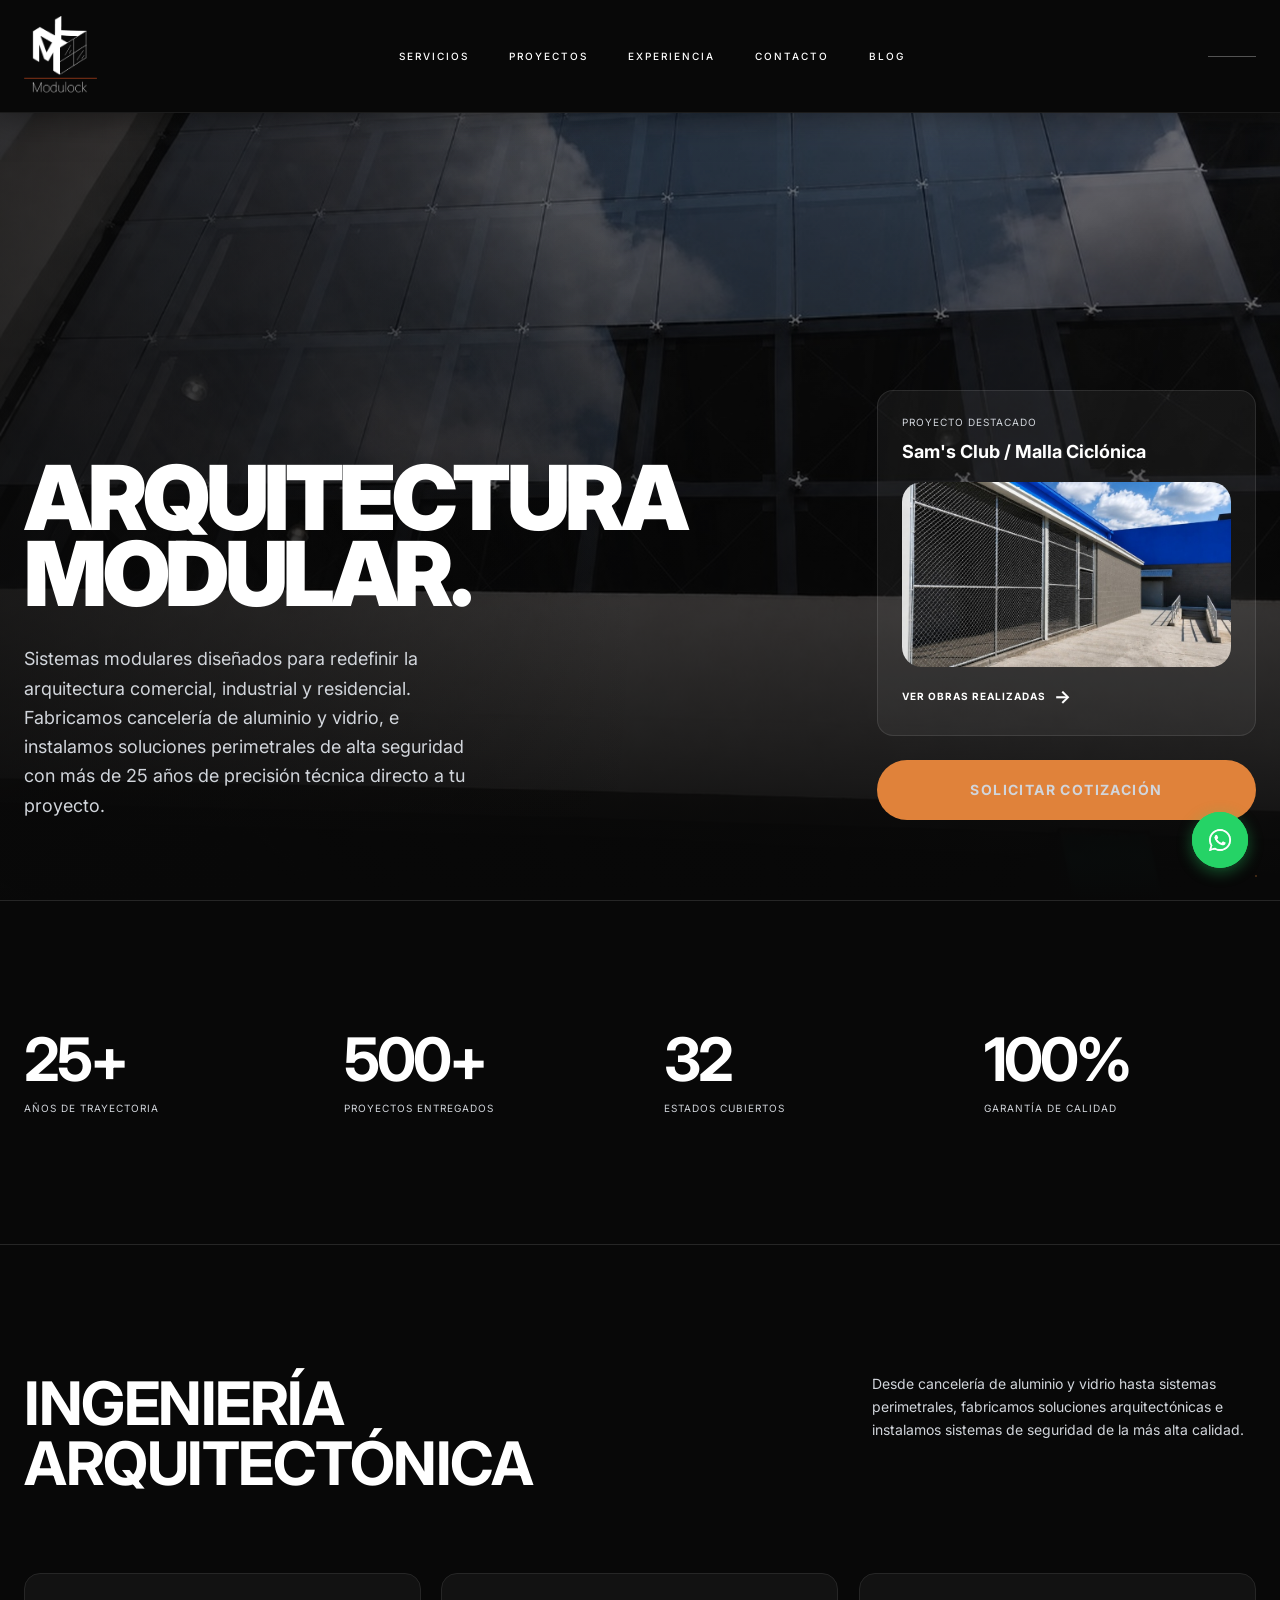
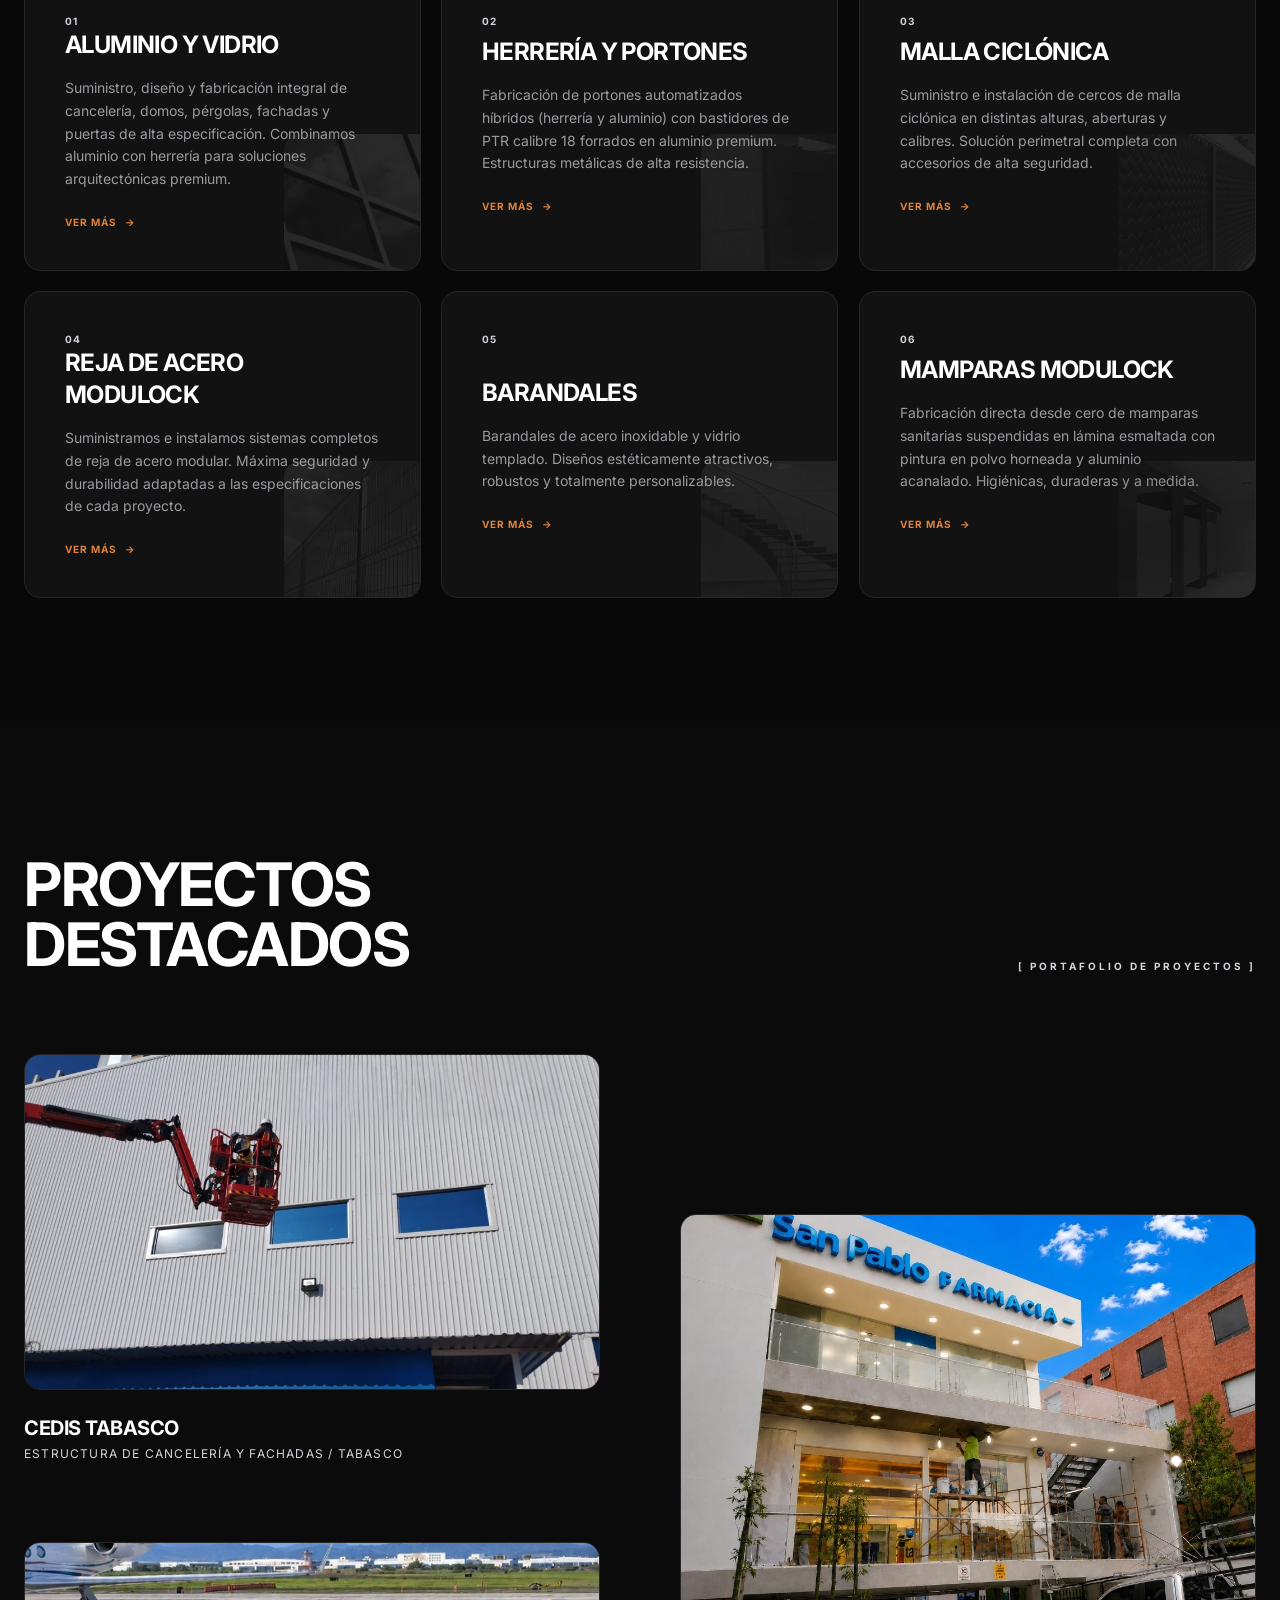
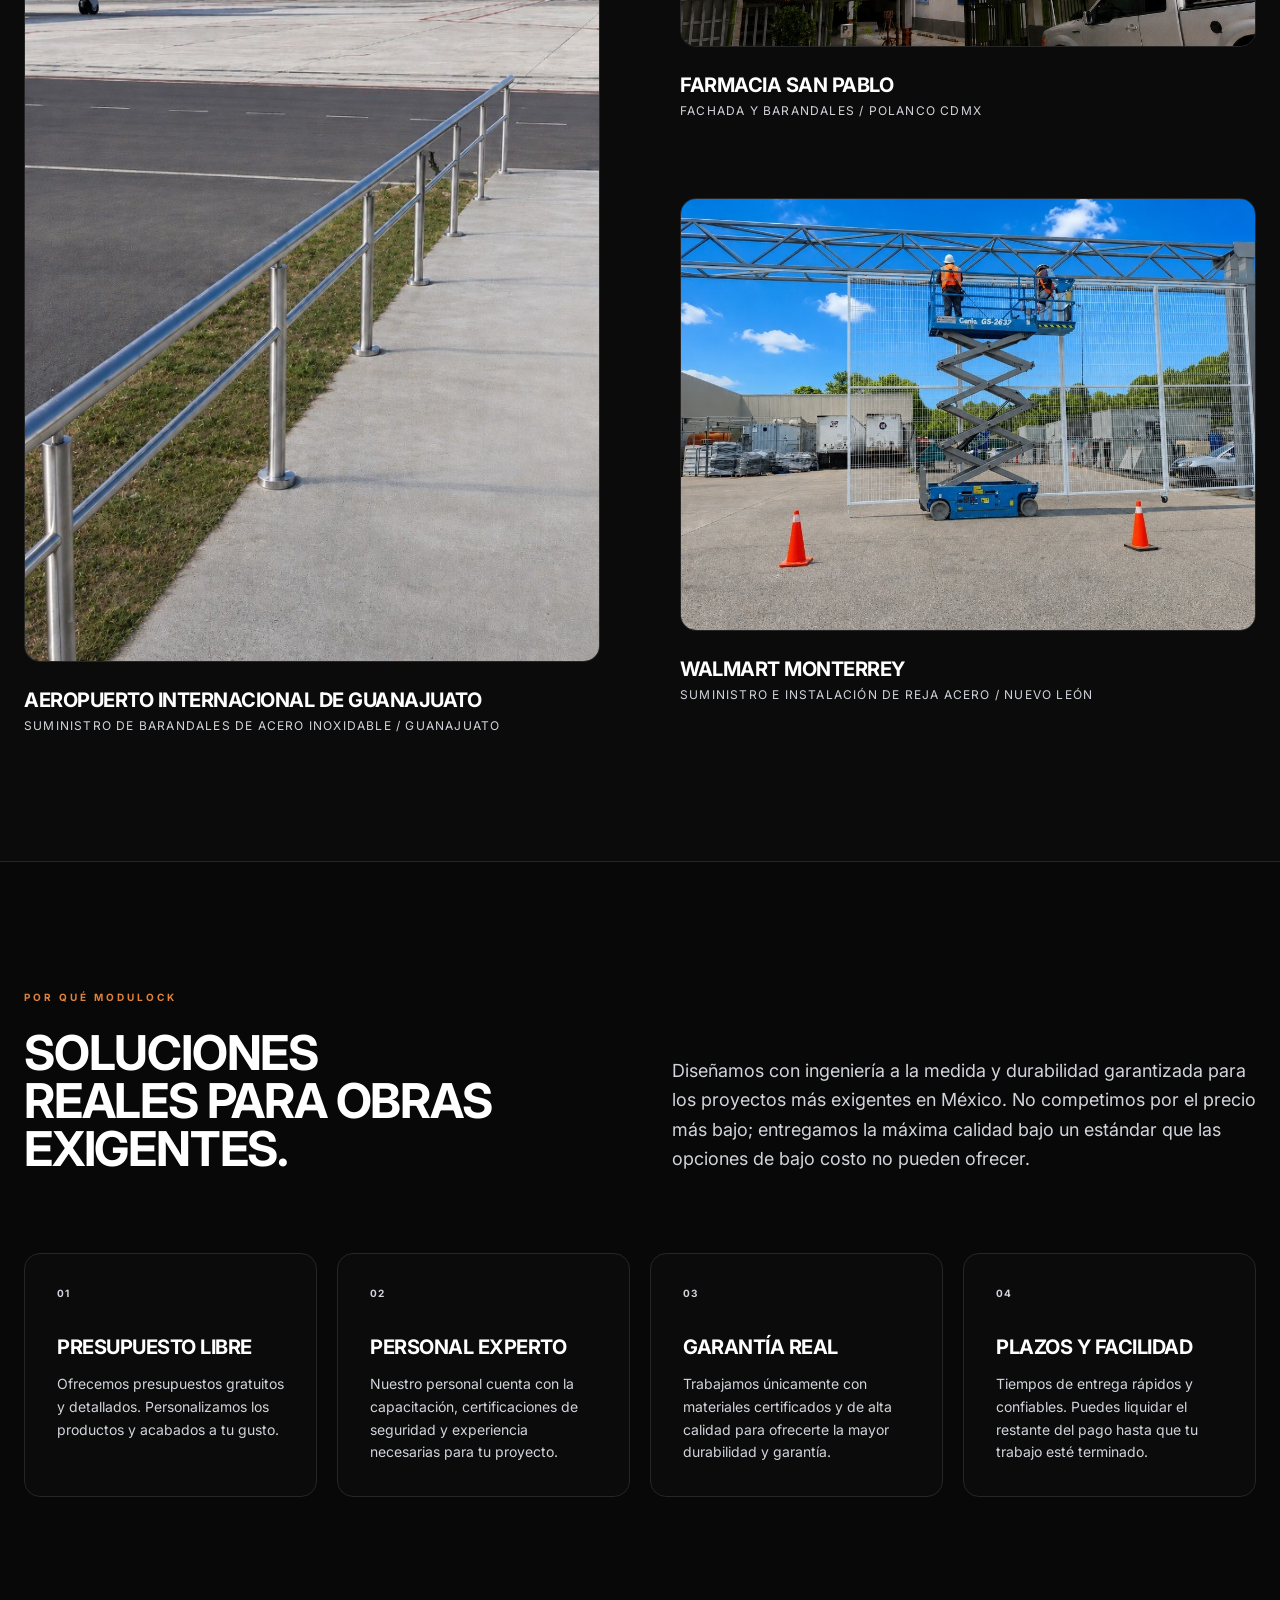
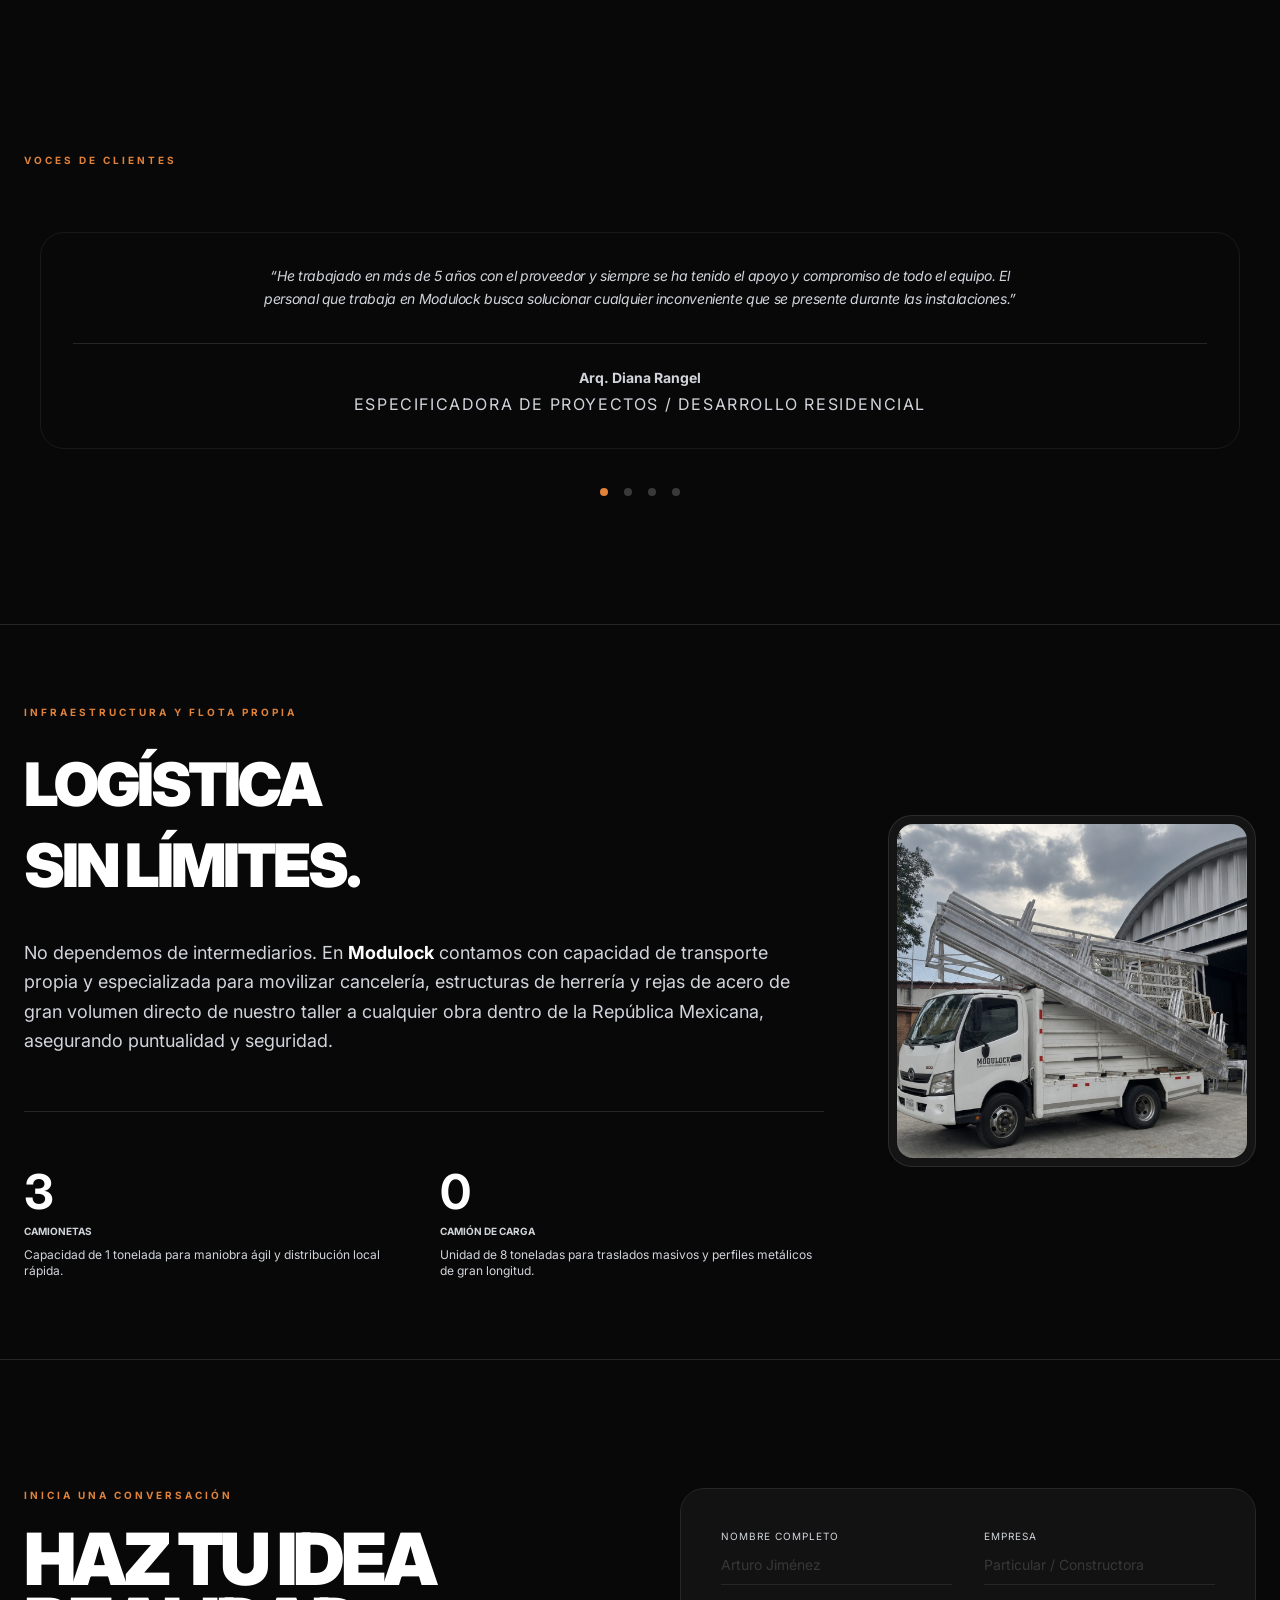
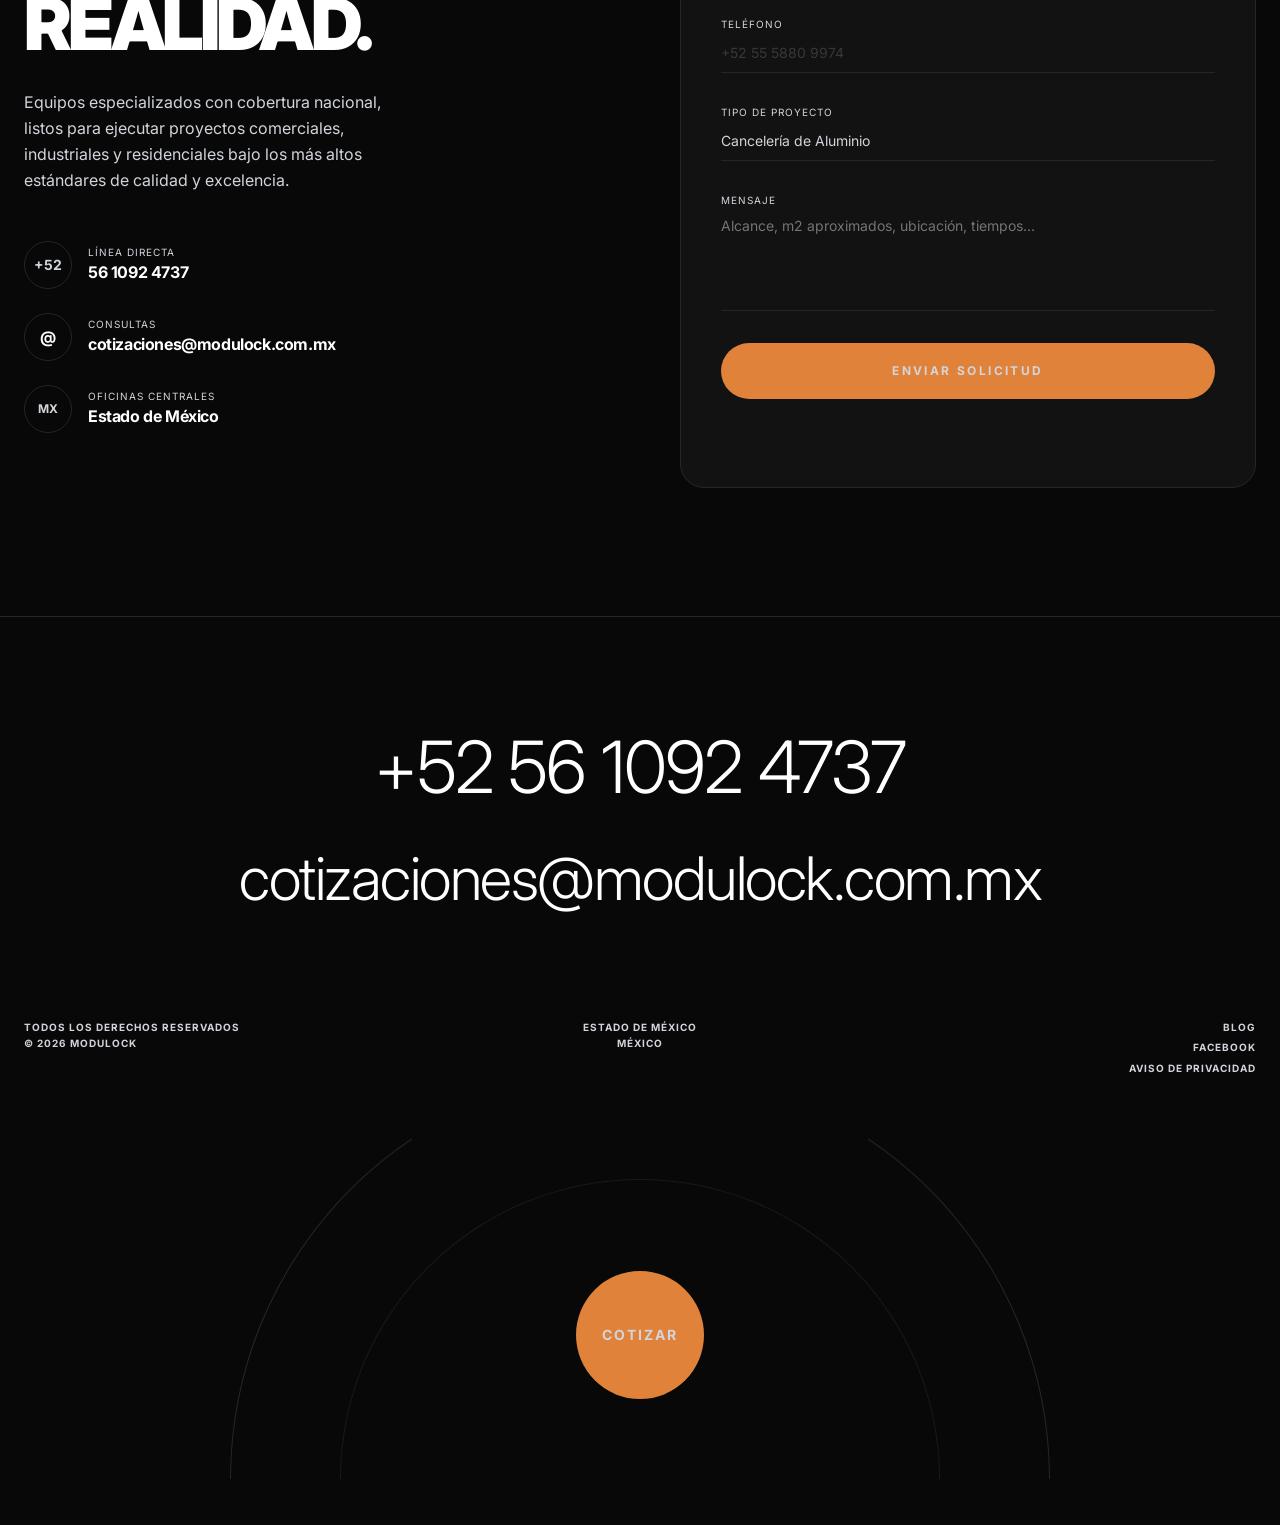
==== commit 6f858795: "fix: add cache-busting query parameter (?v=4) to logo PNG to force immediate browser refresh" ====
--- a/index.html
+++ b/index.html
@@ -334,7 +334,7 @@
     </style>
     
     <!-- Preload critical images -->
-    <link rel="preload" as="image" href="assets/ML-BlancoNAranja.png"/>
+    <link rel="preload" as="image" href="assets/ML-BlancoNAranja.png?v=4"/>
     <link rel="preload" as="image" href="assets/hero-bg.jpg?v=2"/>
 </head>
 <body class="bg-background text-foreground">
@@ -343,7 +343,7 @@
         <!-- Navigation Header -->
         <nav class="fixed top-0 w-full z-50 px-6 py-4 flex justify-between items-center text-foreground">
             <a href="#top" class="flex items-center gap-2">
-                <img src="assets/ML-BlancoNAranja.png" alt="Modulock" class="logo-custom-size object-contain"/>
+                <img src="assets/ML-BlancoNAranja.png?v=4" alt="Modulock" class="logo-custom-size object-contain"/>
             </a>
             
             <div class="hidden md:flex gap-10 text-[10px] font-medium tracking-[0.2em] uppercase">
